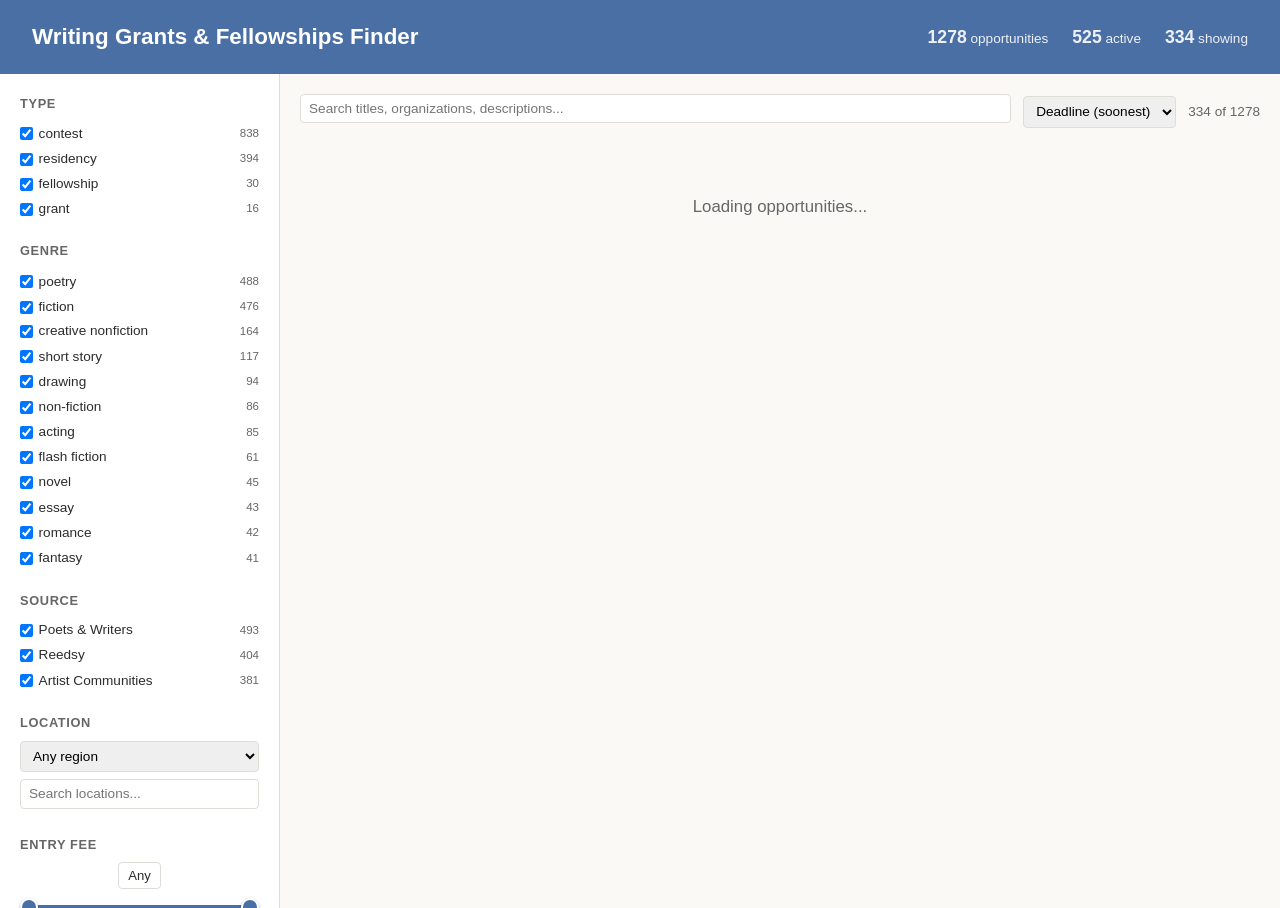
==== public/index.html @ adbde696 "Initial commit: writing grants scraper, matching engine, and web UI Scrapes 1,278 opportunities from" ====
<!DOCTYPE html>
<html lang="en">
<head>
  <meta charset="UTF-8">
  <meta name="viewport" content="width=device-width, initial-scale=1.0">
  <title>Writing Grants & Fellowships Finder</title>
  <style>
    :root {
      --bg: #faf9f6;
      --card-bg: #fff;
      --border: #e0ddd8;
      --text: #2c2c2c;
      --text-light: #666;
      --accent: #4a6fa5;
      --accent-hover: #3d5d8a;
      --green: #2d7a4f;
      --green-bg: #e8f5e9;
      --orange: #c77600;
      --orange-bg: #fff3e0;
      --purple: #6a4c93;
      --purple-bg: #f3e5f5;
      --blue-bg: #e3f2fd;
      --yellow-bg: #fffde7;
    }
    * { box-sizing: border-box; margin: 0; padding: 0; }
    body {
      font-family: -apple-system, BlinkMacSystemFont, 'Segoe UI', sans-serif;
      background: var(--bg);
      color: var(--text);
      line-height: 1.5;
    }
    header {
      background: var(--accent);
      color: #fff;
      padding: 1.25rem 2rem;
      display: flex;
      justify-content: space-between;
      align-items: center;
      flex-wrap: wrap;
      gap: 1rem;
    }
    header h1 { font-size: 1.4rem; font-weight: 600; }
    .stats {
      display: flex;
      gap: 1.5rem;
      font-size: 0.85rem;
      opacity: 0.9;
    }
    .stats strong { font-size: 1.1rem; }
    .layout {
      display: grid;
      grid-template-columns: 280px 1fr;
      gap: 0;
      min-height: calc(100vh - 66px);
    }
    .sidebar {
      background: var(--card-bg);
      border-right: 1px solid var(--border);
      padding: 1.25rem;
      overflow-y: auto;
      max-height: calc(100vh - 66px);
      position: sticky;
      top: 0;
    }
    .sidebar h2 {
      font-size: 0.8rem;
      text-transform: uppercase;
      letter-spacing: 0.05em;
      color: var(--text-light);
      margin-bottom: 0.5rem;
      margin-top: 1.25rem;
    }
    .sidebar h2:first-child { margin-top: 0; }
    .filter-group { margin-bottom: 0.25rem; }
    .filter-group label {
      display: flex;
      align-items: center;
      gap: 0.35rem;
      font-size: 0.85rem;
      padding: 0.15rem 0;
      cursor: pointer;
    }
    .filter-group label:hover { color: var(--accent); }
    .count { font-size: 0.72rem; color: var(--text-light); margin-left: auto; }
    select, input[type="text"], input[type="number"] {
      width: 100%;
      padding: 0.4rem 0.5rem;
      border: 1px solid var(--border);
      border-radius: 4px;
      font-size: 0.85rem;
      font-family: inherit;
      margin-bottom: 0.4rem;
    }
    .btn {
      display: block;
      width: 100%;
      padding: 0.6rem;
      background: var(--accent);
      color: #fff;
      border: none;
      border-radius: 6px;
      font-size: 0.85rem;
      font-family: inherit;
      cursor: pointer;
      margin-top: 1rem;
    }
    .btn:hover { background: var(--accent-hover); }
    .btn.active { background: var(--green); }
    .main { padding: 1.25rem; overflow-y: auto; }
    .toolbar {
      display: flex;
      align-items: center;
      gap: 0.75rem;
      margin-bottom: 1rem;
      flex-wrap: wrap;
    }
    .search-box {
      flex: 1;
      min-width: 200px;
      padding: 0.5rem 0.75rem;
      border: 1px solid var(--border);
      border-radius: 6px;
      font-size: 0.95rem;
      font-family: inherit;
    }
    .result-count { font-size: 0.85rem; color: var(--text-light); white-space: nowrap; }
    .sort-select { width: auto; margin-bottom: 0; }
    .cards { display: flex; flex-direction: column; gap: 0.6rem; }
    .card {
      background: var(--card-bg);
      border: 1px solid var(--border);
      border-radius: 8px;
      padding: 1rem 1.25rem;
      transition: box-shadow 0.15s;
    }
    .card:hover { box-shadow: 0 2px 8px rgba(0,0,0,0.08); }
    .card-header {
      display: flex;
      justify-content: space-between;
      align-items: flex-start;
      gap: 1rem;
      margin-bottom: 0.4rem;
    }
    .card-title { font-size: 1.02rem; font-weight: 600; }
    .card-title a { color: inherit; text-decoration: none; }
    .card-title a:hover { color: var(--accent); text-decoration: underline; }
    .card-org { font-size: 0.85rem; color: var(--text-light); margin-bottom: 0.4rem; }
    .card-meta { display: flex; flex-wrap: wrap; gap: 0.4rem; margin-bottom: 0.4rem; }
    .tag {
      display: inline-block;
      padding: 0.1rem 0.45rem;
      border-radius: 3px;
      font-size: 0.75rem;
      font-weight: 500;
    }
    .tag-type-contest { background: var(--yellow-bg); color: var(--orange); }
    .tag-type-grant { background: var(--green-bg); color: var(--green); }
    .tag-type-fellowship { background: var(--purple-bg); color: var(--purple); }
    .tag-type-residency { background: var(--blue-bg); color: #1565c0; }
    .tag-genre { background: #f5f5f5; color: #555; }
    .tag-source { background: #e8eaf6; color: #3949ab; }
    .card-details {
      display: flex;
      flex-wrap: wrap;
      gap: 0.75rem;
      font-size: 0.83rem;
      color: var(--text-light);
    }
    .card-details strong { color: var(--text); }
    .card-desc { font-size: 0.83rem; color: var(--text-light); margin-top: 0.4rem; }
    .match-score {
      background: var(--green);
      color: #fff;
      padding: 0.2rem 0.5rem;
      border-radius: 4px;
      font-size: 0.8rem;
      font-weight: 600;
      white-space: nowrap;
    }
    .match-score.medium { background: var(--orange); }
    .match-score.low { background: #999; }
    .match-notes { font-size: 0.78rem; color: var(--green); margin-top: 0.35rem; font-style: italic; }
    .expired { opacity: 0.5; }
    .profile-section {
      display: none;
      border-top: 1px solid var(--border);
      margin-top: 1rem;
      padding-top: 0.75rem;
    }
    .profile-section.open { display: block; }
    .profile-section label {
      display: block;
      font-size: 0.8rem;
      font-weight: 600;
      margin-bottom: 0.2rem;
      margin-top: 0.5rem;
    }
    .checkbox-row { display: flex; flex-wrap: wrap; gap: 0.15rem 0.6rem; }
    .checkbox-row label {
      font-weight: normal;
      display: flex;
      align-items: center;
      gap: 0.2rem;
      margin: 0;
      font-size: 0.82rem;
    }
    .hint { font-size: 0.72rem; color: var(--text-light); font-style: italic; margin-bottom: 0.2rem; }
    .no-results { text-align: center; padding: 3rem; color: var(--text-light); font-size: 1.05rem; }

    .range-wrap { margin: 0.25rem 0 0.75rem; }
    .range-label-wrap { text-align: center; margin-bottom: 0.3rem; }
    .range-label {
      font-size: 0.82rem;
      font-weight: 500;
      padding: 0.15rem 0.6rem;
      border-radius: 4px;
      border: 1px solid var(--border);
      background: var(--card-bg);
      display: inline-block;
    }
    .range-slider {
      position: relative;
      height: 28px;
    }
    .range-slider .track {
      position: absolute;
      top: 50%;
      transform: translateY(-50%);
      width: 100%;
      height: 4px;
      background: var(--border);
      border-radius: 2px;
    }
    .range-slider .fill {
      position: absolute;
      height: 100%;
      background: var(--accent);
      border-radius: 2px;
    }
    .range-slider input[type="range"] {
      position: absolute;
      width: 100%;
      top: 50%;
      transform: translateY(-50%);
      -webkit-appearance: none;
      appearance: none;
      background: none;
      pointer-events: none;
      margin: 0;
      padding: 0;
      height: 0;
      z-index: 3;
    }
    .range-slider input[type="range"]::-webkit-slider-thumb {
      -webkit-appearance: none;
      width: 18px;
      height: 18px;
      border-radius: 50%;
      background: var(--accent);
      cursor: pointer;
      pointer-events: all;
      border: 2px solid #fff;
      box-shadow: 0 1px 3px rgba(0,0,0,0.3);
    }
    .range-slider input[type="range"]::-moz-range-thumb {
      width: 18px;
      height: 18px;
      border-radius: 50%;
      background: var(--accent);
      cursor: pointer;
      pointer-events: all;
      border: 2px solid #fff;
      box-shadow: 0 1px 3px rgba(0,0,0,0.3);
    }

    @media (max-width: 768px) {
      .layout { grid-template-columns: 1fr; }
      .sidebar { position: static; max-height: none; border-right: none; border-bottom: 1px solid var(--border); }
    }
  </style>
</head>
<body>

<header>
  <h1>Writing Grants & Fellowships Finder</h1>
  <div class="stats">
    <span><strong id="total-count">-</strong> opportunities</span>
    <span><strong id="active-count">-</strong> active</span>
    <span><strong id="showing-count">-</strong> showing</span>
  </div>
</header>

<div class="layout">
  <aside class="sidebar">
    <h2>Type</h2>
    <div class="filter-group" id="type-filters"></div>

    <h2>Genre</h2>
    <div class="filter-group" id="genre-filters"></div>

    <h2>Source</h2>
    <div class="filter-group" id="source-filters"></div>

    <h2>Location</h2>
    <select id="region-filter">
      <option value="any">Any region</option>
      <option value="us">United States</option>
      <option value="intl">International</option>
    </select>
    <input type="text" id="location-search" placeholder="Search locations...">

    <h2>Entry Fee</h2>
    <div class="range-wrap">
      <div class="range-label-wrap"><span class="range-label" id="fee-label">Any</span></div>
      <div class="range-slider">
        <div class="track"><div class="fill" id="fee-fill"></div></div>
        <input type="range" min="0" max="8" value="0" id="fee-min">
        <input type="range" min="0" max="8" value="8" id="fee-max">
      </div>
    </div>

    <h2>Award Amount</h2>
    <div class="range-wrap">
      <div class="range-label-wrap"><span class="range-label" id="amount-label">Any</span></div>
      <div class="range-slider">
        <div class="track"><div class="fill" id="amount-fill"></div></div>
        <input type="range" min="0" max="10" value="0" id="amount-min">
        <input type="range" min="0" max="10" value="10" id="amount-max">
      </div>
    </div>

    <h2>Status</h2>
    <div class="filter-group">
      <label><input type="checkbox" id="hide-expired" checked> Hide expired</label>
    </div>

    <button class="btn" id="profile-toggle">My Profile &amp; Matching</button>

    <div class="profile-section" id="profile-section">
      <label>Your genres</label>
      <div class="checkbox-row" id="profile-genres">
        <label><input type="checkbox" value="fiction"> Fiction</label>
        <label><input type="checkbox" value="short story"> Short Story</label>
        <label><input type="checkbox" value="novel"> Novel</label>
        <label><input type="checkbox" value="poetry"> Poetry</label>
        <label><input type="checkbox" value="creative nonfiction"> Creative NF</label>
        <label><input type="checkbox" value="memoir"> Memoir</label>
        <label><input type="checkbox" value="essay"> Essay</label>
        <label><input type="checkbox" value="flash fiction"> Flash Fiction</label>
      </div>

      <label>Career stage</label>
      <select id="profile-stage">
        <option value="">--</option>
        <option value="emerging">Emerging / early-career</option>
        <option value="mid-career">Mid-career</option>
        <option value="established">Established</option>
      </select>

      <label>Publication history</label>
      <select id="profile-pub">
        <option value="">--</option>
        <option value="unpublished">Unpublished</option>
        <option value="published_magazines">Published in magazines</option>
        <option value="published_one_book">Published one book</option>
        <option value="published_multiple">Multiple books</option>
      </select>

      <label>Demographics (optional)</label>
      <p class="hint">Helps match grants for specific groups</p>
      <div class="checkbox-row" id="profile-demo">
        <label><input type="checkbox" value="women"> Woman</label>
        <label><input type="checkbox" value="BIPOC"> BIPOC</label>
        <label><input type="checkbox" value="LGBTQ"> LGBTQ+</label>
        <label><input type="checkbox" value="immigrant"> Immigrant</label>
      </div>

      <label>US citizen?</label>
      <select id="profile-citizen">
        <option value="true">Yes</option>
        <option value="false">No</option>
      </select>

      <button class="btn active" id="apply-profile">Score &amp; Rank Matches</button>
    </div>
  </aside>

  <main class="main">
    <div class="toolbar">
      <input type="text" class="search-box" id="search" placeholder="Search titles, organizations, descriptions...">
      <select class="sort-select" id="sort-by">
        <option value="deadline">Deadline (soonest)</option>
        <option value="amount-desc">Highest award</option>
        <option value="fee-asc">Lowest fee</option>
        <option value="title">A-Z</option>
        <option value="score">Best match</option>
      </select>
      <span class="result-count" id="result-count"></span>
    </div>
    <div class="cards" id="cards">
      <div class="no-results">Loading opportunities...</div>
    </div>
  </main>
</div>

<script>
let ALL = [];
let scored = {};
let profileOn = false;

const SRC = {pw:'Poets & Writers',reedsy:'Reedsy',aca:'Artist Communities',ffw:'FundsForWriters'};

const ALIASES = {
  literature:new Set(['fiction','creative nonfiction','poetry','novel','short story','essay','memoir']),
  'literary arts':new Set(['fiction','creative nonfiction','poetry','novel','short story','essay','memoir']),
  writing:new Set(['fiction','creative nonfiction','poetry','novel','short story','essay','memoir']),
  fiction:new Set(['fiction','novel','short story']),
  'creative nonfiction':new Set(['creative nonfiction','essay','memoir','non-fiction']),
  'non-fiction':new Set(['creative nonfiction','essay','memoir','non-fiction']),
};

const FEE_STEPS = [0, 5, 10, 15, 20, 25, 35, 50];
const AWARD_STEPS = [0, 100, 500, 1000, 2500, 5000, 10000, 25000, 50000, 100000];

function fmtMoney(v){
  if(v>=1000) return '$'+(v%1000===0?(v/1000)+'K':(v/1000).toFixed(1)+'K');
  return '$'+v;
}

function initSliders(){
  setupSlider('fee',FEE_STEPS);
  setupSlider('amount',AWARD_STEPS);
}

function setupSlider(prefix,steps){
  const minEl=document.getElementById(prefix+'-min');
  const maxEl=document.getElementById(prefix+'-max');
  const fillEl=document.getElementById(prefix+'-fill');
  const labelEl=document.getElementById(prefix+'-label');
  const maxIdx=+minEl.getAttribute('max');

  function update(){
    let lo=+minEl.value, hi=+maxEl.value;
    if(lo>hi){const t=lo;lo=hi;hi=t;minEl.value=lo;maxEl.value=hi;}

    const loPct=(lo/maxIdx)*100, hiPct=(hi/maxIdx)*100;
    fillEl.style.left=loPct+'%';
    fillEl.style.width=(hiPct-loPct)+'%';

    minEl.style.zIndex = lo >= maxIdx-1 ? 5 : 3;

    const loVal=steps[lo]??0;
    const isHiMax=hi>=steps.length;
    const hiVal=isHiMax?null:steps[hi];

    let label;
    if(lo===0&&isHiMax) label='Any';
    else if(prefix==='fee'&&lo===0&&hi===0) label='Free only';
    else if(lo===hi) label=fmtMoney(loVal);
    else if(isHiMax) label=fmtMoney(loVal)+'+';
    else if(lo===0) label=fmtMoney(loVal)+' – '+fmtMoney(hiVal);
    else label=fmtMoney(loVal)+' – '+fmtMoney(hiVal);
    labelEl.textContent=label;

    render();
  }

  minEl.addEventListener('input',()=>{
    if(+minEl.value>+maxEl.value) minEl.value=maxEl.value;
    update();
  });
  maxEl.addEventListener('input',()=>{
    if(+maxEl.value<+minEl.value) maxEl.value=minEl.value;
    update();
  });
  update();
}

fetch('data.json').then(r=>r.json()).then(data=>{
  ALL=data;
  document.getElementById('total-count').textContent=ALL.length;
  document.getElementById('active-count').textContent=ALL.filter(d=>!d.deadline_expired).length;
  buildFilters();
  initSliders();
  bindEvents();
  render();
});

function buildFilters(){
  const types={},genres={},sources={};
  ALL.forEach(d=>{
    const t=d.opportunity_type||'unknown'; types[t]=(types[t]||0)+1;
    sources[d.source]=(sources[d.source]||0)+1;
    if(d.writing_types) d.writing_types.split(/[,;/]|\band\b/).forEach(g=>{
      g=g.trim().toLowerCase(); if(g.length>1) genres[g]=(genres[g]||0)+1;
    });
  });
  mkCB('type-filters',types,'type');
  const topGenres=Object.entries(genres).sort((a,b)=>b[1]-a[1]).slice(0,12);
  mkCB('genre-filters',Object.fromEntries(topGenres),'genre');
  mkCB('source-filters',sources,'source',SRC);
}

function mkCB(id,counts,prefix,labels){
  document.getElementById(id).innerHTML=Object.entries(counts)
    .sort((a,b)=>b[1]-a[1])
    .map(([v,c])=>`<label><input type="checkbox" data-f="${prefix}" value="${v}" checked>${labels?.[v]||v}<span class="count">${c}</span></label>`).join('');
}

function bindEvents(){
  document.getElementById('search').addEventListener('input',debounce(render,200));
  document.getElementById('sort-by').addEventListener('change',render);
  document.getElementById('hide-expired').addEventListener('change',render);
  document.getElementById('region-filter').addEventListener('change',render);
  document.getElementById('location-search').addEventListener('input',debounce(render,200));
  document.addEventListener('change',e=>{if(e.target.dataset.f)render();});

  document.getElementById('profile-toggle').addEventListener('click',()=>{
    const s=document.getElementById('profile-section');
    s.classList.toggle('open');
    document.getElementById('profile-toggle').textContent=s.classList.contains('open')?'Hide Profile':'My Profile & Matching';
  });

  document.getElementById('apply-profile').addEventListener('click',()=>{
    profileOn=true;
    scoreAll();
    document.getElementById('sort-by').value='score';
    render();
  });
}

function getProfile(){
  return {
    genres:[...document.querySelectorAll('#profile-genres input:checked')].map(e=>e.value),
    stage:document.getElementById('profile-stage').value,
    pub:document.getElementById('profile-pub').value,
    demo:[...document.querySelectorAll('#profile-demo input:checked')].map(e=>e.value),
    us:document.getElementById('profile-citizen').value==='true',
  };
}

function scoreAll(){
  const p=getProfile();
  scored={};
  ALL.forEach(d=>{scored[d.id]=scoreOne(d,p);});
}

function scoreOne(d,p){
  let s=0; const n=[];
  const txt=`${d.description||''} ${d.eligibility_notes||''}`.toLowerCase();

  const og=pl(d.writing_types), pg=p.genres;
  if(!og.length){s+=15;}
  else if(pg.length&&overlap(og,pg)){s+=30;n.push('Genre match');}
  else if(pg.length){
    if(['writer','writing','literary','fiction','poet','author'].some(k=>(d.description||'').toLowerCase().includes(k))){s+=10;n.push('Writing-adjacent');}
  } else s+=15;

  if(p.stage){
    if(txt.includes(p.stage)){s+=20;n.push(`For ${p.stage} writers`);}
    else if(!['emerging','early-career','established','mid-career','debut'].some(k=>txt.includes(k)))s+=10;
    else s+=5;
  } else s+=10;

  if(p.pub==='unpublished'&&txt.includes('unpublished')){s+=15;n.push('Welcomes unpublished');}
  else if(txt.includes('published')&&p.pub?.includes('published'))s+=15;
  else if(!['published','unpublished','first book'].some(k=>txt.includes(k)))s+=10;
  else s+=5;

  const geo=`${d.geography||''} ${txt}`.toLowerCase();
  if(geo.includes('international')||geo.includes('worldwide')){s+=15;n.push('Open internationally');}
  else if((geo.includes('u.s.')||geo.includes('united states'))&&p.us)s+=15;
  else if(!geo.includes('resident')&&!geo.includes('citizen'))s+=10;
  else s+=5;

  if(p.demo.length&&p.demo.some(x=>txt.includes(x.toLowerCase()))){s+=15;n.push('Supports your background');}
  else s+=5;

  const amt=d.award_amount_numeric;
  if(amt!=null&&amt>=5000){s+=10;n.push(`$${amt.toLocaleString()} award`);}
  else if(amt!=null&&amt>=1000)s+=8; else if(amt!=null&&amt>0)s+=5; else s+=3;

  const fee=d.entry_fee_numeric;
  if(fee!=null&&fee===0){s+=10;n.push('Free');}
  else if(fee!=null&&fee<=10)s+=7; else if(fee!=null&&fee<=20)s+=4; else s+=2;

  if(d.deadline_date){
    const days=Math.floor((new Date(d.deadline_date)-new Date())/864e5);
    if(days>60)s+=10;
    else if(days>30)s+=7;
    else if(days>14){s+=5;n.push(`${days}d left`);}
    else if(days>0){s+=3;n.push(`${days}d — urgent`);}
  } else s+=5;

  return {s,n};
}

function pl(v){
  if(!v)return[];
  return v.split(/[,;/]|\band\b/).map(s=>s.trim().toLowerCase()).filter(s=>s.length>1);
}

function overlap(a,b){
  const sa=new Set(a),sb=new Set(b);
  for(const x of sa)if(sb.has(x))return true;
  for(const x of sa)for(const y of sb)if(x.includes(y)||y.includes(x))return true;
  const ea=new Set(a),eb=new Set(b);
  a.forEach(x=>{if(ALIASES[x])ALIASES[x].forEach(v=>ea.add(v));});
  b.forEach(x=>{if(ALIASES[x])ALIASES[x].forEach(v=>eb.add(v));});
  for(const x of ea)if(eb.has(x))return true;
  return false;
}

function render(){
  const q=document.getElementById('search').value.toLowerCase();
  const hideExp=document.getElementById('hide-expired').checked;
  const sort=document.getElementById('sort-by').value;
  const ck=p=>{const s=new Set();document.querySelectorAll(`[data-f="${p}"]:checked`).forEach(e=>s.add(e.value));return s;};
  const types=ck('type'),genres=ck('genre'),srcs=ck('source');

  const feeLoIdx=+document.getElementById('fee-min').value;
  const feeHiIdx=+document.getElementById('fee-max').value;
  const amtLoIdx=+document.getElementById('amount-min').value;
  const amtHiIdx=+document.getElementById('amount-max').value;
  const feeLo=FEE_STEPS[feeLoIdx]??0;
  const feeHi=feeHiIdx>=FEE_STEPS.length?null:(FEE_STEPS[feeHiIdx]??null);
  const amtLo=AWARD_STEPS[amtLoIdx]??0;
  const amtHi=amtHiIdx>=AWARD_STEPS.length?null:(AWARD_STEPS[amtHiIdx]??null);
  const feeActive=feeLoIdx>0||feeHiIdx<FEE_STEPS.length;
  const amtActive=amtLoIdx>0||amtHiIdx<AWARD_STEPS.length;

  const region=document.getElementById('region-filter').value;
  const locQ=document.getElementById('location-search').value.toLowerCase().trim();

  let f=ALL.filter(d=>{
    if(hideExp&&d.deadline_expired)return false;
    if(!types.has(d.opportunity_type||'unknown'))return false;
    if(!srcs.has(d.source))return false;
    if(genres.size){const og=pl(d.writing_types);if(og.length&&!og.some(g=>genres.has(g)))return false;}

    if(feeActive){
      const fee=d.entry_fee_numeric;
      if(fee==null)return false;
      if(fee<feeLo)return false;
      if(feeHi!=null&&fee>feeHi)return false;
    }
    if(amtActive){
      const amt=d.award_amount_numeric;
      if(amt==null){if(amtHi!=null)return false;}
      else{if(amt<amtLo)return false;if(amtHi!=null&&amt>amtHi)return false;}
    }

    if(region!=='any'){
      const geo=(d.geography||'').toLowerCase();
      if(geo){
        if(region==='us'&&!geo.includes('united states'))return false;
        if(region==='intl'&&geo.includes('united states'))return false;
      }
    }
    if(locQ){
      const geo=(d.geography||'').toLowerCase();
      if(!geo.includes(locQ))return false;
    }

    if(q){const h=`${d.title} ${d.organization} ${d.description} ${d.writing_types}`.toLowerCase();if(!h.includes(q))return false;}
    return true;
  });

  f.sort((a,b)=>{
    if(sort==='score'&&profileOn)return(scored[b.id]?.s||0)-(scored[a.id]?.s||0);
    if(sort==='deadline'){const da=a.deadline_date||'9999',db=b.deadline_date||'9999';return da<db?-1:da>db?1:0;}
    if(sort==='amount-desc')return(b.award_amount_numeric??0)-(a.award_amount_numeric??0);
    if(sort==='fee-asc')return(a.entry_fee_numeric??999)-(b.entry_fee_numeric??999);
    if(sort==='title')return(a.title||'').localeCompare(b.title||'');
    return 0;
  });

  document.getElementById('showing-count').textContent=f.length;
  document.getElementById('result-count').textContent=`${f.length} of ${ALL.length}`;

  const el=document.getElementById('cards');
  if(!f.length){el.innerHTML='<div class="no-results">No opportunities match your filters</div>';return;}

  const N=50;
  el.innerHTML=f.slice(0,N).map(card).join('');
  if(f.length>N){
    const btn=document.createElement('button');
    btn.className='btn';btn.style.maxWidth='300px';btn.style.margin='1rem auto';
    btn.textContent=`Show all ${f.length} results`;
    btn.onclick=()=>{el.innerHTML=f.map(card).join('');};
    el.appendChild(btn);
  }
}

function card(d){
  const tc=`tag-type-${d.opportunity_type||'contest'}`;
  const exp=d.deadline_expired?' expired':'';
  const sc=profileOn&&scored[d.id];
  const sv=sc?.s||0;
  const scCls=sv>=90?'':sv>=60?'medium':'low';
  const gs=pl(d.writing_types).slice(0,4);
  let det=[];
  if(d.award_amount&&d.award_amount!=='0'&&d.award_amount!=='$0')
    det.push(`<strong>${esc(String(d.award_amount))}</strong> award`);
  if(d.entry_fee!=null&&d.entry_fee!=='')
    det.push(d.entry_fee_numeric!=null&&d.entry_fee_numeric===0?'Free':d.entry_fee_numeric!=null?`$${d.entry_fee_numeric} fee`:esc(String(d.entry_fee)));
  if(d.deadline)det.push(`Deadline: ${esc(String(d.deadline))}${d.deadline_expired?' (expired)':''}`);
  if(d.geography)det.push(esc(String(d.geography)));

  return `<div class="card${exp}">
    <div class="card-header"><div>
      <div class="card-title">${d.url?`<a href="${esc(String(d.url))}" target="_blank" rel="noopener">${esc(d.title)}</a>`:esc(d.title)}</div>
      ${d.organization?`<div class="card-org">${esc(d.organization)}</div>`:''}
    </div>${sc?`<span class="match-score ${scCls}">${sv} pts</span>`:''}</div>
    <div class="card-meta">
      <span class="tag ${tc}">${d.opportunity_type||'unknown'}</span>
      ${gs.map(g=>`<span class="tag tag-genre">${g}</span>`).join('')}
      <span class="tag tag-source">${SRC[d.source]||d.source}</span>
    </div>
    <div class="card-details">${det.join(' &middot; ')}</div>
    ${d.description?`<div class="card-desc">${esc(trunc(String(d.description),200))}</div>`:''}
    ${sc?.n.length?`<div class="match-notes">${sc.n.join(' &middot; ')}</div>`:''}
  </div>`;
}

function esc(s){if(!s)return'';const d=document.createElement('div');d.textContent=s;return d.innerHTML;}
function trunc(s,l){return(!s||s.length<=l)?s:s.slice(0,l)+'...';}
function debounce(fn,ms){let t;return(...a)=>{clearTimeout(t);t=setTimeout(()=>fn(...a),ms);};}
</script>
</body>
</html>
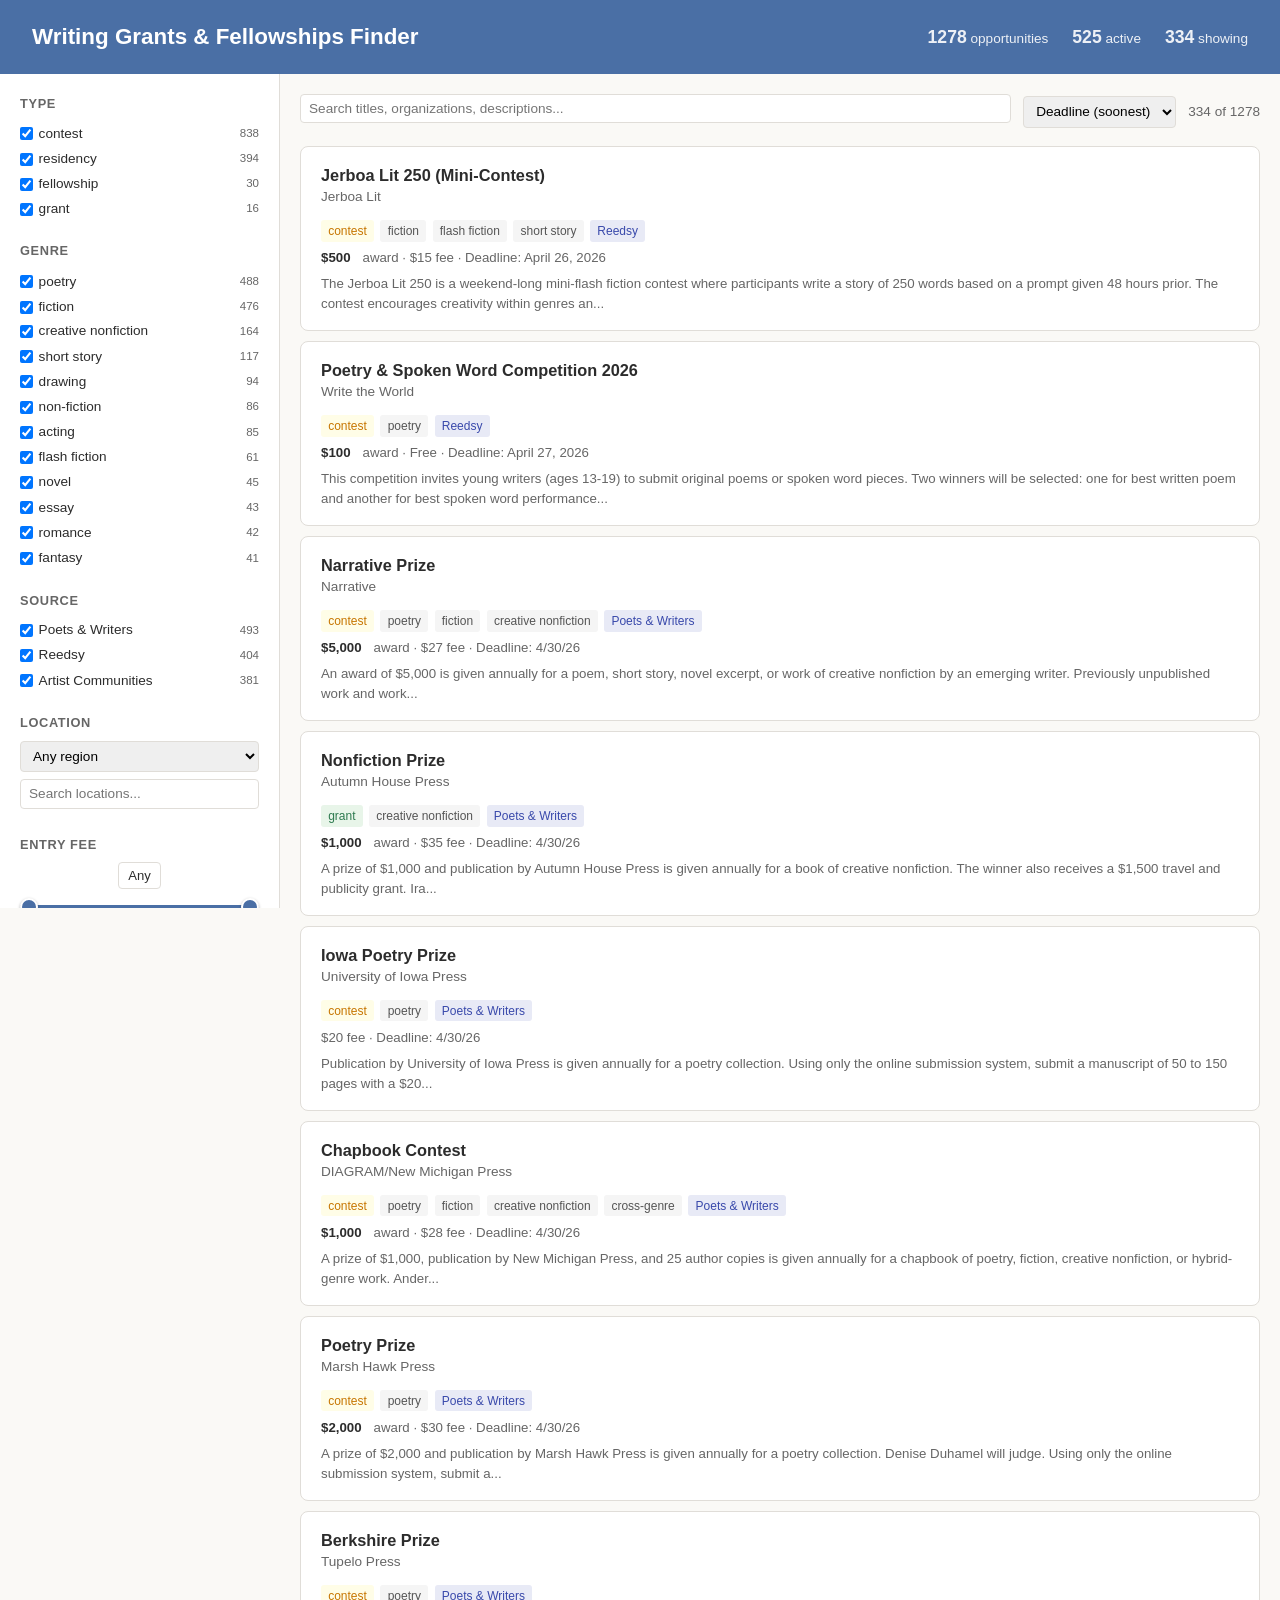
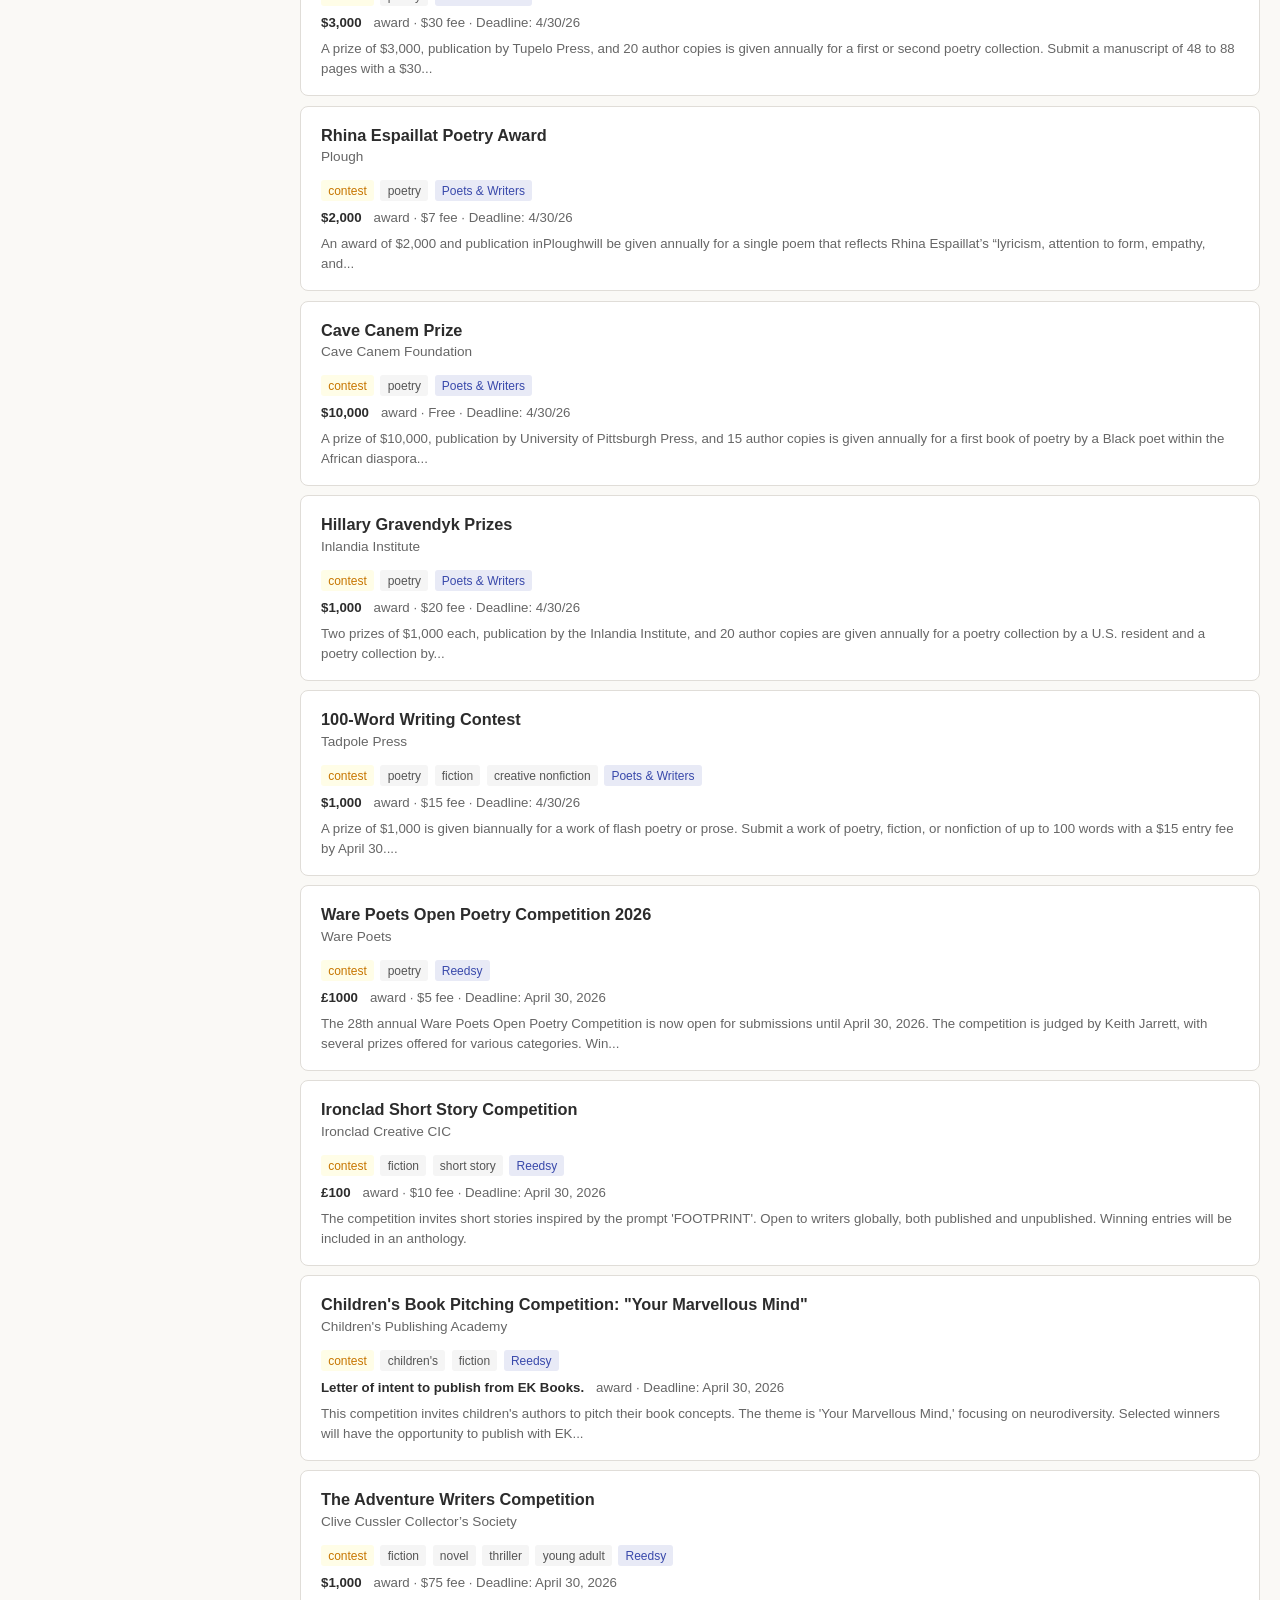
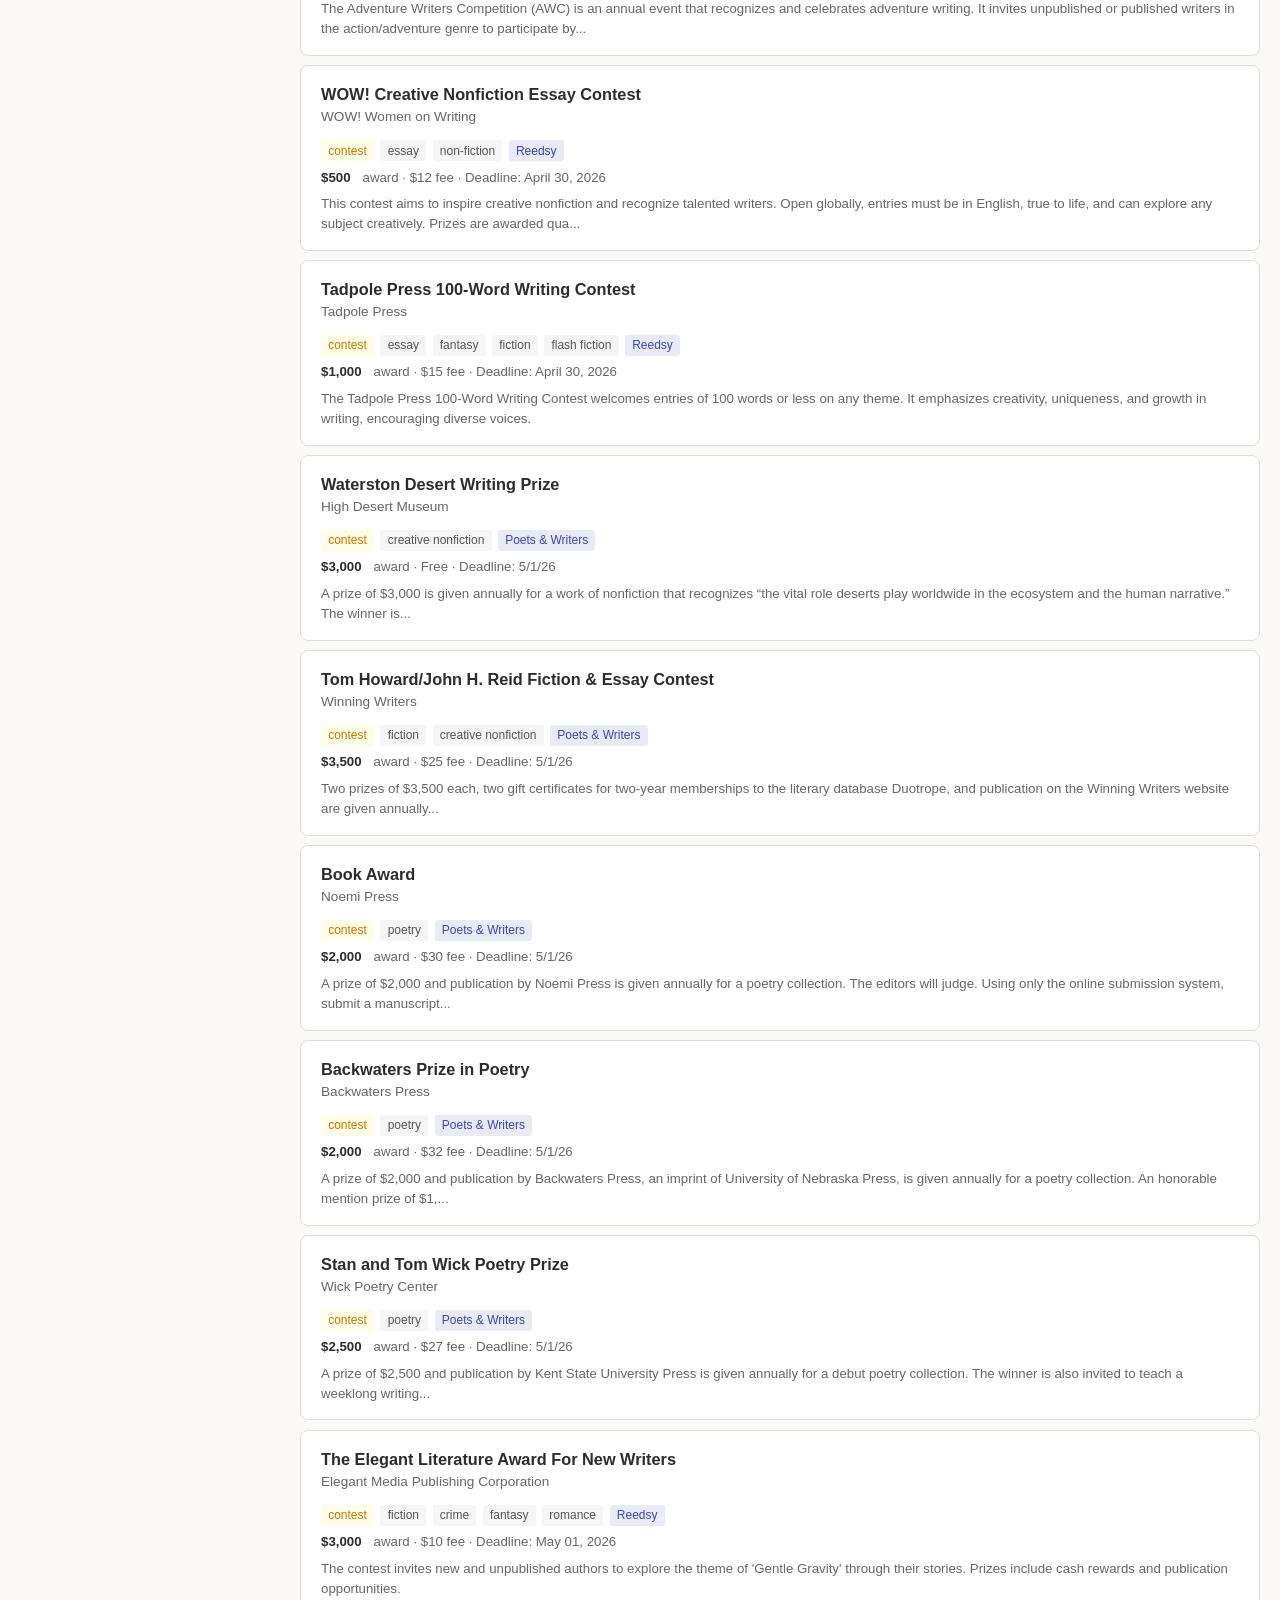
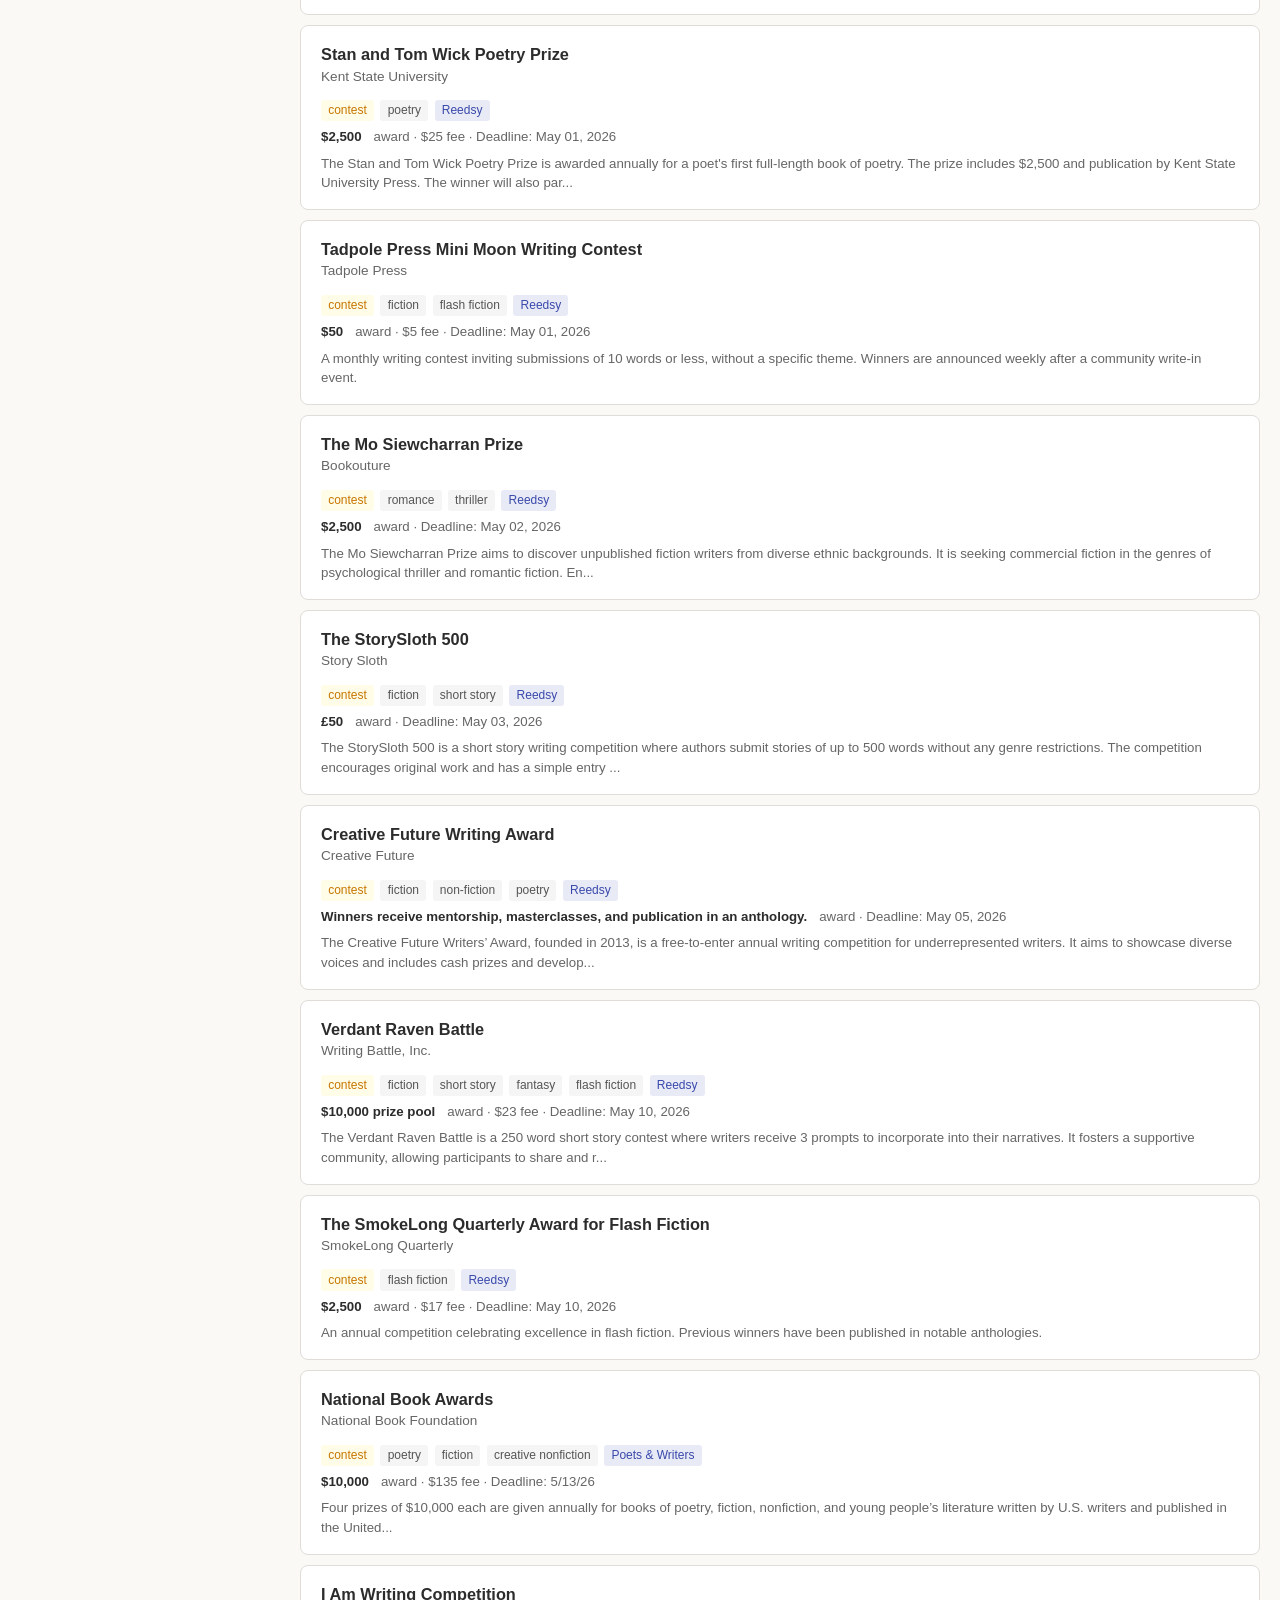
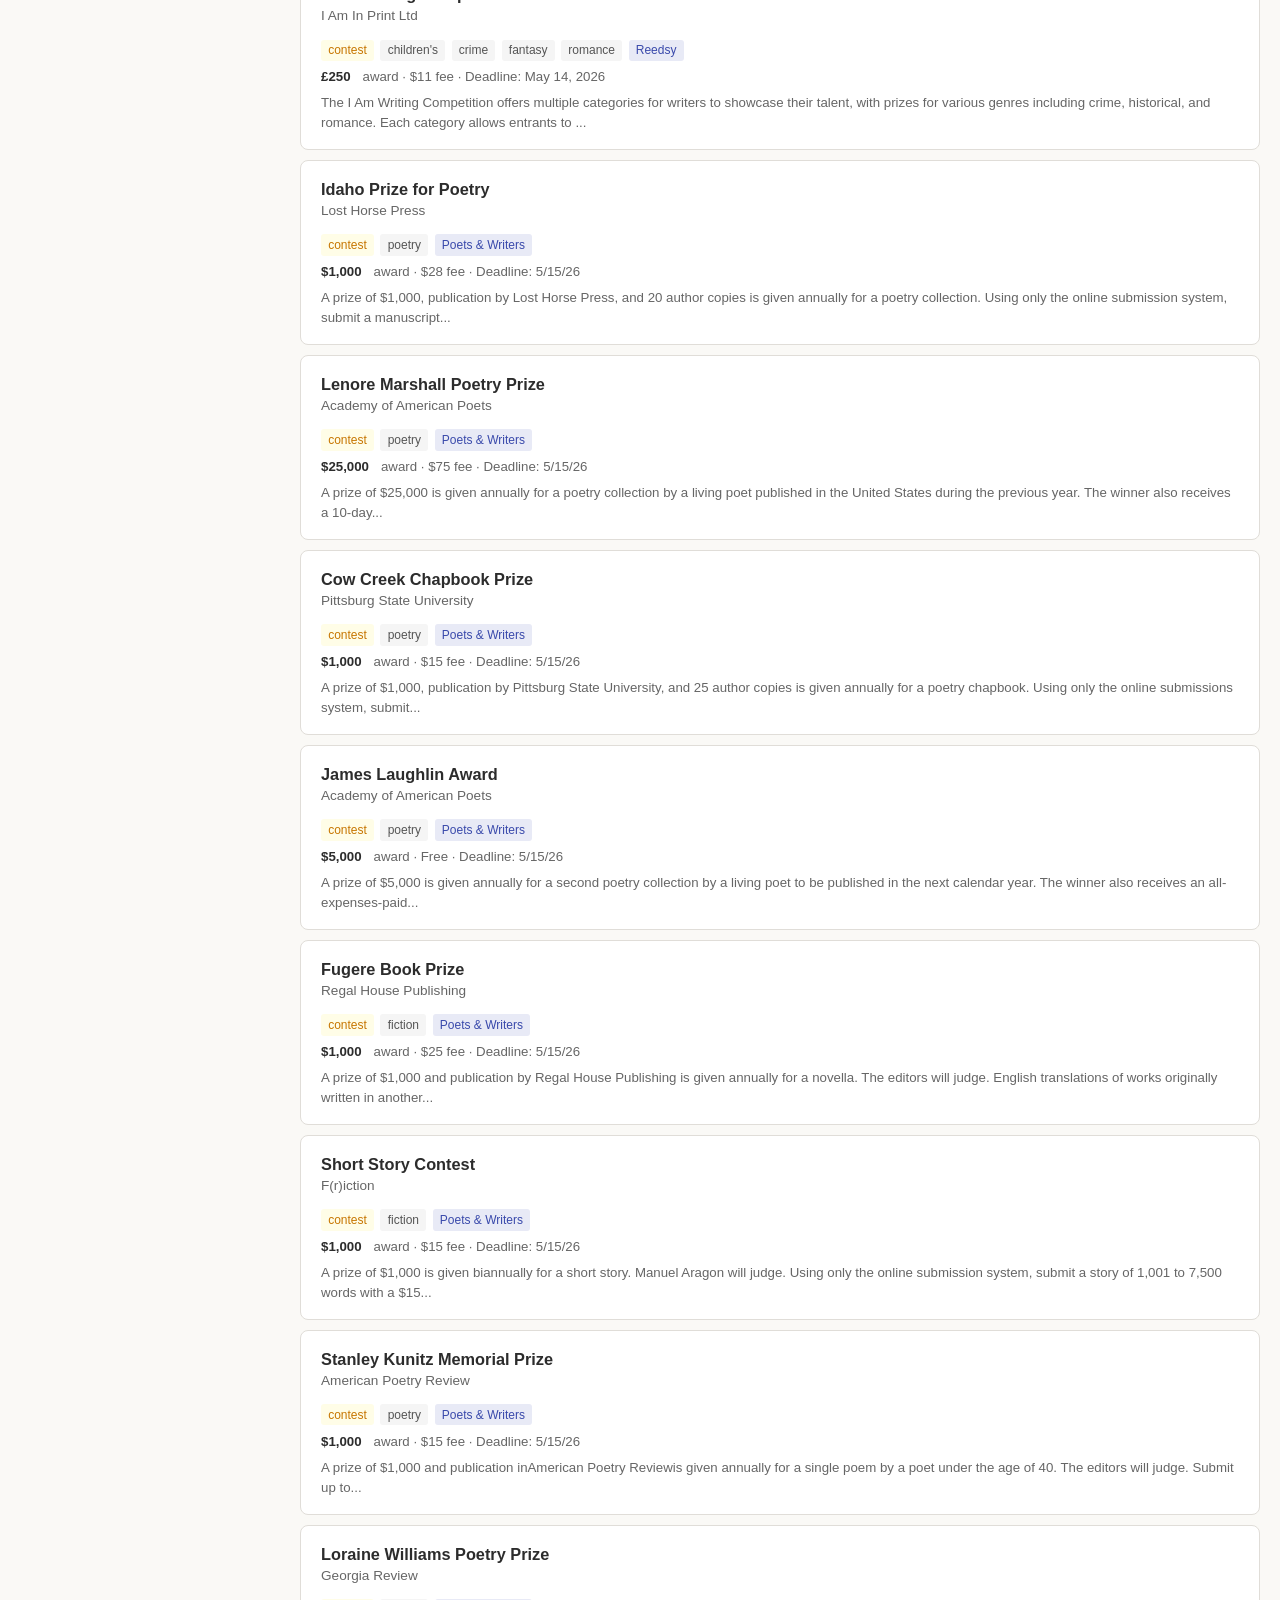
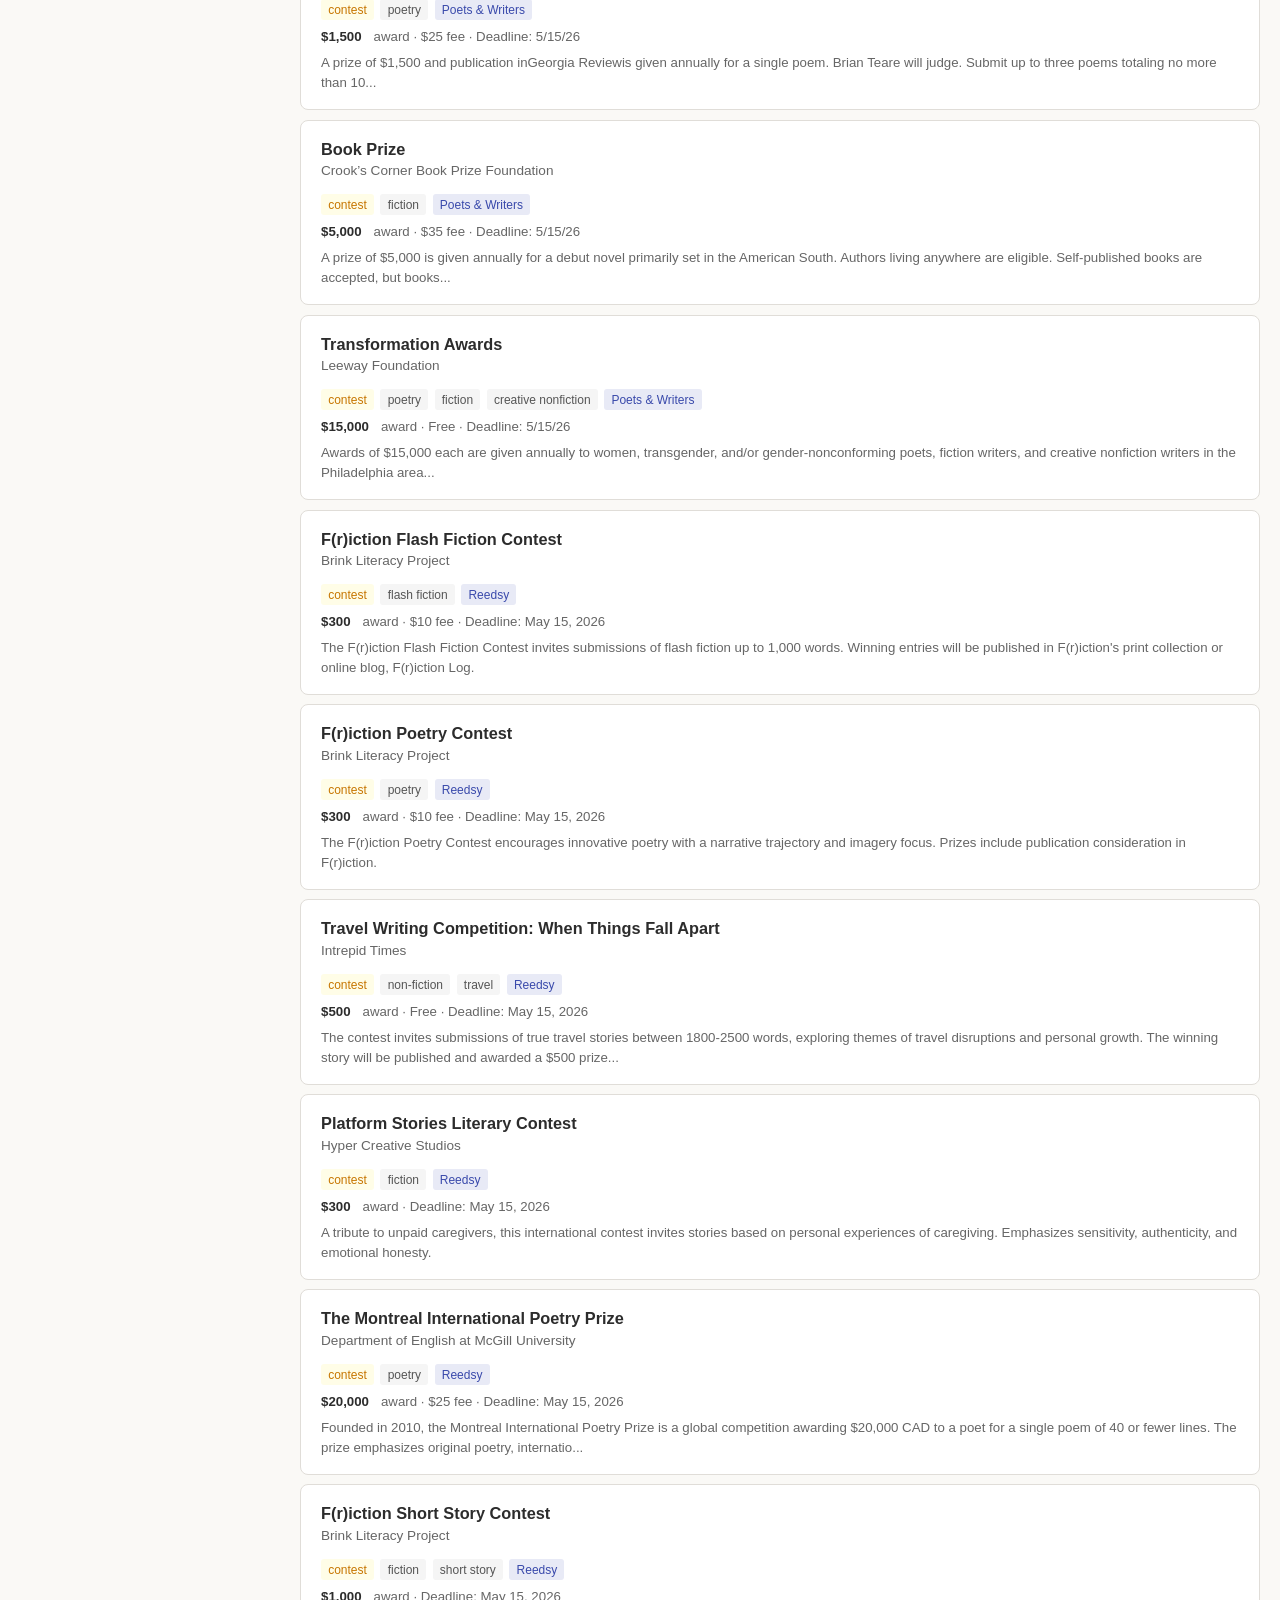
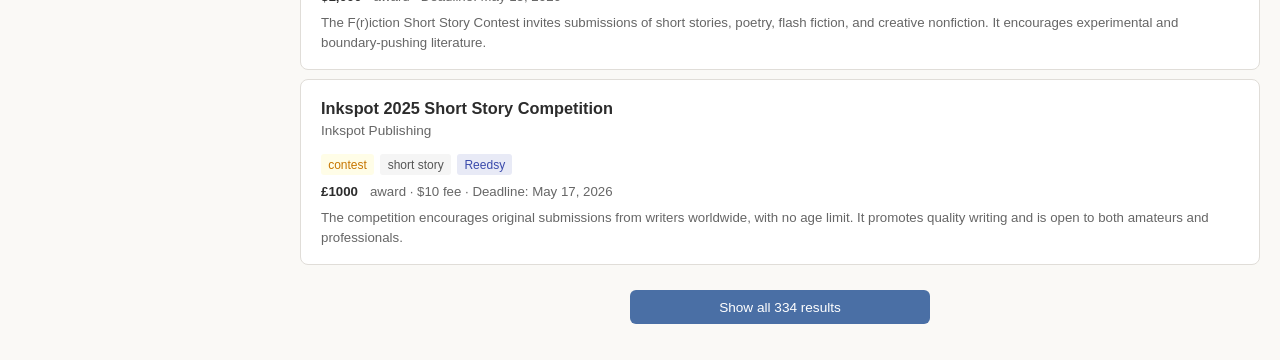
==== commit 0b85e102: "Fix broken filters, add range sliders and location filter - Replace NaN values in data.json with nul" ====
--- a/public/index.html
+++ b/public/index.html
@@ -719,7 +719,7 @@
     </div>
     <div class="card-details">${det.join(' &middot; ')}</div>
     ${d.description?`<div class="card-desc">${esc(trunc(String(d.description),200))}</div>`:''}
-    ${sc?.n.length?`<div class="match-notes">${sc.n.join(' &middot; ')}</div>`:''}
+    ${sc?.n?.length?`<div class="match-notes">${sc.n.join(' &middot; ')}</div>`:''}
   </div>`;
 }
 
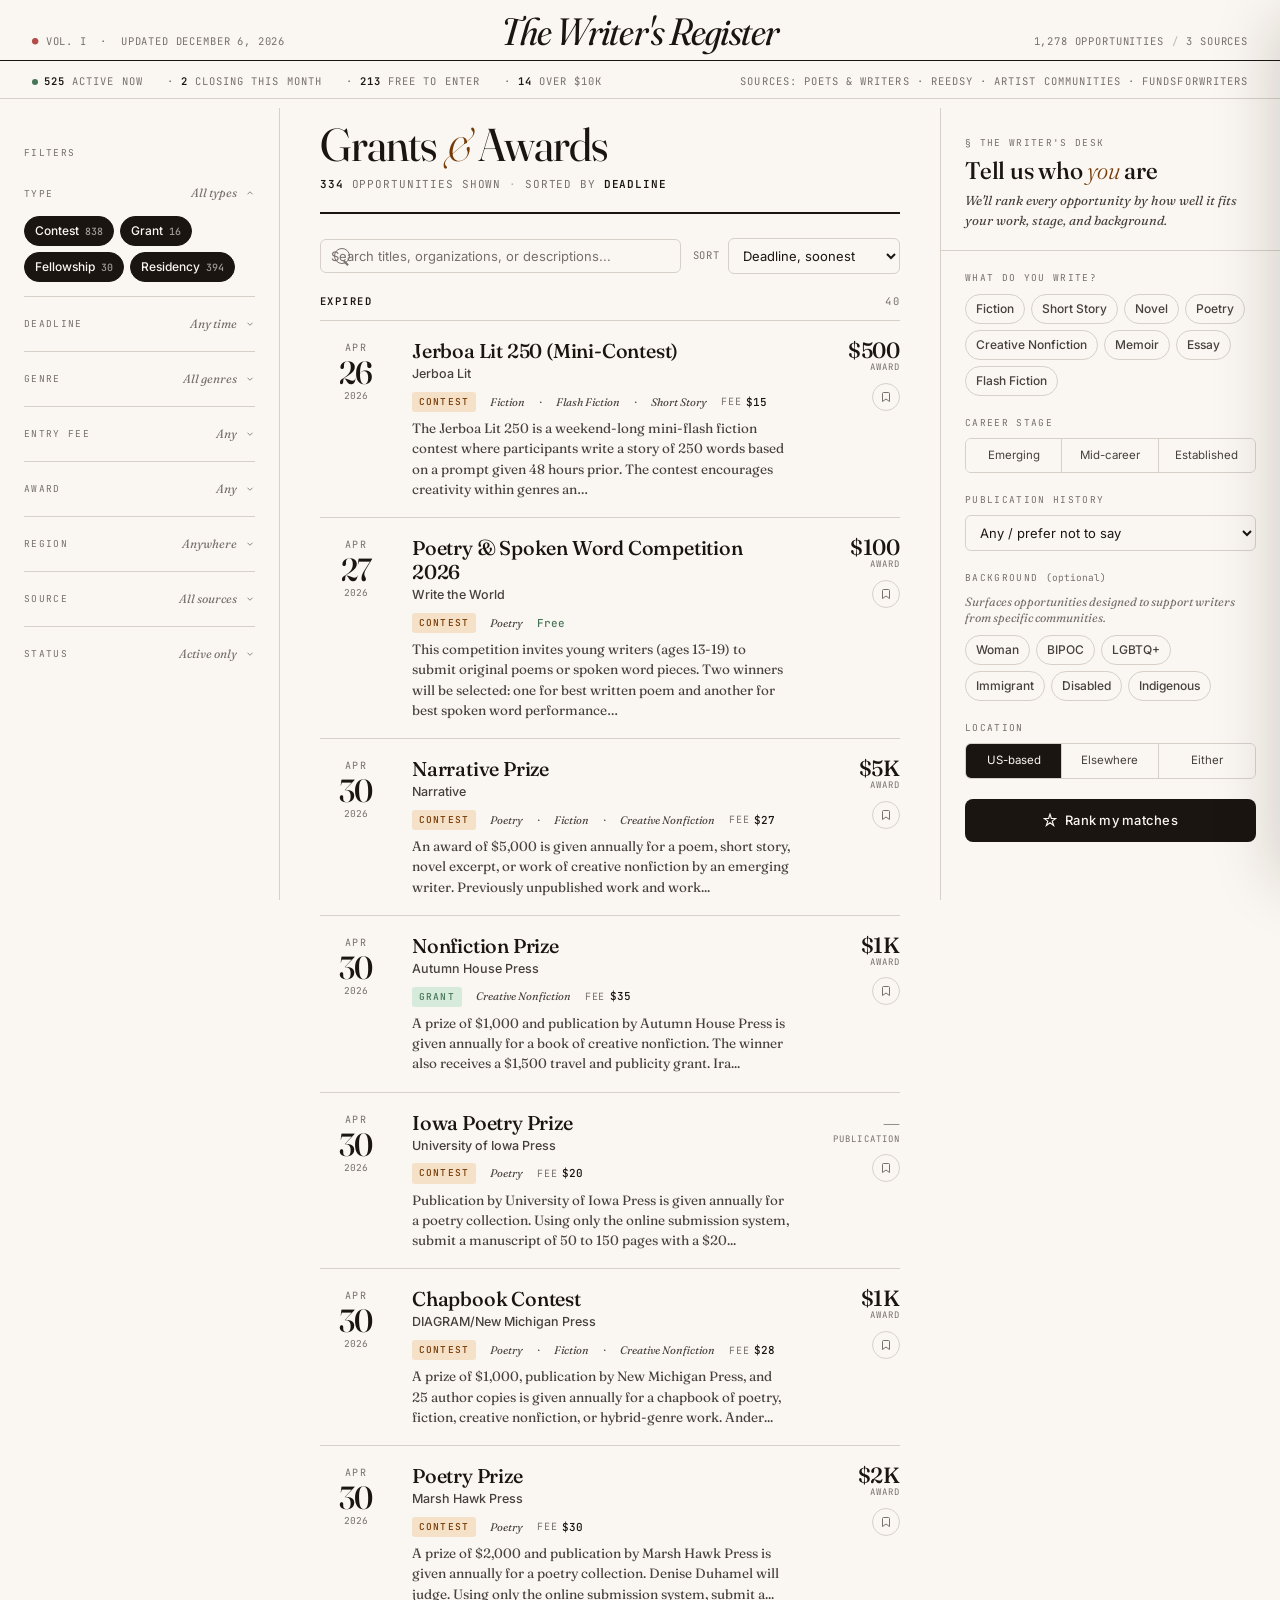
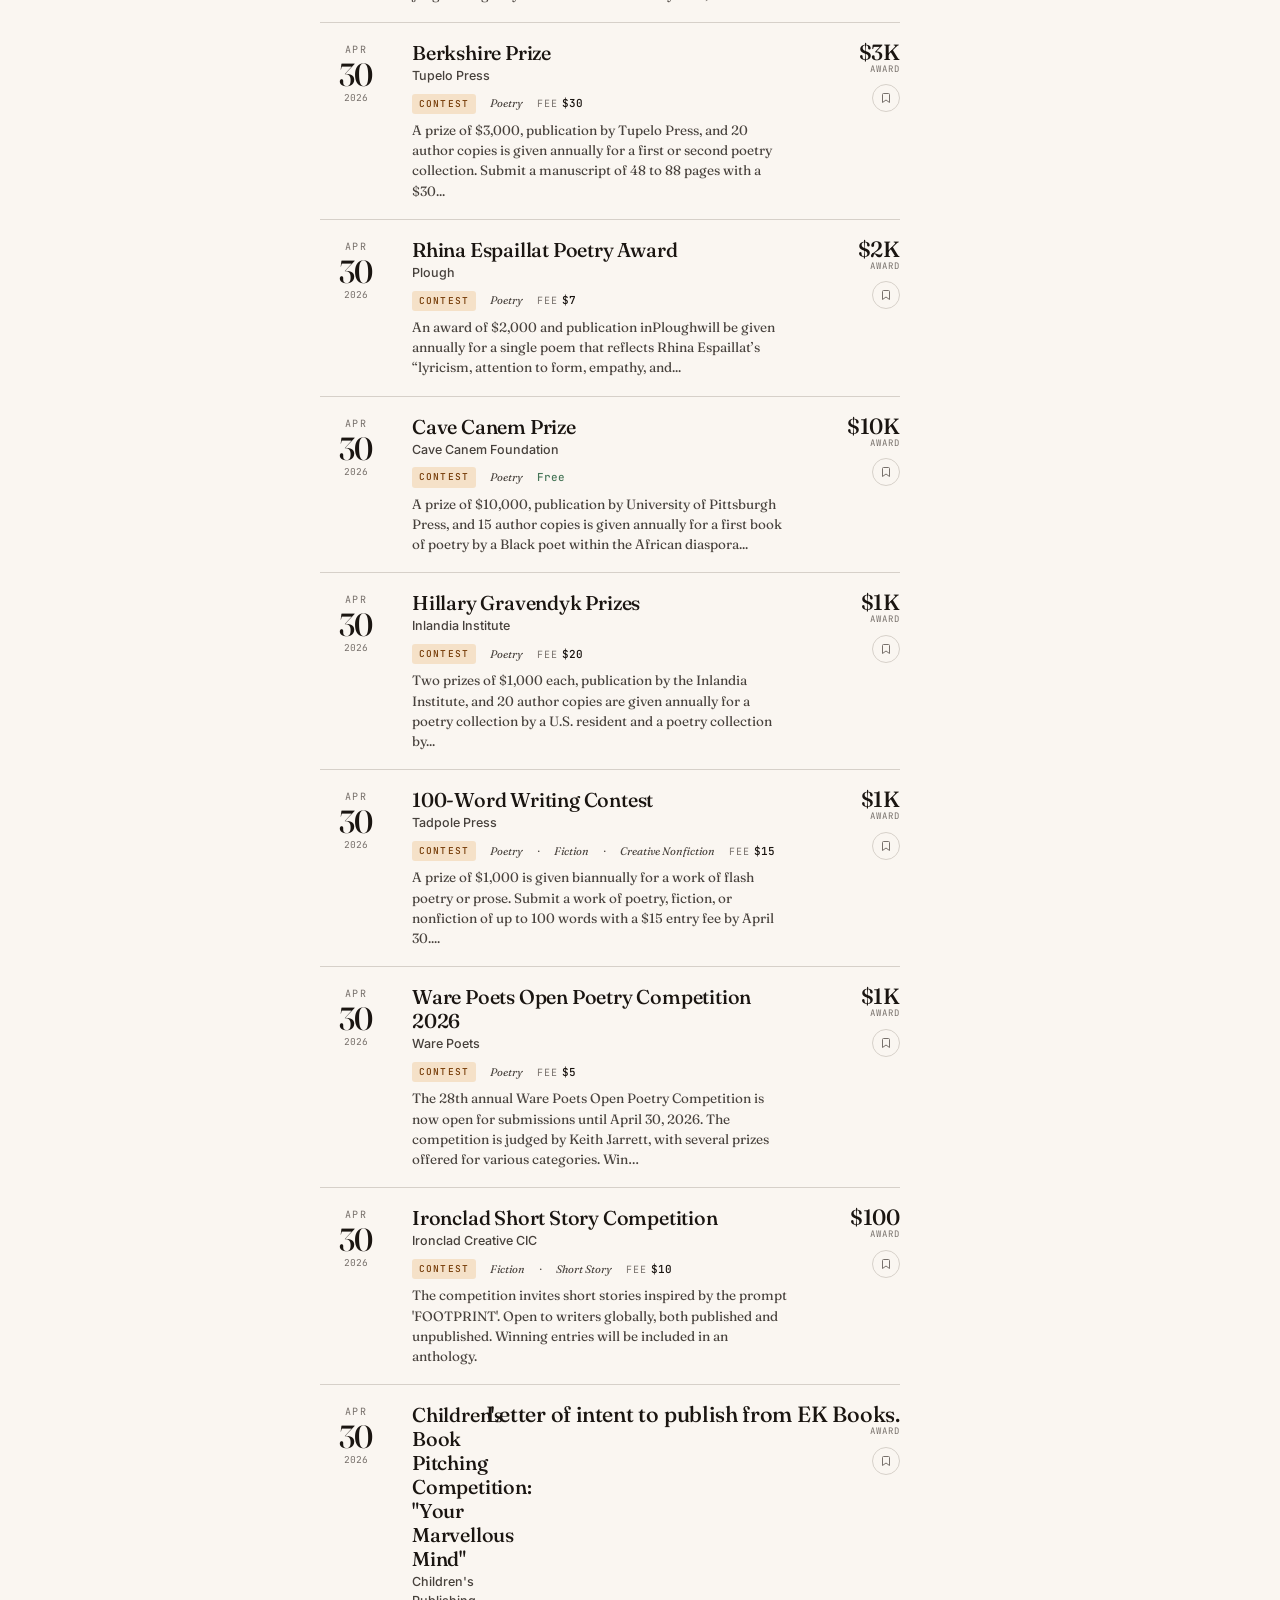
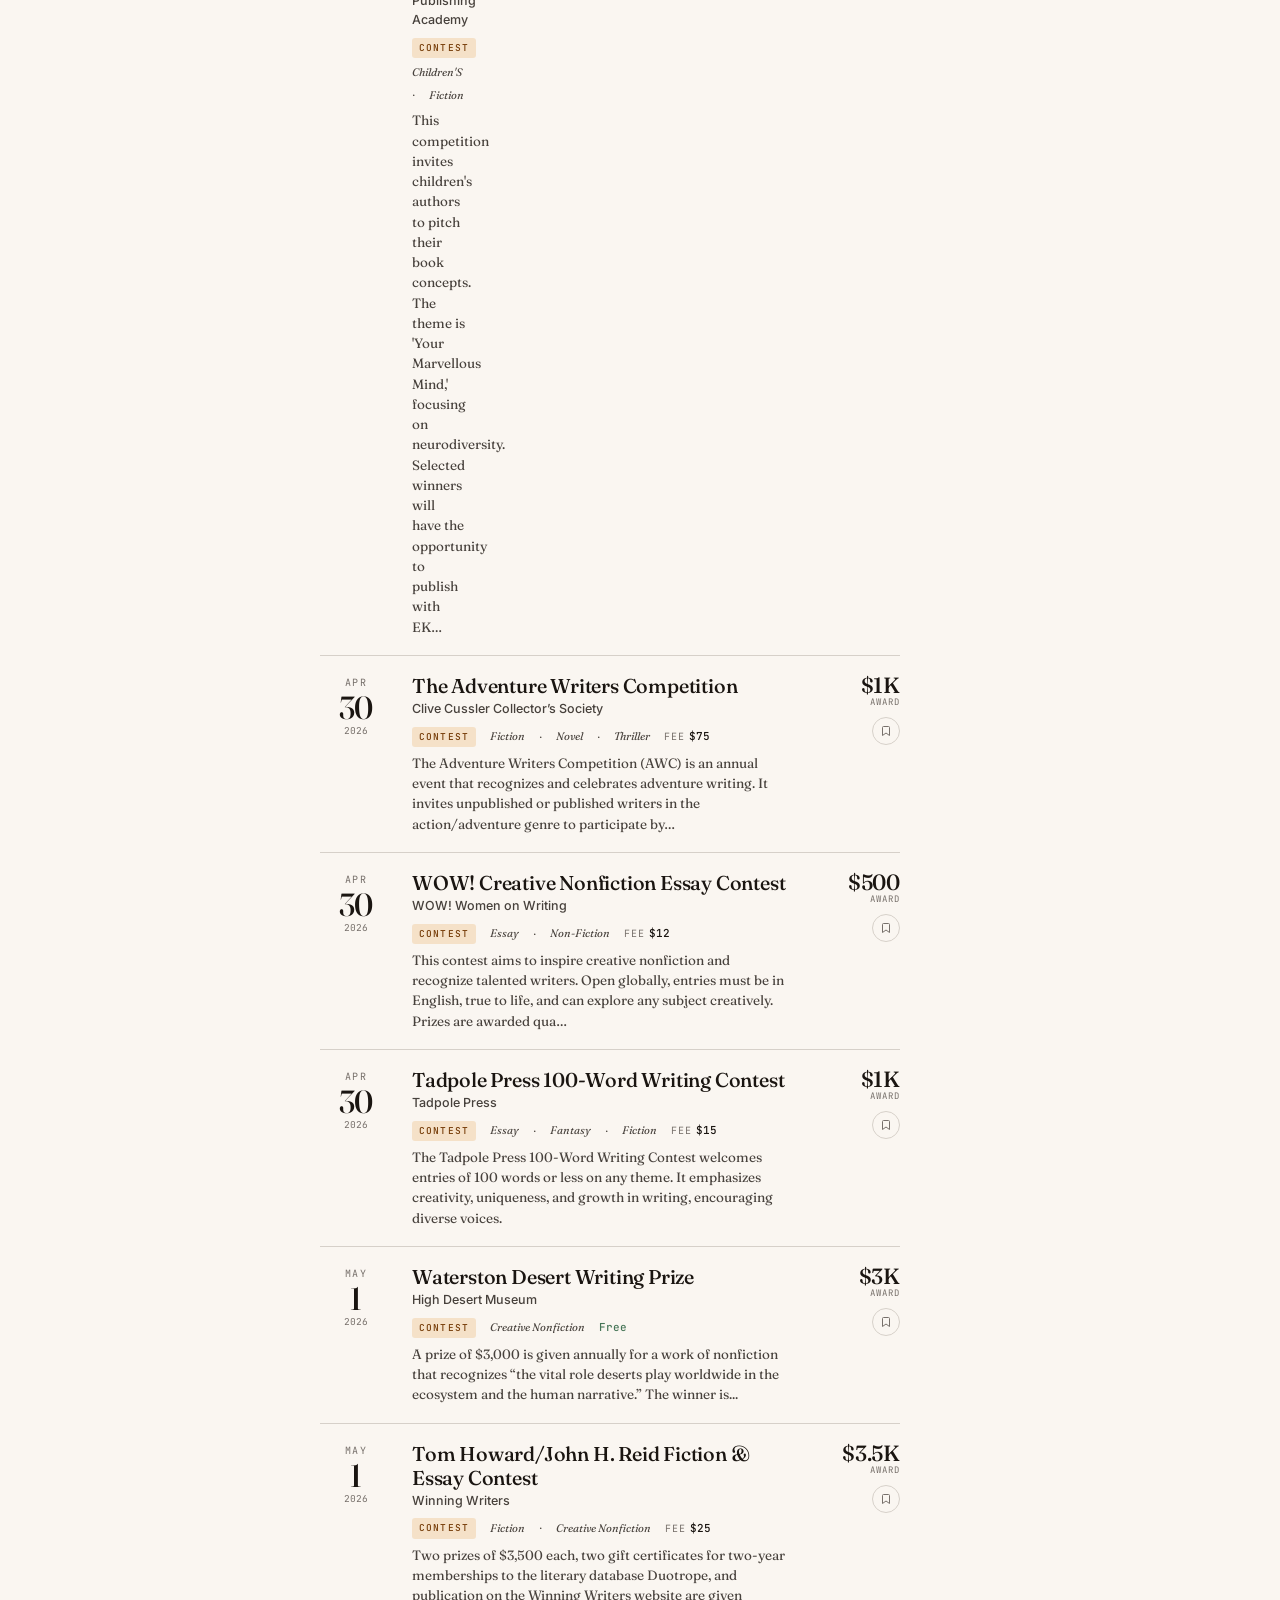
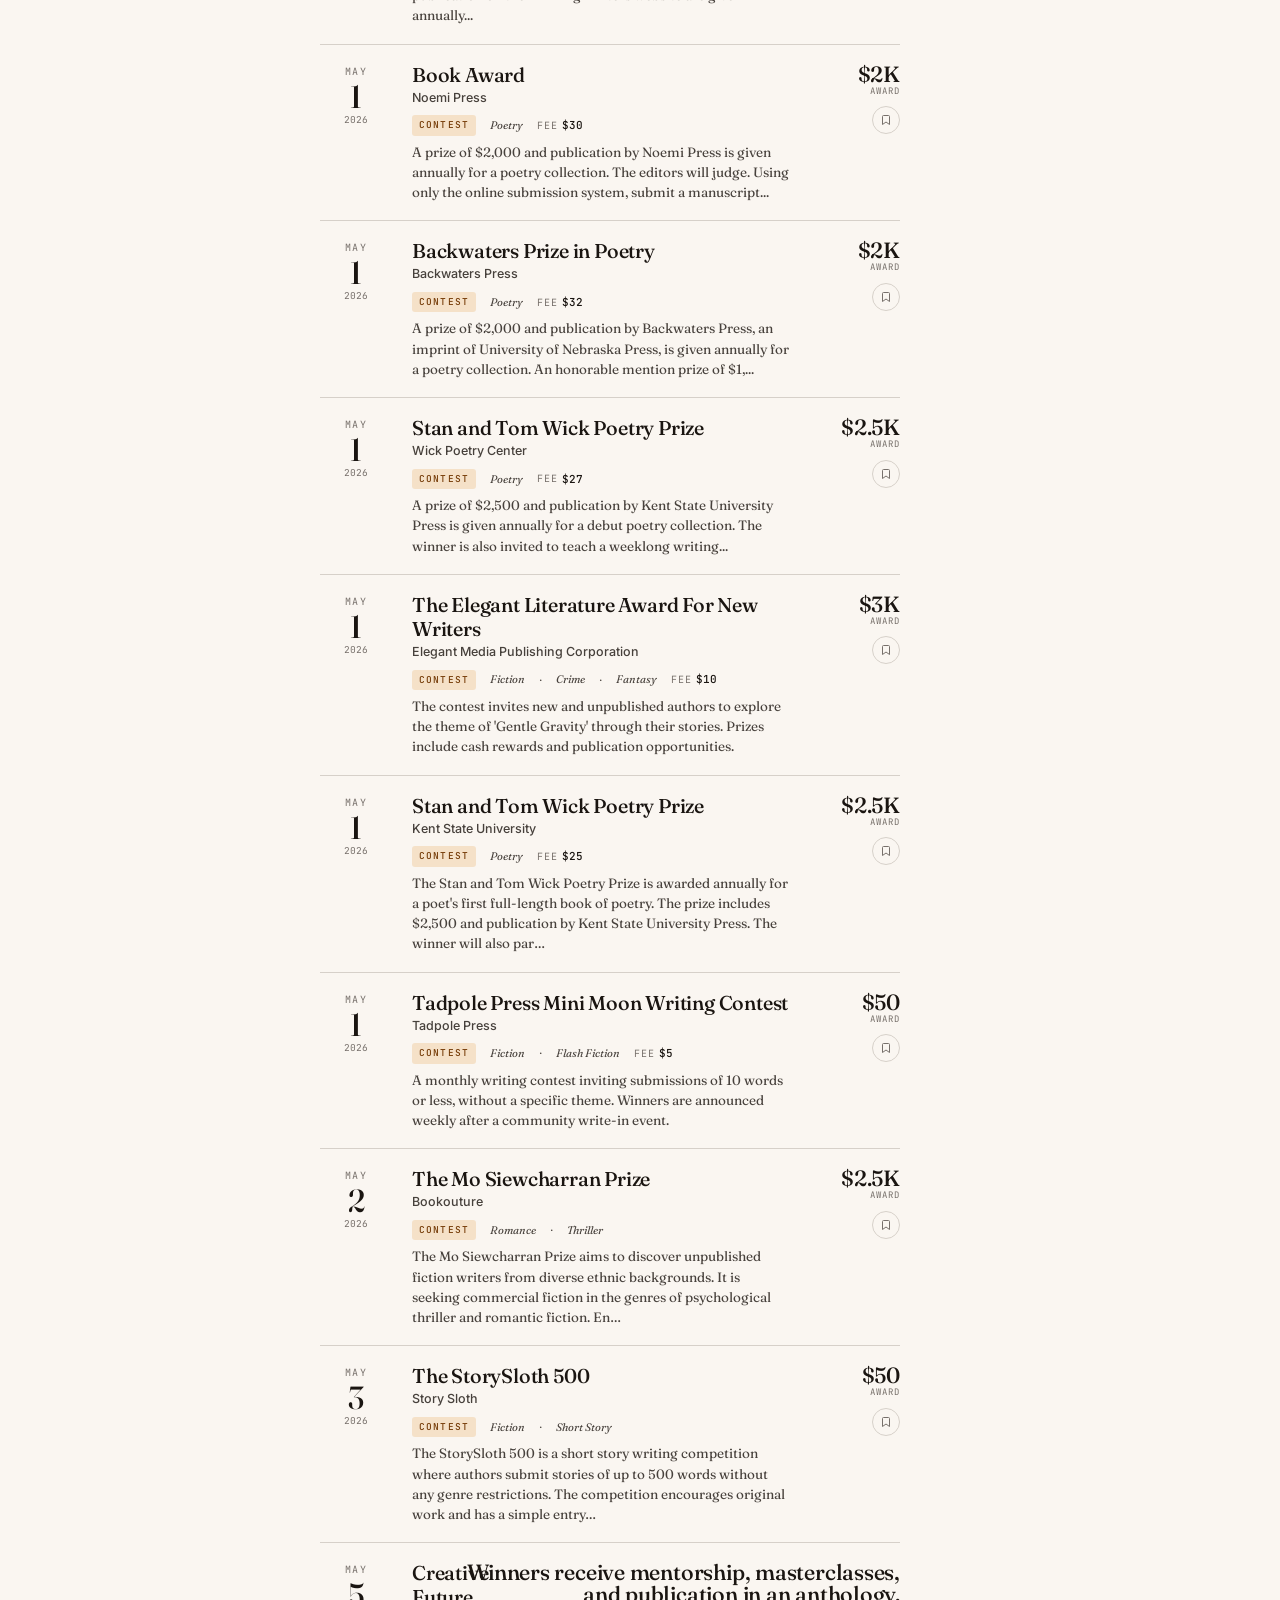
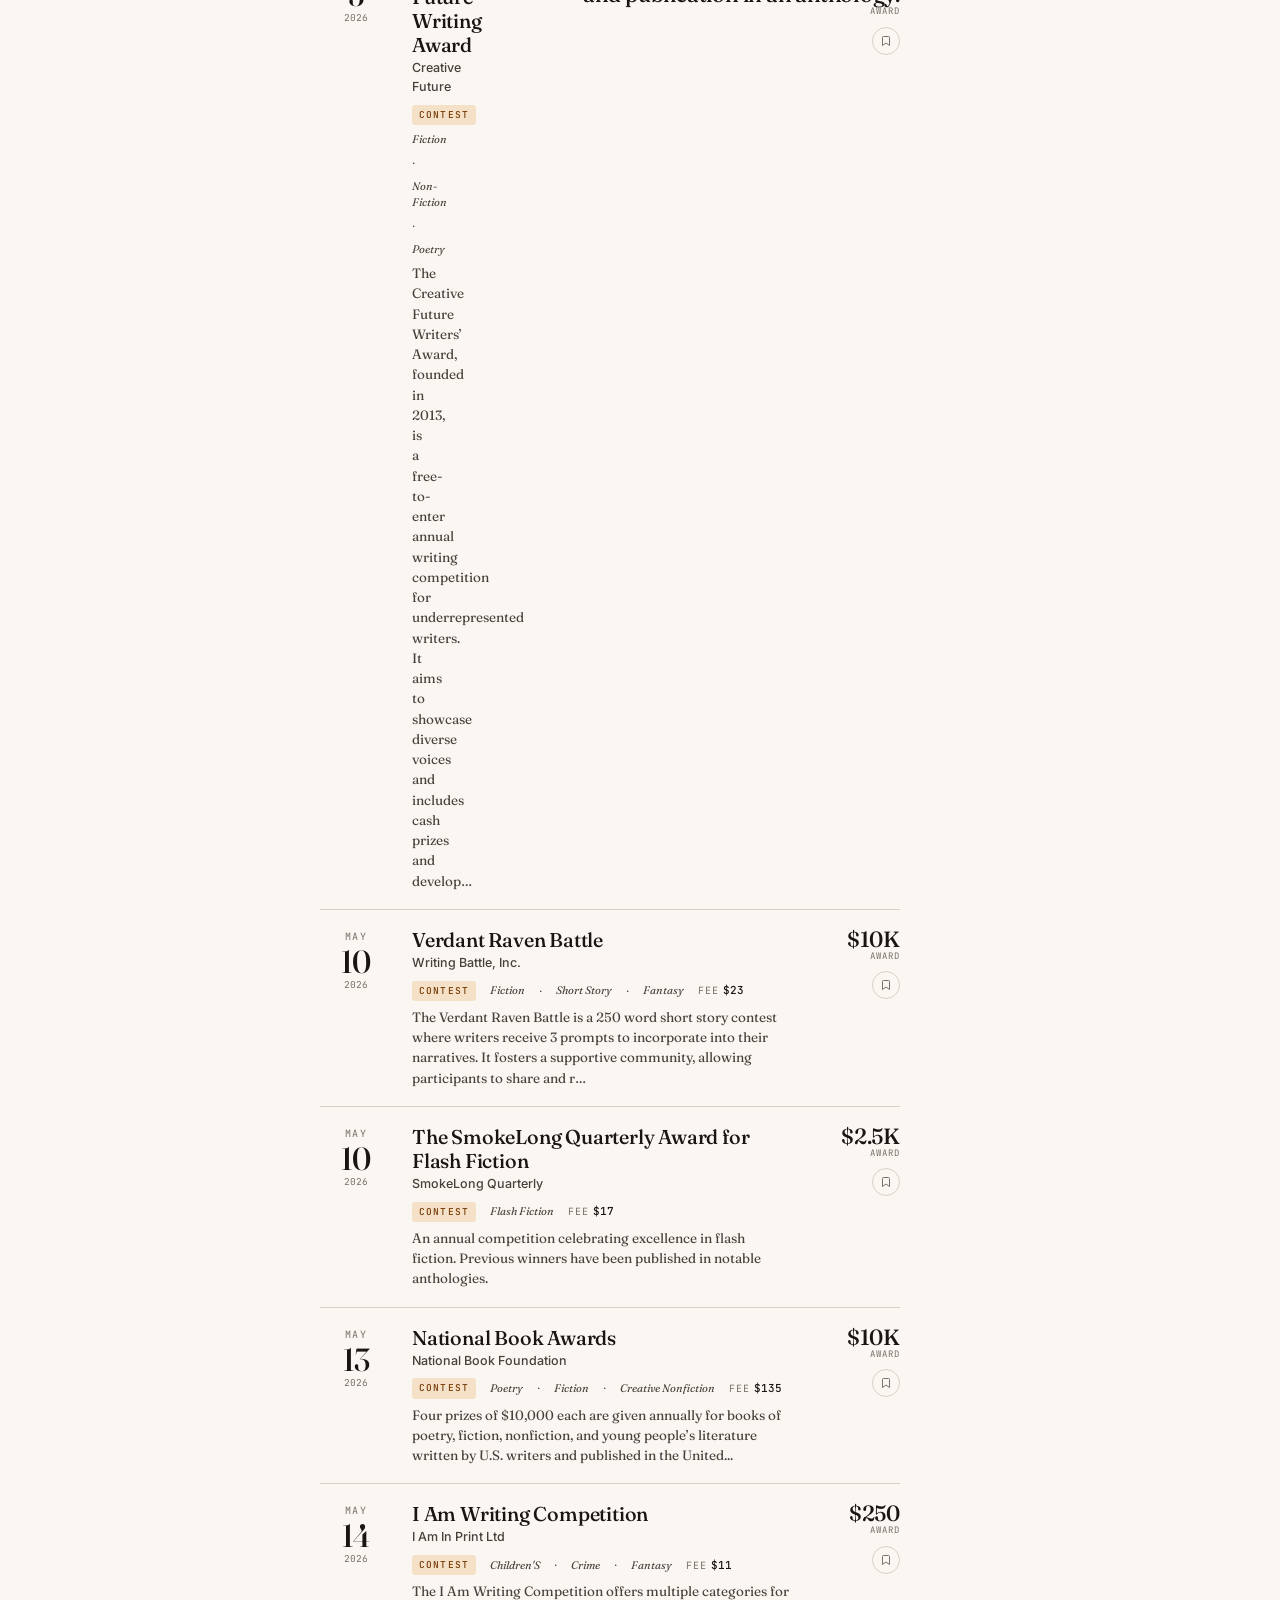
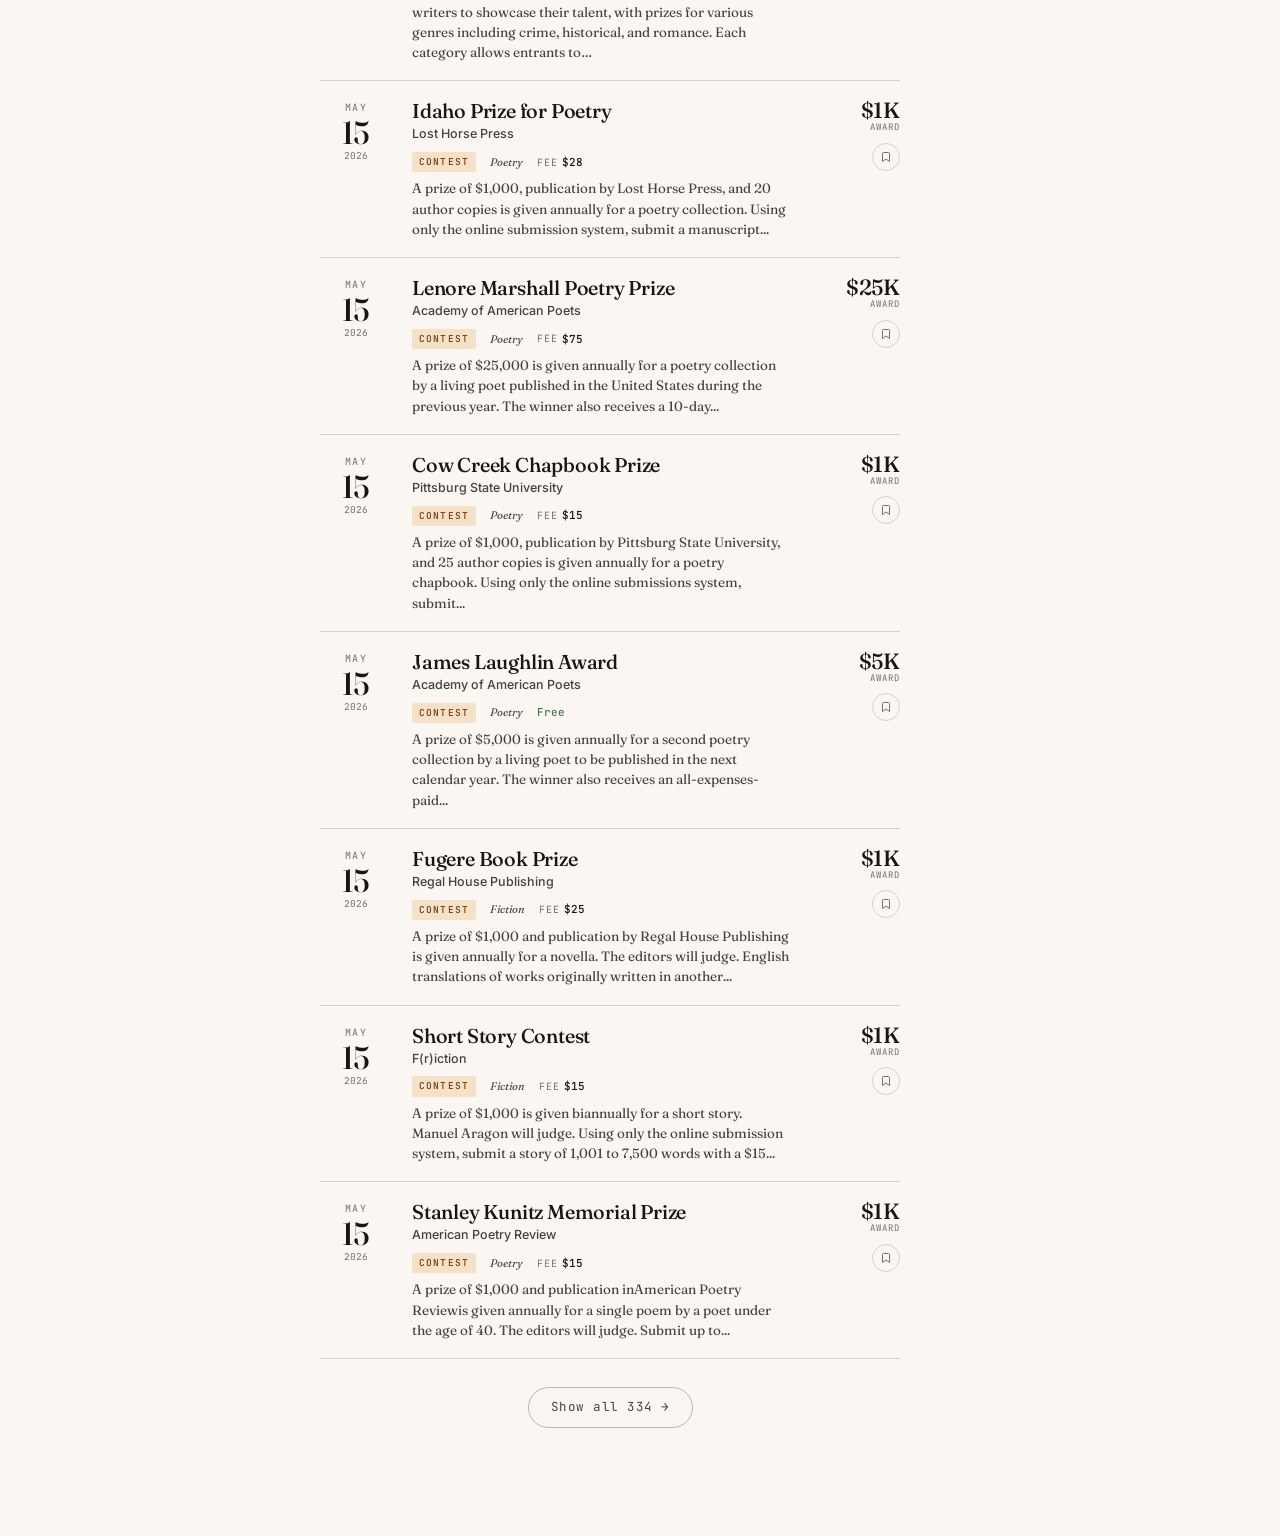
==== commit 2014297f: "Redesign UI from Claude Design Co-Authored-By: Claude Opus 4.6 <noreply@anthropic.com>" ====
--- a/public/index.html
+++ b/public/index.html
@@ -1,731 +1,2080 @@
 <!DOCTYPE html>
 <html lang="en">
 <head>
-  <meta charset="UTF-8">
-  <meta name="viewport" content="width=device-width, initial-scale=1.0">
-  <title>Writing Grants & Fellowships Finder</title>
-  <style>
-    :root {
-      --bg: #faf9f6;
-      --card-bg: #fff;
-      --border: #e0ddd8;
-      --text: #2c2c2c;
-      --text-light: #666;
-      --accent: #4a6fa5;
-      --accent-hover: #3d5d8a;
-      --green: #2d7a4f;
-      --green-bg: #e8f5e9;
-      --orange: #c77600;
-      --orange-bg: #fff3e0;
-      --purple: #6a4c93;
-      --purple-bg: #f3e5f5;
-      --blue-bg: #e3f2fd;
-      --yellow-bg: #fffde7;
-    }
-    * { box-sizing: border-box; margin: 0; padding: 0; }
-    body {
-      font-family: -apple-system, BlinkMacSystemFont, 'Segoe UI', sans-serif;
-      background: var(--bg);
-      color: var(--text);
-      line-height: 1.5;
-    }
-    header {
-      background: var(--accent);
-      color: #fff;
-      padding: 1.25rem 2rem;
-      display: flex;
-      justify-content: space-between;
-      align-items: center;
-      flex-wrap: wrap;
-      gap: 1rem;
-    }
-    header h1 { font-size: 1.4rem; font-weight: 600; }
-    .stats {
-      display: flex;
-      gap: 1.5rem;
-      font-size: 0.85rem;
-      opacity: 0.9;
-    }
-    .stats strong { font-size: 1.1rem; }
-    .layout {
-      display: grid;
-      grid-template-columns: 280px 1fr;
-      gap: 0;
-      min-height: calc(100vh - 66px);
-    }
-    .sidebar {
-      background: var(--card-bg);
-      border-right: 1px solid var(--border);
-      padding: 1.25rem;
-      overflow-y: auto;
-      max-height: calc(100vh - 66px);
-      position: sticky;
-      top: 0;
-    }
-    .sidebar h2 {
-      font-size: 0.8rem;
-      text-transform: uppercase;
-      letter-spacing: 0.05em;
-      color: var(--text-light);
-      margin-bottom: 0.5rem;
-      margin-top: 1.25rem;
-    }
-    .sidebar h2:first-child { margin-top: 0; }
-    .filter-group { margin-bottom: 0.25rem; }
-    .filter-group label {
-      display: flex;
-      align-items: center;
-      gap: 0.35rem;
-      font-size: 0.85rem;
-      padding: 0.15rem 0;
-      cursor: pointer;
-    }
-    .filter-group label:hover { color: var(--accent); }
-    .count { font-size: 0.72rem; color: var(--text-light); margin-left: auto; }
-    select, input[type="text"], input[type="number"] {
-      width: 100%;
-      padding: 0.4rem 0.5rem;
-      border: 1px solid var(--border);
-      border-radius: 4px;
-      font-size: 0.85rem;
-      font-family: inherit;
-      margin-bottom: 0.4rem;
-    }
-    .btn {
-      display: block;
-      width: 100%;
-      padding: 0.6rem;
-      background: var(--accent);
-      color: #fff;
-      border: none;
-      border-radius: 6px;
-      font-size: 0.85rem;
-      font-family: inherit;
-      cursor: pointer;
-      margin-top: 1rem;
-    }
-    .btn:hover { background: var(--accent-hover); }
-    .btn.active { background: var(--green); }
-    .main { padding: 1.25rem; overflow-y: auto; }
-    .toolbar {
-      display: flex;
-      align-items: center;
-      gap: 0.75rem;
-      margin-bottom: 1rem;
-      flex-wrap: wrap;
-    }
-    .search-box {
-      flex: 1;
-      min-width: 200px;
-      padding: 0.5rem 0.75rem;
-      border: 1px solid var(--border);
-      border-radius: 6px;
-      font-size: 0.95rem;
-      font-family: inherit;
-    }
-    .result-count { font-size: 0.85rem; color: var(--text-light); white-space: nowrap; }
-    .sort-select { width: auto; margin-bottom: 0; }
-    .cards { display: flex; flex-direction: column; gap: 0.6rem; }
-    .card {
-      background: var(--card-bg);
-      border: 1px solid var(--border);
-      border-radius: 8px;
-      padding: 1rem 1.25rem;
-      transition: box-shadow 0.15s;
-    }
-    .card:hover { box-shadow: 0 2px 8px rgba(0,0,0,0.08); }
-    .card-header {
-      display: flex;
-      justify-content: space-between;
-      align-items: flex-start;
-      gap: 1rem;
-      margin-bottom: 0.4rem;
-    }
-    .card-title { font-size: 1.02rem; font-weight: 600; }
-    .card-title a { color: inherit; text-decoration: none; }
-    .card-title a:hover { color: var(--accent); text-decoration: underline; }
-    .card-org { font-size: 0.85rem; color: var(--text-light); margin-bottom: 0.4rem; }
-    .card-meta { display: flex; flex-wrap: wrap; gap: 0.4rem; margin-bottom: 0.4rem; }
-    .tag {
-      display: inline-block;
-      padding: 0.1rem 0.45rem;
-      border-radius: 3px;
-      font-size: 0.75rem;
-      font-weight: 500;
-    }
-    .tag-type-contest { background: var(--yellow-bg); color: var(--orange); }
-    .tag-type-grant { background: var(--green-bg); color: var(--green); }
-    .tag-type-fellowship { background: var(--purple-bg); color: var(--purple); }
-    .tag-type-residency { background: var(--blue-bg); color: #1565c0; }
-    .tag-genre { background: #f5f5f5; color: #555; }
-    .tag-source { background: #e8eaf6; color: #3949ab; }
-    .card-details {
-      display: flex;
-      flex-wrap: wrap;
-      gap: 0.75rem;
-      font-size: 0.83rem;
-      color: var(--text-light);
-    }
-    .card-details strong { color: var(--text); }
-    .card-desc { font-size: 0.83rem; color: var(--text-light); margin-top: 0.4rem; }
-    .match-score {
-      background: var(--green);
-      color: #fff;
-      padding: 0.2rem 0.5rem;
-      border-radius: 4px;
-      font-size: 0.8rem;
-      font-weight: 600;
-      white-space: nowrap;
-    }
-    .match-score.medium { background: var(--orange); }
-    .match-score.low { background: #999; }
-    .match-notes { font-size: 0.78rem; color: var(--green); margin-top: 0.35rem; font-style: italic; }
-    .expired { opacity: 0.5; }
-    .profile-section {
-      display: none;
-      border-top: 1px solid var(--border);
-      margin-top: 1rem;
-      padding-top: 0.75rem;
-    }
-    .profile-section.open { display: block; }
-    .profile-section label {
-      display: block;
-      font-size: 0.8rem;
-      font-weight: 600;
-      margin-bottom: 0.2rem;
-      margin-top: 0.5rem;
-    }
-    .checkbox-row { display: flex; flex-wrap: wrap; gap: 0.15rem 0.6rem; }
-    .checkbox-row label {
-      font-weight: normal;
-      display: flex;
-      align-items: center;
-      gap: 0.2rem;
-      margin: 0;
-      font-size: 0.82rem;
-    }
-    .hint { font-size: 0.72rem; color: var(--text-light); font-style: italic; margin-bottom: 0.2rem; }
-    .no-results { text-align: center; padding: 3rem; color: var(--text-light); font-size: 1.05rem; }
-
-    .range-wrap { margin: 0.25rem 0 0.75rem; }
-    .range-label-wrap { text-align: center; margin-bottom: 0.3rem; }
-    .range-label {
-      font-size: 0.82rem;
-      font-weight: 500;
-      padding: 0.15rem 0.6rem;
-      border-radius: 4px;
-      border: 1px solid var(--border);
-      background: var(--card-bg);
-      display: inline-block;
-    }
-    .range-slider {
-      position: relative;
-      height: 28px;
-    }
-    .range-slider .track {
-      position: absolute;
-      top: 50%;
-      transform: translateY(-50%);
-      width: 100%;
-      height: 4px;
-      background: var(--border);
-      border-radius: 2px;
-    }
-    .range-slider .fill {
-      position: absolute;
-      height: 100%;
-      background: var(--accent);
-      border-radius: 2px;
-    }
-    .range-slider input[type="range"] {
-      position: absolute;
-      width: 100%;
-      top: 50%;
-      transform: translateY(-50%);
-      -webkit-appearance: none;
-      appearance: none;
-      background: none;
-      pointer-events: none;
-      margin: 0;
-      padding: 0;
-      height: 0;
-      z-index: 3;
-    }
-    .range-slider input[type="range"]::-webkit-slider-thumb {
-      -webkit-appearance: none;
-      width: 18px;
-      height: 18px;
-      border-radius: 50%;
-      background: var(--accent);
-      cursor: pointer;
-      pointer-events: all;
-      border: 2px solid #fff;
-      box-shadow: 0 1px 3px rgba(0,0,0,0.3);
-    }
-    .range-slider input[type="range"]::-moz-range-thumb {
-      width: 18px;
-      height: 18px;
-      border-radius: 50%;
-      background: var(--accent);
-      cursor: pointer;
-      pointer-events: all;
-      border: 2px solid #fff;
-      box-shadow: 0 1px 3px rgba(0,0,0,0.3);
-    }
-
-    @media (max-width: 768px) {
-      .layout { grid-template-columns: 1fr; }
-      .sidebar { position: static; max-height: none; border-right: none; border-bottom: 1px solid var(--border); }
-    }
-  </style>
+<meta charset="UTF-8" />
+<meta name="viewport" content="width=device-width, initial-scale=1.0" />
+<title>The Writer's Register — Grants, Fellowships & Contests</title>
+<link rel="preconnect" href="https://fonts.googleapis.com" />
+<link rel="preconnect" href="https://fonts.gstatic.com" crossorigin />
+<link href="https://fonts.googleapis.com/css2?family=Fraunces:opsz,wght,SOFT@9..144,300..800,0..100&family=Inter:wght@400;500;600;700&family=JetBrains+Mono:wght@400;500&display=swap" rel="stylesheet" />
+<style>
+  :root {
+    --paper: oklch(97.5% 0.008 80);
+    --paper-2: oklch(95% 0.01 80);
+    --paper-3: oklch(92% 0.012 80);
+    --ink: oklch(20% 0.012 60);
+    --ink-2: oklch(38% 0.012 60);
+    --ink-3: oklch(55% 0.012 60);
+    --rule: oklch(86% 0.012 75);
+    --rule-2: oklch(78% 0.015 75);
+
+    --ochre: oklch(60% 0.12 65);
+    --ochre-soft: oklch(92% 0.04 75);
+    --ochre-ink: oklch(42% 0.1 55);
+
+    --sage: oklch(52% 0.07 155);
+    --sage-soft: oklch(92% 0.03 155);
+
+    --rose: oklch(55% 0.13 25);
+    --rose-soft: oklch(92% 0.035 30);
+
+    --plum: oklch(45% 0.1 320);
+    --plum-soft: oklch(92% 0.03 320);
+
+    --indigo: oklch(45% 0.11 260);
+    --indigo-soft: oklch(92% 0.03 260);
+
+    --shadow: 0 1px 0 rgba(40, 30, 20, 0.04), 0 8px 24px -16px rgba(40, 30, 20, 0.12);
+
+    --serif: "Fraunces", "Iowan Old Style", "Palatino Linotype", Georgia, serif;
+    --sans: "Inter", -apple-system, BlinkMacSystemFont, "Segoe UI", sans-serif;
+    --mono: "JetBrains Mono", ui-monospace, "SF Mono", Menlo, monospace;
+  }
+
+  * { box-sizing: border-box; margin: 0; padding: 0; }
+  html, body { background: var(--paper); color: var(--ink); font-family: var(--sans); -webkit-font-smoothing: antialiased; text-rendering: optimizeLegibility; }
+  body { font-size: 14.5px; line-height: 1.5; min-height: 100vh; }
+  a { color: inherit; }
+  button { font: inherit; color: inherit; cursor: pointer; background: none; border: none; }
+
+  /* ───── Masthead ───── */
+  .masthead {
+    border-bottom: 1px solid var(--ink);
+    background: var(--paper);
+    padding: 14px 32px 10px;
+    display: grid;
+    grid-template-columns: 1fr auto 1fr;
+    align-items: end;
+    gap: 24px;
+    position: sticky;
+    top: 0;
+    z-index: 40;
+    backdrop-filter: blur(8px);
+  }
+  .masthead-left { font-family: var(--mono); font-size: 10.5px; letter-spacing: 0.08em; text-transform: uppercase; color: var(--ink-3); }
+  .masthead-left .dot { color: var(--rose); }
+  .masthead-title {
+    font-family: var(--serif);
+    font-weight: 400;
+    font-variation-settings: "opsz" 144, "SOFT" 30;
+    font-size: 38px;
+    line-height: 0.95;
+    letter-spacing: -0.02em;
+    text-align: center;
+    font-style: italic;
+  }
+  .masthead-title .amp { font-weight: 300; color: var(--ochre-ink); font-style: italic; padding: 0 2px; }
+  .masthead-right {
+    font-family: var(--mono);
+    font-size: 10.5px;
+    letter-spacing: 0.08em;
+    text-transform: uppercase;
+    color: var(--ink-3);
+    text-align: right;
+  }
+  .masthead-right .sep { padding: 0 8px; color: var(--rule-2); }
+
+  .sub-rule {
+    border-bottom: 1px solid var(--rule);
+    padding: 8px 32px;
+    display: flex;
+    gap: 24px;
+    font-family: var(--mono);
+    font-size: 10.5px;
+    letter-spacing: 0.1em;
+    text-transform: uppercase;
+    color: var(--ink-3);
+    background: var(--paper);
+    position: sticky;
+    top: 66px;
+    z-index: 39;
+  }
+  .sub-rule b { color: var(--ink); font-weight: 600; }
+  .sub-rule .pulse {
+    display: inline-block;
+    width: 6px; height: 6px; border-radius: 50%;
+    background: var(--sage); margin-right: 6px;
+    animation: pulse 2s ease-in-out infinite;
+    vertical-align: middle;
+  }
+  @keyframes pulse { 0%, 100% { opacity: 1; } 50% { opacity: 0.3; } }
+
+  /* ───── Layout ───── */
+  .layout {
+    display: grid;
+    grid-template-columns: 280px minmax(0, 1fr) 340px;
+    gap: 0;
+    min-height: calc(100vh - 108px);
+  }
+
+  aside.rail {
+    border-right: 1px solid var(--rule);
+    padding: 28px 24px 80px;
+    overflow-y: auto;
+    max-height: calc(100vh - 108px);
+    position: sticky;
+    top: 108px;
+  }
+  aside.profile {
+    border-left: 1px solid var(--rule);
+    padding: 0;
+    overflow-y: auto;
+    max-height: calc(100vh - 108px);
+    position: sticky;
+    top: 108px;
+    background: var(--paper);
+  }
+
+  main.feed {
+    padding: 28px 40px 80px;
+    min-width: 0;
+  }
+
+  /* ───── Rail filters ───── */
+  .rail-section { margin-bottom: 24px; }
+  .rail-label {
+    font-family: var(--mono);
+    font-size: 9.5px;
+    letter-spacing: 0.14em;
+    text-transform: uppercase;
+    color: var(--ink-3);
+    margin-bottom: 8px;
+    display: flex;
+    align-items: baseline;
+    justify-content: space-between;
+    gap: 8px;
+  }
+  .rail-label a {
+    font-size: 10px;
+    text-decoration: none;
+    color: var(--ochre-ink);
+    text-transform: none;
+    letter-spacing: 0;
+    cursor: pointer;
+  }
+  .rail-label a:hover { text-decoration: underline; }
+
+  .rail-section { border-bottom: 1px solid var(--rule); padding-bottom: 14px; margin-bottom: 14px; }
+  .rail-section:last-child { border-bottom: none; }
+  .section-head {
+    display: flex;
+    align-items: center;
+    justify-content: space-between;
+    gap: 8px;
+    width: 100%;
+    padding: 4px 0;
+    cursor: pointer;
+    background: none;
+    border: none;
+    text-align: left;
+    color: inherit;
+    font: inherit;
+  }
+  .section-head:hover .sh-title { color: var(--ink); }
+  .sh-title {
+    font-family: var(--mono);
+    font-size: 9.5px;
+    letter-spacing: 0.14em;
+    text-transform: uppercase;
+    color: var(--ink-3);
+    transition: color 0.12s;
+    flex-shrink: 0;
+  }
+  .sh-summary {
+    font-size: 11.5px;
+    color: var(--ink-2);
+    font-weight: 500;
+    text-align: right;
+    flex: 1;
+    overflow: hidden;
+    text-overflow: ellipsis;
+    white-space: nowrap;
+    min-width: 0;
+  }
+  .sh-summary.muted { color: var(--ink-3); font-weight: 400; font-style: italic; font-family: var(--serif); font-size: 12px; }
+  .sh-summary.active { color: var(--ochre-ink); }
+  .sh-chev {
+    flex-shrink: 0;
+    width: 10px; height: 10px;
+    color: var(--ink-3);
+    transition: transform 0.2s;
+  }
+  .rail-section.open .sh-chev { transform: rotate(180deg); }
+  .section-body {
+    max-height: 0;
+    overflow: hidden;
+    transition: max-height 0.25s ease, margin-top 0.2s ease, opacity 0.2s ease;
+    opacity: 0;
+    margin-top: 0;
+  }
+  .rail-section.open .section-body {
+    max-height: 800px;
+    opacity: 1;
+    margin-top: 10px;
+  }
+  .filter-bar {
+    display: flex;
+    align-items: center;
+    gap: 10px;
+    padding: 10px 0 16px;
+    margin-bottom: 4px;
+  }
+  .filter-bar .lbl {
+    font-family: var(--mono);
+    font-size: 9.5px;
+    letter-spacing: 0.14em;
+    text-transform: uppercase;
+    color: var(--ink-3);
+  }
+  .filter-bar .clear-all {
+    margin-left: auto;
+    font-family: var(--mono);
+    font-size: 10px;
+    color: var(--ochre-ink);
+    cursor: pointer;
+  }
+  .filter-bar .clear-all:hover { text-decoration: underline; }
+  .filter-bar .active-count {
+    display: inline-flex;
+    align-items: center;
+    justify-content: center;
+    min-width: 18px;
+    height: 18px;
+    padding: 0 6px;
+    font-family: var(--mono);
+    font-size: 10px;
+    font-weight: 600;
+    background: var(--ink);
+    color: var(--paper);
+    border-radius: 999px;
+  }
+
+  .chip-row { display: flex; flex-wrap: wrap; gap: 6px; }
+  .chip {
+    font-family: var(--sans);
+    font-size: 12px;
+    font-weight: 500;
+    padding: 5px 10px;
+    border-radius: 999px;
+    border: 1px solid var(--rule);
+    background: transparent;
+    color: var(--ink-2);
+    cursor: pointer;
+    transition: all 0.12s;
+    display: inline-flex;
+    align-items: center;
+    gap: 6px;
+    white-space: nowrap;
+  }
+  .chip:hover { border-color: var(--ink-3); color: var(--ink); }
+  .chip.on {
+    background: var(--ink);
+    color: var(--paper);
+    border-color: var(--ink);
+  }
+  .chip .n {
+    font-family: var(--mono);
+    font-size: 10px;
+    opacity: 0.6;
+  }
+
+  /* check list for genres/sources (more compact) */
+  .check-list { display: flex; flex-direction: column; gap: 2px; }
+  .check-row {
+    display: flex;
+    align-items: center;
+    gap: 8px;
+    padding: 5px 4px;
+    border-radius: 4px;
+    cursor: pointer;
+    font-size: 13px;
+    color: var(--ink-2);
+    transition: background 0.12s;
+  }
+  .check-row:hover { background: var(--paper-2); color: var(--ink); }
+  .check-row input { accent-color: var(--ink); cursor: pointer; }
+  .check-row .count {
+    margin-left: auto;
+    font-family: var(--mono);
+    font-size: 10px;
+    color: var(--ink-3);
+  }
+
+  select, input[type="text"], input[type="number"] {
+    width: 100%;
+    padding: 8px 10px;
+    border: 1px solid var(--rule);
+    border-radius: 6px;
+    font-size: 13px;
+    font-family: var(--sans);
+    background: var(--paper);
+    color: var(--ink);
+  }
+  select:focus, input:focus { outline: 2px solid var(--ochre); outline-offset: -1px; border-color: var(--ochre); }
+
+  /* ───── Range sliders ───── */
+  .range-wrap { margin: 8px 0 4px; }
+  .range-label-row {
+    display: flex;
+    justify-content: space-between;
+    align-items: baseline;
+    margin-bottom: 8px;
+  }
+  .range-val { font-family: var(--mono); font-size: 12px; color: var(--ink); }
+  .range-slider {
+    position: relative;
+    height: 24px;
+  }
+  .range-slider .track {
+    position: absolute;
+    top: 50%;
+    transform: translateY(-50%);
+    width: 100%;
+    height: 2px;
+    background: var(--rule);
+    border-radius: 2px;
+  }
+  .range-slider .fill {
+    position: absolute;
+    top: 0;
+    height: 100%;
+    background: var(--ink);
+    border-radius: 2px;
+  }
+  .range-slider input[type="range"] {
+    position: absolute;
+    width: 100%;
+    top: 50%;
+    transform: translateY(-50%);
+    -webkit-appearance: none;
+    appearance: none;
+    background: none;
+    pointer-events: none;
+    margin: 0;
+    padding: 0;
+    height: 0;
+    z-index: 3;
+  }
+  .range-slider input[type="range"]::-webkit-slider-thumb {
+    -webkit-appearance: none;
+    width: 14px; height: 14px;
+    border-radius: 50%;
+    background: var(--paper);
+    border: 1.5px solid var(--ink);
+    cursor: pointer;
+    pointer-events: all;
+    box-shadow: 0 1px 3px rgba(0,0,0,0.15);
+  }
+  .range-slider input[type="range"]::-moz-range-thumb {
+    width: 14px; height: 14px;
+    border-radius: 50%;
+    background: var(--paper);
+    border: 1.5px solid var(--ink);
+    cursor: pointer;
+    pointer-events: all;
+  }
+
+  /* ───── Toolbar / search ───── */
+  .feed-header {
+    display: flex;
+    align-items: flex-end;
+    justify-content: space-between;
+    gap: 24px;
+    margin-bottom: 24px;
+    padding-bottom: 20px;
+    border-bottom: 2px solid var(--ink);
+  }
+  .feed-title {
+    font-family: var(--serif);
+    font-variation-settings: "opsz" 96;
+    font-size: 46px;
+    font-weight: 400;
+    line-height: 1;
+    letter-spacing: -0.02em;
+    color: var(--ink);
+  }
+  .feed-title .accent { font-style: italic; font-weight: 300; color: var(--ochre-ink); }
+  .feed-sub {
+    font-family: var(--mono);
+    font-size: 11px;
+    letter-spacing: 0.08em;
+    text-transform: uppercase;
+    color: var(--ink-3);
+    margin-top: 8px;
+  }
+  .feed-sub b { color: var(--ink); font-weight: 600; }
+
+  .toolbar {
+    display: flex;
+    gap: 12px;
+    margin-bottom: 20px;
+    align-items: center;
+  }
+  .search-wrap {
+    flex: 1;
+    position: relative;
+  }
+  .search-wrap::before {
+    content: "";
+    position: absolute;
+    left: 14px;
+    top: 50%;
+    transform: translateY(-50%);
+    width: 14px;
+    height: 14px;
+    border: 1.5px solid var(--ink-3);
+    border-radius: 50%;
+  }
+  .search-wrap::after {
+    content: "";
+    position: absolute;
+    left: 24px;
+    top: calc(50% + 4px);
+    width: 6px;
+    height: 1.5px;
+    background: var(--ink-3);
+    transform: rotate(45deg);
+    transform-origin: left;
+  }
+  .search-input {
+    width: 100%;
+    padding: 11px 14px 11px 36px;
+    border: 1px solid var(--rule-2);
+    border-radius: 8px;
+    font-size: 14px;
+    font-family: var(--sans);
+    background: var(--paper);
+    color: var(--ink);
+  }
+  .search-input:focus { outline: 2px solid var(--ochre); outline-offset: -1px; border-color: var(--ochre); }
+  .search-input::placeholder { color: var(--ink-3); }
+
+  .sort-wrap { display: flex; align-items: center; gap: 8px; }
+  .sort-wrap span {
+    font-family: var(--mono);
+    font-size: 10.5px;
+    text-transform: uppercase;
+    letter-spacing: 0.08em;
+    color: var(--ink-3);
+  }
+  .sort-wrap select { width: auto; padding: 8px 28px 8px 10px; font-size: 13px; }
+
+  /* ───── Cards ───── */
+  .cards { display: flex; flex-direction: column; }
+
+  .group-heading {
+    font-family: var(--mono);
+    font-size: 10.5px;
+    letter-spacing: 0.14em;
+    text-transform: uppercase;
+    color: var(--ink-3);
+    padding: 28px 0 10px;
+    border-bottom: 1px solid var(--rule);
+    margin-bottom: 0;
+    display: flex;
+    gap: 10px;
+    align-items: baseline;
+  }
+  .group-heading:first-child { padding-top: 0; }
+  .group-heading b { color: var(--ink); font-weight: 600; }
+  .group-heading .count {
+    margin-left: auto;
+    color: var(--ink-3);
+  }
+  .group-heading.urgent b { color: var(--rose); }
+
+  .card {
+    display: grid;
+    grid-template-columns: 72px 1fr auto;
+    gap: 20px;
+    padding: 18px 0;
+    border-bottom: 1px solid var(--rule);
+    cursor: pointer;
+    transition: background 0.12s;
+    position: relative;
+    align-items: start;
+  }
+  .card:hover { background: var(--paper-2); }
+  .card.expired { opacity: 0.5; }
+  .card.expired:hover { opacity: 0.75; }
+
+  .date-block {
+    font-family: var(--serif);
+    text-align: center;
+    line-height: 1;
+    padding-top: 4px;
+  }
+  .date-block .month {
+    font-family: var(--mono);
+    font-size: 10px;
+    text-transform: uppercase;
+    letter-spacing: 0.14em;
+    color: var(--ink-3);
+    display: block;
+    margin-bottom: 4px;
+  }
+  .date-block .day {
+    font-size: 32px;
+    font-weight: 500;
+    font-variation-settings: "opsz" 144;
+    color: var(--ink);
+    letter-spacing: -0.02em;
+    display: block;
+  }
+  .date-block .year {
+    font-family: var(--mono);
+    font-size: 9.5px;
+    color: var(--ink-3);
+    margin-top: 2px;
+    display: block;
+  }
+  .date-block.urgent .day { color: var(--rose); }
+  .date-block.rolling .month { font-style: italic; font-family: var(--serif); font-size: 11px; letter-spacing: 0; text-transform: none; color: var(--ink-2); }
+  .date-block.rolling .day { font-size: 20px; font-style: italic; font-weight: 300; color: var(--ink-2); }
+  .date-block.rolling .year { display: none; }
+
+  .card-body { min-width: 0; }
+  .card-title {
+    font-family: var(--serif);
+    font-size: 20px;
+    line-height: 1.2;
+    font-weight: 500;
+    font-variation-settings: "opsz" 36;
+    letter-spacing: -0.01em;
+    color: var(--ink);
+    margin-bottom: 2px;
+  }
+  .card-org {
+    font-size: 12.5px;
+    color: var(--ink-2);
+    margin-bottom: 8px;
+  }
+  .card-org .org-name { font-weight: 500; }
+
+  .card-meta {
+    display: flex;
+    flex-wrap: wrap;
+    gap: 14px;
+    row-gap: 6px;
+    font-size: 12px;
+    color: var(--ink-2);
+    margin-bottom: 6px;
+    align-items: center;
+  }
+  .card-meta .sep { color: var(--rule-2); }
+  .meta-pill {
+    display: inline-flex;
+    align-items: center;
+    gap: 5px;
+    font-family: var(--mono);
+    font-size: 11px;
+    white-space: nowrap;
+  }
+  .meta-pill .k { color: var(--ink-3); font-size: 10px; text-transform: uppercase; letter-spacing: 0.08em; }
+  .meta-pill .v { color: var(--ink); font-weight: 500; }
+  .meta-pill.free .v { color: var(--sage); }
+
+  .type-tag {
+    font-family: var(--mono);
+    font-size: 9.5px;
+    letter-spacing: 0.12em;
+    text-transform: uppercase;
+    padding: 3px 7px;
+    border-radius: 3px;
+    font-weight: 500;
+  }
+  .type-contest { background: var(--ochre-soft); color: var(--ochre-ink); }
+  .type-grant { background: var(--sage-soft); color: var(--sage); }
+  .type-fellowship { background: var(--plum-soft); color: var(--plum); }
+  .type-residency { background: var(--indigo-soft); color: var(--indigo); }
+  .type-unknown { background: var(--paper-3); color: var(--ink-3); }
+
+  .genre-tag {
+    font-size: 11px;
+    color: var(--ink-2);
+    font-style: italic;
+    font-family: var(--serif);
+  }
+
+  .card-desc {
+    font-family: var(--serif);
+    font-size: 13.5px;
+    line-height: 1.5;
+    color: var(--ink-2);
+    margin-top: 4px;
+    max-width: 62ch;
+    font-variation-settings: "opsz" 14;
+  }
+
+  .card-right {
+    display: flex;
+    flex-direction: column;
+    align-items: flex-end;
+    gap: 8px;
+    text-align: right;
+    min-width: 90px;
+  }
+  .award-big {
+    font-family: var(--serif);
+    font-variation-settings: "opsz" 48;
+    font-size: 22px;
+    font-weight: 500;
+    color: var(--ink);
+    line-height: 1;
+    letter-spacing: -0.01em;
+  }
+  .award-big .plus { color: var(--ochre-ink); font-style: italic; font-weight: 300; }
+  .award-label {
+    font-family: var(--mono);
+    font-size: 9px;
+    text-transform: uppercase;
+    letter-spacing: 0.12em;
+    color: var(--ink-3);
+  }
+  .save-btn {
+    width: 28px; height: 28px;
+    border-radius: 50%;
+    border: 1px solid var(--rule);
+    display: flex;
+    align-items: center;
+    justify-content: center;
+    transition: all 0.15s;
+    color: var(--ink-3);
+  }
+  .save-btn:hover { border-color: var(--ochre); color: var(--ochre-ink); }
+  .save-btn.saved { background: var(--ink); border-color: var(--ink); color: var(--paper); }
+  .save-btn svg { width: 12px; height: 12px; }
+
+  .match-badge {
+    display: flex;
+    align-items: center;
+    gap: 6px;
+    padding: 3px 8px 3px 3px;
+    border-radius: 999px;
+    background: var(--paper-2);
+    border: 1px solid var(--rule);
+  }
+  .match-ring {
+    width: 22px; height: 22px;
+    border-radius: 50%;
+    background: conic-gradient(var(--score-color, var(--sage)) calc(var(--score, 0) * 1%), var(--paper-3) 0);
+    display: flex;
+    align-items: center;
+    justify-content: center;
+    position: relative;
+  }
+  .match-ring::before {
+    content: "";
+    position: absolute;
+    inset: 2.5px;
+    border-radius: 50%;
+    background: var(--paper);
+  }
+  .match-ring span {
+    position: relative;
+    font-family: var(--mono);
+    font-size: 9px;
+    font-weight: 600;
+    color: var(--ink);
+  }
+  .match-label {
+    font-family: var(--mono);
+    font-size: 10px;
+    text-transform: uppercase;
+    letter-spacing: 0.08em;
+    color: var(--ink-2);
+  }
+
+  .match-notes {
+    display: flex;
+    flex-wrap: wrap;
+    gap: 5px;
+    margin-top: 8px;
+  }
+  .match-note {
+    font-family: var(--mono);
+    font-size: 10px;
+    color: var(--sage);
+    padding: 2px 7px;
+    background: var(--sage-soft);
+    border-radius: 3px;
+    letter-spacing: 0.02em;
+  }
+  .match-note.urgent { color: var(--rose); background: var(--rose-soft); }
+
+  /* ───── Profile rail ───── */
+  .profile-header {
+    padding: 28px 24px 20px;
+    border-bottom: 1px solid var(--rule);
+  }
+  .profile-eyebrow {
+    font-family: var(--mono);
+    font-size: 9.5px;
+    letter-spacing: 0.14em;
+    text-transform: uppercase;
+    color: var(--ink-3);
+    margin-bottom: 8px;
+  }
+  .profile-title {
+    font-family: var(--serif);
+    font-variation-settings: "opsz" 72;
+    font-size: 24px;
+    font-weight: 500;
+    line-height: 1.05;
+    letter-spacing: -0.01em;
+  }
+  .profile-title .accent { font-style: italic; font-weight: 300; color: var(--ochre-ink); }
+  .profile-blurb {
+    font-family: var(--serif);
+    font-size: 13px;
+    line-height: 1.5;
+    color: var(--ink-2);
+    margin-top: 8px;
+    font-style: italic;
+  }
+
+  .profile-body { padding: 20px 24px 80px; }
+  .profile-section { margin-bottom: 20px; }
+  .profile-section-label {
+    font-family: var(--mono);
+    font-size: 9.5px;
+    letter-spacing: 0.14em;
+    text-transform: uppercase;
+    color: var(--ink-3);
+    margin-bottom: 8px;
+  }
+  .profile-hint {
+    font-family: var(--serif);
+    font-size: 12px;
+    line-height: 1.4;
+    color: var(--ink-3);
+    font-style: italic;
+    margin-bottom: 8px;
+  }
+
+  .seg-group {
+    display: grid;
+    grid-template-columns: 1fr 1fr 1fr;
+    gap: 0;
+    border: 1px solid var(--rule);
+    border-radius: 6px;
+    overflow: hidden;
+  }
+  .seg-group button {
+    padding: 8px 4px;
+    font-size: 11.5px;
+    color: var(--ink-2);
+    border-right: 1px solid var(--rule);
+    transition: all 0.12s;
+    background: var(--paper);
+  }
+  .seg-group button:last-child { border-right: none; }
+  .seg-group button:hover { background: var(--paper-2); }
+  .seg-group button.on { background: var(--ink); color: var(--paper); }
+
+  .apply-btn {
+    display: flex;
+    align-items: center;
+    justify-content: center;
+    gap: 8px;
+    width: 100%;
+    padding: 12px;
+    background: var(--ink);
+    color: var(--paper);
+    border-radius: 8px;
+    font-weight: 500;
+    font-size: 13px;
+    letter-spacing: 0.02em;
+    margin-top: 12px;
+    transition: all 0.15s;
+  }
+  .apply-btn:hover { background: var(--ochre-ink); }
+  .apply-btn.active { background: var(--ochre-ink); }
+  .apply-btn svg { width: 14px; height: 14px; }
+
+  .profile-stats {
+    display: grid;
+    grid-template-columns: 1fr 1fr;
+    gap: 1px;
+    background: var(--rule);
+    border-radius: 8px;
+    overflow: hidden;
+    margin-top: 16px;
+  }
+  .profile-stat {
+    background: var(--paper);
+    padding: 12px 14px;
+  }
+  .profile-stat .v {
+    font-family: var(--serif);
+    font-variation-settings: "opsz" 48;
+    font-size: 24px;
+    font-weight: 500;
+    letter-spacing: -0.01em;
+    line-height: 1;
+  }
+  .profile-stat .k {
+    font-family: var(--mono);
+    font-size: 9.5px;
+    letter-spacing: 0.12em;
+    text-transform: uppercase;
+    color: var(--ink-3);
+    margin-top: 6px;
+  }
+
+  /* ───── Drawer ───── */
+  .drawer-bg {
+    position: fixed;
+    inset: 0;
+    background: rgba(30, 20, 10, 0.3);
+    backdrop-filter: blur(2px);
+    z-index: 100;
+    opacity: 0;
+    pointer-events: none;
+    transition: opacity 0.2s;
+  }
+  .drawer-bg.open { opacity: 1; pointer-events: auto; }
+  .drawer {
+    position: fixed;
+    top: 0; right: 0; bottom: 0;
+    width: min(640px, 100vw);
+    background: var(--paper);
+    z-index: 101;
+    transform: translateX(100%);
+    transition: transform 0.26s cubic-bezier(0.22, 0.88, 0.37, 1);
+    overflow-y: auto;
+    box-shadow: -24px 0 60px -20px rgba(30, 20, 10, 0.18);
+    display: flex;
+    flex-direction: column;
+  }
+  .drawer.open { transform: translateX(0); }
+  .drawer-close {
+    position: absolute;
+    top: 20px; right: 20px;
+    width: 32px; height: 32px;
+    border-radius: 50%;
+    border: 1px solid var(--rule);
+    display: flex;
+    align-items: center;
+    justify-content: center;
+    color: var(--ink-2);
+    z-index: 2;
+    background: var(--paper);
+  }
+  .drawer-close:hover { border-color: var(--ink); color: var(--ink); }
+  .drawer-head {
+    padding: 40px 40px 24px;
+    border-bottom: 1px solid var(--rule);
+    background: linear-gradient(180deg, var(--paper-2) 0%, var(--paper) 100%);
+  }
+  .drawer-eyebrow {
+    display: flex;
+    align-items: center;
+    gap: 10px;
+    margin-bottom: 14px;
+  }
+  .drawer-title {
+    font-family: var(--serif);
+    font-variation-settings: "opsz" 96;
+    font-size: 32px;
+    font-weight: 500;
+    line-height: 1.1;
+    letter-spacing: -0.015em;
+    margin-bottom: 4px;
+    text-wrap: pretty;
+  }
+  .drawer-org {
+    font-size: 13px;
+    color: var(--ink-2);
+  }
+  .drawer-org .org-name { font-weight: 500; color: var(--ink); }
+
+  .drawer-body { padding: 24px 40px 32px; flex: 1; }
+  .drawer-row {
+    display: grid;
+    grid-template-columns: 120px 1fr;
+    padding: 10px 0;
+    border-bottom: 1px solid var(--rule);
+    align-items: baseline;
+  }
+  .drawer-row:last-child { border-bottom: none; }
+  .drawer-row .k {
+    font-family: var(--mono);
+    font-size: 10px;
+    letter-spacing: 0.14em;
+    text-transform: uppercase;
+    color: var(--ink-3);
+  }
+  .drawer-row .v { font-size: 14px; color: var(--ink); }
+  .drawer-row .v.money { font-family: var(--mono); font-weight: 500; }
+
+  .drawer-desc {
+    font-family: var(--serif);
+    font-variation-settings: "opsz" 14;
+    font-size: 15px;
+    line-height: 1.65;
+    color: var(--ink);
+    margin-top: 24px;
+    max-width: 60ch;
+  }
+  .drawer-desc-label {
+    font-family: var(--mono);
+    font-size: 10px;
+    letter-spacing: 0.14em;
+    text-transform: uppercase;
+    color: var(--ink-3);
+    margin-top: 24px;
+  }
+
+  .drawer-foot {
+    border-top: 1px solid var(--rule);
+    padding: 20px 40px;
+    display: flex;
+    gap: 12px;
+    background: var(--paper);
+    position: sticky;
+    bottom: 0;
+  }
+  .btn-primary {
+    flex: 1;
+    padding: 12px 20px;
+    background: var(--ink);
+    color: var(--paper);
+    border-radius: 8px;
+    font-weight: 500;
+    font-size: 13.5px;
+    text-align: center;
+    text-decoration: none;
+    display: flex;
+    align-items: center;
+    justify-content: center;
+    gap: 8px;
+    transition: background 0.15s;
+  }
+  .btn-primary:hover { background: var(--ochre-ink); }
+  .btn-primary svg { width: 14px; height: 14px; }
+  .btn-secondary {
+    padding: 12px 18px;
+    border: 1px solid var(--rule-2);
+    border-radius: 8px;
+    font-weight: 500;
+    font-size: 13.5px;
+    color: var(--ink);
+    background: var(--paper);
+    display: flex;
+    align-items: center;
+    gap: 8px;
+  }
+  .btn-secondary:hover { border-color: var(--ink); }
+  .btn-secondary svg { width: 14px; height: 14px; }
+
+  .loading, .no-results {
+    padding: 60px 20px;
+    text-align: center;
+    color: var(--ink-3);
+  }
+  .no-results .big {
+    font-family: var(--serif);
+    font-size: 24px;
+    color: var(--ink-2);
+    font-style: italic;
+    font-weight: 400;
+    margin-bottom: 8px;
+  }
+  .no-results .small { font-size: 13px; }
+
+  .show-more-wrap { padding: 28px 0; text-align: center; }
+  .show-more {
+    padding: 10px 22px;
+    border: 1px solid var(--rule-2);
+    border-radius: 999px;
+    font-size: 12.5px;
+    color: var(--ink-2);
+    background: var(--paper);
+    font-family: var(--mono);
+    letter-spacing: 0.04em;
+  }
+  .show-more:hover { border-color: var(--ink); color: var(--ink); }
+
+  /* Saved pill at top of feed */
+  .saved-strip {
+    border: 1px solid var(--rule);
+    border-radius: 10px;
+    padding: 14px 18px;
+    margin-bottom: 24px;
+    background: var(--paper-2);
+    display: flex;
+    align-items: center;
+    gap: 14px;
+    font-size: 13px;
+  }
+  .saved-strip .count {
+    font-family: var(--serif);
+    font-variation-settings: "opsz" 48;
+    font-size: 22px;
+    font-weight: 500;
+    color: var(--ink);
+  }
+  .saved-strip .lbl { color: var(--ink-2); }
+  .saved-strip button {
+    margin-left: auto;
+    font-family: var(--mono);
+    font-size: 11px;
+    text-transform: uppercase;
+    letter-spacing: 0.08em;
+    color: var(--ochre-ink);
+  }
+  .saved-strip button:hover { text-decoration: underline; }
+
+  /* Responsive */
+  @media (max-width: 1200px) {
+    .layout { grid-template-columns: 240px minmax(0, 1fr) 300px; }
+    main.feed { padding: 24px; }
+  }
+  @media (max-width: 960px) {
+    .layout { grid-template-columns: 1fr; }
+    aside.rail, aside.profile { position: static; max-height: none; border: none; border-bottom: 1px solid var(--rule); }
+  }
+  @media (max-width: 640px) {
+    .masthead { grid-template-columns: 1fr; text-align: center; padding: 12px 16px 8px; }
+    .masthead-left, .masthead-right { text-align: center; }
+    .masthead-title { font-size: 28px; }
+    .sub-rule { top: 92px; padding: 8px 16px; overflow-x: auto; white-space: nowrap; }
+    main.feed { padding: 20px 16px; }
+    .feed-title { font-size: 32px; }
+    .card { grid-template-columns: 60px 1fr; }
+    .card-right { grid-column: 1 / -1; flex-direction: row; align-items: center; justify-content: space-between; }
+  }
+</style>
 </head>
 <body>
 
-<header>
-  <h1>Writing Grants & Fellowships Finder</h1>
-  <div class="stats">
-    <span><strong id="total-count">-</strong> opportunities</span>
-    <span><strong id="active-count">-</strong> active</span>
-    <span><strong id="showing-count">-</strong> showing</span>
+<header class="masthead">
+  <div class="masthead-left">
+    <span class="dot">●</span> Vol. I &nbsp;·&nbsp; Updated <span id="today">—</span>
+  </div>
+  <h1 class="masthead-title">The Writer's Register</h1>
+  <div class="masthead-right">
+    <span id="ed-count">—</span> opportunities<span class="sep">/</span><span id="ed-sources">—</span> sources
   </div>
 </header>
 
+<div class="sub-rule">
+  <span><span class="pulse"></span><b id="live-active">—</b> active now</span>
+  <span>· <b id="live-urgent">—</b> closing this month</span>
+  <span>· <b id="live-free">—</b> free to enter</span>
+  <span>· <b id="live-big">—</b> over $10K</span>
+  <span style="margin-left: auto; color: var(--ink-3);">Sources: Poets &amp; Writers · Reedsy · Artist Communities · FundsForWriters</span>
+</div>
+
 <div class="layout">
-  <aside class="sidebar">
-    <h2>Type</h2>
-    <div class="filter-group" id="type-filters"></div>
-
-    <h2>Genre</h2>
-    <div class="filter-group" id="genre-filters"></div>
-
-    <h2>Source</h2>
-    <div class="filter-group" id="source-filters"></div>
-
-    <h2>Location</h2>
-    <select id="region-filter">
-      <option value="any">Any region</option>
-      <option value="us">United States</option>
-      <option value="intl">International</option>
-    </select>
-    <input type="text" id="location-search" placeholder="Search locations...">
-
-    <h2>Entry Fee</h2>
-    <div class="range-wrap">
-      <div class="range-label-wrap"><span class="range-label" id="fee-label">Any</span></div>
-      <div class="range-slider">
-        <div class="track"><div class="fill" id="fee-fill"></div></div>
-        <input type="range" min="0" max="8" value="0" id="fee-min">
-        <input type="range" min="0" max="8" value="8" id="fee-max">
+  <aside class="rail">
+    <div class="filter-bar">
+      <span class="lbl">Filters</span>
+      <span class="active-count" id="active-count" style="display:none">0</span>
+      <a class="clear-all" id="clear-all" style="display:none">Clear all</a>
+    </div>
+
+    <div class="rail-section open" data-sec="type">
+      <button class="section-head" type="button">
+        <span class="sh-title">Type</span>
+        <span class="sh-summary muted" id="sum-type">All types</span>
+        <svg class="sh-chev" viewBox="0 0 24 24" fill="none" stroke="currentColor" stroke-width="2"><path d="M6 9l6 6 6-6"/></svg>
+      </button>
+      <div class="section-body">
+        <div class="chip-row" id="type-filters"></div>
       </div>
     </div>
 
-    <h2>Award Amount</h2>
-    <div class="range-wrap">
-      <div class="range-label-wrap"><span class="range-label" id="amount-label">Any</span></div>
-      <div class="range-slider">
-        <div class="track"><div class="fill" id="amount-fill"></div></div>
-        <input type="range" min="0" max="10" value="0" id="amount-min">
-        <input type="range" min="0" max="10" value="10" id="amount-max">
+    <div class="rail-section" data-sec="deadline">
+      <button class="section-head" type="button">
+        <span class="sh-title">Deadline</span>
+        <span class="sh-summary muted" id="sum-deadline">Any time</span>
+        <svg class="sh-chev" viewBox="0 0 24 24" fill="none" stroke="currentColor" stroke-width="2"><path d="M6 9l6 6 6-6"/></svg>
+      </button>
+      <div class="section-body">
+        <div class="chip-row" id="deadline-filters">
+          <button class="chip" data-dl="any">Any time</button>
+          <button class="chip" data-dl="7">Next 7 days</button>
+          <button class="chip" data-dl="30">This month</button>
+          <button class="chip" data-dl="90">Next 90 days</button>
+          <button class="chip" data-dl="rolling">Rolling</button>
+        </div>
       </div>
     </div>
 
-    <h2>Status</h2>
-    <div class="filter-group">
-      <label><input type="checkbox" id="hide-expired" checked> Hide expired</label>
+    <div class="rail-section" data-sec="genre">
+      <button class="section-head" type="button">
+        <span class="sh-title">Genre</span>
+        <span class="sh-summary muted" id="sum-genre">All genres</span>
+        <svg class="sh-chev" viewBox="0 0 24 24" fill="none" stroke="currentColor" stroke-width="2"><path d="M6 9l6 6 6-6"/></svg>
+      </button>
+      <div class="section-body">
+        <div class="check-list" id="genre-filters"></div>
+      </div>
     </div>
 
-    <button class="btn" id="profile-toggle">My Profile &amp; Matching</button>
-
-    <div class="profile-section" id="profile-section">
-      <label>Your genres</label>
-      <div class="checkbox-row" id="profile-genres">
-        <label><input type="checkbox" value="fiction"> Fiction</label>
-        <label><input type="checkbox" value="short story"> Short Story</label>
-        <label><input type="checkbox" value="novel"> Novel</label>
-        <label><input type="checkbox" value="poetry"> Poetry</label>
-        <label><input type="checkbox" value="creative nonfiction"> Creative NF</label>
-        <label><input type="checkbox" value="memoir"> Memoir</label>
-        <label><input type="checkbox" value="essay"> Essay</label>
-        <label><input type="checkbox" value="flash fiction"> Flash Fiction</label>
+    <div class="rail-section" data-sec="fee">
+      <button class="section-head" type="button">
+        <span class="sh-title">Entry Fee</span>
+        <span class="sh-summary muted" id="sum-fee">Any</span>
+        <svg class="sh-chev" viewBox="0 0 24 24" fill="none" stroke="currentColor" stroke-width="2"><path d="M6 9l6 6 6-6"/></svg>
+      </button>
+      <div class="section-body">
+        <div class="range-wrap">
+          <div class="range-label-row">
+            <span class="range-val" id="fee-label">Any</span>
+            <span class="range-val" style="color: var(--ink-3); font-size: 10px;">0 → $50+</span>
+          </div>
+          <div class="range-slider">
+            <div class="track"><div class="fill" id="fee-fill"></div></div>
+            <input type="range" min="0" max="8" value="0" id="fee-min" />
+            <input type="range" min="0" max="8" value="8" id="fee-max" />
+          </div>
+        </div>
       </div>
-
-      <label>Career stage</label>
-      <select id="profile-stage">
-        <option value="">--</option>
-        <option value="emerging">Emerging / early-career</option>
-        <option value="mid-career">Mid-career</option>
-        <option value="established">Established</option>
-      </select>
-
-      <label>Publication history</label>
-      <select id="profile-pub">
-        <option value="">--</option>
-        <option value="unpublished">Unpublished</option>
-        <option value="published_magazines">Published in magazines</option>
-        <option value="published_one_book">Published one book</option>
-        <option value="published_multiple">Multiple books</option>
-      </select>
-
-      <label>Demographics (optional)</label>
-      <p class="hint">Helps match grants for specific groups</p>
-      <div class="checkbox-row" id="profile-demo">
-        <label><input type="checkbox" value="women"> Woman</label>
-        <label><input type="checkbox" value="BIPOC"> BIPOC</label>
-        <label><input type="checkbox" value="LGBTQ"> LGBTQ+</label>
-        <label><input type="checkbox" value="immigrant"> Immigrant</label>
+    </div>
+
+    <div class="rail-section" data-sec="amount">
+      <button class="section-head" type="button">
+        <span class="sh-title">Award</span>
+        <span class="sh-summary muted" id="sum-amount">Any</span>
+        <svg class="sh-chev" viewBox="0 0 24 24" fill="none" stroke="currentColor" stroke-width="2"><path d="M6 9l6 6 6-6"/></svg>
+      </button>
+      <div class="section-body">
+        <div class="range-wrap">
+          <div class="range-label-row">
+            <span class="range-val" id="amount-label">Any</span>
+            <span class="range-val" style="color: var(--ink-3); font-size: 10px;">$0 → $100K+</span>
+          </div>
+          <div class="range-slider">
+            <div class="track"><div class="fill" id="amount-fill"></div></div>
+            <input type="range" min="0" max="10" value="0" id="amount-min" />
+            <input type="range" min="0" max="10" value="10" id="amount-max" />
+          </div>
+        </div>
       </div>
-
-      <label>US citizen?</label>
-      <select id="profile-citizen">
-        <option value="true">Yes</option>
-        <option value="false">No</option>
-      </select>
-
-      <button class="btn active" id="apply-profile">Score &amp; Rank Matches</button>
+    </div>
+
+    <div class="rail-section" data-sec="region">
+      <button class="section-head" type="button">
+        <span class="sh-title">Region</span>
+        <span class="sh-summary muted" id="sum-region">Anywhere</span>
+        <svg class="sh-chev" viewBox="0 0 24 24" fill="none" stroke="currentColor" stroke-width="2"><path d="M6 9l6 6 6-6"/></svg>
+      </button>
+      <div class="section-body">
+        <select id="region-filter">
+          <option value="any">Any region</option>
+          <option value="us">United States only</option>
+          <option value="intl">International</option>
+        </select>
+        <input type="text" id="location-search" placeholder="Filter by city, state, country…" style="margin-top:8px;" />
+      </div>
+    </div>
+
+    <div class="rail-section" data-sec="source">
+      <button class="section-head" type="button">
+        <span class="sh-title">Source</span>
+        <span class="sh-summary muted" id="sum-source">All sources</span>
+        <svg class="sh-chev" viewBox="0 0 24 24" fill="none" stroke="currentColor" stroke-width="2"><path d="M6 9l6 6 6-6"/></svg>
+      </button>
+      <div class="section-body">
+        <div class="check-list" id="source-filters"></div>
+      </div>
+    </div>
+
+    <div class="rail-section" data-sec="status">
+      <button class="section-head" type="button">
+        <span class="sh-title">Status</span>
+        <span class="sh-summary muted" id="sum-status">Active only</span>
+        <svg class="sh-chev" viewBox="0 0 24 24" fill="none" stroke="currentColor" stroke-width="2"><path d="M6 9l6 6 6-6"/></svg>
+      </button>
+      <div class="section-body">
+        <div class="check-list">
+          <label class="check-row"><input type="checkbox" id="hide-expired" checked /> Hide expired</label>
+          <label class="check-row"><input type="checkbox" id="saved-only" /> Saved only <span class="count" id="saved-count"></span></label>
+        </div>
+      </div>
     </div>
   </aside>
 
-  <main class="main">
+  <main class="feed">
+    <div class="feed-header">
+      <div>
+        <h2 class="feed-title">Grants <span class="accent">&amp;</span> Awards</h2>
+        <div class="feed-sub"><b id="showing-count">—</b> opportunities shown <span style="color: var(--rule-2)">·</span> sorted by <b id="sort-label">deadline</b></div>
+      </div>
+    </div>
+
     <div class="toolbar">
-      <input type="text" class="search-box" id="search" placeholder="Search titles, organizations, descriptions...">
-      <select class="sort-select" id="sort-by">
-        <option value="deadline">Deadline (soonest)</option>
-        <option value="amount-desc">Highest award</option>
-        <option value="fee-asc">Lowest fee</option>
-        <option value="title">A-Z</option>
-        <option value="score">Best match</option>
-      </select>
-      <span class="result-count" id="result-count"></span>
+      <div class="search-wrap">
+        <input type="text" class="search-input" id="search" placeholder="Search titles, organizations, or descriptions..." />
+      </div>
+      <div class="sort-wrap">
+        <span>Sort</span>
+        <select id="sort-by">
+          <option value="deadline">Deadline, soonest</option>
+          <option value="amount-desc">Highest award</option>
+          <option value="fee-asc">Lowest fee</option>
+          <option value="title">Alphabetical</option>
+          <option value="score">Best match</option>
+        </select>
+      </div>
     </div>
+
     <div class="cards" id="cards">
-      <div class="no-results">Loading opportunities...</div>
+      <div class="loading">Loading opportunities…</div>
     </div>
   </main>
+
+  <aside class="profile">
+    <div class="profile-header">
+      <div class="profile-eyebrow">§ The Writer's Desk</div>
+      <div class="profile-title">Tell us who <span class="accent">you</span> are</div>
+      <div class="profile-blurb">We'll rank every opportunity by how well it fits your work, stage, and background.</div>
+    </div>
+    <div class="profile-body">
+      <div class="profile-section">
+        <div class="profile-section-label">What do you write?</div>
+        <div class="chip-row" id="profile-genres"></div>
+      </div>
+
+      <div class="profile-section">
+        <div class="profile-section-label">Career stage</div>
+        <div class="seg-group" id="profile-stage">
+          <button data-v="emerging">Emerging</button>
+          <button data-v="mid-career">Mid-career</button>
+          <button data-v="established">Established</button>
+        </div>
+      </div>
+
+      <div class="profile-section">
+        <div class="profile-section-label">Publication history</div>
+        <select id="profile-pub">
+          <option value="">Any / prefer not to say</option>
+          <option value="unpublished">Unpublished</option>
+          <option value="published_magazines">Published in magazines</option>
+          <option value="published_one_book">Published one book</option>
+          <option value="published_multiple">Multiple books</option>
+        </select>
+      </div>
+
+      <div class="profile-section">
+        <div class="profile-section-label">Background <span style="color: var(--ink-3); text-transform: none; letter-spacing: 0;">(optional)</span></div>
+        <div class="profile-hint">Surfaces opportunities designed to support writers from specific communities.</div>
+        <div class="chip-row" id="profile-demo"></div>
+      </div>
+
+      <div class="profile-section">
+        <div class="profile-section-label">Location</div>
+        <div class="seg-group" id="profile-citizen">
+          <button data-v="true">US-based</button>
+          <button data-v="false">Elsewhere</button>
+          <button data-v="">Either</button>
+        </div>
+      </div>
+
+      <button class="apply-btn" id="apply-profile">
+        <svg viewBox="0 0 24 24" fill="none" stroke="currentColor" stroke-width="2"><path d="M12 2l2.4 7.4H22l-6.2 4.5 2.4 7.4L12 16.8l-6.2 4.5 2.4-7.4L2 9.4h7.6z"/></svg>
+        <span id="apply-label">Rank my matches</span>
+      </button>
+
+      <div class="profile-stats" id="profile-stats" style="display: none;">
+        <div class="profile-stat">
+          <div class="v" id="stat-matches">—</div>
+          <div class="k">Strong matches</div>
+        </div>
+        <div class="profile-stat">
+          <div class="v" id="stat-free">—</div>
+          <div class="k">Free &amp; fits</div>
+        </div>
+      </div>
+    </div>
+  </aside>
 </div>
 
+<div class="drawer-bg" id="drawer-bg"></div>
+<aside class="drawer" id="drawer" aria-hidden="true">
+  <button class="drawer-close" id="drawer-close" aria-label="Close">
+    <svg width="14" height="14" viewBox="0 0 24 24" fill="none" stroke="currentColor" stroke-width="2"><path d="M18 6L6 18M6 6l12 12"/></svg>
+  </button>
+  <div id="drawer-content"></div>
+</aside>
+
 <script>
+const SRC = { pw: 'Poets & Writers', reedsy: 'Reedsy', aca: 'Artist Communities', ffw: 'FundsForWriters' };
+
+const ALIASES = {
+  literature: new Set(['fiction','creative nonfiction','poetry','novel','short story','essay','memoir']),
+  'literary arts': new Set(['fiction','creative nonfiction','poetry','novel','short story','essay','memoir']),
+  writing: new Set(['fiction','creative nonfiction','poetry','novel','short story','essay','memoir']),
+  fiction: new Set(['fiction','novel','short story']),
+  'creative nonfiction': new Set(['creative nonfiction','essay','memoir','non-fiction']),
+  'non-fiction': new Set(['creative nonfiction','essay','memoir','non-fiction']),
+};
+
+const FEE_STEPS = [0, 5, 10, 15, 20, 25, 35, 50];
+const AWARD_STEPS = [0, 100, 500, 1000, 2500, 5000, 10000, 25000, 50000, 100000];
+
+const GENRE_OPTIONS = ['Fiction', 'Short Story', 'Novel', 'Poetry', 'Creative Nonfiction', 'Memoir', 'Essay', 'Flash Fiction'];
+const DEMO_OPTIONS = ['Woman', 'BIPOC', 'LGBTQ+', 'Immigrant', 'Disabled', 'Indigenous'];
+const DEMO_VALS = { 'Woman': 'women', 'BIPOC': 'BIPOC', 'LGBTQ+': 'LGBTQ', 'Immigrant': 'immigrant', 'Disabled': 'disabled', 'Indigenous': 'indigenous' };
+
+const MONTHS = ['Jan','Feb','Mar','Apr','May','Jun','Jul','Aug','Sep','Oct','Nov','Dec'];
+
 let ALL = [];
 let scored = {};
 let profileOn = false;
-
-const SRC = {pw:'Poets & Writers',reedsy:'Reedsy',aca:'Artist Communities',ffw:'FundsForWriters'};
-
-const ALIASES = {
-  literature:new Set(['fiction','creative nonfiction','poetry','novel','short story','essay','memoir']),
-  'literary arts':new Set(['fiction','creative nonfiction','poetry','novel','short story','essay','memoir']),
-  writing:new Set(['fiction','creative nonfiction','poetry','novel','short story','essay','memoir']),
-  fiction:new Set(['fiction','novel','short story']),
-  'creative nonfiction':new Set(['creative nonfiction','essay','memoir','non-fiction']),
-  'non-fiction':new Set(['creative nonfiction','essay','memoir','non-fiction']),
-};
-
-const FEE_STEPS = [0, 5, 10, 15, 20, 25, 35, 50];
-const AWARD_STEPS = [0, 100, 500, 1000, 2500, 5000, 10000, 25000, 50000, 100000];
-
-function fmtMoney(v){
-  if(v>=1000) return '$'+(v%1000===0?(v/1000)+'K':(v/1000).toFixed(1)+'K');
-  return '$'+v;
+let activeDeadline = 'any';
+let saved = new Set(JSON.parse(localStorage.getItem('wr_saved') || '[]'));
+let currentDetail = null;
+
+function fmtMoney(v) {
+  if (v == null) return '—';
+  if (v === 0) return 'Free';
+  if (v >= 1000) return '$' + (v % 1000 === 0 ? (v / 1000) + 'K' : (v / 1000).toFixed(1) + 'K');
+  return '$' + v;
 }
 
-function initSliders(){
-  setupSlider('fee',FEE_STEPS);
-  setupSlider('amount',AWARD_STEPS);
+function fmtAward(raw, numeric) {
+  if (numeric == null || numeric === 0) {
+    if (raw && raw !== '0' && raw !== '$0') return raw;
+    return null;
+  }
+  if (numeric >= 1000) {
+    return numeric % 1000 === 0 ? '$' + (numeric/1000) + 'K' : '$' + (numeric/1000).toFixed(1) + 'K';
+  }
+  return '$' + numeric.toLocaleString();
 }
 
-function setupSlider(prefix,steps){
-  const minEl=document.getElementById(prefix+'-min');
-  const maxEl=document.getElementById(prefix+'-max');
-  const fillEl=document.getElementById(prefix+'-fill');
-  const labelEl=document.getElementById(prefix+'-label');
-  const maxIdx=+minEl.getAttribute('max');
-
-  function update(){
-    let lo=+minEl.value, hi=+maxEl.value;
-    if(lo>hi){const t=lo;lo=hi;hi=t;minEl.value=lo;maxEl.value=hi;}
-
-    const loPct=(lo/maxIdx)*100, hiPct=(hi/maxIdx)*100;
-    fillEl.style.left=loPct+'%';
-    fillEl.style.width=(hiPct-loPct)+'%';
-
-    minEl.style.zIndex = lo >= maxIdx-1 ? 5 : 3;
-
-    const loVal=steps[lo]??0;
-    const isHiMax=hi>=steps.length;
-    const hiVal=isHiMax?null:steps[hi];
-
+function parseDate(d) {
+  if (!d) return null;
+  const dt = new Date(d);
+  return isNaN(dt) ? null : dt;
+}
+
+function dayDiff(d) {
+  if (!d) return null;
+  return Math.floor((d - new Date()) / 86400000);
+}
+
+document.getElementById('today').textContent = new Date().toLocaleDateString('en-US', { month: 'long', day: 'numeric', year: 'numeric' });
+
+// ───── Slider plumbing ─────
+function setupSlider(prefix, steps) {
+  const minEl = document.getElementById(prefix + '-min');
+  const maxEl = document.getElementById(prefix + '-max');
+  const fillEl = document.getElementById(prefix + '-fill');
+  const labelEl = document.getElementById(prefix + '-label');
+  const maxIdx = +minEl.getAttribute('max');
+
+  function update() {
+    let lo = +minEl.value, hi = +maxEl.value;
+    if (lo > hi) { const t = lo; lo = hi; hi = t; minEl.value = lo; maxEl.value = hi; }
+    const loPct = (lo / maxIdx) * 100, hiPct = (hi / maxIdx) * 100;
+    fillEl.style.left = loPct + '%';
+    fillEl.style.width = (hiPct - loPct) + '%';
+    minEl.style.zIndex = lo >= maxIdx - 1 ? 5 : 3;
+
+    const loVal = steps[lo] ?? 0;
+    const isHiMax = hi >= steps.length;
+    const hiVal = isHiMax ? null : steps[hi];
     let label;
-    if(lo===0&&isHiMax) label='Any';
-    else if(prefix==='fee'&&lo===0&&hi===0) label='Free only';
-    else if(lo===hi) label=fmtMoney(loVal);
-    else if(isHiMax) label=fmtMoney(loVal)+'+';
-    else if(lo===0) label=fmtMoney(loVal)+' – '+fmtMoney(hiVal);
-    else label=fmtMoney(loVal)+' – '+fmtMoney(hiVal);
-    labelEl.textContent=label;
-
+    if (lo === 0 && isHiMax) label = 'Any';
+    else if (prefix === 'fee' && lo === 0 && hi === 0) label = 'Free only';
+    else if (lo === hi) label = fmtMoney(loVal);
+    else if (isHiMax) label = fmtMoney(loVal) + '+';
+    else label = fmtMoney(loVal) + ' – ' + fmtMoney(hiVal);
+    labelEl.textContent = label;
     render();
   }
 
-  minEl.addEventListener('input',()=>{
-    if(+minEl.value>+maxEl.value) minEl.value=maxEl.value;
-    update();
-  });
-  maxEl.addEventListener('input',()=>{
-    if(+maxEl.value<+minEl.value) maxEl.value=minEl.value;
-    update();
-  });
+  minEl.addEventListener('input', () => { if (+minEl.value > +maxEl.value) minEl.value = maxEl.value; update(); });
+  maxEl.addEventListener('input', () => { if (+maxEl.value < +minEl.value) maxEl.value = minEl.value; update(); });
   update();
 }
 
-fetch('data.json').then(r=>r.json()).then(data=>{
-  ALL=data;
-  document.getElementById('total-count').textContent=ALL.length;
-  document.getElementById('active-count').textContent=ALL.filter(d=>!d.deadline_expired).length;
+// ───── Load ─────
+fetch('data.json').then(r => r.json()).then(data => {
+  ALL = data;
+  const active = ALL.filter(d => !d.deadline_expired);
+  const free = active.filter(d => d.entry_fee_numeric === 0);
+  const big = active.filter(d => (d.award_amount_numeric || 0) >= 10000);
+  const thisMonth = active.filter(d => { const dt = parseDate(d.deadline_date); const dd = dayDiff(dt); return dd != null && dd >= 0 && dd <= 30; });
+
+  document.getElementById('ed-count').textContent = ALL.length.toLocaleString();
+  document.getElementById('ed-sources').textContent = new Set(ALL.map(d => d.source)).size;
+  document.getElementById('live-active').textContent = active.length.toLocaleString();
+  document.getElementById('live-urgent').textContent = thisMonth.length.toLocaleString();
+  document.getElementById('live-free').textContent = free.length.toLocaleString();
+  document.getElementById('live-big').textContent = big.length.toLocaleString();
+
   buildFilters();
-  initSliders();
+  setupSlider('fee', FEE_STEPS);
+  setupSlider('amount', AWARD_STEPS);
+  buildProfile();
   bindEvents();
   render();
+  updateSavedCount();
 });
 
-function buildFilters(){
-  const types={},genres={},sources={};
-  ALL.forEach(d=>{
-    const t=d.opportunity_type||'unknown'; types[t]=(types[t]||0)+1;
-    sources[d.source]=(sources[d.source]||0)+1;
-    if(d.writing_types) d.writing_types.split(/[,;/]|\band\b/).forEach(g=>{
-      g=g.trim().toLowerCase(); if(g.length>1) genres[g]=(genres[g]||0)+1;
+function buildFilters() {
+  const types = {}, genres = {}, sources = {};
+  ALL.forEach(d => {
+    const t = d.opportunity_type || 'unknown';
+    types[t] = (types[t] || 0) + 1;
+    sources[d.source] = (sources[d.source] || 0) + 1;
+    if (d.writing_types) d.writing_types.split(/[,;/]|\band\b/).forEach(g => {
+      g = g.trim().toLowerCase();
+      if (g.length > 1) genres[g] = (genres[g] || 0) + 1;
     });
   });
-  mkCB('type-filters',types,'type');
-  const topGenres=Object.entries(genres).sort((a,b)=>b[1]-a[1]).slice(0,12);
-  mkCB('genre-filters',Object.fromEntries(topGenres),'genre');
-  mkCB('source-filters',sources,'source',SRC);
+
+  // Types as chips
+  const typeEl = document.getElementById('type-filters');
+  const typeOrder = ['contest','grant','fellowship','residency'];
+  const entries = Object.entries(types).sort((a, b) => {
+    const ia = typeOrder.indexOf(a[0]); const ib = typeOrder.indexOf(b[0]);
+    if (ia === -1 && ib === -1) return b[1] - a[1];
+    if (ia === -1) return 1; if (ib === -1) return -1;
+    return ia - ib;
+  });
+  typeEl.innerHTML = entries.map(([v, c]) =>
+    `<button class="chip on" data-f="type" data-v="${v}">${cap(v)} <span class="n">${c}</span></button>`
+  ).join('');
+
+  // Genres as check-list (top 12)
+  const topGenres = Object.entries(genres).sort((a, b) => b[1] - a[1]).slice(0, 12);
+  document.getElementById('genre-filters').innerHTML = topGenres.map(([v, c]) =>
+    `<label class="check-row"><input type="checkbox" data-f="genre" value="${v}" checked /> ${cap(v)} <span class="count">${c}</span></label>`
+  ).join('');
+
+  // Sources as check-list
+  document.getElementById('source-filters').innerHTML = Object.entries(sources)
+    .sort((a, b) => b[1] - a[1])
+    .map(([v, c]) =>
+      `<label class="check-row"><input type="checkbox" data-f="source" value="${v}" checked /> ${SRC[v] || v} <span class="count">${c}</span></label>`
+    ).join('');
 }
 
-function mkCB(id,counts,prefix,labels){
-  document.getElementById(id).innerHTML=Object.entries(counts)
-    .sort((a,b)=>b[1]-a[1])
-    .map(([v,c])=>`<label><input type="checkbox" data-f="${prefix}" value="${v}" checked>${labels?.[v]||v}<span class="count">${c}</span></label>`).join('');
+function buildProfile() {
+  document.getElementById('profile-genres').innerHTML = GENRE_OPTIONS.map(g =>
+    `<button class="chip" data-pg="${g.toLowerCase()}">${g}</button>`
+  ).join('');
+  document.getElementById('profile-demo').innerHTML = DEMO_OPTIONS.map(d =>
+    `<button class="chip" data-pd="${DEMO_VALS[d]}">${d}</button>`
+  ).join('');
 }
 
-function bindEvents(){
-  document.getElementById('search').addEventListener('input',debounce(render,200));
-  document.getElementById('sort-by').addEventListener('change',render);
-  document.getElementById('hide-expired').addEventListener('change',render);
-  document.getElementById('region-filter').addEventListener('change',render);
-  document.getElementById('location-search').addEventListener('input',debounce(render,200));
-  document.addEventListener('change',e=>{if(e.target.dataset.f)render();});
-
-  document.getElementById('profile-toggle').addEventListener('click',()=>{
-    const s=document.getElementById('profile-section');
-    s.classList.toggle('open');
-    document.getElementById('profile-toggle').textContent=s.classList.contains('open')?'Hide Profile':'My Profile & Matching';
-  });
-
-  document.getElementById('apply-profile').addEventListener('click',()=>{
-    profileOn=true;
-    scoreAll();
-    document.getElementById('sort-by').value='score';
+function cap(s) { return s.replace(/\b\w/g, c => c.toUpperCase()); }
+
+// ───── Events ─────
+function bindEvents() {
+  document.getElementById('search').addEventListener('input', debounce(render, 200));
+  document.getElementById('sort-by').addEventListener('change', () => {
+    document.getElementById('sort-label').textContent = document.getElementById('sort-by').options[document.getElementById('sort-by').selectedIndex].textContent.toLowerCase();
     render();
   });
+  document.getElementById('hide-expired').addEventListener('change', render);
+  document.getElementById('saved-only').addEventListener('change', render);
+  document.getElementById('region-filter').addEventListener('change', render);
+  document.getElementById('location-search').addEventListener('input', debounce(render, 200));
+
+  // Type chips toggle
+  document.getElementById('type-filters').addEventListener('click', e => {
+    const c = e.target.closest('.chip'); if (!c) return;
+    c.classList.toggle('on');
+    render();
+  });
+
+  // Collapsible sections
+  document.querySelectorAll('.rail-section .section-head').forEach(h => {
+    h.addEventListener('click', () => {
+      h.closest('.rail-section').classList.toggle('open');
+    });
+  });
+
+  // Clear all
+  document.getElementById('clear-all').addEventListener('click', () => {
+    document.querySelectorAll('#type-filters .chip').forEach(c => c.classList.add('on'));
+    document.querySelectorAll('[data-f="genre"]').forEach(e => e.checked = true);
+    document.querySelectorAll('[data-f="source"]').forEach(e => e.checked = true);
+    document.querySelectorAll('#deadline-filters .chip').forEach(c => c.classList.remove('on'));
+    document.querySelector('#deadline-filters .chip[data-dl="any"]').classList.add('on');
+    activeDeadline = 'any';
+    document.getElementById('fee-min').value = 0;
+    document.getElementById('fee-max').value = 8;
+    document.getElementById('amount-min').value = 0;
+    document.getElementById('amount-max').value = 10;
+    document.getElementById('region-filter').value = 'any';
+    document.getElementById('location-search').value = '';
+    document.getElementById('hide-expired').checked = true;
+    document.getElementById('saved-only').checked = false;
+    document.getElementById('search').value = '';
+    setupSlider('fee', FEE_STEPS);
+    setupSlider('amount', AWARD_STEPS);
+    render();
+  });
+
+  // Deadline chips
+  document.getElementById('deadline-filters').addEventListener('click', e => {
+    const c = e.target.closest('.chip'); if (!c) return;
+    document.querySelectorAll('#deadline-filters .chip').forEach(x => x.classList.remove('on'));
+    c.classList.add('on');
+    activeDeadline = c.dataset.dl;
+    render();
+  });
+  document.querySelector('#deadline-filters .chip[data-dl="any"]').classList.add('on');
+
+  // Generic checkbox change
+  document.addEventListener('change', e => { if (e.target.dataset.f) render(); });
+
+  // Profile genre/demo chips
+  document.getElementById('profile-genres').addEventListener('click', e => {
+    const c = e.target.closest('.chip'); if (!c) return;
+    c.classList.toggle('on');
+  });
+  document.getElementById('profile-demo').addEventListener('click', e => {
+    const c = e.target.closest('.chip'); if (!c) return;
+    c.classList.toggle('on');
+  });
+
+  // Stage segmented
+  document.getElementById('profile-stage').addEventListener('click', e => {
+    const b = e.target.closest('button'); if (!b) return;
+    const wasOn = b.classList.contains('on');
+    document.querySelectorAll('#profile-stage button').forEach(x => x.classList.remove('on'));
+    if (!wasOn) b.classList.add('on');
+  });
+  document.getElementById('profile-citizen').addEventListener('click', e => {
+    const b = e.target.closest('button'); if (!b) return;
+    document.querySelectorAll('#profile-citizen button').forEach(x => x.classList.remove('on'));
+    b.classList.add('on');
+  });
+  document.querySelector('#profile-citizen button[data-v="true"]').classList.add('on');
+
+  document.getElementById('apply-profile').addEventListener('click', () => {
+    profileOn = true;
+    scoreAll();
+    document.getElementById('sort-by').value = 'score';
+    document.getElementById('sort-label').textContent = 'best match';
+    document.getElementById('apply-label').textContent = 'Re-rank matches';
+    document.getElementById('apply-profile').classList.add('active');
+
+    const strong = ALL.filter(d => !d.deadline_expired && (scored[d.id]?.s || 0) >= 90).length;
+    const freeFit = ALL.filter(d => !d.deadline_expired && (scored[d.id]?.s || 0) >= 70 && d.entry_fee_numeric === 0).length;
+    document.getElementById('stat-matches').textContent = strong;
+    document.getElementById('stat-free').textContent = freeFit;
+    document.getElementById('profile-stats').style.display = 'grid';
+    render();
+  });
+
+  // Drawer
+  document.getElementById('drawer-bg').addEventListener('click', closeDrawer);
+  document.getElementById('drawer-close').addEventListener('click', closeDrawer);
+  document.addEventListener('keydown', e => { if (e.key === 'Escape') closeDrawer(); });
 }
 
-function getProfile(){
+function updateSavedCount() {
+  document.getElementById('saved-count').textContent = saved.size || '';
+}
+
+// ───── Profile & scoring ─────
+function getProfile() {
   return {
-    genres:[...document.querySelectorAll('#profile-genres input:checked')].map(e=>e.value),
-    stage:document.getElementById('profile-stage').value,
-    pub:document.getElementById('profile-pub').value,
-    demo:[...document.querySelectorAll('#profile-demo input:checked')].map(e=>e.value),
-    us:document.getElementById('profile-citizen').value==='true',
+    genres: [...document.querySelectorAll('#profile-genres .chip.on')].map(e => e.dataset.pg),
+    stage: (document.querySelector('#profile-stage button.on') || {}).dataset?.v || '',
+    pub: document.getElementById('profile-pub').value,
+    demo: [...document.querySelectorAll('#profile-demo .chip.on')].map(e => e.dataset.pd),
+    us: (document.querySelector('#profile-citizen button.on') || {}).dataset?.v,
   };
 }
 
-function scoreAll(){
-  const p=getProfile();
-  scored={};
-  ALL.forEach(d=>{scored[d.id]=scoreOne(d,p);});
+function scoreAll() {
+  const p = getProfile();
+  scored = {};
+  ALL.forEach(d => { scored[d.id] = scoreOne(d, p); });
 }
 
-function scoreOne(d,p){
-  let s=0; const n=[];
-  const txt=`${d.description||''} ${d.eligibility_notes||''}`.toLowerCase();
-
-  const og=pl(d.writing_types), pg=p.genres;
-  if(!og.length){s+=15;}
-  else if(pg.length&&overlap(og,pg)){s+=30;n.push('Genre match');}
-  else if(pg.length){
-    if(['writer','writing','literary','fiction','poet','author'].some(k=>(d.description||'').toLowerCase().includes(k))){s+=10;n.push('Writing-adjacent');}
-  } else s+=15;
-
-  if(p.stage){
-    if(txt.includes(p.stage)){s+=20;n.push(`For ${p.stage} writers`);}
-    else if(!['emerging','early-career','established','mid-career','debut'].some(k=>txt.includes(k)))s+=10;
-    else s+=5;
-  } else s+=10;
-
-  if(p.pub==='unpublished'&&txt.includes('unpublished')){s+=15;n.push('Welcomes unpublished');}
-  else if(txt.includes('published')&&p.pub?.includes('published'))s+=15;
-  else if(!['published','unpublished','first book'].some(k=>txt.includes(k)))s+=10;
-  else s+=5;
-
-  const geo=`${d.geography||''} ${txt}`.toLowerCase();
-  if(geo.includes('international')||geo.includes('worldwide')){s+=15;n.push('Open internationally');}
-  else if((geo.includes('u.s.')||geo.includes('united states'))&&p.us)s+=15;
-  else if(!geo.includes('resident')&&!geo.includes('citizen'))s+=10;
-  else s+=5;
-
-  if(p.demo.length&&p.demo.some(x=>txt.includes(x.toLowerCase()))){s+=15;n.push('Supports your background');}
-  else s+=5;
-
-  const amt=d.award_amount_numeric;
-  if(amt!=null&&amt>=5000){s+=10;n.push(`$${amt.toLocaleString()} award`);}
-  else if(amt!=null&&amt>=1000)s+=8; else if(amt!=null&&amt>0)s+=5; else s+=3;
-
-  const fee=d.entry_fee_numeric;
-  if(fee!=null&&fee===0){s+=10;n.push('Free');}
-  else if(fee!=null&&fee<=10)s+=7; else if(fee!=null&&fee<=20)s+=4; else s+=2;
-
-  if(d.deadline_date){
-    const days=Math.floor((new Date(d.deadline_date)-new Date())/864e5);
-    if(days>60)s+=10;
-    else if(days>30)s+=7;
-    else if(days>14){s+=5;n.push(`${days}d left`);}
-    else if(days>0){s+=3;n.push(`${days}d — urgent`);}
-  } else s+=5;
-
-  return {s,n};
+function scoreOne(d, p) {
+  let s = 0; const n = [];
+  const txt = `${d.description || ''} ${d.eligibility_notes || ''}`.toLowerCase();
+
+  const og = pl(d.writing_types), pg = p.genres;
+  if (!og.length) s += 15;
+  else if (pg.length && overlap(og, pg)) { s += 30; n.push('Your genre'); }
+  else if (pg.length) {
+    if (['writer','writing','literary','fiction','poet','author'].some(k => (d.description || '').toLowerCase().includes(k))) { s += 10; n.push('Writing-adjacent'); }
+  } else s += 15;
+
+  if (p.stage) {
+    if (txt.includes(p.stage)) { s += 20; n.push(`For ${p.stage} writers`); }
+    else if (!['emerging','early-career','established','mid-career','debut'].some(k => txt.includes(k))) s += 10;
+    else s += 5;
+  } else s += 10;
+
+  if (p.pub === 'unpublished' && txt.includes('unpublished')) { s += 15; n.push('Welcomes unpublished'); }
+  else if (txt.includes('published') && p.pub?.includes('published')) s += 15;
+  else if (!['published','unpublished','first book'].some(k => txt.includes(k))) s += 10;
+  else s += 5;
+
+  const geo = `${d.geography || ''} ${txt}`.toLowerCase();
+  if (geo.includes('international') || geo.includes('worldwide')) { s += 15; n.push('Open internationally'); }
+  else if ((geo.includes('u.s.') || geo.includes('united states')) && p.us === 'true') s += 15;
+  else if (!geo.includes('resident') && !geo.includes('citizen')) s += 10;
+  else s += 5;
+
+  if (p.demo.length && p.demo.some(x => txt.includes(x.toLowerCase()))) { s += 15; n.push('Supports your background'); }
+  else s += 5;
+
+  const amt = d.award_amount_numeric;
+  if (amt != null && amt >= 5000) { s += 10; n.push(fmtAward(null, amt) + ' award'); }
+  else if (amt != null && amt >= 1000) s += 8;
+  else if (amt != null && amt > 0) s += 5;
+  else s += 3;
+
+  const fee = d.entry_fee_numeric;
+  if (fee != null && fee === 0) { s += 10; n.push('Free to enter'); }
+  else if (fee != null && fee <= 10) s += 7;
+  else if (fee != null && fee <= 20) s += 4;
+  else s += 2;
+
+  if (d.deadline_date) {
+    const days = dayDiff(parseDate(d.deadline_date));
+    if (days != null) {
+      if (days > 60) s += 10;
+      else if (days > 30) s += 7;
+      else if (days > 14) { s += 5; n.push(`${days} days left`); }
+      else if (days > 0) { s += 3; n.push({ urgent: true, text: `${days}d — urgent` }); }
+    }
+  } else s += 5;
+
+  return { s, n };
 }
 
-function pl(v){
-  if(!v)return[];
-  return v.split(/[,;/]|\band\b/).map(s=>s.trim().toLowerCase()).filter(s=>s.length>1);
+function pl(v) {
+  if (!v) return [];
+  return v.split(/[,;/]|\band\b/).map(s => s.trim().toLowerCase()).filter(s => s.length > 1);
 }
 
-function overlap(a,b){
-  const sa=new Set(a),sb=new Set(b);
-  for(const x of sa)if(sb.has(x))return true;
-  for(const x of sa)for(const y of sb)if(x.includes(y)||y.includes(x))return true;
-  const ea=new Set(a),eb=new Set(b);
-  a.forEach(x=>{if(ALIASES[x])ALIASES[x].forEach(v=>ea.add(v));});
-  b.forEach(x=>{if(ALIASES[x])ALIASES[x].forEach(v=>eb.add(v));});
-  for(const x of ea)if(eb.has(x))return true;
+function overlap(a, b) {
+  const sa = new Set(a), sb = new Set(b);
+  for (const x of sa) if (sb.has(x)) return true;
+  for (const x of sa) for (const y of sb) if (x.includes(y) || y.includes(x)) return true;
+  const ea = new Set(a), eb = new Set(b);
+  a.forEach(x => { if (ALIASES[x]) ALIASES[x].forEach(v => ea.add(v)); });
+  b.forEach(x => { if (ALIASES[x]) ALIASES[x].forEach(v => eb.add(v)); });
+  for (const x of ea) if (eb.has(x)) return true;
   return false;
 }
 
-function render(){
-  const q=document.getElementById('search').value.toLowerCase();
-  const hideExp=document.getElementById('hide-expired').checked;
-  const sort=document.getElementById('sort-by').value;
-  const ck=p=>{const s=new Set();document.querySelectorAll(`[data-f="${p}"]:checked`).forEach(e=>s.add(e.value));return s;};
-  const types=ck('type'),genres=ck('genre'),srcs=ck('source');
-
-  const feeLoIdx=+document.getElementById('fee-min').value;
-  const feeHiIdx=+document.getElementById('fee-max').value;
-  const amtLoIdx=+document.getElementById('amount-min').value;
-  const amtHiIdx=+document.getElementById('amount-max').value;
-  const feeLo=FEE_STEPS[feeLoIdx]??0;
-  const feeHi=feeHiIdx>=FEE_STEPS.length?null:(FEE_STEPS[feeHiIdx]??null);
-  const amtLo=AWARD_STEPS[amtLoIdx]??0;
-  const amtHi=amtHiIdx>=AWARD_STEPS.length?null:(AWARD_STEPS[amtHiIdx]??null);
-  const feeActive=feeLoIdx>0||feeHiIdx<FEE_STEPS.length;
-  const amtActive=amtLoIdx>0||amtHiIdx<AWARD_STEPS.length;
-
-  const region=document.getElementById('region-filter').value;
-  const locQ=document.getElementById('location-search').value.toLowerCase().trim();
-
-  let f=ALL.filter(d=>{
-    if(hideExp&&d.deadline_expired)return false;
-    if(!types.has(d.opportunity_type||'unknown'))return false;
-    if(!srcs.has(d.source))return false;
-    if(genres.size){const og=pl(d.writing_types);if(og.length&&!og.some(g=>genres.has(g)))return false;}
-
-    if(feeActive){
-      const fee=d.entry_fee_numeric;
-      if(fee==null)return false;
-      if(fee<feeLo)return false;
-      if(feeHi!=null&&fee>feeHi)return false;
+// ───── Render ─────
+function updateSummaries(types, genres, srcs, feeActive, amtActive, feeLo, feeHi, amtLo, amtHi, region, locQ) {
+  let active = 0;
+
+  // Type
+  const totalTypes = document.querySelectorAll('#type-filters .chip').length;
+  const sumT = document.getElementById('sum-type');
+  if (types.size === totalTypes) { sumT.textContent = 'All types'; sumT.className = 'sh-summary muted'; }
+  else if (types.size === 0) { sumT.textContent = 'None selected'; sumT.className = 'sh-summary active'; active++; }
+  else { sumT.textContent = [...types].map(cap).join(', '); sumT.className = 'sh-summary active'; active++; }
+
+  // Deadline
+  const sumD = document.getElementById('sum-deadline');
+  const dlMap = { any: 'Any time', '7': 'Next 7 days', '30': 'This month', '90': 'Next 90 days', rolling: 'Rolling' };
+  sumD.textContent = dlMap[activeDeadline] || 'Any time';
+  if (activeDeadline !== 'any') { sumD.className = 'sh-summary active'; active++; } else { sumD.className = 'sh-summary muted'; }
+
+  // Genre
+  const totalGenres = document.querySelectorAll('[data-f="genre"]').length;
+  const sumG = document.getElementById('sum-genre');
+  if (genres.size === totalGenres) { sumG.textContent = 'All genres'; sumG.className = 'sh-summary muted'; }
+  else if (genres.size === 0) { sumG.textContent = 'None'; sumG.className = 'sh-summary active'; active++; }
+  else if (genres.size <= 2) { sumG.textContent = [...genres].map(cap).join(', '); sumG.className = 'sh-summary active'; active++; }
+  else { sumG.textContent = `${genres.size} selected`; sumG.className = 'sh-summary active'; active++; }
+
+  // Fee
+  const sumF = document.getElementById('sum-fee');
+  sumF.textContent = document.getElementById('fee-label').textContent;
+  if (feeActive) { sumF.className = 'sh-summary active'; active++; } else { sumF.className = 'sh-summary muted'; }
+
+  // Amount
+  const sumA = document.getElementById('sum-amount');
+  sumA.textContent = document.getElementById('amount-label').textContent;
+  if (amtActive) { sumA.className = 'sh-summary active'; active++; } else { sumA.className = 'sh-summary muted'; }
+
+  // Region
+  const sumR = document.getElementById('sum-region');
+  const regMap = { any: 'Anywhere', us: 'United States', intl: 'International' };
+  let regLabel = regMap[region];
+  if (locQ) regLabel = (region === 'any' ? '' : regLabel + ' · ') + `“${locQ}”`;
+  sumR.textContent = regLabel;
+  if (region !== 'any' || locQ) { sumR.className = 'sh-summary active'; active++; } else { sumR.className = 'sh-summary muted'; }
+
+  // Source
+  const totalSrcs = document.querySelectorAll('[data-f="source"]').length;
+  const sumS = document.getElementById('sum-source');
+  if (srcs.size === totalSrcs) { sumS.textContent = 'All sources'; sumS.className = 'sh-summary muted'; }
+  else if (srcs.size === 0) { sumS.textContent = 'None'; sumS.className = 'sh-summary active'; active++; }
+  else { sumS.textContent = [...srcs].map(s => SRC[s] || s).join(', '); sumS.className = 'sh-summary active'; active++; }
+
+  // Status
+  const hideExp = document.getElementById('hide-expired').checked;
+  const savedOnly = document.getElementById('saved-only').checked;
+  const sumSt = document.getElementById('sum-status');
+  const parts = [];
+  if (!hideExp) parts.push('Show expired');
+  if (savedOnly) parts.push('Saved only');
+  if (parts.length) { sumSt.textContent = parts.join(' · '); sumSt.className = 'sh-summary active'; active++; }
+  else { sumSt.textContent = 'Active only'; sumSt.className = 'sh-summary muted'; }
+
+  // Bar
+  const ac = document.getElementById('active-count');
+  const ca = document.getElementById('clear-all');
+  if (active > 0) {
+    ac.style.display = 'inline-flex';
+    ac.textContent = active;
+    ca.style.display = 'inline';
+  } else {
+    ac.style.display = 'none';
+    ca.style.display = 'none';
+  }
+}
+
+function render() {
+  const q = document.getElementById('search').value.toLowerCase();
+  const hideExp = document.getElementById('hide-expired').checked;
+  const savedOnly = document.getElementById('saved-only').checked;
+  const sort = document.getElementById('sort-by').value;
+  const region = document.getElementById('region-filter').value;
+  const locQ = document.getElementById('location-search').value.toLowerCase().trim();
+
+  const types = new Set();
+  document.querySelectorAll('#type-filters .chip.on').forEach(c => types.add(c.dataset.v));
+  const genres = new Set();
+  document.querySelectorAll('[data-f="genre"]:checked').forEach(e => genres.add(e.value));
+  const srcs = new Set();
+  document.querySelectorAll('[data-f="source"]:checked').forEach(e => srcs.add(e.value));
+
+  const feeLoIdx = +document.getElementById('fee-min').value;
+  const feeHiIdx = +document.getElementById('fee-max').value;
+  const amtLoIdx = +document.getElementById('amount-min').value;
+  const amtHiIdx = +document.getElementById('amount-max').value;
+  const feeLo = FEE_STEPS[feeLoIdx] ?? 0;
+  const feeHi = feeHiIdx >= FEE_STEPS.length ? null : FEE_STEPS[feeHiIdx] ?? null;
+  const amtLo = AWARD_STEPS[amtLoIdx] ?? 0;
+  const amtHi = amtHiIdx >= AWARD_STEPS.length ? null : AWARD_STEPS[amtHiIdx] ?? null;
+  const feeActive = feeLoIdx > 0 || feeHiIdx < FEE_STEPS.length;
+  const amtActive = amtLoIdx > 0 || amtHiIdx < AWARD_STEPS.length;
+
+  let f = ALL.filter(d => {
+    if (hideExp && d.deadline_expired) return false;
+    if (savedOnly && !saved.has(d.id)) return false;
+    if (!types.has(d.opportunity_type || 'unknown')) return false;
+    if (!srcs.has(d.source)) return false;
+    if (genres.size) {
+      const og = pl(d.writing_types);
+      if (og.length && !og.some(g => genres.has(g))) return false;
     }
-    if(amtActive){
-      const amt=d.award_amount_numeric;
-      if(amt==null){if(amtHi!=null)return false;}
-      else{if(amt<amtLo)return false;if(amtHi!=null&&amt>amtHi)return false;}
-    }
-
-    if(region!=='any'){
-      const geo=(d.geography||'').toLowerCase();
-      if(geo){
-        if(region==='us'&&!geo.includes('united states'))return false;
-        if(region==='intl'&&geo.includes('united states'))return false;
+
+    if (activeDeadline !== 'any') {
+      const dd = dayDiff(parseDate(d.deadline_date));
+      if (activeDeadline === 'rolling') {
+        if (d.deadline_date) return false;
+      } else {
+        const days = +activeDeadline;
+        if (dd == null || dd < 0 || dd > days) return false;
       }
     }
-    if(locQ){
-      const geo=(d.geography||'').toLowerCase();
-      if(!geo.includes(locQ))return false;
+
+    if (feeActive) {
+      const fee = d.entry_fee_numeric;
+      if (fee == null) return false;
+      if (fee < feeLo) return false;
+      if (feeHi != null && fee > feeHi) return false;
     }
-
-    if(q){const h=`${d.title} ${d.organization} ${d.description} ${d.writing_types}`.toLowerCase();if(!h.includes(q))return false;}
+    if (amtActive) {
+      const amt = d.award_amount_numeric;
+      if (amt == null) { if (amtHi != null) return false; }
+      else { if (amt < amtLo) return false; if (amtHi != null && amt > amtHi) return false; }
+    }
+
+    if (region !== 'any') {
+      const geo = (d.geography || '').toLowerCase();
+      if (geo) {
+        if (region === 'us' && !geo.includes('united states')) return false;
+        if (region === 'intl' && geo.includes('united states')) return false;
+      }
+    }
+    if (locQ) {
+      const geo = (d.geography || '').toLowerCase();
+      if (!geo.includes(locQ)) return false;
+    }
+
+    if (q) {
+      const h = `${d.title} ${d.organization} ${d.description} ${d.writing_types}`.toLowerCase();
+      if (!h.includes(q)) return false;
+    }
     return true;
   });
 
-  f.sort((a,b)=>{
-    if(sort==='score'&&profileOn)return(scored[b.id]?.s||0)-(scored[a.id]?.s||0);
-    if(sort==='deadline'){const da=a.deadline_date||'9999',db=b.deadline_date||'9999';return da<db?-1:da>db?1:0;}
-    if(sort==='amount-desc')return(b.award_amount_numeric??0)-(a.award_amount_numeric??0);
-    if(sort==='fee-asc')return(a.entry_fee_numeric??999)-(b.entry_fee_numeric??999);
-    if(sort==='title')return(a.title||'').localeCompare(b.title||'');
+  f.sort((a, b) => {
+    if (sort === 'score' && profileOn) return (scored[b.id]?.s || 0) - (scored[a.id]?.s || 0);
+    if (sort === 'deadline') {
+      const ea = a.deadline_expired ? 1 : 0, eb = b.deadline_expired ? 1 : 0;
+      if (ea !== eb) return ea - eb;
+      const da = a.deadline_date || '9999', db = b.deadline_date || '9999';
+      return da < db ? -1 : da > db ? 1 : 0;
+    }
+    if (sort === 'amount-desc') return (b.award_amount_numeric ?? 0) - (a.award_amount_numeric ?? 0);
+    if (sort === 'fee-asc') return (a.entry_fee_numeric ?? 999) - (b.entry_fee_numeric ?? 999);
+    if (sort === 'title') return (a.title || '').localeCompare(b.title || '');
     return 0;
   });
 
-  document.getElementById('showing-count').textContent=f.length;
-  document.getElementById('result-count').textContent=`${f.length} of ${ALL.length}`;
-
-  const el=document.getElementById('cards');
-  if(!f.length){el.innerHTML='<div class="no-results">No opportunities match your filters</div>';return;}
-
-  const N=50;
-  el.innerHTML=f.slice(0,N).map(card).join('');
-  if(f.length>N){
-    const btn=document.createElement('button');
-    btn.className='btn';btn.style.maxWidth='300px';btn.style.margin='1rem auto';
-    btn.textContent=`Show all ${f.length} results`;
-    btn.onclick=()=>{el.innerHTML=f.map(card).join('');};
-    el.appendChild(btn);
-  }
+  document.getElementById('showing-count').textContent = f.length.toLocaleString();
+
+  updateSummaries(types, genres, srcs, feeActive, amtActive, feeLo, feeHi, amtLo, amtHi, region, locQ);
+
+  const el = document.getElementById('cards');
+  if (!f.length) {
+    el.innerHTML = `<div class="no-results">
+      <div class="big">Nothing matches those filters.</div>
+      <div class="small">Try broadening your genre, fee, or deadline window.</div>
+    </div>`;
+    return;
+  }
+
+  const N = 40;
+  const slice = f.slice(0, N);
+  let html = '';
+  if (sort === 'deadline' && !profileOn) {
+    // Grouped by time
+    const groups = groupByTime(slice);
+    groups.forEach(g => {
+      if (g.items.length) {
+        html += `<div class="group-heading ${g.urgent ? 'urgent' : ''}"><b>${g.label}</b> <span>${g.sub}</span> <span class="count">${g.items.length}</span></div>`;
+        html += g.items.map(card).join('');
+      }
+    });
+  } else {
+    html = slice.map(card).join('');
+  }
+  el.innerHTML = html;
+
+  if (f.length > N) {
+    const wrap = document.createElement('div');
+    wrap.className = 'show-more-wrap';
+    const btn = document.createElement('button');
+    btn.className = 'show-more';
+    btn.textContent = `Show all ${f.length.toLocaleString()} →`;
+    btn.onclick = () => {
+      wrap.remove();
+      const rest = f.slice(N);
+      el.insertAdjacentHTML('beforeend', rest.map(card).join(''));
+    };
+    wrap.appendChild(btn);
+    el.appendChild(wrap);
+  }
+
+  // Card click wiring
+  el.querySelectorAll('.card').forEach((cEl, i) => {
+    cEl.addEventListener('click', e => {
+      if (e.target.closest('.save-btn') || e.target.closest('a')) return;
+      const id = cEl.dataset.id;
+      const item = ALL.find(x => x.id === id);
+      if (item) openDrawer(item);
+    });
+  });
+  el.querySelectorAll('.save-btn').forEach(b => {
+    b.addEventListener('click', e => {
+      e.stopPropagation();
+      toggleSave(b.dataset.id);
+      b.classList.toggle('saved');
+    });
+  });
 }
 
-function card(d){
-  const tc=`tag-type-${d.opportunity_type||'contest'}`;
-  const exp=d.deadline_expired?' expired':'';
-  const sc=profileOn&&scored[d.id];
-  const sv=sc?.s||0;
-  const scCls=sv>=90?'':sv>=60?'medium':'low';
-  const gs=pl(d.writing_types).slice(0,4);
-  let det=[];
-  if(d.award_amount&&d.award_amount!=='0'&&d.award_amount!=='$0')
-    det.push(`<strong>${esc(String(d.award_amount))}</strong> award`);
-  if(d.entry_fee!=null&&d.entry_fee!=='')
-    det.push(d.entry_fee_numeric!=null&&d.entry_fee_numeric===0?'Free':d.entry_fee_numeric!=null?`$${d.entry_fee_numeric} fee`:esc(String(d.entry_fee)));
-  if(d.deadline)det.push(`Deadline: ${esc(String(d.deadline))}${d.deadline_expired?' (expired)':''}`);
-  if(d.geography)det.push(esc(String(d.geography)));
-
-  return `<div class="card${exp}">
-    <div class="card-header"><div>
-      <div class="card-title">${d.url?`<a href="${esc(String(d.url))}" target="_blank" rel="noopener">${esc(d.title)}</a>`:esc(d.title)}</div>
-      ${d.organization?`<div class="card-org">${esc(d.organization)}</div>`:''}
-    </div>${sc?`<span class="match-score ${scCls}">${sv} pts</span>`:''}</div>
-    <div class="card-meta">
-      <span class="tag ${tc}">${d.opportunity_type||'unknown'}</span>
-      ${gs.map(g=>`<span class="tag tag-genre">${g}</span>`).join('')}
-      <span class="tag tag-source">${SRC[d.source]||d.source}</span>
+function groupByTime(items) {
+  const now = new Date();
+  const groups = [
+    { key: 'urgent', label: 'Closing this week', sub: '7 days', items: [], urgent: true },
+    { key: 'soon', label: 'Closing this month', sub: '8-30 days', items: [] },
+    { key: 'later', label: 'Coming up', sub: '31-90 days', items: [] },
+    { key: 'far', label: 'Further out', sub: '90+ days', items: [] },
+    { key: 'rolling', label: 'Rolling / no set deadline', sub: '', items: [] },
+    { key: 'expired', label: 'Expired', sub: '', items: [] },
+  ];
+  items.forEach(d => {
+    if (d.deadline_expired) { groups[5].items.push(d); return; }
+    const dd = dayDiff(parseDate(d.deadline_date));
+    if (dd == null) groups[4].items.push(d);
+    else if (dd < 0) groups[5].items.push(d);
+    else if (dd <= 7) groups[0].items.push(d);
+    else if (dd <= 30) groups[1].items.push(d);
+    else if (dd <= 90) groups[2].items.push(d);
+    else groups[3].items.push(d);
+  });
+  return groups;
+}
+
+function card(d) {
+  const dt = parseDate(d.deadline_date);
+  const dd = dayDiff(dt);
+  const urgent = dd != null && dd >= 0 && dd <= 14;
+  const rolling = !dt;
+  const expClass = d.deadline_expired ? 'expired' : '';
+
+  let dateBlock;
+  if (rolling) {
+    dateBlock = `<div class="date-block rolling"><span class="month">rolling</span><span class="day">—</span></div>`;
+  } else {
+    dateBlock = `<div class="date-block ${urgent && !d.deadline_expired ? 'urgent' : ''}">
+      <span class="month">${MONTHS[dt.getMonth()]}</span>
+      <span class="day">${dt.getDate()}</span>
+      <span class="year">${dt.getFullYear()}</span>
+    </div>`;
+  }
+
+  const typeClass = `type-${d.opportunity_type || 'unknown'}`;
+  const genres = pl(d.writing_types).slice(0, 3).map(g => `<span class="genre-tag">${cap(g)}</span>`).join(' · ');
+
+  const awardStr = fmtAward(d.award_amount, d.award_amount_numeric);
+  const hasFee = d.entry_fee_numeric != null;
+  const feeStr = !hasFee ? null : d.entry_fee_numeric === 0 ? '<span class="meta-pill free"><span class="v">Free</span></span>' : `<span class="meta-pill"><span class="k">fee</span> <span class="v">$${d.entry_fee_numeric}</span></span>`;
+
+  const sc = profileOn && scored[d.id];
+  let matchBadge = '';
+  if (sc) {
+    const pct = Math.min(100, Math.round((sc.s / 130) * 100));
+    const color = pct >= 75 ? 'oklch(52% 0.1 155)' : pct >= 55 ? 'oklch(60% 0.12 65)' : 'oklch(55% 0.012 60)';
+    matchBadge = `<div class="match-badge"><div class="match-ring" style="--score:${pct}; --score-color:${color}"><span>${pct}</span></div><span class="match-label">match</span></div>`;
+  }
+
+  let matchNotes = '';
+  if (sc?.n?.length) {
+    matchNotes = `<div class="match-notes">${sc.n.slice(0, 4).map(n => {
+      if (typeof n === 'object') return `<span class="match-note urgent">${n.text}</span>`;
+      return `<span class="match-note">${n}</span>`;
+    }).join('')}</div>`;
+  }
+
+  const isSaved = saved.has(d.id);
+
+  return `<article class="card ${expClass}" data-id="${d.id}">
+    ${dateBlock}
+    <div class="card-body">
+      <h3 class="card-title">${esc(d.title || '')}</h3>
+      ${d.organization ? `<div class="card-org"><span class="org-name">${esc(d.organization)}</span></div>` : ''}
+      <div class="card-meta">
+        <span class="type-tag ${typeClass}">${d.opportunity_type || 'unknown'}</span>
+        ${genres ? `${genres}` : ''}
+        ${feeStr ? feeStr : ''}
+        ${d.geography ? `<span class="meta-pill"><span class="k">loc</span> <span class="v">${esc(trunc(d.geography, 36))}</span></span>` : ''}
+      </div>
+      ${d.description ? `<p class="card-desc">${esc(trunc(d.description, 200))}</p>` : ''}
+      ${matchNotes}
     </div>
-    <div class="card-details">${det.join(' &middot; ')}</div>
-    ${d.description?`<div class="card-desc">${esc(trunc(String(d.description),200))}</div>`:''}
-    ${sc?.n?.length?`<div class="match-notes">${sc.n.join(' &middot; ')}</div>`:''}
-  </div>`;
+    <div class="card-right">
+      ${awardStr ? `<div><div class="award-big">${awardStr}</div><div class="award-label">Award</div></div>` : `<div><div class="award-big" style="color: var(--ink-3); font-style: italic; font-weight: 300">—</div><div class="award-label">Publication</div></div>`}
+      ${matchBadge}
+      <button class="save-btn ${isSaved ? 'saved' : ''}" data-id="${d.id}" title="${isSaved ? 'Saved' : 'Save'}" aria-label="Save">
+        <svg viewBox="0 0 24 24" fill="${isSaved ? 'currentColor' : 'none'}" stroke="currentColor" stroke-width="2"><path d="M19 21l-7-5-7 5V5a2 2 0 012-2h10a2 2 0 012 2z"/></svg>
+      </button>
+    </div>
+  </article>`;
 }
 
-function esc(s){if(!s)return'';const d=document.createElement('div');d.textContent=s;return d.innerHTML;}
-function trunc(s,l){return(!s||s.length<=l)?s:s.slice(0,l)+'...';}
-function debounce(fn,ms){let t;return(...a)=>{clearTimeout(t);t=setTimeout(()=>fn(...a),ms);};}
+function toggleSave(id) {
+  if (saved.has(id)) saved.delete(id); else saved.add(id);
+  localStorage.setItem('wr_saved', JSON.stringify([...saved]));
+  updateSavedCount();
+}
+
+// ───── Drawer ─────
+function openDrawer(d) {
+  currentDetail = d;
+  const dt = parseDate(d.deadline_date);
+  const dd = dayDiff(dt);
+  const isSaved = saved.has(d.id);
+
+  let deadlineStr = 'Rolling / unspecified';
+  if (dt) {
+    deadlineStr = dt.toLocaleDateString('en-US', { weekday: 'long', year: 'numeric', month: 'long', day: 'numeric' });
+    if (dd != null && dd >= 0) deadlineStr += ` <span style="color: var(--ink-3); font-family: var(--mono); font-size: 12px">· ${dd} days away</span>`;
+    else if (d.deadline_expired) deadlineStr += ` <span style="color: var(--rose); font-family: var(--mono); font-size: 12px">· expired</span>`;
+  }
+
+  const awardStr = fmtAward(d.award_amount, d.award_amount_numeric) || d.award_amount || '—';
+  const feeStr = d.entry_fee_numeric === 0 ? 'Free' : d.entry_fee_numeric != null ? `$${d.entry_fee_numeric}` : d.entry_fee || '—';
+  const genres = pl(d.writing_types).map(g => cap(g)).join(', ') || '—';
+
+  document.getElementById('drawer-content').innerHTML = `
+    <div class="drawer-head">
+      <div class="drawer-eyebrow">
+        <span class="type-tag type-${d.opportunity_type || 'unknown'}">${d.opportunity_type || 'unknown'}</span>
+        <span style="font-family: var(--mono); font-size: 10px; letter-spacing: 0.12em; text-transform: uppercase; color: var(--ink-3);">via ${SRC[d.source] || d.source}</span>
+      </div>
+      <h2 class="drawer-title">${esc(d.title || '')}</h2>
+      ${d.organization ? `<div class="drawer-org">Offered by <span class="org-name">${esc(d.organization)}</span></div>` : ''}
+    </div>
+    <div class="drawer-body">
+      <div class="drawer-row"><div class="k">Award</div><div class="v money">${awardStr}</div></div>
+      <div class="drawer-row"><div class="k">Entry fee</div><div class="v money" ${d.entry_fee_numeric === 0 ? 'style="color: var(--sage)"' : ''}>${feeStr}</div></div>
+      <div class="drawer-row"><div class="k">Deadline</div><div class="v">${deadlineStr}</div></div>
+      <div class="drawer-row"><div class="k">Genres</div><div class="v">${genres}</div></div>
+      ${d.geography ? `<div class="drawer-row"><div class="k">Location</div><div class="v">${esc(d.geography)}</div></div>` : ''}
+      ${d.eligibility_notes ? `<div class="drawer-row"><div class="k">Eligibility</div><div class="v" style="font-size: 13px; color: var(--ink-2);">${esc(d.eligibility_notes)}</div></div>` : ''}
+
+      ${d.description ? `<div class="drawer-desc-label">About this opportunity</div><div class="drawer-desc">${esc(d.description)}</div>` : ''}
+    </div>
+    <div class="drawer-foot">
+      ${d.url ? `<a href="${esc(d.url)}" target="_blank" rel="noopener" class="btn-primary">
+        <span>Open application</span>
+        <svg viewBox="0 0 24 24" fill="none" stroke="currentColor" stroke-width="2"><path d="M7 17L17 7M7 7h10v10"/></svg>
+      </a>` : ''}
+      <button class="btn-secondary" id="drawer-save">
+        <svg viewBox="0 0 24 24" fill="${isSaved ? 'currentColor' : 'none'}" stroke="currentColor" stroke-width="2"><path d="M19 21l-7-5-7 5V5a2 2 0 012-2h10a2 2 0 012 2z"/></svg>
+        <span>${isSaved ? 'Saved' : 'Save'}</span>
+      </button>
+    </div>
+  `;
+
+  document.getElementById('drawer-save').addEventListener('click', () => {
+    toggleSave(d.id);
+    openDrawer(d);
+    // Also update the card
+    const cardEl = document.querySelector(`.card[data-id="${d.id}"] .save-btn`);
+    if (cardEl) cardEl.classList.toggle('saved', saved.has(d.id));
+  });
+
+  document.getElementById('drawer').classList.add('open');
+  document.getElementById('drawer').setAttribute('aria-hidden', 'false');
+  document.getElementById('drawer-bg').classList.add('open');
+  document.body.style.overflow = 'hidden';
+}
+
+function closeDrawer() {
+  document.getElementById('drawer').classList.remove('open');
+  document.getElementById('drawer').setAttribute('aria-hidden', 'true');
+  document.getElementById('drawer-bg').classList.remove('open');
+  document.body.style.overflow = '';
+  currentDetail = null;
+}
+
+function esc(s) { if (!s) return ''; const d = document.createElement('div'); d.textContent = s; return d.innerHTML; }
+function trunc(s, l) { return (!s || s.length <= l) ? s : s.slice(0, l).trim() + '…'; }
+function debounce(fn, ms) { let t; return (...a) => { clearTimeout(t); t = setTimeout(() => fn(...a), ms); }; }
 </script>
 </body>
 </html>
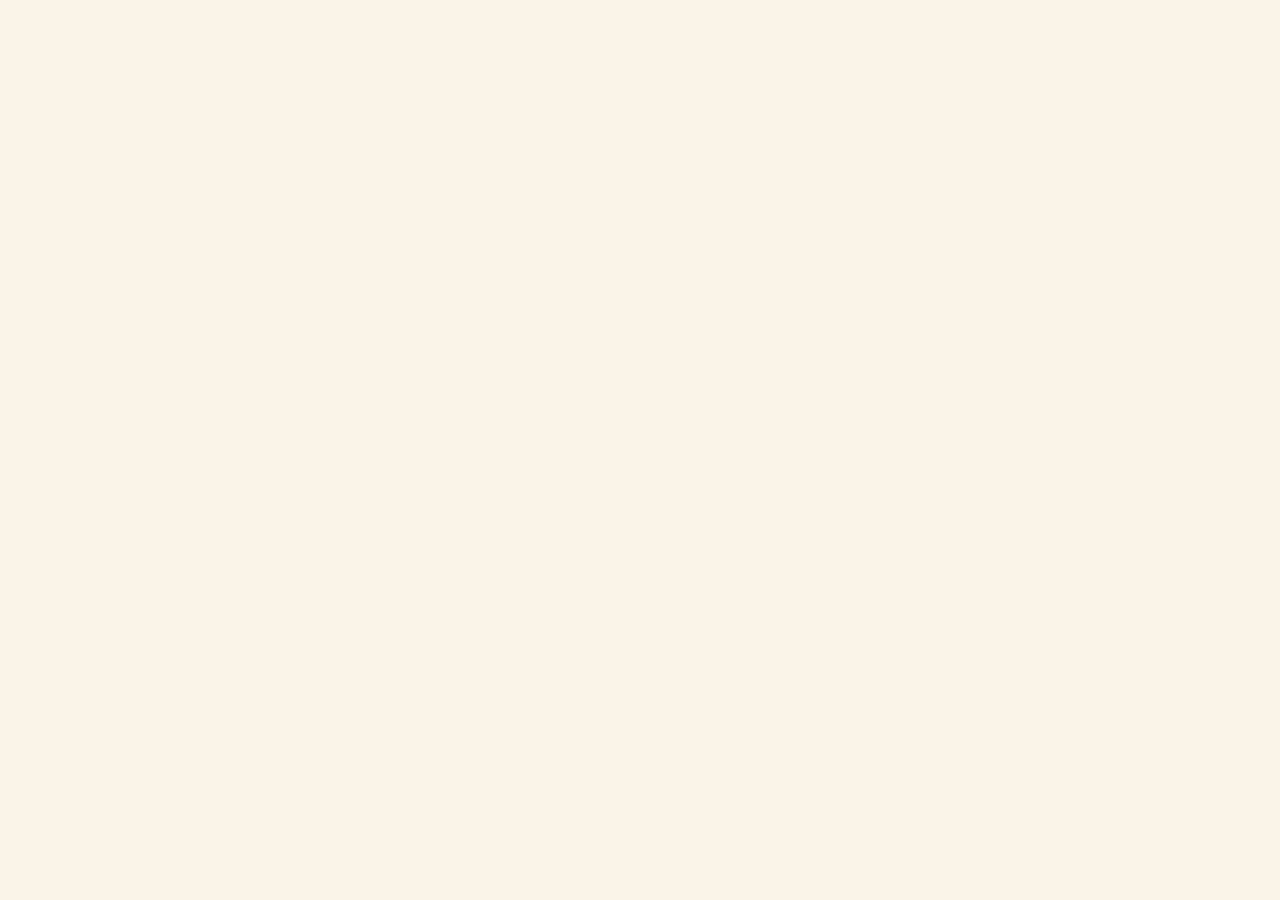
==== commit 6ef40b81: "Add The Commonplace — redesigned UI from Claude Design Full React prototype with 7 rooms: Today, Rea" ====
--- a/public/index.html
+++ b/public/index.html
@@ -3,2078 +3,27 @@
 <head>
 <meta charset="UTF-8" />
 <meta name="viewport" content="width=device-width, initial-scale=1.0" />
-<title>The Writer's Register — Grants, Fellowships & Contests</title>
+<title>The Commonplace · A Writer's Companion</title>
 <link rel="preconnect" href="https://fonts.googleapis.com" />
 <link rel="preconnect" href="https://fonts.gstatic.com" crossorigin />
-<link href="https://fonts.googleapis.com/css2?family=Fraunces:opsz,wght,SOFT@9..144,300..800,0..100&family=Inter:wght@400;500;600;700&family=JetBrains+Mono:wght@400;500&display=swap" rel="stylesheet" />
-<style>
-  :root {
-    --paper: oklch(97.5% 0.008 80);
-    --paper-2: oklch(95% 0.01 80);
-    --paper-3: oklch(92% 0.012 80);
-    --ink: oklch(20% 0.012 60);
-    --ink-2: oklch(38% 0.012 60);
-    --ink-3: oklch(55% 0.012 60);
-    --rule: oklch(86% 0.012 75);
-    --rule-2: oklch(78% 0.015 75);
-
-    --ochre: oklch(60% 0.12 65);
-    --ochre-soft: oklch(92% 0.04 75);
-    --ochre-ink: oklch(42% 0.1 55);
-
-    --sage: oklch(52% 0.07 155);
-    --sage-soft: oklch(92% 0.03 155);
-
-    --rose: oklch(55% 0.13 25);
-    --rose-soft: oklch(92% 0.035 30);
-
-    --plum: oklch(45% 0.1 320);
-    --plum-soft: oklch(92% 0.03 320);
-
-    --indigo: oklch(45% 0.11 260);
-    --indigo-soft: oklch(92% 0.03 260);
-
-    --shadow: 0 1px 0 rgba(40, 30, 20, 0.04), 0 8px 24px -16px rgba(40, 30, 20, 0.12);
-
-    --serif: "Fraunces", "Iowan Old Style", "Palatino Linotype", Georgia, serif;
-    --sans: "Inter", -apple-system, BlinkMacSystemFont, "Segoe UI", sans-serif;
-    --mono: "JetBrains Mono", ui-monospace, "SF Mono", Menlo, monospace;
-  }
-
-  * { box-sizing: border-box; margin: 0; padding: 0; }
-  html, body { background: var(--paper); color: var(--ink); font-family: var(--sans); -webkit-font-smoothing: antialiased; text-rendering: optimizeLegibility; }
-  body { font-size: 14.5px; line-height: 1.5; min-height: 100vh; }
-  a { color: inherit; }
-  button { font: inherit; color: inherit; cursor: pointer; background: none; border: none; }
-
-  /* ───── Masthead ───── */
-  .masthead {
-    border-bottom: 1px solid var(--ink);
-    background: var(--paper);
-    padding: 14px 32px 10px;
-    display: grid;
-    grid-template-columns: 1fr auto 1fr;
-    align-items: end;
-    gap: 24px;
-    position: sticky;
-    top: 0;
-    z-index: 40;
-    backdrop-filter: blur(8px);
-  }
-  .masthead-left { font-family: var(--mono); font-size: 10.5px; letter-spacing: 0.08em; text-transform: uppercase; color: var(--ink-3); }
-  .masthead-left .dot { color: var(--rose); }
-  .masthead-title {
-    font-family: var(--serif);
-    font-weight: 400;
-    font-variation-settings: "opsz" 144, "SOFT" 30;
-    font-size: 38px;
-    line-height: 0.95;
-    letter-spacing: -0.02em;
-    text-align: center;
-    font-style: italic;
-  }
-  .masthead-title .amp { font-weight: 300; color: var(--ochre-ink); font-style: italic; padding: 0 2px; }
-  .masthead-right {
-    font-family: var(--mono);
-    font-size: 10.5px;
-    letter-spacing: 0.08em;
-    text-transform: uppercase;
-    color: var(--ink-3);
-    text-align: right;
-  }
-  .masthead-right .sep { padding: 0 8px; color: var(--rule-2); }
-
-  .sub-rule {
-    border-bottom: 1px solid var(--rule);
-    padding: 8px 32px;
-    display: flex;
-    gap: 24px;
-    font-family: var(--mono);
-    font-size: 10.5px;
-    letter-spacing: 0.1em;
-    text-transform: uppercase;
-    color: var(--ink-3);
-    background: var(--paper);
-    position: sticky;
-    top: 66px;
-    z-index: 39;
-  }
-  .sub-rule b { color: var(--ink); font-weight: 600; }
-  .sub-rule .pulse {
-    display: inline-block;
-    width: 6px; height: 6px; border-radius: 50%;
-    background: var(--sage); margin-right: 6px;
-    animation: pulse 2s ease-in-out infinite;
-    vertical-align: middle;
-  }
-  @keyframes pulse { 0%, 100% { opacity: 1; } 50% { opacity: 0.3; } }
-
-  /* ───── Layout ───── */
-  .layout {
-    display: grid;
-    grid-template-columns: 280px minmax(0, 1fr) 340px;
-    gap: 0;
-    min-height: calc(100vh - 108px);
-  }
-
-  aside.rail {
-    border-right: 1px solid var(--rule);
-    padding: 28px 24px 80px;
-    overflow-y: auto;
-    max-height: calc(100vh - 108px);
-    position: sticky;
-    top: 108px;
-  }
-  aside.profile {
-    border-left: 1px solid var(--rule);
-    padding: 0;
-    overflow-y: auto;
-    max-height: calc(100vh - 108px);
-    position: sticky;
-    top: 108px;
-    background: var(--paper);
-  }
-
-  main.feed {
-    padding: 28px 40px 80px;
-    min-width: 0;
-  }
-
-  /* ───── Rail filters ───── */
-  .rail-section { margin-bottom: 24px; }
-  .rail-label {
-    font-family: var(--mono);
-    font-size: 9.5px;
-    letter-spacing: 0.14em;
-    text-transform: uppercase;
-    color: var(--ink-3);
-    margin-bottom: 8px;
-    display: flex;
-    align-items: baseline;
-    justify-content: space-between;
-    gap: 8px;
-  }
-  .rail-label a {
-    font-size: 10px;
-    text-decoration: none;
-    color: var(--ochre-ink);
-    text-transform: none;
-    letter-spacing: 0;
-    cursor: pointer;
-  }
-  .rail-label a:hover { text-decoration: underline; }
-
-  .rail-section { border-bottom: 1px solid var(--rule); padding-bottom: 14px; margin-bottom: 14px; }
-  .rail-section:last-child { border-bottom: none; }
-  .section-head {
-    display: flex;
-    align-items: center;
-    justify-content: space-between;
-    gap: 8px;
-    width: 100%;
-    padding: 4px 0;
-    cursor: pointer;
-    background: none;
-    border: none;
-    text-align: left;
-    color: inherit;
-    font: inherit;
-  }
-  .section-head:hover .sh-title { color: var(--ink); }
-  .sh-title {
-    font-family: var(--mono);
-    font-size: 9.5px;
-    letter-spacing: 0.14em;
-    text-transform: uppercase;
-    color: var(--ink-3);
-    transition: color 0.12s;
-    flex-shrink: 0;
-  }
-  .sh-summary {
-    font-size: 11.5px;
-    color: var(--ink-2);
-    font-weight: 500;
-    text-align: right;
-    flex: 1;
-    overflow: hidden;
-    text-overflow: ellipsis;
-    white-space: nowrap;
-    min-width: 0;
-  }
-  .sh-summary.muted { color: var(--ink-3); font-weight: 400; font-style: italic; font-family: var(--serif); font-size: 12px; }
-  .sh-summary.active { color: var(--ochre-ink); }
-  .sh-chev {
-    flex-shrink: 0;
-    width: 10px; height: 10px;
-    color: var(--ink-3);
-    transition: transform 0.2s;
-  }
-  .rail-section.open .sh-chev { transform: rotate(180deg); }
-  .section-body {
-    max-height: 0;
-    overflow: hidden;
-    transition: max-height 0.25s ease, margin-top 0.2s ease, opacity 0.2s ease;
-    opacity: 0;
-    margin-top: 0;
-  }
-  .rail-section.open .section-body {
-    max-height: 800px;
-    opacity: 1;
-    margin-top: 10px;
-  }
-  .filter-bar {
-    display: flex;
-    align-items: center;
-    gap: 10px;
-    padding: 10px 0 16px;
-    margin-bottom: 4px;
-  }
-  .filter-bar .lbl {
-    font-family: var(--mono);
-    font-size: 9.5px;
-    letter-spacing: 0.14em;
-    text-transform: uppercase;
-    color: var(--ink-3);
-  }
-  .filter-bar .clear-all {
-    margin-left: auto;
-    font-family: var(--mono);
-    font-size: 10px;
-    color: var(--ochre-ink);
-    cursor: pointer;
-  }
-  .filter-bar .clear-all:hover { text-decoration: underline; }
-  .filter-bar .active-count {
-    display: inline-flex;
-    align-items: center;
-    justify-content: center;
-    min-width: 18px;
-    height: 18px;
-    padding: 0 6px;
-    font-family: var(--mono);
-    font-size: 10px;
-    font-weight: 600;
-    background: var(--ink);
-    color: var(--paper);
-    border-radius: 999px;
-  }
-
-  .chip-row { display: flex; flex-wrap: wrap; gap: 6px; }
-  .chip {
-    font-family: var(--sans);
-    font-size: 12px;
-    font-weight: 500;
-    padding: 5px 10px;
-    border-radius: 999px;
-    border: 1px solid var(--rule);
-    background: transparent;
-    color: var(--ink-2);
-    cursor: pointer;
-    transition: all 0.12s;
-    display: inline-flex;
-    align-items: center;
-    gap: 6px;
-    white-space: nowrap;
-  }
-  .chip:hover { border-color: var(--ink-3); color: var(--ink); }
-  .chip.on {
-    background: var(--ink);
-    color: var(--paper);
-    border-color: var(--ink);
-  }
-  .chip .n {
-    font-family: var(--mono);
-    font-size: 10px;
-    opacity: 0.6;
-  }
-
-  /* check list for genres/sources (more compact) */
-  .check-list { display: flex; flex-direction: column; gap: 2px; }
-  .check-row {
-    display: flex;
-    align-items: center;
-    gap: 8px;
-    padding: 5px 4px;
-    border-radius: 4px;
-    cursor: pointer;
-    font-size: 13px;
-    color: var(--ink-2);
-    transition: background 0.12s;
-  }
-  .check-row:hover { background: var(--paper-2); color: var(--ink); }
-  .check-row input { accent-color: var(--ink); cursor: pointer; }
-  .check-row .count {
-    margin-left: auto;
-    font-family: var(--mono);
-    font-size: 10px;
-    color: var(--ink-3);
-  }
-
-  select, input[type="text"], input[type="number"] {
-    width: 100%;
-    padding: 8px 10px;
-    border: 1px solid var(--rule);
-    border-radius: 6px;
-    font-size: 13px;
-    font-family: var(--sans);
-    background: var(--paper);
-    color: var(--ink);
-  }
-  select:focus, input:focus { outline: 2px solid var(--ochre); outline-offset: -1px; border-color: var(--ochre); }
-
-  /* ───── Range sliders ───── */
-  .range-wrap { margin: 8px 0 4px; }
-  .range-label-row {
-    display: flex;
-    justify-content: space-between;
-    align-items: baseline;
-    margin-bottom: 8px;
-  }
-  .range-val { font-family: var(--mono); font-size: 12px; color: var(--ink); }
-  .range-slider {
-    position: relative;
-    height: 24px;
-  }
-  .range-slider .track {
-    position: absolute;
-    top: 50%;
-    transform: translateY(-50%);
-    width: 100%;
-    height: 2px;
-    background: var(--rule);
-    border-radius: 2px;
-  }
-  .range-slider .fill {
-    position: absolute;
-    top: 0;
-    height: 100%;
-    background: var(--ink);
-    border-radius: 2px;
-  }
-  .range-slider input[type="range"] {
-    position: absolute;
-    width: 100%;
-    top: 50%;
-    transform: translateY(-50%);
-    -webkit-appearance: none;
-    appearance: none;
-    background: none;
-    pointer-events: none;
-    margin: 0;
-    padding: 0;
-    height: 0;
-    z-index: 3;
-  }
-  .range-slider input[type="range"]::-webkit-slider-thumb {
-    -webkit-appearance: none;
-    width: 14px; height: 14px;
-    border-radius: 50%;
-    background: var(--paper);
-    border: 1.5px solid var(--ink);
-    cursor: pointer;
-    pointer-events: all;
-    box-shadow: 0 1px 3px rgba(0,0,0,0.15);
-  }
-  .range-slider input[type="range"]::-moz-range-thumb {
-    width: 14px; height: 14px;
-    border-radius: 50%;
-    background: var(--paper);
-    border: 1.5px solid var(--ink);
-    cursor: pointer;
-    pointer-events: all;
-  }
-
-  /* ───── Toolbar / search ───── */
-  .feed-header {
-    display: flex;
-    align-items: flex-end;
-    justify-content: space-between;
-    gap: 24px;
-    margin-bottom: 24px;
-    padding-bottom: 20px;
-    border-bottom: 2px solid var(--ink);
-  }
-  .feed-title {
-    font-family: var(--serif);
-    font-variation-settings: "opsz" 96;
-    font-size: 46px;
-    font-weight: 400;
-    line-height: 1;
-    letter-spacing: -0.02em;
-    color: var(--ink);
-  }
-  .feed-title .accent { font-style: italic; font-weight: 300; color: var(--ochre-ink); }
-  .feed-sub {
-    font-family: var(--mono);
-    font-size: 11px;
-    letter-spacing: 0.08em;
-    text-transform: uppercase;
-    color: var(--ink-3);
-    margin-top: 8px;
-  }
-  .feed-sub b { color: var(--ink); font-weight: 600; }
-
-  .toolbar {
-    display: flex;
-    gap: 12px;
-    margin-bottom: 20px;
-    align-items: center;
-  }
-  .search-wrap {
-    flex: 1;
-    position: relative;
-  }
-  .search-wrap::before {
-    content: "";
-    position: absolute;
-    left: 14px;
-    top: 50%;
-    transform: translateY(-50%);
-    width: 14px;
-    height: 14px;
-    border: 1.5px solid var(--ink-3);
-    border-radius: 50%;
-  }
-  .search-wrap::after {
-    content: "";
-    position: absolute;
-    left: 24px;
-    top: calc(50% + 4px);
-    width: 6px;
-    height: 1.5px;
-    background: var(--ink-3);
-    transform: rotate(45deg);
-    transform-origin: left;
-  }
-  .search-input {
-    width: 100%;
-    padding: 11px 14px 11px 36px;
-    border: 1px solid var(--rule-2);
-    border-radius: 8px;
-    font-size: 14px;
-    font-family: var(--sans);
-    background: var(--paper);
-    color: var(--ink);
-  }
-  .search-input:focus { outline: 2px solid var(--ochre); outline-offset: -1px; border-color: var(--ochre); }
-  .search-input::placeholder { color: var(--ink-3); }
-
-  .sort-wrap { display: flex; align-items: center; gap: 8px; }
-  .sort-wrap span {
-    font-family: var(--mono);
-    font-size: 10.5px;
-    text-transform: uppercase;
-    letter-spacing: 0.08em;
-    color: var(--ink-3);
-  }
-  .sort-wrap select { width: auto; padding: 8px 28px 8px 10px; font-size: 13px; }
-
-  /* ───── Cards ───── */
-  .cards { display: flex; flex-direction: column; }
-
-  .group-heading {
-    font-family: var(--mono);
-    font-size: 10.5px;
-    letter-spacing: 0.14em;
-    text-transform: uppercase;
-    color: var(--ink-3);
-    padding: 28px 0 10px;
-    border-bottom: 1px solid var(--rule);
-    margin-bottom: 0;
-    display: flex;
-    gap: 10px;
-    align-items: baseline;
-  }
-  .group-heading:first-child { padding-top: 0; }
-  .group-heading b { color: var(--ink); font-weight: 600; }
-  .group-heading .count {
-    margin-left: auto;
-    color: var(--ink-3);
-  }
-  .group-heading.urgent b { color: var(--rose); }
-
-  .card {
-    display: grid;
-    grid-template-columns: 72px 1fr auto;
-    gap: 20px;
-    padding: 18px 0;
-    border-bottom: 1px solid var(--rule);
-    cursor: pointer;
-    transition: background 0.12s;
-    position: relative;
-    align-items: start;
-  }
-  .card:hover { background: var(--paper-2); }
-  .card.expired { opacity: 0.5; }
-  .card.expired:hover { opacity: 0.75; }
-
-  .date-block {
-    font-family: var(--serif);
-    text-align: center;
-    line-height: 1;
-    padding-top: 4px;
-  }
-  .date-block .month {
-    font-family: var(--mono);
-    font-size: 10px;
-    text-transform: uppercase;
-    letter-spacing: 0.14em;
-    color: var(--ink-3);
-    display: block;
-    margin-bottom: 4px;
-  }
-  .date-block .day {
-    font-size: 32px;
-    font-weight: 500;
-    font-variation-settings: "opsz" 144;
-    color: var(--ink);
-    letter-spacing: -0.02em;
-    display: block;
-  }
-  .date-block .year {
-    font-family: var(--mono);
-    font-size: 9.5px;
-    color: var(--ink-3);
-    margin-top: 2px;
-    display: block;
-  }
-  .date-block.urgent .day { color: var(--rose); }
-  .date-block.rolling .month { font-style: italic; font-family: var(--serif); font-size: 11px; letter-spacing: 0; text-transform: none; color: var(--ink-2); }
-  .date-block.rolling .day { font-size: 20px; font-style: italic; font-weight: 300; color: var(--ink-2); }
-  .date-block.rolling .year { display: none; }
-
-  .card-body { min-width: 0; }
-  .card-title {
-    font-family: var(--serif);
-    font-size: 20px;
-    line-height: 1.2;
-    font-weight: 500;
-    font-variation-settings: "opsz" 36;
-    letter-spacing: -0.01em;
-    color: var(--ink);
-    margin-bottom: 2px;
-  }
-  .card-org {
-    font-size: 12.5px;
-    color: var(--ink-2);
-    margin-bottom: 8px;
-  }
-  .card-org .org-name { font-weight: 500; }
-
-  .card-meta {
-    display: flex;
-    flex-wrap: wrap;
-    gap: 14px;
-    row-gap: 6px;
-    font-size: 12px;
-    color: var(--ink-2);
-    margin-bottom: 6px;
-    align-items: center;
-  }
-  .card-meta .sep { color: var(--rule-2); }
-  .meta-pill {
-    display: inline-flex;
-    align-items: center;
-    gap: 5px;
-    font-family: var(--mono);
-    font-size: 11px;
-    white-space: nowrap;
-  }
-  .meta-pill .k { color: var(--ink-3); font-size: 10px; text-transform: uppercase; letter-spacing: 0.08em; }
-  .meta-pill .v { color: var(--ink); font-weight: 500; }
-  .meta-pill.free .v { color: var(--sage); }
-
-  .type-tag {
-    font-family: var(--mono);
-    font-size: 9.5px;
-    letter-spacing: 0.12em;
-    text-transform: uppercase;
-    padding: 3px 7px;
-    border-radius: 3px;
-    font-weight: 500;
-  }
-  .type-contest { background: var(--ochre-soft); color: var(--ochre-ink); }
-  .type-grant { background: var(--sage-soft); color: var(--sage); }
-  .type-fellowship { background: var(--plum-soft); color: var(--plum); }
-  .type-residency { background: var(--indigo-soft); color: var(--indigo); }
-  .type-unknown { background: var(--paper-3); color: var(--ink-3); }
-
-  .genre-tag {
-    font-size: 11px;
-    color: var(--ink-2);
-    font-style: italic;
-    font-family: var(--serif);
-  }
-
-  .card-desc {
-    font-family: var(--serif);
-    font-size: 13.5px;
-    line-height: 1.5;
-    color: var(--ink-2);
-    margin-top: 4px;
-    max-width: 62ch;
-    font-variation-settings: "opsz" 14;
-  }
-
-  .card-right {
-    display: flex;
-    flex-direction: column;
-    align-items: flex-end;
-    gap: 8px;
-    text-align: right;
-    min-width: 90px;
-  }
-  .award-big {
-    font-family: var(--serif);
-    font-variation-settings: "opsz" 48;
-    font-size: 22px;
-    font-weight: 500;
-    color: var(--ink);
-    line-height: 1;
-    letter-spacing: -0.01em;
-  }
-  .award-big .plus { color: var(--ochre-ink); font-style: italic; font-weight: 300; }
-  .award-label {
-    font-family: var(--mono);
-    font-size: 9px;
-    text-transform: uppercase;
-    letter-spacing: 0.12em;
-    color: var(--ink-3);
-  }
-  .save-btn {
-    width: 28px; height: 28px;
-    border-radius: 50%;
-    border: 1px solid var(--rule);
-    display: flex;
-    align-items: center;
-    justify-content: center;
-    transition: all 0.15s;
-    color: var(--ink-3);
-  }
-  .save-btn:hover { border-color: var(--ochre); color: var(--ochre-ink); }
-  .save-btn.saved { background: var(--ink); border-color: var(--ink); color: var(--paper); }
-  .save-btn svg { width: 12px; height: 12px; }
-
-  .match-badge {
-    display: flex;
-    align-items: center;
-    gap: 6px;
-    padding: 3px 8px 3px 3px;
-    border-radius: 999px;
-    background: var(--paper-2);
-    border: 1px solid var(--rule);
-  }
-  .match-ring {
-    width: 22px; height: 22px;
-    border-radius: 50%;
-    background: conic-gradient(var(--score-color, var(--sage)) calc(var(--score, 0) * 1%), var(--paper-3) 0);
-    display: flex;
-    align-items: center;
-    justify-content: center;
-    position: relative;
-  }
-  .match-ring::before {
-    content: "";
-    position: absolute;
-    inset: 2.5px;
-    border-radius: 50%;
-    background: var(--paper);
-  }
-  .match-ring span {
-    position: relative;
-    font-family: var(--mono);
-    font-size: 9px;
-    font-weight: 600;
-    color: var(--ink);
-  }
-  .match-label {
-    font-family: var(--mono);
-    font-size: 10px;
-    text-transform: uppercase;
-    letter-spacing: 0.08em;
-    color: var(--ink-2);
-  }
-
-  .match-notes {
-    display: flex;
-    flex-wrap: wrap;
-    gap: 5px;
-    margin-top: 8px;
-  }
-  .match-note {
-    font-family: var(--mono);
-    font-size: 10px;
-    color: var(--sage);
-    padding: 2px 7px;
-    background: var(--sage-soft);
-    border-radius: 3px;
-    letter-spacing: 0.02em;
-  }
-  .match-note.urgent { color: var(--rose); background: var(--rose-soft); }
-
-  /* ───── Profile rail ───── */
-  .profile-header {
-    padding: 28px 24px 20px;
-    border-bottom: 1px solid var(--rule);
-  }
-  .profile-eyebrow {
-    font-family: var(--mono);
-    font-size: 9.5px;
-    letter-spacing: 0.14em;
-    text-transform: uppercase;
-    color: var(--ink-3);
-    margin-bottom: 8px;
-  }
-  .profile-title {
-    font-family: var(--serif);
-    font-variation-settings: "opsz" 72;
-    font-size: 24px;
-    font-weight: 500;
-    line-height: 1.05;
-    letter-spacing: -0.01em;
-  }
-  .profile-title .accent { font-style: italic; font-weight: 300; color: var(--ochre-ink); }
-  .profile-blurb {
-    font-family: var(--serif);
-    font-size: 13px;
-    line-height: 1.5;
-    color: var(--ink-2);
-    margin-top: 8px;
-    font-style: italic;
-  }
-
-  .profile-body { padding: 20px 24px 80px; }
-  .profile-section { margin-bottom: 20px; }
-  .profile-section-label {
-    font-family: var(--mono);
-    font-size: 9.5px;
-    letter-spacing: 0.14em;
-    text-transform: uppercase;
-    color: var(--ink-3);
-    margin-bottom: 8px;
-  }
-  .profile-hint {
-    font-family: var(--serif);
-    font-size: 12px;
-    line-height: 1.4;
-    color: var(--ink-3);
-    font-style: italic;
-    margin-bottom: 8px;
-  }
-
-  .seg-group {
-    display: grid;
-    grid-template-columns: 1fr 1fr 1fr;
-    gap: 0;
-    border: 1px solid var(--rule);
-    border-radius: 6px;
-    overflow: hidden;
-  }
-  .seg-group button {
-    padding: 8px 4px;
-    font-size: 11.5px;
-    color: var(--ink-2);
-    border-right: 1px solid var(--rule);
-    transition: all 0.12s;
-    background: var(--paper);
-  }
-  .seg-group button:last-child { border-right: none; }
-  .seg-group button:hover { background: var(--paper-2); }
-  .seg-group button.on { background: var(--ink); color: var(--paper); }
-
-  .apply-btn {
-    display: flex;
-    align-items: center;
-    justify-content: center;
-    gap: 8px;
-    width: 100%;
-    padding: 12px;
-    background: var(--ink);
-    color: var(--paper);
-    border-radius: 8px;
-    font-weight: 500;
-    font-size: 13px;
-    letter-spacing: 0.02em;
-    margin-top: 12px;
-    transition: all 0.15s;
-  }
-  .apply-btn:hover { background: var(--ochre-ink); }
-  .apply-btn.active { background: var(--ochre-ink); }
-  .apply-btn svg { width: 14px; height: 14px; }
-
-  .profile-stats {
-    display: grid;
-    grid-template-columns: 1fr 1fr;
-    gap: 1px;
-    background: var(--rule);
-    border-radius: 8px;
-    overflow: hidden;
-    margin-top: 16px;
-  }
-  .profile-stat {
-    background: var(--paper);
-    padding: 12px 14px;
-  }
-  .profile-stat .v {
-    font-family: var(--serif);
-    font-variation-settings: "opsz" 48;
-    font-size: 24px;
-    font-weight: 500;
-    letter-spacing: -0.01em;
-    line-height: 1;
-  }
-  .profile-stat .k {
-    font-family: var(--mono);
-    font-size: 9.5px;
-    letter-spacing: 0.12em;
-    text-transform: uppercase;
-    color: var(--ink-3);
-    margin-top: 6px;
-  }
-
-  /* ───── Drawer ───── */
-  .drawer-bg {
-    position: fixed;
-    inset: 0;
-    background: rgba(30, 20, 10, 0.3);
-    backdrop-filter: blur(2px);
-    z-index: 100;
-    opacity: 0;
-    pointer-events: none;
-    transition: opacity 0.2s;
-  }
-  .drawer-bg.open { opacity: 1; pointer-events: auto; }
-  .drawer {
-    position: fixed;
-    top: 0; right: 0; bottom: 0;
-    width: min(640px, 100vw);
-    background: var(--paper);
-    z-index: 101;
-    transform: translateX(100%);
-    transition: transform 0.26s cubic-bezier(0.22, 0.88, 0.37, 1);
-    overflow-y: auto;
-    box-shadow: -24px 0 60px -20px rgba(30, 20, 10, 0.18);
-    display: flex;
-    flex-direction: column;
-  }
-  .drawer.open { transform: translateX(0); }
-  .drawer-close {
-    position: absolute;
-    top: 20px; right: 20px;
-    width: 32px; height: 32px;
-    border-radius: 50%;
-    border: 1px solid var(--rule);
-    display: flex;
-    align-items: center;
-    justify-content: center;
-    color: var(--ink-2);
-    z-index: 2;
-    background: var(--paper);
-  }
-  .drawer-close:hover { border-color: var(--ink); color: var(--ink); }
-  .drawer-head {
-    padding: 40px 40px 24px;
-    border-bottom: 1px solid var(--rule);
-    background: linear-gradient(180deg, var(--paper-2) 0%, var(--paper) 100%);
-  }
-  .drawer-eyebrow {
-    display: flex;
-    align-items: center;
-    gap: 10px;
-    margin-bottom: 14px;
-  }
-  .drawer-title {
-    font-family: var(--serif);
-    font-variation-settings: "opsz" 96;
-    font-size: 32px;
-    font-weight: 500;
-    line-height: 1.1;
-    letter-spacing: -0.015em;
-    margin-bottom: 4px;
-    text-wrap: pretty;
-  }
-  .drawer-org {
-    font-size: 13px;
-    color: var(--ink-2);
-  }
-  .drawer-org .org-name { font-weight: 500; color: var(--ink); }
-
-  .drawer-body { padding: 24px 40px 32px; flex: 1; }
-  .drawer-row {
-    display: grid;
-    grid-template-columns: 120px 1fr;
-    padding: 10px 0;
-    border-bottom: 1px solid var(--rule);
-    align-items: baseline;
-  }
-  .drawer-row:last-child { border-bottom: none; }
-  .drawer-row .k {
-    font-family: var(--mono);
-    font-size: 10px;
-    letter-spacing: 0.14em;
-    text-transform: uppercase;
-    color: var(--ink-3);
-  }
-  .drawer-row .v { font-size: 14px; color: var(--ink); }
-  .drawer-row .v.money { font-family: var(--mono); font-weight: 500; }
-
-  .drawer-desc {
-    font-family: var(--serif);
-    font-variation-settings: "opsz" 14;
-    font-size: 15px;
-    line-height: 1.65;
-    color: var(--ink);
-    margin-top: 24px;
-    max-width: 60ch;
-  }
-  .drawer-desc-label {
-    font-family: var(--mono);
-    font-size: 10px;
-    letter-spacing: 0.14em;
-    text-transform: uppercase;
-    color: var(--ink-3);
-    margin-top: 24px;
-  }
-
-  .drawer-foot {
-    border-top: 1px solid var(--rule);
-    padding: 20px 40px;
-    display: flex;
-    gap: 12px;
-    background: var(--paper);
-    position: sticky;
-    bottom: 0;
-  }
-  .btn-primary {
-    flex: 1;
-    padding: 12px 20px;
-    background: var(--ink);
-    color: var(--paper);
-    border-radius: 8px;
-    font-weight: 500;
-    font-size: 13.5px;
-    text-align: center;
-    text-decoration: none;
-    display: flex;
-    align-items: center;
-    justify-content: center;
-    gap: 8px;
-    transition: background 0.15s;
-  }
-  .btn-primary:hover { background: var(--ochre-ink); }
-  .btn-primary svg { width: 14px; height: 14px; }
-  .btn-secondary {
-    padding: 12px 18px;
-    border: 1px solid var(--rule-2);
-    border-radius: 8px;
-    font-weight: 500;
-    font-size: 13.5px;
-    color: var(--ink);
-    background: var(--paper);
-    display: flex;
-    align-items: center;
-    gap: 8px;
-  }
-  .btn-secondary:hover { border-color: var(--ink); }
-  .btn-secondary svg { width: 14px; height: 14px; }
-
-  .loading, .no-results {
-    padding: 60px 20px;
-    text-align: center;
-    color: var(--ink-3);
-  }
-  .no-results .big {
-    font-family: var(--serif);
-    font-size: 24px;
-    color: var(--ink-2);
-    font-style: italic;
-    font-weight: 400;
-    margin-bottom: 8px;
-  }
-  .no-results .small { font-size: 13px; }
-
-  .show-more-wrap { padding: 28px 0; text-align: center; }
-  .show-more {
-    padding: 10px 22px;
-    border: 1px solid var(--rule-2);
-    border-radius: 999px;
-    font-size: 12.5px;
-    color: var(--ink-2);
-    background: var(--paper);
-    font-family: var(--mono);
-    letter-spacing: 0.04em;
-  }
-  .show-more:hover { border-color: var(--ink); color: var(--ink); }
-
-  /* Saved pill at top of feed */
-  .saved-strip {
-    border: 1px solid var(--rule);
-    border-radius: 10px;
-    padding: 14px 18px;
-    margin-bottom: 24px;
-    background: var(--paper-2);
-    display: flex;
-    align-items: center;
-    gap: 14px;
-    font-size: 13px;
-  }
-  .saved-strip .count {
-    font-family: var(--serif);
-    font-variation-settings: "opsz" 48;
-    font-size: 22px;
-    font-weight: 500;
-    color: var(--ink);
-  }
-  .saved-strip .lbl { color: var(--ink-2); }
-  .saved-strip button {
-    margin-left: auto;
-    font-family: var(--mono);
-    font-size: 11px;
-    text-transform: uppercase;
-    letter-spacing: 0.08em;
-    color: var(--ochre-ink);
-  }
-  .saved-strip button:hover { text-decoration: underline; }
-
-  /* Responsive */
-  @media (max-width: 1200px) {
-    .layout { grid-template-columns: 240px minmax(0, 1fr) 300px; }
-    main.feed { padding: 24px; }
-  }
-  @media (max-width: 960px) {
-    .layout { grid-template-columns: 1fr; }
-    aside.rail, aside.profile { position: static; max-height: none; border: none; border-bottom: 1px solid var(--rule); }
-  }
-  @media (max-width: 640px) {
-    .masthead { grid-template-columns: 1fr; text-align: center; padding: 12px 16px 8px; }
-    .masthead-left, .masthead-right { text-align: center; }
-    .masthead-title { font-size: 28px; }
-    .sub-rule { top: 92px; padding: 8px 16px; overflow-x: auto; white-space: nowrap; }
-    main.feed { padding: 20px 16px; }
-    .feed-title { font-size: 32px; }
-    .card { grid-template-columns: 60px 1fr; }
-    .card-right { grid-column: 1 / -1; flex-direction: row; align-items: center; justify-content: space-between; }
-  }
-</style>
+<link href="https://fonts.googleapis.com/css2?family=Source+Serif+4:ital,opsz,wght@0,8..60,300..700;1,8..60,300..700&family=Caveat:wght@400;500;600&family=JetBrains+Mono:wght@400;500&display=swap" rel="stylesheet" />
+<link rel="stylesheet" href="styles.css" />
+<link rel="stylesheet" href="rooms.css" />
 </head>
 <body>
+<div id="root"></div>
 
-<header class="masthead">
-  <div class="masthead-left">
-    <span class="dot">●</span> Vol. I &nbsp;·&nbsp; Updated <span id="today">—</span>
-  </div>
-  <h1 class="masthead-title">The Writer's Register</h1>
-  <div class="masthead-right">
-    <span id="ed-count">—</span> opportunities<span class="sep">/</span><span id="ed-sources">—</span> sources
-  </div>
-</header>
+<script src="https://unpkg.com/react@18.3.1/umd/react.development.js" integrity="sha384-hD6/rw4ppMLGNu3tX5cjIb+uRZ7UkRJ6BPkLpg4hAu/6onKUg4lLsHAs9EBPT82L" crossorigin="anonymous"></script>
+<script src="https://unpkg.com/react-dom@18.3.1/umd/react-dom.development.js" integrity="sha384-u6aeetuaXnQ38mYT8rp6sbXaQe3NL9t+IBXmnYxwkUI2Hw4bsp2Wvmx4yRQF1uAm" crossorigin="anonymous"></script>
+<script src="https://unpkg.com/@babel/standalone@7.29.0/babel.min.js" integrity="sha384-m08KidiNqLdpJqLq95G/LEi8Qvjl/xUYll3QILypMoQ65QorJ9Lvtp2RXYGBFj1y" crossorigin="anonymous"></script>
 
-<div class="sub-rule">
-  <span><span class="pulse"></span><b id="live-active">—</b> active now</span>
-  <span>· <b id="live-urgent">—</b> closing this month</span>
-  <span>· <b id="live-free">—</b> free to enter</span>
-  <span>· <b id="live-big">—</b> over $10K</span>
-  <span style="margin-left: auto; color: var(--ink-3);">Sources: Poets &amp; Writers · Reedsy · Artist Communities · FundsForWriters</span>
-</div>
+<script src="cp-data.js"></script>
+<script type="text/babel" src="cp-shared.jsx"></script>
+<script type="text/babel" src="cp-room-today.jsx"></script>
+<script type="text/babel" src="cp-room-reading-year.jsx"></script>
+<script type="text/babel" src="cp-room-project-pipeline.jsx"></script>
+<script type="text/babel" src="cp-room-kit-ledger.jsx"></script>
+<script type="text/babel" src="cp-app.jsx"></script>
 
-<div class="layout">
-  <aside class="rail">
-    <div class="filter-bar">
-      <span class="lbl">Filters</span>
-      <span class="active-count" id="active-count" style="display:none">0</span>
-      <a class="clear-all" id="clear-all" style="display:none">Clear all</a>
-    </div>
-
-    <div class="rail-section open" data-sec="type">
-      <button class="section-head" type="button">
-        <span class="sh-title">Type</span>
-        <span class="sh-summary muted" id="sum-type">All types</span>
-        <svg class="sh-chev" viewBox="0 0 24 24" fill="none" stroke="currentColor" stroke-width="2"><path d="M6 9l6 6 6-6"/></svg>
-      </button>
-      <div class="section-body">
-        <div class="chip-row" id="type-filters"></div>
-      </div>
-    </div>
-
-    <div class="rail-section" data-sec="deadline">
-      <button class="section-head" type="button">
-        <span class="sh-title">Deadline</span>
-        <span class="sh-summary muted" id="sum-deadline">Any time</span>
-        <svg class="sh-chev" viewBox="0 0 24 24" fill="none" stroke="currentColor" stroke-width="2"><path d="M6 9l6 6 6-6"/></svg>
-      </button>
-      <div class="section-body">
-        <div class="chip-row" id="deadline-filters">
-          <button class="chip" data-dl="any">Any time</button>
-          <button class="chip" data-dl="7">Next 7 days</button>
-          <button class="chip" data-dl="30">This month</button>
-          <button class="chip" data-dl="90">Next 90 days</button>
-          <button class="chip" data-dl="rolling">Rolling</button>
-        </div>
-      </div>
-    </div>
-
-    <div class="rail-section" data-sec="genre">
-      <button class="section-head" type="button">
-        <span class="sh-title">Genre</span>
-        <span class="sh-summary muted" id="sum-genre">All genres</span>
-        <svg class="sh-chev" viewBox="0 0 24 24" fill="none" stroke="currentColor" stroke-width="2"><path d="M6 9l6 6 6-6"/></svg>
-      </button>
-      <div class="section-body">
-        <div class="check-list" id="genre-filters"></div>
-      </div>
-    </div>
-
-    <div class="rail-section" data-sec="fee">
-      <button class="section-head" type="button">
-        <span class="sh-title">Entry Fee</span>
-        <span class="sh-summary muted" id="sum-fee">Any</span>
-        <svg class="sh-chev" viewBox="0 0 24 24" fill="none" stroke="currentColor" stroke-width="2"><path d="M6 9l6 6 6-6"/></svg>
-      </button>
-      <div class="section-body">
-        <div class="range-wrap">
-          <div class="range-label-row">
-            <span class="range-val" id="fee-label">Any</span>
-            <span class="range-val" style="color: var(--ink-3); font-size: 10px;">0 → $50+</span>
-          </div>
-          <div class="range-slider">
-            <div class="track"><div class="fill" id="fee-fill"></div></div>
-            <input type="range" min="0" max="8" value="0" id="fee-min" />
-            <input type="range" min="0" max="8" value="8" id="fee-max" />
-          </div>
-        </div>
-      </div>
-    </div>
-
-    <div class="rail-section" data-sec="amount">
-      <button class="section-head" type="button">
-        <span class="sh-title">Award</span>
-        <span class="sh-summary muted" id="sum-amount">Any</span>
-        <svg class="sh-chev" viewBox="0 0 24 24" fill="none" stroke="currentColor" stroke-width="2"><path d="M6 9l6 6 6-6"/></svg>
-      </button>
-      <div class="section-body">
-        <div class="range-wrap">
-          <div class="range-label-row">
-            <span class="range-val" id="amount-label">Any</span>
-            <span class="range-val" style="color: var(--ink-3); font-size: 10px;">$0 → $100K+</span>
-          </div>
-          <div class="range-slider">
-            <div class="track"><div class="fill" id="amount-fill"></div></div>
-            <input type="range" min="0" max="10" value="0" id="amount-min" />
-            <input type="range" min="0" max="10" value="10" id="amount-max" />
-          </div>
-        </div>
-      </div>
-    </div>
-
-    <div class="rail-section" data-sec="region">
-      <button class="section-head" type="button">
-        <span class="sh-title">Region</span>
-        <span class="sh-summary muted" id="sum-region">Anywhere</span>
-        <svg class="sh-chev" viewBox="0 0 24 24" fill="none" stroke="currentColor" stroke-width="2"><path d="M6 9l6 6 6-6"/></svg>
-      </button>
-      <div class="section-body">
-        <select id="region-filter">
-          <option value="any">Any region</option>
-          <option value="us">United States only</option>
-          <option value="intl">International</option>
-        </select>
-        <input type="text" id="location-search" placeholder="Filter by city, state, country…" style="margin-top:8px;" />
-      </div>
-    </div>
-
-    <div class="rail-section" data-sec="source">
-      <button class="section-head" type="button">
-        <span class="sh-title">Source</span>
-        <span class="sh-summary muted" id="sum-source">All sources</span>
-        <svg class="sh-chev" viewBox="0 0 24 24" fill="none" stroke="currentColor" stroke-width="2"><path d="M6 9l6 6 6-6"/></svg>
-      </button>
-      <div class="section-body">
-        <div class="check-list" id="source-filters"></div>
-      </div>
-    </div>
-
-    <div class="rail-section" data-sec="status">
-      <button class="section-head" type="button">
-        <span class="sh-title">Status</span>
-        <span class="sh-summary muted" id="sum-status">Active only</span>
-        <svg class="sh-chev" viewBox="0 0 24 24" fill="none" stroke="currentColor" stroke-width="2"><path d="M6 9l6 6 6-6"/></svg>
-      </button>
-      <div class="section-body">
-        <div class="check-list">
-          <label class="check-row"><input type="checkbox" id="hide-expired" checked /> Hide expired</label>
-          <label class="check-row"><input type="checkbox" id="saved-only" /> Saved only <span class="count" id="saved-count"></span></label>
-        </div>
-      </div>
-    </div>
-  </aside>
-
-  <main class="feed">
-    <div class="feed-header">
-      <div>
-        <h2 class="feed-title">Grants <span class="accent">&amp;</span> Awards</h2>
-        <div class="feed-sub"><b id="showing-count">—</b> opportunities shown <span style="color: var(--rule-2)">·</span> sorted by <b id="sort-label">deadline</b></div>
-      </div>
-    </div>
-
-    <div class="toolbar">
-      <div class="search-wrap">
-        <input type="text" class="search-input" id="search" placeholder="Search titles, organizations, or descriptions..." />
-      </div>
-      <div class="sort-wrap">
-        <span>Sort</span>
-        <select id="sort-by">
-          <option value="deadline">Deadline, soonest</option>
-          <option value="amount-desc">Highest award</option>
-          <option value="fee-asc">Lowest fee</option>
-          <option value="title">Alphabetical</option>
-          <option value="score">Best match</option>
-        </select>
-      </div>
-    </div>
-
-    <div class="cards" id="cards">
-      <div class="loading">Loading opportunities…</div>
-    </div>
-  </main>
-
-  <aside class="profile">
-    <div class="profile-header">
-      <div class="profile-eyebrow">§ The Writer's Desk</div>
-      <div class="profile-title">Tell us who <span class="accent">you</span> are</div>
-      <div class="profile-blurb">We'll rank every opportunity by how well it fits your work, stage, and background.</div>
-    </div>
-    <div class="profile-body">
-      <div class="profile-section">
-        <div class="profile-section-label">What do you write?</div>
-        <div class="chip-row" id="profile-genres"></div>
-      </div>
-
-      <div class="profile-section">
-        <div class="profile-section-label">Career stage</div>
-        <div class="seg-group" id="profile-stage">
-          <button data-v="emerging">Emerging</button>
-          <button data-v="mid-career">Mid-career</button>
-          <button data-v="established">Established</button>
-        </div>
-      </div>
-
-      <div class="profile-section">
-        <div class="profile-section-label">Publication history</div>
-        <select id="profile-pub">
-          <option value="">Any / prefer not to say</option>
-          <option value="unpublished">Unpublished</option>
-          <option value="published_magazines">Published in magazines</option>
-          <option value="published_one_book">Published one book</option>
-          <option value="published_multiple">Multiple books</option>
-        </select>
-      </div>
-
-      <div class="profile-section">
-        <div class="profile-section-label">Background <span style="color: var(--ink-3); text-transform: none; letter-spacing: 0;">(optional)</span></div>
-        <div class="profile-hint">Surfaces opportunities designed to support writers from specific communities.</div>
-        <div class="chip-row" id="profile-demo"></div>
-      </div>
-
-      <div class="profile-section">
-        <div class="profile-section-label">Location</div>
-        <div class="seg-group" id="profile-citizen">
-          <button data-v="true">US-based</button>
-          <button data-v="false">Elsewhere</button>
-          <button data-v="">Either</button>
-        </div>
-      </div>
-
-      <button class="apply-btn" id="apply-profile">
-        <svg viewBox="0 0 24 24" fill="none" stroke="currentColor" stroke-width="2"><path d="M12 2l2.4 7.4H22l-6.2 4.5 2.4 7.4L12 16.8l-6.2 4.5 2.4-7.4L2 9.4h7.6z"/></svg>
-        <span id="apply-label">Rank my matches</span>
-      </button>
-
-      <div class="profile-stats" id="profile-stats" style="display: none;">
-        <div class="profile-stat">
-          <div class="v" id="stat-matches">—</div>
-          <div class="k">Strong matches</div>
-        </div>
-        <div class="profile-stat">
-          <div class="v" id="stat-free">—</div>
-          <div class="k">Free &amp; fits</div>
-        </div>
-      </div>
-    </div>
-  </aside>
-</div>
-
-<div class="drawer-bg" id="drawer-bg"></div>
-<aside class="drawer" id="drawer" aria-hidden="true">
-  <button class="drawer-close" id="drawer-close" aria-label="Close">
-    <svg width="14" height="14" viewBox="0 0 24 24" fill="none" stroke="currentColor" stroke-width="2"><path d="M18 6L6 18M6 6l12 12"/></svg>
-  </button>
-  <div id="drawer-content"></div>
-</aside>
-
-<script>
-const SRC = { pw: 'Poets & Writers', reedsy: 'Reedsy', aca: 'Artist Communities', ffw: 'FundsForWriters' };
-
-const ALIASES = {
-  literature: new Set(['fiction','creative nonfiction','poetry','novel','short story','essay','memoir']),
-  'literary arts': new Set(['fiction','creative nonfiction','poetry','novel','short story','essay','memoir']),
-  writing: new Set(['fiction','creative nonfiction','poetry','novel','short story','essay','memoir']),
-  fiction: new Set(['fiction','novel','short story']),
-  'creative nonfiction': new Set(['creative nonfiction','essay','memoir','non-fiction']),
-  'non-fiction': new Set(['creative nonfiction','essay','memoir','non-fiction']),
-};
-
-const FEE_STEPS = [0, 5, 10, 15, 20, 25, 35, 50];
-const AWARD_STEPS = [0, 100, 500, 1000, 2500, 5000, 10000, 25000, 50000, 100000];
-
-const GENRE_OPTIONS = ['Fiction', 'Short Story', 'Novel', 'Poetry', 'Creative Nonfiction', 'Memoir', 'Essay', 'Flash Fiction'];
-const DEMO_OPTIONS = ['Woman', 'BIPOC', 'LGBTQ+', 'Immigrant', 'Disabled', 'Indigenous'];
-const DEMO_VALS = { 'Woman': 'women', 'BIPOC': 'BIPOC', 'LGBTQ+': 'LGBTQ', 'Immigrant': 'immigrant', 'Disabled': 'disabled', 'Indigenous': 'indigenous' };
-
-const MONTHS = ['Jan','Feb','Mar','Apr','May','Jun','Jul','Aug','Sep','Oct','Nov','Dec'];
-
-let ALL = [];
-let scored = {};
-let profileOn = false;
-let activeDeadline = 'any';
-let saved = new Set(JSON.parse(localStorage.getItem('wr_saved') || '[]'));
-let currentDetail = null;
-
-function fmtMoney(v) {
-  if (v == null) return '—';
-  if (v === 0) return 'Free';
-  if (v >= 1000) return '$' + (v % 1000 === 0 ? (v / 1000) + 'K' : (v / 1000).toFixed(1) + 'K');
-  return '$' + v;
-}
-
-function fmtAward(raw, numeric) {
-  if (numeric == null || numeric === 0) {
-    if (raw && raw !== '0' && raw !== '$0') return raw;
-    return null;
-  }
-  if (numeric >= 1000) {
-    return numeric % 1000 === 0 ? '$' + (numeric/1000) + 'K' : '$' + (numeric/1000).toFixed(1) + 'K';
-  }
-  return '$' + numeric.toLocaleString();
-}
-
-function parseDate(d) {
-  if (!d) return null;
-  const dt = new Date(d);
-  return isNaN(dt) ? null : dt;
-}
-
-function dayDiff(d) {
-  if (!d) return null;
-  return Math.floor((d - new Date()) / 86400000);
-}
-
-document.getElementById('today').textContent = new Date().toLocaleDateString('en-US', { month: 'long', day: 'numeric', year: 'numeric' });
-
-// ───── Slider plumbing ─────
-function setupSlider(prefix, steps) {
-  const minEl = document.getElementById(prefix + '-min');
-  const maxEl = document.getElementById(prefix + '-max');
-  const fillEl = document.getElementById(prefix + '-fill');
-  const labelEl = document.getElementById(prefix + '-label');
-  const maxIdx = +minEl.getAttribute('max');
-
-  function update() {
-    let lo = +minEl.value, hi = +maxEl.value;
-    if (lo > hi) { const t = lo; lo = hi; hi = t; minEl.value = lo; maxEl.value = hi; }
-    const loPct = (lo / maxIdx) * 100, hiPct = (hi / maxIdx) * 100;
-    fillEl.style.left = loPct + '%';
-    fillEl.style.width = (hiPct - loPct) + '%';
-    minEl.style.zIndex = lo >= maxIdx - 1 ? 5 : 3;
-
-    const loVal = steps[lo] ?? 0;
-    const isHiMax = hi >= steps.length;
-    const hiVal = isHiMax ? null : steps[hi];
-    let label;
-    if (lo === 0 && isHiMax) label = 'Any';
-    else if (prefix === 'fee' && lo === 0 && hi === 0) label = 'Free only';
-    else if (lo === hi) label = fmtMoney(loVal);
-    else if (isHiMax) label = fmtMoney(loVal) + '+';
-    else label = fmtMoney(loVal) + ' – ' + fmtMoney(hiVal);
-    labelEl.textContent = label;
-    render();
-  }
-
-  minEl.addEventListener('input', () => { if (+minEl.value > +maxEl.value) minEl.value = maxEl.value; update(); });
-  maxEl.addEventListener('input', () => { if (+maxEl.value < +minEl.value) maxEl.value = minEl.value; update(); });
-  update();
-}
-
-// ───── Load ─────
-fetch('data.json').then(r => r.json()).then(data => {
-  ALL = data;
-  const active = ALL.filter(d => !d.deadline_expired);
-  const free = active.filter(d => d.entry_fee_numeric === 0);
-  const big = active.filter(d => (d.award_amount_numeric || 0) >= 10000);
-  const thisMonth = active.filter(d => { const dt = parseDate(d.deadline_date); const dd = dayDiff(dt); return dd != null && dd >= 0 && dd <= 30; });
-
-  document.getElementById('ed-count').textContent = ALL.length.toLocaleString();
-  document.getElementById('ed-sources').textContent = new Set(ALL.map(d => d.source)).size;
-  document.getElementById('live-active').textContent = active.length.toLocaleString();
-  document.getElementById('live-urgent').textContent = thisMonth.length.toLocaleString();
-  document.getElementById('live-free').textContent = free.length.toLocaleString();
-  document.getElementById('live-big').textContent = big.length.toLocaleString();
-
-  buildFilters();
-  setupSlider('fee', FEE_STEPS);
-  setupSlider('amount', AWARD_STEPS);
-  buildProfile();
-  bindEvents();
-  render();
-  updateSavedCount();
-});
-
-function buildFilters() {
-  const types = {}, genres = {}, sources = {};
-  ALL.forEach(d => {
-    const t = d.opportunity_type || 'unknown';
-    types[t] = (types[t] || 0) + 1;
-    sources[d.source] = (sources[d.source] || 0) + 1;
-    if (d.writing_types) d.writing_types.split(/[,;/]|\band\b/).forEach(g => {
-      g = g.trim().toLowerCase();
-      if (g.length > 1) genres[g] = (genres[g] || 0) + 1;
-    });
-  });
-
-  // Types as chips
-  const typeEl = document.getElementById('type-filters');
-  const typeOrder = ['contest','grant','fellowship','residency'];
-  const entries = Object.entries(types).sort((a, b) => {
-    const ia = typeOrder.indexOf(a[0]); const ib = typeOrder.indexOf(b[0]);
-    if (ia === -1 && ib === -1) return b[1] - a[1];
-    if (ia === -1) return 1; if (ib === -1) return -1;
-    return ia - ib;
-  });
-  typeEl.innerHTML = entries.map(([v, c]) =>
-    `<button class="chip on" data-f="type" data-v="${v}">${cap(v)} <span class="n">${c}</span></button>`
-  ).join('');
-
-  // Genres as check-list (top 12)
-  const topGenres = Object.entries(genres).sort((a, b) => b[1] - a[1]).slice(0, 12);
-  document.getElementById('genre-filters').innerHTML = topGenres.map(([v, c]) =>
-    `<label class="check-row"><input type="checkbox" data-f="genre" value="${v}" checked /> ${cap(v)} <span class="count">${c}</span></label>`
-  ).join('');
-
-  // Sources as check-list
-  document.getElementById('source-filters').innerHTML = Object.entries(sources)
-    .sort((a, b) => b[1] - a[1])
-    .map(([v, c]) =>
-      `<label class="check-row"><input type="checkbox" data-f="source" value="${v}" checked /> ${SRC[v] || v} <span class="count">${c}</span></label>`
-    ).join('');
-}
-
-function buildProfile() {
-  document.getElementById('profile-genres').innerHTML = GENRE_OPTIONS.map(g =>
-    `<button class="chip" data-pg="${g.toLowerCase()}">${g}</button>`
-  ).join('');
-  document.getElementById('profile-demo').innerHTML = DEMO_OPTIONS.map(d =>
-    `<button class="chip" data-pd="${DEMO_VALS[d]}">${d}</button>`
-  ).join('');
-}
-
-function cap(s) { return s.replace(/\b\w/g, c => c.toUpperCase()); }
-
-// ───── Events ─────
-function bindEvents() {
-  document.getElementById('search').addEventListener('input', debounce(render, 200));
-  document.getElementById('sort-by').addEventListener('change', () => {
-    document.getElementById('sort-label').textContent = document.getElementById('sort-by').options[document.getElementById('sort-by').selectedIndex].textContent.toLowerCase();
-    render();
-  });
-  document.getElementById('hide-expired').addEventListener('change', render);
-  document.getElementById('saved-only').addEventListener('change', render);
-  document.getElementById('region-filter').addEventListener('change', render);
-  document.getElementById('location-search').addEventListener('input', debounce(render, 200));
-
-  // Type chips toggle
-  document.getElementById('type-filters').addEventListener('click', e => {
-    const c = e.target.closest('.chip'); if (!c) return;
-    c.classList.toggle('on');
-    render();
-  });
-
-  // Collapsible sections
-  document.querySelectorAll('.rail-section .section-head').forEach(h => {
-    h.addEventListener('click', () => {
-      h.closest('.rail-section').classList.toggle('open');
-    });
-  });
-
-  // Clear all
-  document.getElementById('clear-all').addEventListener('click', () => {
-    document.querySelectorAll('#type-filters .chip').forEach(c => c.classList.add('on'));
-    document.querySelectorAll('[data-f="genre"]').forEach(e => e.checked = true);
-    document.querySelectorAll('[data-f="source"]').forEach(e => e.checked = true);
-    document.querySelectorAll('#deadline-filters .chip').forEach(c => c.classList.remove('on'));
-    document.querySelector('#deadline-filters .chip[data-dl="any"]').classList.add('on');
-    activeDeadline = 'any';
-    document.getElementById('fee-min').value = 0;
-    document.getElementById('fee-max').value = 8;
-    document.getElementById('amount-min').value = 0;
-    document.getElementById('amount-max').value = 10;
-    document.getElementById('region-filter').value = 'any';
-    document.getElementById('location-search').value = '';
-    document.getElementById('hide-expired').checked = true;
-    document.getElementById('saved-only').checked = false;
-    document.getElementById('search').value = '';
-    setupSlider('fee', FEE_STEPS);
-    setupSlider('amount', AWARD_STEPS);
-    render();
-  });
-
-  // Deadline chips
-  document.getElementById('deadline-filters').addEventListener('click', e => {
-    const c = e.target.closest('.chip'); if (!c) return;
-    document.querySelectorAll('#deadline-filters .chip').forEach(x => x.classList.remove('on'));
-    c.classList.add('on');
-    activeDeadline = c.dataset.dl;
-    render();
-  });
-  document.querySelector('#deadline-filters .chip[data-dl="any"]').classList.add('on');
-
-  // Generic checkbox change
-  document.addEventListener('change', e => { if (e.target.dataset.f) render(); });
-
-  // Profile genre/demo chips
-  document.getElementById('profile-genres').addEventListener('click', e => {
-    const c = e.target.closest('.chip'); if (!c) return;
-    c.classList.toggle('on');
-  });
-  document.getElementById('profile-demo').addEventListener('click', e => {
-    const c = e.target.closest('.chip'); if (!c) return;
-    c.classList.toggle('on');
-  });
-
-  // Stage segmented
-  document.getElementById('profile-stage').addEventListener('click', e => {
-    const b = e.target.closest('button'); if (!b) return;
-    const wasOn = b.classList.contains('on');
-    document.querySelectorAll('#profile-stage button').forEach(x => x.classList.remove('on'));
-    if (!wasOn) b.classList.add('on');
-  });
-  document.getElementById('profile-citizen').addEventListener('click', e => {
-    const b = e.target.closest('button'); if (!b) return;
-    document.querySelectorAll('#profile-citizen button').forEach(x => x.classList.remove('on'));
-    b.classList.add('on');
-  });
-  document.querySelector('#profile-citizen button[data-v="true"]').classList.add('on');
-
-  document.getElementById('apply-profile').addEventListener('click', () => {
-    profileOn = true;
-    scoreAll();
-    document.getElementById('sort-by').value = 'score';
-    document.getElementById('sort-label').textContent = 'best match';
-    document.getElementById('apply-label').textContent = 'Re-rank matches';
-    document.getElementById('apply-profile').classList.add('active');
-
-    const strong = ALL.filter(d => !d.deadline_expired && (scored[d.id]?.s || 0) >= 90).length;
-    const freeFit = ALL.filter(d => !d.deadline_expired && (scored[d.id]?.s || 0) >= 70 && d.entry_fee_numeric === 0).length;
-    document.getElementById('stat-matches').textContent = strong;
-    document.getElementById('stat-free').textContent = freeFit;
-    document.getElementById('profile-stats').style.display = 'grid';
-    render();
-  });
-
-  // Drawer
-  document.getElementById('drawer-bg').addEventListener('click', closeDrawer);
-  document.getElementById('drawer-close').addEventListener('click', closeDrawer);
-  document.addEventListener('keydown', e => { if (e.key === 'Escape') closeDrawer(); });
-}
-
-function updateSavedCount() {
-  document.getElementById('saved-count').textContent = saved.size || '';
-}
-
-// ───── Profile & scoring ─────
-function getProfile() {
-  return {
-    genres: [...document.querySelectorAll('#profile-genres .chip.on')].map(e => e.dataset.pg),
-    stage: (document.querySelector('#profile-stage button.on') || {}).dataset?.v || '',
-    pub: document.getElementById('profile-pub').value,
-    demo: [...document.querySelectorAll('#profile-demo .chip.on')].map(e => e.dataset.pd),
-    us: (document.querySelector('#profile-citizen button.on') || {}).dataset?.v,
-  };
-}
-
-function scoreAll() {
-  const p = getProfile();
-  scored = {};
-  ALL.forEach(d => { scored[d.id] = scoreOne(d, p); });
-}
-
-function scoreOne(d, p) {
-  let s = 0; const n = [];
-  const txt = `${d.description || ''} ${d.eligibility_notes || ''}`.toLowerCase();
-
-  const og = pl(d.writing_types), pg = p.genres;
-  if (!og.length) s += 15;
-  else if (pg.length && overlap(og, pg)) { s += 30; n.push('Your genre'); }
-  else if (pg.length) {
-    if (['writer','writing','literary','fiction','poet','author'].some(k => (d.description || '').toLowerCase().includes(k))) { s += 10; n.push('Writing-adjacent'); }
-  } else s += 15;
-
-  if (p.stage) {
-    if (txt.includes(p.stage)) { s += 20; n.push(`For ${p.stage} writers`); }
-    else if (!['emerging','early-career','established','mid-career','debut'].some(k => txt.includes(k))) s += 10;
-    else s += 5;
-  } else s += 10;
-
-  if (p.pub === 'unpublished' && txt.includes('unpublished')) { s += 15; n.push('Welcomes unpublished'); }
-  else if (txt.includes('published') && p.pub?.includes('published')) s += 15;
-  else if (!['published','unpublished','first book'].some(k => txt.includes(k))) s += 10;
-  else s += 5;
-
-  const geo = `${d.geography || ''} ${txt}`.toLowerCase();
-  if (geo.includes('international') || geo.includes('worldwide')) { s += 15; n.push('Open internationally'); }
-  else if ((geo.includes('u.s.') || geo.includes('united states')) && p.us === 'true') s += 15;
-  else if (!geo.includes('resident') && !geo.includes('citizen')) s += 10;
-  else s += 5;
-
-  if (p.demo.length && p.demo.some(x => txt.includes(x.toLowerCase()))) { s += 15; n.push('Supports your background'); }
-  else s += 5;
-
-  const amt = d.award_amount_numeric;
-  if (amt != null && amt >= 5000) { s += 10; n.push(fmtAward(null, amt) + ' award'); }
-  else if (amt != null && amt >= 1000) s += 8;
-  else if (amt != null && amt > 0) s += 5;
-  else s += 3;
-
-  const fee = d.entry_fee_numeric;
-  if (fee != null && fee === 0) { s += 10; n.push('Free to enter'); }
-  else if (fee != null && fee <= 10) s += 7;
-  else if (fee != null && fee <= 20) s += 4;
-  else s += 2;
-
-  if (d.deadline_date) {
-    const days = dayDiff(parseDate(d.deadline_date));
-    if (days != null) {
-      if (days > 60) s += 10;
-      else if (days > 30) s += 7;
-      else if (days > 14) { s += 5; n.push(`${days} days left`); }
-      else if (days > 0) { s += 3; n.push({ urgent: true, text: `${days}d — urgent` }); }
-    }
-  } else s += 5;
-
-  return { s, n };
-}
-
-function pl(v) {
-  if (!v) return [];
-  return v.split(/[,;/]|\band\b/).map(s => s.trim().toLowerCase()).filter(s => s.length > 1);
-}
-
-function overlap(a, b) {
-  const sa = new Set(a), sb = new Set(b);
-  for (const x of sa) if (sb.has(x)) return true;
-  for (const x of sa) for (const y of sb) if (x.includes(y) || y.includes(x)) return true;
-  const ea = new Set(a), eb = new Set(b);
-  a.forEach(x => { if (ALIASES[x]) ALIASES[x].forEach(v => ea.add(v)); });
-  b.forEach(x => { if (ALIASES[x]) ALIASES[x].forEach(v => eb.add(v)); });
-  for (const x of ea) if (eb.has(x)) return true;
-  return false;
-}
-
-// ───── Render ─────
-function updateSummaries(types, genres, srcs, feeActive, amtActive, feeLo, feeHi, amtLo, amtHi, region, locQ) {
-  let active = 0;
-
-  // Type
-  const totalTypes = document.querySelectorAll('#type-filters .chip').length;
-  const sumT = document.getElementById('sum-type');
-  if (types.size === totalTypes) { sumT.textContent = 'All types'; sumT.className = 'sh-summary muted'; }
-  else if (types.size === 0) { sumT.textContent = 'None selected'; sumT.className = 'sh-summary active'; active++; }
-  else { sumT.textContent = [...types].map(cap).join(', '); sumT.className = 'sh-summary active'; active++; }
-
-  // Deadline
-  const sumD = document.getElementById('sum-deadline');
-  const dlMap = { any: 'Any time', '7': 'Next 7 days', '30': 'This month', '90': 'Next 90 days', rolling: 'Rolling' };
-  sumD.textContent = dlMap[activeDeadline] || 'Any time';
-  if (activeDeadline !== 'any') { sumD.className = 'sh-summary active'; active++; } else { sumD.className = 'sh-summary muted'; }
-
-  // Genre
-  const totalGenres = document.querySelectorAll('[data-f="genre"]').length;
-  const sumG = document.getElementById('sum-genre');
-  if (genres.size === totalGenres) { sumG.textContent = 'All genres'; sumG.className = 'sh-summary muted'; }
-  else if (genres.size === 0) { sumG.textContent = 'None'; sumG.className = 'sh-summary active'; active++; }
-  else if (genres.size <= 2) { sumG.textContent = [...genres].map(cap).join(', '); sumG.className = 'sh-summary active'; active++; }
-  else { sumG.textContent = `${genres.size} selected`; sumG.className = 'sh-summary active'; active++; }
-
-  // Fee
-  const sumF = document.getElementById('sum-fee');
-  sumF.textContent = document.getElementById('fee-label').textContent;
-  if (feeActive) { sumF.className = 'sh-summary active'; active++; } else { sumF.className = 'sh-summary muted'; }
-
-  // Amount
-  const sumA = document.getElementById('sum-amount');
-  sumA.textContent = document.getElementById('amount-label').textContent;
-  if (amtActive) { sumA.className = 'sh-summary active'; active++; } else { sumA.className = 'sh-summary muted'; }
-
-  // Region
-  const sumR = document.getElementById('sum-region');
-  const regMap = { any: 'Anywhere', us: 'United States', intl: 'International' };
-  let regLabel = regMap[region];
-  if (locQ) regLabel = (region === 'any' ? '' : regLabel + ' · ') + `“${locQ}”`;
-  sumR.textContent = regLabel;
-  if (region !== 'any' || locQ) { sumR.className = 'sh-summary active'; active++; } else { sumR.className = 'sh-summary muted'; }
-
-  // Source
-  const totalSrcs = document.querySelectorAll('[data-f="source"]').length;
-  const sumS = document.getElementById('sum-source');
-  if (srcs.size === totalSrcs) { sumS.textContent = 'All sources'; sumS.className = 'sh-summary muted'; }
-  else if (srcs.size === 0) { sumS.textContent = 'None'; sumS.className = 'sh-summary active'; active++; }
-  else { sumS.textContent = [...srcs].map(s => SRC[s] || s).join(', '); sumS.className = 'sh-summary active'; active++; }
-
-  // Status
-  const hideExp = document.getElementById('hide-expired').checked;
-  const savedOnly = document.getElementById('saved-only').checked;
-  const sumSt = document.getElementById('sum-status');
-  const parts = [];
-  if (!hideExp) parts.push('Show expired');
-  if (savedOnly) parts.push('Saved only');
-  if (parts.length) { sumSt.textContent = parts.join(' · '); sumSt.className = 'sh-summary active'; active++; }
-  else { sumSt.textContent = 'Active only'; sumSt.className = 'sh-summary muted'; }
-
-  // Bar
-  const ac = document.getElementById('active-count');
-  const ca = document.getElementById('clear-all');
-  if (active > 0) {
-    ac.style.display = 'inline-flex';
-    ac.textContent = active;
-    ca.style.display = 'inline';
-  } else {
-    ac.style.display = 'none';
-    ca.style.display = 'none';
-  }
-}
-
-function render() {
-  const q = document.getElementById('search').value.toLowerCase();
-  const hideExp = document.getElementById('hide-expired').checked;
-  const savedOnly = document.getElementById('saved-only').checked;
-  const sort = document.getElementById('sort-by').value;
-  const region = document.getElementById('region-filter').value;
-  const locQ = document.getElementById('location-search').value.toLowerCase().trim();
-
-  const types = new Set();
-  document.querySelectorAll('#type-filters .chip.on').forEach(c => types.add(c.dataset.v));
-  const genres = new Set();
-  document.querySelectorAll('[data-f="genre"]:checked').forEach(e => genres.add(e.value));
-  const srcs = new Set();
-  document.querySelectorAll('[data-f="source"]:checked').forEach(e => srcs.add(e.value));
-
-  const feeLoIdx = +document.getElementById('fee-min').value;
-  const feeHiIdx = +document.getElementById('fee-max').value;
-  const amtLoIdx = +document.getElementById('amount-min').value;
-  const amtHiIdx = +document.getElementById('amount-max').value;
-  const feeLo = FEE_STEPS[feeLoIdx] ?? 0;
-  const feeHi = feeHiIdx >= FEE_STEPS.length ? null : FEE_STEPS[feeHiIdx] ?? null;
-  const amtLo = AWARD_STEPS[amtLoIdx] ?? 0;
-  const amtHi = amtHiIdx >= AWARD_STEPS.length ? null : AWARD_STEPS[amtHiIdx] ?? null;
-  const feeActive = feeLoIdx > 0 || feeHiIdx < FEE_STEPS.length;
-  const amtActive = amtLoIdx > 0 || amtHiIdx < AWARD_STEPS.length;
-
-  let f = ALL.filter(d => {
-    if (hideExp && d.deadline_expired) return false;
-    if (savedOnly && !saved.has(d.id)) return false;
-    if (!types.has(d.opportunity_type || 'unknown')) return false;
-    if (!srcs.has(d.source)) return false;
-    if (genres.size) {
-      const og = pl(d.writing_types);
-      if (og.length && !og.some(g => genres.has(g))) return false;
-    }
-
-    if (activeDeadline !== 'any') {
-      const dd = dayDiff(parseDate(d.deadline_date));
-      if (activeDeadline === 'rolling') {
-        if (d.deadline_date) return false;
-      } else {
-        const days = +activeDeadline;
-        if (dd == null || dd < 0 || dd > days) return false;
-      }
-    }
-
-    if (feeActive) {
-      const fee = d.entry_fee_numeric;
-      if (fee == null) return false;
-      if (fee < feeLo) return false;
-      if (feeHi != null && fee > feeHi) return false;
-    }
-    if (amtActive) {
-      const amt = d.award_amount_numeric;
-      if (amt == null) { if (amtHi != null) return false; }
-      else { if (amt < amtLo) return false; if (amtHi != null && amt > amtHi) return false; }
-    }
-
-    if (region !== 'any') {
-      const geo = (d.geography || '').toLowerCase();
-      if (geo) {
-        if (region === 'us' && !geo.includes('united states')) return false;
-        if (region === 'intl' && geo.includes('united states')) return false;
-      }
-    }
-    if (locQ) {
-      const geo = (d.geography || '').toLowerCase();
-      if (!geo.includes(locQ)) return false;
-    }
-
-    if (q) {
-      const h = `${d.title} ${d.organization} ${d.description} ${d.writing_types}`.toLowerCase();
-      if (!h.includes(q)) return false;
-    }
-    return true;
-  });
-
-  f.sort((a, b) => {
-    if (sort === 'score' && profileOn) return (scored[b.id]?.s || 0) - (scored[a.id]?.s || 0);
-    if (sort === 'deadline') {
-      const ea = a.deadline_expired ? 1 : 0, eb = b.deadline_expired ? 1 : 0;
-      if (ea !== eb) return ea - eb;
-      const da = a.deadline_date || '9999', db = b.deadline_date || '9999';
-      return da < db ? -1 : da > db ? 1 : 0;
-    }
-    if (sort === 'amount-desc') return (b.award_amount_numeric ?? 0) - (a.award_amount_numeric ?? 0);
-    if (sort === 'fee-asc') return (a.entry_fee_numeric ?? 999) - (b.entry_fee_numeric ?? 999);
-    if (sort === 'title') return (a.title || '').localeCompare(b.title || '');
-    return 0;
-  });
-
-  document.getElementById('showing-count').textContent = f.length.toLocaleString();
-
-  updateSummaries(types, genres, srcs, feeActive, amtActive, feeLo, feeHi, amtLo, amtHi, region, locQ);
-
-  const el = document.getElementById('cards');
-  if (!f.length) {
-    el.innerHTML = `<div class="no-results">
-      <div class="big">Nothing matches those filters.</div>
-      <div class="small">Try broadening your genre, fee, or deadline window.</div>
-    </div>`;
-    return;
-  }
-
-  const N = 40;
-  const slice = f.slice(0, N);
-  let html = '';
-  if (sort === 'deadline' && !profileOn) {
-    // Grouped by time
-    const groups = groupByTime(slice);
-    groups.forEach(g => {
-      if (g.items.length) {
-        html += `<div class="group-heading ${g.urgent ? 'urgent' : ''}"><b>${g.label}</b> <span>${g.sub}</span> <span class="count">${g.items.length}</span></div>`;
-        html += g.items.map(card).join('');
-      }
-    });
-  } else {
-    html = slice.map(card).join('');
-  }
-  el.innerHTML = html;
-
-  if (f.length > N) {
-    const wrap = document.createElement('div');
-    wrap.className = 'show-more-wrap';
-    const btn = document.createElement('button');
-    btn.className = 'show-more';
-    btn.textContent = `Show all ${f.length.toLocaleString()} →`;
-    btn.onclick = () => {
-      wrap.remove();
-      const rest = f.slice(N);
-      el.insertAdjacentHTML('beforeend', rest.map(card).join(''));
-    };
-    wrap.appendChild(btn);
-    el.appendChild(wrap);
-  }
-
-  // Card click wiring
-  el.querySelectorAll('.card').forEach((cEl, i) => {
-    cEl.addEventListener('click', e => {
-      if (e.target.closest('.save-btn') || e.target.closest('a')) return;
-      const id = cEl.dataset.id;
-      const item = ALL.find(x => x.id === id);
-      if (item) openDrawer(item);
-    });
-  });
-  el.querySelectorAll('.save-btn').forEach(b => {
-    b.addEventListener('click', e => {
-      e.stopPropagation();
-      toggleSave(b.dataset.id);
-      b.classList.toggle('saved');
-    });
-  });
-}
-
-function groupByTime(items) {
-  const now = new Date();
-  const groups = [
-    { key: 'urgent', label: 'Closing this week', sub: '7 days', items: [], urgent: true },
-    { key: 'soon', label: 'Closing this month', sub: '8-30 days', items: [] },
-    { key: 'later', label: 'Coming up', sub: '31-90 days', items: [] },
-    { key: 'far', label: 'Further out', sub: '90+ days', items: [] },
-    { key: 'rolling', label: 'Rolling / no set deadline', sub: '', items: [] },
-    { key: 'expired', label: 'Expired', sub: '', items: [] },
-  ];
-  items.forEach(d => {
-    if (d.deadline_expired) { groups[5].items.push(d); return; }
-    const dd = dayDiff(parseDate(d.deadline_date));
-    if (dd == null) groups[4].items.push(d);
-    else if (dd < 0) groups[5].items.push(d);
-    else if (dd <= 7) groups[0].items.push(d);
-    else if (dd <= 30) groups[1].items.push(d);
-    else if (dd <= 90) groups[2].items.push(d);
-    else groups[3].items.push(d);
-  });
-  return groups;
-}
-
-function card(d) {
-  const dt = parseDate(d.deadline_date);
-  const dd = dayDiff(dt);
-  const urgent = dd != null && dd >= 0 && dd <= 14;
-  const rolling = !dt;
-  const expClass = d.deadline_expired ? 'expired' : '';
-
-  let dateBlock;
-  if (rolling) {
-    dateBlock = `<div class="date-block rolling"><span class="month">rolling</span><span class="day">—</span></div>`;
-  } else {
-    dateBlock = `<div class="date-block ${urgent && !d.deadline_expired ? 'urgent' : ''}">
-      <span class="month">${MONTHS[dt.getMonth()]}</span>
-      <span class="day">${dt.getDate()}</span>
-      <span class="year">${dt.getFullYear()}</span>
-    </div>`;
-  }
-
-  const typeClass = `type-${d.opportunity_type || 'unknown'}`;
-  const genres = pl(d.writing_types).slice(0, 3).map(g => `<span class="genre-tag">${cap(g)}</span>`).join(' · ');
-
-  const awardStr = fmtAward(d.award_amount, d.award_amount_numeric);
-  const hasFee = d.entry_fee_numeric != null;
-  const feeStr = !hasFee ? null : d.entry_fee_numeric === 0 ? '<span class="meta-pill free"><span class="v">Free</span></span>' : `<span class="meta-pill"><span class="k">fee</span> <span class="v">$${d.entry_fee_numeric}</span></span>`;
-
-  const sc = profileOn && scored[d.id];
-  let matchBadge = '';
-  if (sc) {
-    const pct = Math.min(100, Math.round((sc.s / 130) * 100));
-    const color = pct >= 75 ? 'oklch(52% 0.1 155)' : pct >= 55 ? 'oklch(60% 0.12 65)' : 'oklch(55% 0.012 60)';
-    matchBadge = `<div class="match-badge"><div class="match-ring" style="--score:${pct}; --score-color:${color}"><span>${pct}</span></div><span class="match-label">match</span></div>`;
-  }
-
-  let matchNotes = '';
-  if (sc?.n?.length) {
-    matchNotes = `<div class="match-notes">${sc.n.slice(0, 4).map(n => {
-      if (typeof n === 'object') return `<span class="match-note urgent">${n.text}</span>`;
-      return `<span class="match-note">${n}</span>`;
-    }).join('')}</div>`;
-  }
-
-  const isSaved = saved.has(d.id);
-
-  return `<article class="card ${expClass}" data-id="${d.id}">
-    ${dateBlock}
-    <div class="card-body">
-      <h3 class="card-title">${esc(d.title || '')}</h3>
-      ${d.organization ? `<div class="card-org"><span class="org-name">${esc(d.organization)}</span></div>` : ''}
-      <div class="card-meta">
-        <span class="type-tag ${typeClass}">${d.opportunity_type || 'unknown'}</span>
-        ${genres ? `${genres}` : ''}
-        ${feeStr ? feeStr : ''}
-        ${d.geography ? `<span class="meta-pill"><span class="k">loc</span> <span class="v">${esc(trunc(d.geography, 36))}</span></span>` : ''}
-      </div>
-      ${d.description ? `<p class="card-desc">${esc(trunc(d.description, 200))}</p>` : ''}
-      ${matchNotes}
-    </div>
-    <div class="card-right">
-      ${awardStr ? `<div><div class="award-big">${awardStr}</div><div class="award-label">Award</div></div>` : `<div><div class="award-big" style="color: var(--ink-3); font-style: italic; font-weight: 300">—</div><div class="award-label">Publication</div></div>`}
-      ${matchBadge}
-      <button class="save-btn ${isSaved ? 'saved' : ''}" data-id="${d.id}" title="${isSaved ? 'Saved' : 'Save'}" aria-label="Save">
-        <svg viewBox="0 0 24 24" fill="${isSaved ? 'currentColor' : 'none'}" stroke="currentColor" stroke-width="2"><path d="M19 21l-7-5-7 5V5a2 2 0 012-2h10a2 2 0 012 2z"/></svg>
-      </button>
-    </div>
-  </article>`;
-}
-
-function toggleSave(id) {
-  if (saved.has(id)) saved.delete(id); else saved.add(id);
-  localStorage.setItem('wr_saved', JSON.stringify([...saved]));
-  updateSavedCount();
-}
-
-// ───── Drawer ─────
-function openDrawer(d) {
-  currentDetail = d;
-  const dt = parseDate(d.deadline_date);
-  const dd = dayDiff(dt);
-  const isSaved = saved.has(d.id);
-
-  let deadlineStr = 'Rolling / unspecified';
-  if (dt) {
-    deadlineStr = dt.toLocaleDateString('en-US', { weekday: 'long', year: 'numeric', month: 'long', day: 'numeric' });
-    if (dd != null && dd >= 0) deadlineStr += ` <span style="color: var(--ink-3); font-family: var(--mono); font-size: 12px">· ${dd} days away</span>`;
-    else if (d.deadline_expired) deadlineStr += ` <span style="color: var(--rose); font-family: var(--mono); font-size: 12px">· expired</span>`;
-  }
-
-  const awardStr = fmtAward(d.award_amount, d.award_amount_numeric) || d.award_amount || '—';
-  const feeStr = d.entry_fee_numeric === 0 ? 'Free' : d.entry_fee_numeric != null ? `$${d.entry_fee_numeric}` : d.entry_fee || '—';
-  const genres = pl(d.writing_types).map(g => cap(g)).join(', ') || '—';
-
-  document.getElementById('drawer-content').innerHTML = `
-    <div class="drawer-head">
-      <div class="drawer-eyebrow">
-        <span class="type-tag type-${d.opportunity_type || 'unknown'}">${d.opportunity_type || 'unknown'}</span>
-        <span style="font-family: var(--mono); font-size: 10px; letter-spacing: 0.12em; text-transform: uppercase; color: var(--ink-3);">via ${SRC[d.source] || d.source}</span>
-      </div>
-      <h2 class="drawer-title">${esc(d.title || '')}</h2>
-      ${d.organization ? `<div class="drawer-org">Offered by <span class="org-name">${esc(d.organization)}</span></div>` : ''}
-    </div>
-    <div class="drawer-body">
-      <div class="drawer-row"><div class="k">Award</div><div class="v money">${awardStr}</div></div>
-      <div class="drawer-row"><div class="k">Entry fee</div><div class="v money" ${d.entry_fee_numeric === 0 ? 'style="color: var(--sage)"' : ''}>${feeStr}</div></div>
-      <div class="drawer-row"><div class="k">Deadline</div><div class="v">${deadlineStr}</div></div>
-      <div class="drawer-row"><div class="k">Genres</div><div class="v">${genres}</div></div>
-      ${d.geography ? `<div class="drawer-row"><div class="k">Location</div><div class="v">${esc(d.geography)}</div></div>` : ''}
-      ${d.eligibility_notes ? `<div class="drawer-row"><div class="k">Eligibility</div><div class="v" style="font-size: 13px; color: var(--ink-2);">${esc(d.eligibility_notes)}</div></div>` : ''}
-
-      ${d.description ? `<div class="drawer-desc-label">About this opportunity</div><div class="drawer-desc">${esc(d.description)}</div>` : ''}
-    </div>
-    <div class="drawer-foot">
-      ${d.url ? `<a href="${esc(d.url)}" target="_blank" rel="noopener" class="btn-primary">
-        <span>Open application</span>
-        <svg viewBox="0 0 24 24" fill="none" stroke="currentColor" stroke-width="2"><path d="M7 17L17 7M7 7h10v10"/></svg>
-      </a>` : ''}
-      <button class="btn-secondary" id="drawer-save">
-        <svg viewBox="0 0 24 24" fill="${isSaved ? 'currentColor' : 'none'}" stroke="currentColor" stroke-width="2"><path d="M19 21l-7-5-7 5V5a2 2 0 012-2h10a2 2 0 012 2z"/></svg>
-        <span>${isSaved ? 'Saved' : 'Save'}</span>
-      </button>
-    </div>
-  `;
-
-  document.getElementById('drawer-save').addEventListener('click', () => {
-    toggleSave(d.id);
-    openDrawer(d);
-    // Also update the card
-    const cardEl = document.querySelector(`.card[data-id="${d.id}"] .save-btn`);
-    if (cardEl) cardEl.classList.toggle('saved', saved.has(d.id));
-  });
-
-  document.getElementById('drawer').classList.add('open');
-  document.getElementById('drawer').setAttribute('aria-hidden', 'false');
-  document.getElementById('drawer-bg').classList.add('open');
-  document.body.style.overflow = 'hidden';
-}
-
-function closeDrawer() {
-  document.getElementById('drawer').classList.remove('open');
-  document.getElementById('drawer').setAttribute('aria-hidden', 'true');
-  document.getElementById('drawer-bg').classList.remove('open');
-  document.body.style.overflow = '';
-  currentDetail = null;
-}
-
-function esc(s) { if (!s) return ''; const d = document.createElement('div'); d.textContent = s; return d.innerHTML; }
-function trunc(s, l) { return (!s || s.length <= l) ? s : s.slice(0, l).trim() + '…'; }
-function debounce(fn, ms) { let t; return (...a) => { clearTimeout(t); t = setTimeout(() => fn(...a), ms); }; }
-</script>
 </body>
 </html>
--- a/public/styles.css
+++ b/public/styles.css
@@ -0,0 +1,266 @@
+/* The Commonplace — a writer's companion */
+/* Design system: warm, hand-set, quiet. Notebook + ledger + literary magazine. */
+
+:root {
+  /* Paper */
+  --paper: oklch(96.5% 0.015 82);
+  --paper-deep: oklch(94% 0.02 80);
+  --paper-shadow: oklch(91% 0.025 78);
+  --paper-cream: oklch(98% 0.012 85);
+
+  /* Ink */
+  --ink: oklch(22% 0.018 50);
+  --ink-soft: oklch(38% 0.018 55);
+  --ink-faint: oklch(55% 0.018 60);
+  --ink-ghost: oklch(72% 0.015 65);
+
+  /* Lines */
+  --rule: oklch(82% 0.018 70);
+  --rule-soft: oklch(88% 0.015 75);
+  --rule-ledger: oklch(75% 0.04 230);  /* faded blue ledger lines */
+
+  /* Accents */
+  --indigo: oklch(38% 0.07 255);
+  --indigo-soft: oklch(90% 0.025 255);
+  --oxblood: oklch(40% 0.11 25);
+  --oxblood-soft: oklch(92% 0.04 25);
+  --moss: oklch(45% 0.06 145);
+  --moss-soft: oklch(92% 0.025 145);
+  --ochre: oklch(58% 0.1 65);
+  --ochre-deep: oklch(42% 0.08 55);
+  --ochre-soft: oklch(93% 0.04 75);
+
+  /* Type */
+  --serif: "Source Serif 4", "Iowan Old Style", "Palatino Linotype", Georgia, serif;
+  --hand: "Caveat", "Bradley Hand", cursive;
+  --mono: "JetBrains Mono", ui-monospace, "SF Mono", Menlo, monospace;
+  --sans: ui-sans-serif, -apple-system, BlinkMacSystemFont, "Segoe UI", sans-serif;
+
+  --shadow-tipped: 0 1px 0 rgba(60, 40, 20, 0.04), 0 4px 12px -8px rgba(60, 40, 20, 0.18);
+  --shadow-card: 0 2px 0 rgba(60, 40, 20, 0.05), 0 12px 28px -16px rgba(60, 40, 20, 0.22);
+}
+
+* { box-sizing: border-box; margin: 0; padding: 0; }
+
+html, body {
+  background: var(--paper);
+  color: var(--ink);
+  font-family: var(--serif);
+  -webkit-font-smoothing: antialiased;
+  text-rendering: optimizeLegibility;
+  font-feature-settings: "kern", "liga", "onum";
+}
+
+body {
+  font-size: 16px;
+  line-height: 1.55;
+  min-height: 100vh;
+  text-wrap: pretty;
+}
+
+a { color: inherit; text-decoration: none; }
+button { font: inherit; color: inherit; cursor: pointer; background: none; border: none; padding: 0; }
+
+/* Paper grain — very subtle */
+.paper-bg {
+  background:
+    radial-gradient(circle at 20% 30%, oklch(98% 0.01 85) 0%, transparent 40%),
+    radial-gradient(circle at 80% 70%, oklch(94% 0.018 80) 0%, transparent 35%),
+    var(--paper);
+  background-attachment: fixed;
+}
+
+/* ───── Type system ───── */
+.t-mono   { font-family: var(--mono); font-size: 11px; letter-spacing: 0.06em; text-transform: uppercase; color: var(--ink-soft); }
+.t-mono-tiny { font-family: var(--mono); font-size: 9.5px; letter-spacing: 0.12em; text-transform: uppercase; color: var(--ink-faint); }
+.t-hand   { font-family: var(--hand); font-size: 22px; color: var(--indigo); line-height: 1; }
+.t-display { font-family: var(--serif); font-weight: 400; line-height: 0.96; letter-spacing: -0.025em; }
+.t-italic { font-style: italic; font-weight: 300; }
+
+/* Rule lines */
+.rule { border-top: 1px solid var(--rule); }
+.rule-thick { border-top: 2px solid var(--ink); }
+.rule-double { border-top: 3px double var(--ink); }
+.rule-dotted { border-top: 1px dotted var(--rule-soft); }
+
+/* Ledger paper background */
+.ledger {
+  background-image: repeating-linear-gradient(
+    to bottom,
+    transparent 0,
+    transparent 31px,
+    var(--rule-ledger) 31px,
+    var(--rule-ledger) 32px
+  );
+  background-position: 0 0;
+}
+
+/* Stamps */
+.stamp {
+  display: inline-flex;
+  align-items: center;
+  justify-content: center;
+  font-family: var(--mono);
+  font-size: 10px;
+  font-weight: 600;
+  letter-spacing: 0.18em;
+  text-transform: uppercase;
+  padding: 4px 10px;
+  border: 1.5px solid currentColor;
+  border-radius: 2px;
+  position: relative;
+}
+.stamp.rotated { transform: rotate(-3deg); }
+.stamp-rejected { color: var(--oxblood); border-color: var(--oxblood); border-width: 2px; padding: 6px 14px; font-size: 11px; }
+.stamp-shortlist { color: var(--ochre-deep); border-color: var(--ochre-deep); border-width: 2px; padding: 6px 14px; font-size: 11px; }
+.stamp-accepted { color: var(--moss); border-color: var(--moss); border-width: 2px; padding: 6px 14px; font-size: 11px; }
+.stamp-pending { color: var(--ink-faint); border-color: var(--ink-ghost); border-style: dashed; }
+
+/* Tape strip — for "tipped-in" elements */
+.tape {
+  position: absolute;
+  background: oklch(85% 0.07 80 / 0.55);
+  width: 60px;
+  height: 16px;
+  top: -8px;
+  z-index: 2;
+  box-shadow: 0 1px 2px rgba(0,0,0,0.06);
+}
+.tape::before, .tape::after {
+  content: "";
+  position: absolute;
+  top: 0; bottom: 0;
+  width: 4px;
+  background: linear-gradient(to right, transparent, oklch(85% 0.07 80 / 0.55));
+}
+.tape::after { right: -4px; transform: scaleX(-1); }
+
+/* Pin (push pin) */
+.pin {
+  width: 10px;
+  height: 10px;
+  border-radius: 50%;
+  background: radial-gradient(circle at 30% 30%, oklch(70% 0.16 25), oklch(40% 0.13 25));
+  box-shadow: 0 1px 2px rgba(0,0,0,0.3), inset 0 1px 1px oklch(85% 0.1 25);
+  display: inline-block;
+}
+
+/* Margin number — like book pages */
+.folio {
+  font-family: var(--mono);
+  font-size: 10px;
+  letter-spacing: 0.14em;
+  color: var(--ink-faint);
+}
+
+/* Buttons & controls */
+.btn {
+  font-family: var(--mono);
+  font-size: 11px;
+  letter-spacing: 0.1em;
+  text-transform: uppercase;
+  padding: 9px 16px;
+  border-radius: 2px;
+  border: 1px solid var(--ink);
+  background: var(--paper);
+  color: var(--ink);
+  transition: all 0.15s ease;
+  display: inline-flex;
+  align-items: center;
+  gap: 8px;
+}
+.btn:hover { background: var(--ink); color: var(--paper); }
+.btn-filled { background: var(--ink); color: var(--paper); }
+.btn-filled:hover { background: var(--paper); color: var(--ink); }
+.btn-ghost { border: none; padding: 8px 12px; }
+.btn-ghost:hover { background: var(--paper-deep); }
+.btn-sm { padding: 6px 11px; font-size: 10px; }
+
+/* Inputs */
+.input, input[type="text"], input[type="search"], input[type="email"], textarea, select {
+  font-family: var(--serif);
+  font-size: 15px;
+  padding: 8px 0;
+  border: none;
+  border-bottom: 1px solid var(--rule);
+  background: transparent;
+  color: var(--ink);
+  width: 100%;
+  outline: none;
+  transition: border-color 0.15s;
+}
+.input:focus, input:focus, textarea:focus, select:focus {
+  border-bottom-color: var(--ink);
+}
+.input::placeholder, input::placeholder, textarea::placeholder {
+  color: var(--ink-ghost);
+  font-style: italic;
+}
+textarea {
+  font-family: var(--serif);
+  resize: vertical;
+  line-height: 1.55;
+}
+
+/* Cards / tipped-in pieces */
+.card {
+  background: var(--paper-cream);
+  border: 1px solid var(--rule);
+  position: relative;
+}
+.card-tipped {
+  background: var(--paper-cream);
+  box-shadow: var(--shadow-tipped);
+  position: relative;
+  border: 1px solid var(--rule-soft);
+}
+
+/* Pill / chip */
+.chip {
+  font-family: var(--mono);
+  font-size: 10px;
+  letter-spacing: 0.08em;
+  text-transform: uppercase;
+  padding: 3px 8px;
+  border: 1px solid var(--rule);
+  border-radius: 2px;
+  color: var(--ink-soft);
+  display: inline-flex;
+  align-items: center;
+  gap: 6px;
+  background: var(--paper);
+}
+.chip.on { background: var(--ink); color: var(--paper); border-color: var(--ink); }
+.chip:hover { border-color: var(--ink-soft); color: var(--ink); }
+
+/* Color types */
+.t-contest { color: var(--ochre-deep); }
+.t-grant { color: var(--moss); }
+.t-fellowship { color: var(--indigo); }
+.t-residency { color: var(--oxblood); }
+
+.bg-contest { background: var(--ochre-soft); color: var(--ochre-deep); }
+.bg-grant { background: var(--moss-soft); color: var(--moss); }
+.bg-fellowship { background: var(--indigo-soft); color: var(--indigo); }
+.bg-residency { background: var(--oxblood-soft); color: var(--oxblood); }
+
+/* Scroll niceties */
+::-webkit-scrollbar { width: 10px; height: 10px; }
+::-webkit-scrollbar-track { background: transparent; }
+::-webkit-scrollbar-thumb { background: var(--rule-soft); border-radius: 10px; }
+::-webkit-scrollbar-thumb:hover { background: var(--rule); }
+
+/* Marginalia underline (for keywords in text) */
+.marg-under {
+  background-image: linear-gradient(to bottom, transparent 60%, oklch(80% 0.12 75 / 0.35) 60%, oklch(80% 0.12 75 / 0.35) 95%, transparent 95%);
+  padding: 0 2px;
+}
+
+/* Animation */
+@keyframes fadein { from { opacity: 0; transform: translateY(4px); } to { opacity: 1; transform: none; } }
+@keyframes ink-bloom { from { opacity: 0; filter: blur(2px); } to { opacity: 1; filter: blur(0); } }
+.anim-fadein { animation: fadein 0.4s ease both; }
+.anim-bloom { animation: ink-bloom 0.5s ease both; }
+
+/* Selection */
+::selection { background: oklch(85% 0.1 75); color: var(--ink); }
--- a/public/rooms.css
+++ b/public/rooms.css
@@ -0,0 +1,450 @@
+/* Room-specific styles for The Commonplace */
+
+/* ───── App chrome ───── */
+.cp-app { display: grid; grid-template-columns: 220px 1fr; min-height: 100vh; }
+
+.cp-rail {
+  background: var(--paper-deep);
+  border-right: 1px solid var(--rule);
+  padding: 28px 0;
+  position: sticky; top: 0; height: 100vh;
+  display: flex; flex-direction: column;
+  overflow-y: auto;
+}
+.cp-brand {
+  padding: 0 24px 24px;
+  border-bottom: 1px solid var(--rule);
+  margin-bottom: 16px;
+}
+.cp-brand-title {
+  font-family: var(--serif);
+  font-size: 22px;
+  font-weight: 500;
+  font-style: italic;
+  letter-spacing: -0.01em;
+  line-height: 1.05;
+}
+.cp-brand-sub {
+  font-family: var(--mono);
+  font-size: 9.5px;
+  letter-spacing: 0.16em;
+  text-transform: uppercase;
+  color: var(--ink-faint);
+  margin-top: 8px;
+}
+
+.cp-nav { padding: 0 12px; }
+.cp-nav-link {
+  display: flex; align-items: center; gap: 12px;
+  width: 100%;
+  padding: 10px 12px;
+  border-radius: 3px;
+  color: var(--ink-soft);
+  font-family: var(--serif);
+  font-size: 15px;
+  text-align: left;
+  position: relative;
+  transition: all 0.12s;
+}
+.cp-nav-link:hover { color: var(--ink); background: var(--paper-cream); }
+.cp-nav-link.on { color: var(--ink); background: var(--paper); box-shadow: inset 2px 0 0 var(--ink); }
+.cp-nav-link .nav-hint {
+  font-family: var(--mono);
+  font-size: 9px;
+  letter-spacing: 0.1em;
+  text-transform: uppercase;
+  color: var(--ink-ghost);
+  display: block;
+  margin-top: 1px;
+}
+
+.cp-foot {
+  margin-top: auto;
+  padding: 16px 24px;
+  border-top: 1px solid var(--rule);
+  display: flex;
+  align-items: center;
+  gap: 10px;
+  color: var(--ink-soft);
+  font-size: 13px;
+}
+.cp-foot-avatar {
+  width: 28px; height: 28px;
+  border-radius: 50%;
+  background: linear-gradient(135deg, var(--ochre), var(--oxblood));
+  color: var(--paper-cream);
+  display: flex; align-items: center; justify-content: center;
+  font-family: var(--serif); font-size: 13px; font-weight: 500;
+}
+.cp-foot .ai-toggle {
+  margin-left: auto;
+  font-family: var(--mono);
+  font-size: 9.5px;
+  letter-spacing: 0.1em;
+  text-transform: uppercase;
+  padding: 4px 8px;
+  border: 1px solid var(--rule);
+  border-radius: 2px;
+  color: var(--ink-faint);
+  cursor: pointer;
+}
+.cp-foot .ai-toggle.on { background: var(--indigo); color: var(--paper-cream); border-color: var(--indigo); }
+
+.cp-main { padding: 36px 56px 80px; max-width: 1280px; }
+
+.folio-row { display: flex; justify-content: space-between; padding: 0 0 16px; }
+
+/* ───── Today ───── */
+.today-head { margin-bottom: 36px; }
+.today-greeting { font-family: var(--serif); font-size: 56px; font-weight: 400; line-height: 1; letter-spacing: -0.025em; text-wrap: pretty; }
+.today-blurb { font-size: 16px; color: var(--ink-soft); margin-top: 14px; max-width: 60ch; line-height: 1.6; }
+
+.today-grid {
+  display: grid;
+  grid-template-columns: 1fr 1fr;
+  gap: 20px;
+  align-items: start;
+}
+.today-card {
+  background: var(--paper-cream);
+  border: 1px solid var(--rule-soft);
+  padding: 20px 22px;
+  position: relative;
+  box-shadow: var(--shadow-tipped);
+}
+.today-card-head { display: flex; justify-content: space-between; align-items: baseline; }
+
+.today-epigraph { grid-column: 1 / -1; padding: 32px 40px; background: var(--paper); }
+.today-epigraph blockquote { max-width: 60ch; }
+.today-budget { grid-column: 1 / -1; }
+.budget-row { display: flex; align-items: center; gap: 16px; margin-top: 10px; }
+.budget-num { font-family: var(--serif); font-size: 18px; line-height: 1; }
+.budget-bar { flex: 1; height: 6px; background: var(--rule-soft); border-radius: 0; position: relative; }
+.budget-fill { position: absolute; left: 0; top: 0; bottom: 0; background: var(--ochre); }
+
+.today-row, .today-pipe-row {
+  display: flex; align-items: center; gap: 16px;
+  width: 100%;
+  padding: 12px 0;
+  border-bottom: 1px dotted var(--rule-soft);
+  text-align: left;
+}
+.today-row:last-child { border-bottom: none; }
+.today-row:hover { background: var(--paper); }
+.today-row-date { width: 38px; flex-shrink: 0; text-align: center; }
+.today-row-title { font-family: var(--serif); font-size: 16px; line-height: 1.25; color: var(--ink); }
+.today-row-meta { font-size: 12.5px; color: var(--ink-faint); margin-top: 2px; }
+.today-row-arrow { color: var(--ink-ghost); flex-shrink: 0; }
+.today-row:hover .today-row-arrow { color: var(--ink); }
+
+.today-rec {
+  display: flex; align-items: center; gap: 14px; width: 100%; padding: 10px 0;
+  border-bottom: 1px dotted var(--rule-soft);
+  text-align: left;
+}
+.today-rec-fit {
+  width: 32px; height: 32px; border-radius: 50%;
+  background: conic-gradient(var(--moss) calc(var(--p) * 1%), var(--paper-deep) 0);
+  display: flex; align-items: center; justify-content: center;
+  position: relative; flex-shrink: 0;
+}
+.today-rec-fit::before {
+  content: ""; position: absolute; inset: 3px; border-radius: 50%; background: var(--paper-cream);
+}
+.today-rec-fit span { position: relative; font-family: var(--mono); font-size: 11px; font-weight: 600; }
+.today-rec-title { font-family: var(--serif); font-size: 15px; line-height: 1.25; }
+.today-rec-meta { font-family: var(--mono); font-size: 10px; letter-spacing: 0.06em; text-transform: uppercase; color: var(--ink-soft); margin-top: 3px; }
+
+.pipe-dot { width: 8px; height: 8px; border-radius: 50%; flex-shrink: 0; }
+.pipe-dot.drafting { background: var(--indigo); }
+.pipe-dot.planning { background: var(--ochre); }
+
+.opp-urgent { color: var(--oxblood); font-family: var(--mono); font-size: 10px; letter-spacing: 0.08em; text-transform: uppercase; }
+.opp-free { color: var(--moss); font-family: var(--mono); font-size: 10px; letter-spacing: 0.08em; text-transform: uppercase; }
+.opp-fee, .opp-effort { color: var(--ink-faint); font-family: var(--mono); font-size: 10px; letter-spacing: 0.06em; text-transform: uppercase; }
+
+.ledger-row-mini { display: flex; gap: 12px; padding: 10px 0; border-bottom: 1px dotted var(--rule-soft); align-items: center; }
+.ledger-row-mini:last-child { border-bottom: none; }
+.ledger-status { font-family: var(--serif); font-size: 22px; width: 24px; text-align: center; flex-shrink: 0; }
+.ledger-rejected, .ledger-status.ledger-rejected { color: var(--oxblood); }
+.ledger-accepted, .ledger-status.ledger-accepted { color: var(--moss); }
+.ledger-longlist, .ledger-shortlist, .ledger-waitlist, .ledger-status.ledger-longlist, .ledger-status.ledger-shortlist, .ledger-status.ledger-waitlist { color: var(--ochre-deep); }
+.ledger-status.ledger-pending { color: var(--ink-faint); }
+
+/* ───── Reading Room ───── */
+.room-reading { max-width: 1100px; margin: 0 auto; }
+.reading-masthead { text-align: center; padding: 24px 0 36px; border-bottom: 3px double var(--ink); margin-bottom: 36px; }
+.reading-title { font-family: var(--serif); font-size: 64px; font-weight: 400; line-height: 1; letter-spacing: -0.03em; margin-top: 16px; font-variation-settings: "opsz" 96; }
+
+.reading-tools {
+  display: flex; align-items: center; justify-content: space-between; gap: 16px;
+  padding-bottom: 16px; border-bottom: 1px solid var(--rule); margin-bottom: 28px;
+  flex-wrap: wrap;
+}
+.reading-filters { display: flex; gap: 4px; flex-wrap: wrap; }
+.reading-filter {
+  font-family: var(--mono); font-size: 10px; letter-spacing: 0.1em; text-transform: uppercase;
+  padding: 6px 12px; border-radius: 0; color: var(--ink-soft);
+  border-bottom: 1px solid transparent;
+}
+.reading-filter:hover { color: var(--ink); }
+.reading-filter.on { color: var(--ink); border-bottom-color: var(--ink); }
+.reading-sort { display: flex; align-items: center; gap: 10px; }
+.reading-sort-sel { width: auto; font-size: 13px; padding: 4px 0; border-bottom: 1px solid var(--ink); font-style: italic; }
+
+.reading-feature {
+  display: grid; grid-template-columns: 1fr 200px;
+  gap: 32px;
+  padding: 36px 40px;
+  background: var(--paper-cream);
+  border: 1px solid var(--ink);
+  position: relative;
+  margin-bottom: 48px;
+  cursor: pointer;
+  transition: all 0.2s;
+}
+.reading-feature:hover { transform: translateY(-2px); box-shadow: var(--shadow-card); }
+.feature-pin { position: absolute; top: -8px; left: 32px; }
+.feature-title { font-family: var(--serif); font-size: 42px; font-weight: 400; line-height: 1.05; margin-top: 12px; letter-spacing: -0.02em; }
+.feature-org { font-family: var(--serif); font-size: 16px; color: var(--ink-soft); font-style: italic; margin-top: 6px; }
+.feature-desc { margin-top: 18px; font-size: 16px; line-height: 1.6; color: var(--ink-soft); max-width: 60ch; }
+.feature-meta { display: flex; gap: 28px; margin-top: 20px; padding-top: 20px; border-top: 1px solid var(--rule); flex-wrap: wrap; }
+.feature-meta-item { display: flex; flex-direction: column; gap: 2px; }
+.feature-meta-item em { font-family: var(--mono); font-size: 9.5px; letter-spacing: 0.12em; text-transform: uppercase; color: var(--ink-faint); font-style: normal; }
+.feature-meta-item b { font-family: var(--serif); font-size: 17px; font-weight: 500; }
+.feature-drop-cap {
+  font-family: var(--serif); font-size: 180px; font-weight: 300; line-height: 0.8;
+  color: var(--ochre-deep); font-style: italic; text-align: center;
+  font-variation-settings: "opsz" 144;
+}
+
+.reading-section { margin-bottom: 40px; }
+.reading-section-head { display: flex; align-items: baseline; gap: 16px; margin-bottom: 20px; }
+.reading-section-title { font-family: var(--serif); font-size: 26px; font-weight: 400; font-style: italic; letter-spacing: -0.01em; }
+.reading-section-rule { flex: 1; border-top: 1px solid var(--ink); height: 1px; }
+
+.reading-spread { display: grid; grid-template-columns: repeat(2, 1fr); gap: 0; column-gap: 36px; }
+.reading-item {
+  padding: 18px 0;
+  border-bottom: 1px solid var(--rule-soft);
+  cursor: pointer;
+  transition: opacity 0.15s;
+}
+.reading-item:hover { opacity: 0.7; }
+.reading-item-date { font-family: var(--mono); font-size: 10px; letter-spacing: 0.14em; text-transform: uppercase; color: var(--ochre-deep); margin-bottom: 6px; }
+.reading-item-title { font-family: var(--serif); font-size: 22px; font-weight: 500; line-height: 1.15; letter-spacing: -0.015em; }
+.reading-item-org { font-family: var(--serif); font-size: 14px; font-style: italic; color: var(--ink-soft); margin-top: 4px; }
+.reading-item-desc { font-size: 14px; line-height: 1.55; color: var(--ink-soft); margin-top: 8px; max-width: 55ch; }
+.reading-item-foot { font-family: var(--mono); font-size: 10px; letter-spacing: 0.06em; text-transform: uppercase; color: var(--ink-soft); margin-top: 10px; }
+
+/* ───── Year ───── */
+.year-head { text-align: left; max-width: 800px; margin-bottom: 36px; }
+.year-blurb { font-size: 16px; line-height: 1.6; color: var(--ink-soft); margin-top: 12px; max-width: 60ch; }
+.year-legend { display: flex; gap: 24px; margin-top: 16px; flex-wrap: wrap; font-family: var(--mono); font-size: 10px; letter-spacing: 0.08em; text-transform: uppercase; color: var(--ink-soft); }
+.leg-dot { display: inline-block; width: 8px; height: 8px; border-radius: 50%; vertical-align: middle; margin-right: 6px; }
+
+.year-grid { display: grid; grid-template-columns: repeat(3, 1fr); gap: 16px; }
+.year-month {
+  background: var(--paper-cream);
+  border: 1px solid var(--rule-soft);
+  padding: 18px 20px 16px;
+  min-height: 280px;
+  box-shadow: var(--shadow-tipped);
+}
+.year-month-head { display: flex; justify-content: space-between; align-items: flex-end; padding-bottom: 12px; border-bottom: 1px solid var(--rule-soft); margin-bottom: 12px; }
+.ym-name { line-height: 1; }
+.ym-meters { display: flex; gap: 14px; }
+.ym-meter { text-align: center; }
+.ym-meter-num { font-family: var(--serif); font-size: 18px; font-weight: 500; line-height: 1; }
+.ym-planned { background: var(--ochre-soft); padding: 10px 12px; border-radius: 2px; margin-bottom: 12px; }
+.ym-planned-row { display: flex; align-items: center; gap: 8px; width: 100%; padding: 4px 0; }
+.ym-list { display: flex; flex-direction: column; }
+.ym-row { display: flex; align-items: stretch; gap: 4px; border-bottom: 1px dotted var(--rule-soft); }
+.ym-row:last-child { border-bottom: none; }
+.ym-pin-btn { color: var(--ink-faint); font-size: 14px; padding: 0 6px; }
+.ym-pin-btn:hover { color: var(--ochre-deep); }
+.ym-row-main { display: flex; align-items: center; gap: 10px; padding: 6px 0; flex: 1; min-width: 0; text-align: left; }
+.ym-day { font-family: var(--mono); font-size: 11px; color: var(--ink-faint); width: 18px; flex-shrink: 0; }
+.ym-title { font-family: var(--serif); font-size: 13.5px; line-height: 1.3; flex: 1; min-width: 0; overflow: hidden; text-overflow: ellipsis; white-space: nowrap; }
+.ym-free { font-family: var(--mono); font-size: 9px; color: var(--moss); letter-spacing: 0.08em; text-transform: uppercase; flex-shrink: 0; }
+
+/* ───── Project ───── */
+.room-project { display: grid; grid-template-columns: 240px 1fr; gap: 36px; }
+.proj-rail { padding: 12px 0; }
+.proj-tab { display: flex; align-items: flex-start; gap: 10px; width: 100%; padding: 12px 12px; border-radius: 2px; text-align: left; transition: background 0.12s; }
+.proj-tab:hover { background: var(--paper-cream); }
+.proj-tab.on { background: var(--paper-cream); box-shadow: inset 2px 0 0 var(--ink); }
+.proj-tab-dot { width: 8px; height: 8px; border-radius: 50%; flex-shrink: 0; margin-top: 6px; }
+.proj-tab-title { font-family: var(--serif); font-size: 16px; line-height: 1.2; }
+.proj-tab-new { color: var(--ink-faint); margin-top: 12px; border-top: 1px dotted var(--rule); padding-top: 16px; font-size: 13px; }
+
+.proj-head { padding-bottom: 24px; border-bottom: 2px solid var(--ink); margin-bottom: 28px; }
+.proj-title { font-family: var(--serif); font-size: 56px; font-weight: 400; line-height: 1; letter-spacing: -0.025em; margin-top: 8px; }
+.proj-syn { font-family: var(--serif); font-size: 18px; line-height: 1.55; color: var(--ink-soft); margin-top: 16px; max-width: 65ch; font-style: italic; }
+.proj-themes { display: flex; gap: 6px; align-items: center; margin-top: 18px; flex-wrap: wrap; }
+
+.proj-section-head { margin-bottom: 24px; }
+.proj-ai { background: var(--indigo-soft); padding: 16px 20px; border-radius: 3px; margin-bottom: 28px; border-left: 3px solid var(--indigo); }
+
+.proj-matches { display: flex; flex-direction: column; }
+.proj-match {
+  display: grid; grid-template-columns: 56px 1fr 120px;
+  gap: 20px;
+  padding: 22px 0;
+  border-bottom: 1px solid var(--rule-soft);
+  cursor: pointer;
+  align-items: start;
+  transition: background 0.12s;
+}
+.proj-match:hover { background: var(--paper-cream); padding-left: 16px; padding-right: 16px; margin: 0 -16px; }
+.proj-match-fit {
+  width: 56px; height: 56px; border-radius: 50%;
+  background: conic-gradient(var(--moss) calc(var(--p) * 1%), var(--paper-deep) 0);
+  display: flex; align-items: center; justify-content: center; position: relative;
+}
+.proj-match-fit::before { content: ""; position: absolute; inset: 4px; border-radius: 50%; background: var(--paper); }
+.proj-match-fit span { position: relative; font-family: var(--mono); font-size: 14px; font-weight: 600; }
+.proj-match-meta { display: flex; gap: 12px; align-items: center; }
+.proj-match-title { font-family: var(--serif); font-size: 22px; font-weight: 500; line-height: 1.2; margin-top: 6px; letter-spacing: -0.01em; }
+.proj-match-org { font-family: var(--serif); font-size: 14px; font-style: italic; color: var(--ink-soft); margin-top: 2px; }
+.proj-match-reasons { display: flex; gap: 18px; flex-wrap: wrap; margin-top: 10px; font-family: var(--mono); font-size: 11px; color: var(--ink-soft); letter-spacing: 0.04em; }
+.proj-match-right { text-align: right; }
+
+.opp-type { font-family: var(--mono); font-size: 9.5px; letter-spacing: 0.14em; text-transform: uppercase; padding: 3px 8px; border-radius: 2px; font-weight: 500; }
+
+/* ───── Pipeline ───── */
+.pipe-head { margin-bottom: 36px; }
+.pipe-columns { display: grid; grid-template-columns: repeat(4, 1fr); gap: 16px; }
+.pipe-col { background: var(--paper-cream); border: 1px solid var(--rule); padding: 16px 14px; min-height: 400px; }
+.pipe-col-head { display: flex; justify-content: space-between; align-items: flex-start; padding-bottom: 12px; border-bottom: 1px solid var(--rule); margin-bottom: 14px; }
+.pipe-col-title { font-family: var(--serif); font-size: 18px; font-weight: 500; font-style: italic; }
+.pipe-col-count { font-family: var(--mono); font-size: 11px; color: var(--ink-faint); border: 1px solid var(--rule); padding: 1px 6px; border-radius: 999px; }
+.pipe-col-body { display: flex; flex-direction: column; gap: 10px; }
+
+.pipe-card { background: var(--paper); border: 1px solid var(--rule); padding: 14px; cursor: pointer; transition: all 0.15s; position: relative; }
+.pipe-card:hover { box-shadow: var(--shadow-tipped); transform: translateY(-1px); }
+.pipe-meta-top { display: flex; justify-content: space-between; align-items: center; gap: 8px; margin-bottom: 8px; }
+.pipe-card-title { font-family: var(--serif); font-size: 15px; font-weight: 500; line-height: 1.25; }
+.pipe-card-org { font-family: var(--serif); font-size: 13px; color: var(--ink-soft); font-style: italic; margin-top: 4px; }
+.pipe-card-foot { display: flex; gap: 10px; flex-wrap: wrap; font-family: var(--mono); font-size: 10px; letter-spacing: 0.06em; text-transform: uppercase; color: var(--ink-soft); margin-top: 10px; padding-top: 8px; border-top: 1px dotted var(--rule); }
+.pipe-checklist { display: flex; flex-direction: column; gap: 4px; margin-top: 10px; padding-top: 10px; border-top: 1px dotted var(--rule); font-size: 12px; }
+.pipe-checklist label { display: flex; gap: 8px; align-items: center; cursor: pointer; color: var(--ink-soft); }
+.pipe-move { font-family: var(--mono); font-size: 9.5px; letter-spacing: 0.1em; text-transform: uppercase; color: var(--indigo); margin-top: 8px; padding: 6px 0; }
+.pipe-move:hover { color: var(--ink); }
+.pipe-empty { padding: 20px; text-align: center; color: var(--ink-ghost); font-style: italic; font-family: var(--serif); }
+
+/* ───── Kit ───── */
+.kit-head { margin-bottom: 36px; }
+.kit-grid { display: grid; grid-template-columns: repeat(2, 1fr); gap: 18px; }
+.kit-card {
+  background: var(--paper-cream); border: 1px solid var(--rule-soft);
+  padding: 24px 26px; cursor: pointer; transition: all 0.15s;
+  box-shadow: var(--shadow-tipped); position: relative;
+}
+.kit-card:hover { transform: translateY(-2px); box-shadow: var(--shadow-card); }
+.kit-card-head { display: flex; justify-content: space-between; align-items: baseline; padding-bottom: 8px; border-bottom: 1px solid var(--rule-soft); }
+.kit-card-title { font-family: var(--serif); font-size: 22px; font-weight: 500; font-style: italic; letter-spacing: -0.01em; }
+.kit-card-body { font-family: var(--serif); font-size: 14px; line-height: 1.55; color: var(--ink-soft); margin: 6px 0 16px; min-height: 80px; }
+.kit-card-foot { display: flex; justify-content: space-between; padding-top: 12px; border-top: 1px dotted var(--rule); }
+.kit-samples { list-style: none; }
+.kit-samples li { display: flex; gap: 12px; padding: 8px 0; border-bottom: 1px dotted var(--rule-soft); font-family: var(--serif); font-size: 14px; }
+.kit-samples li span:first-child { color: var(--ink-faint); width: 100px; flex-shrink: 0; }
+
+.kit-modal-bg { position: fixed; inset: 0; background: rgba(40, 30, 20, 0.4); z-index: 200; display: flex; align-items: center; justify-content: center; padding: 40px; }
+.kit-modal { background: var(--paper); padding: 36px 40px; max-width: 680px; width: 100%; max-height: 90vh; overflow-y: auto; box-shadow: 0 30px 80px -20px rgba(40,30,20,0.4); position: relative; }
+.kit-edit { width: 100%; padding: 14px 0; font-family: var(--serif); font-size: 16px; line-height: 1.6; border: 1px solid var(--rule); border-radius: 0; padding: 16px; background: var(--paper-cream); }
+.kit-ai { background: var(--indigo-soft); padding: 14px 18px; margin-top: 16px; border-left: 3px solid var(--indigo); border-radius: 2px; }
+
+/* ───── Ledger ───── */
+.ledger-head { margin-bottom: 36px; }
+.ledger-stats { display: flex; gap: 32px; margin-top: 28px; padding: 20px 0; border-top: 1px solid var(--rule); border-bottom: 1px solid var(--rule); flex-wrap: wrap; }
+.ledger-stat { display: flex; flex-direction: column; gap: 4px; }
+.ledger-tabs { display: flex; gap: 0; margin-top: 24px; border-bottom: 1px solid var(--rule); }
+.ledger-tab {
+  font-family: var(--serif); font-size: 17px; font-style: italic;
+  padding: 10px 24px; color: var(--ink-faint);
+  border-bottom: 2px solid transparent; margin-bottom: -1px;
+}
+.ledger-tab:hover { color: var(--ink); }
+.ledger-tab.on { color: var(--ink); border-bottom-color: var(--ink); }
+
+.ledger-paper { background: var(--paper-cream); padding: 32px 40px; border: 1px solid var(--rule); }
+.ledger-year { margin-bottom: 32px; }
+.ledger-year-title { font-family: var(--serif); font-size: 32px; font-weight: 400; font-style: italic; color: var(--ochre-deep); padding-bottom: 6px; border-bottom: 1px solid var(--ink); margin-bottom: 14px; letter-spacing: -0.02em; }
+.ledger-table { width: 100%; border-collapse: collapse; font-family: var(--serif); }
+.ledger-table th { text-align: left; font-family: var(--mono); font-size: 9.5px; letter-spacing: 0.14em; text-transform: uppercase; color: var(--ink-faint); padding: 6px 12px 6px 0; border-bottom: 1px solid var(--ink); font-weight: 500; }
+.ledger-table td { padding: 12px 12px 12px 0; border-bottom: 1px dotted var(--rule); vertical-align: top; font-size: 14px; }
+.ledger-tr:hover { background: var(--paper); }
+.ledger-tr-accepted td:nth-child(2) { color: var(--moss); }
+
+.ledger-wall { padding: 40px 20px; }
+.wall-grid { display: grid; grid-template-columns: repeat(auto-fill, minmax(220px, 1fr)); gap: 32px; max-width: 1100px; margin: 0 auto; }
+.wall-card { background: var(--paper-cream); padding: 16px 18px 22px; box-shadow: 0 6px 18px -10px rgba(60,40,20,0.3); position: relative; min-height: 180px; }
+
+.ledger-reflection { padding: 60px 20px; }
+.reflection-empty { padding: 60px 20px; text-align: center; }
+.reflection-card { max-width: 680px; margin: 0 auto; padding: 36px 44px; background: var(--paper-cream); border: 1px solid var(--rule); position: relative; }
+.reflection-card::before { content: '"'; position: absolute; top: -10px; left: 24px; font-family: var(--serif); font-size: 80px; color: var(--ochre); line-height: 1; font-style: italic; }
+
+/* ───── Drawer (extends shared) ───── */
+.drawer-bg { position: fixed; inset: 0; background: rgba(40,30,20,0.3); backdrop-filter: blur(2px); z-index: 100; }
+.drawer { position: fixed; top: 0; right: 0; bottom: 0; width: min(560px, 100vw); background: var(--paper); z-index: 101; padding: 40px 44px 24px; overflow-y: auto; box-shadow: -24px 0 60px -20px rgba(40,30,20,0.18); animation: slidein 0.25s ease both; }
+@keyframes slidein { from { transform: translateX(100%); } to { transform: translateX(0); } }
+.drawer-close { position: absolute; top: 18px; right: 18px; width: 32px; height: 32px; border-radius: 50%; border: 1px solid var(--rule); display: flex; align-items: center; justify-content: center; color: var(--ink-soft); }
+.drawer-close:hover { border-color: var(--ink); color: var(--ink); }
+.drawer-eyebrow { display: flex; align-items: center; gap: 10px; margin-bottom: 14px; }
+.drawer-title { font-family: var(--serif); font-size: 36px; font-weight: 500; line-height: 1.1; letter-spacing: -0.02em; text-wrap: pretty; }
+.drawer-org { font-family: var(--serif); font-size: 15px; color: var(--ink-soft); margin-top: 4px; }
+.drawer-stats { display: grid; grid-template-columns: repeat(2, 1fr); gap: 16px 24px; margin: 24px 0; padding: 18px 0; border-top: 1px solid var(--rule); border-bottom: 1px solid var(--rule); }
+.ds-num { font-family: var(--serif); font-size: 20px; font-weight: 500; margin-top: 2px; }
+.drawer-section-label { font-family: var(--mono); font-size: 9.5px; letter-spacing: 0.14em; text-transform: uppercase; color: var(--ink-faint); margin-top: 24px; margin-bottom: 8px; }
+.drawer-desc { font-size: 15px; line-height: 1.65; color: var(--ink); max-width: 60ch; }
+.drawer-tags { display: flex; gap: 6px; flex-wrap: wrap; margin-top: 6px; }
+.drawer-foot { display: flex; gap: 8px; margin-top: 32px; padding-top: 20px; border-top: 1px solid var(--rule); flex-wrap: wrap; }
+.drawer-ai { background: var(--indigo-soft); padding: 14px 18px; border-left: 3px solid var(--indigo); margin-top: 20px; }
+.drawer-ai-body { margin-top: 8px; font-size: 14.5px; line-height: 1.6; }
+
+/* ───── Onboarding eligibility wizard ───── */
+.cp-onboard { position: fixed; inset: 0; background: var(--paper); z-index: 300; display: flex; flex-direction: column; padding: 60px 40px; overflow-y: auto; }
+.onboard-inner { max-width: 580px; margin: auto; width: 100%; }
+.onboard-eyebrow { font-family: var(--mono); font-size: 10px; letter-spacing: 0.16em; text-transform: uppercase; color: var(--ink-faint); }
+.onboard-title { font-family: var(--serif); font-size: 56px; font-weight: 400; line-height: 1.05; letter-spacing: -0.025em; margin-top: 14px; }
+.onboard-step-q { font-family: var(--serif); font-size: 36px; font-weight: 400; line-height: 1.15; letter-spacing: -0.02em; margin-top: 32px; }
+.onboard-help { font-family: var(--serif); font-size: 16px; font-style: italic; color: var(--ink-soft); margin-top: 8px; }
+.onboard-options { display: flex; flex-wrap: wrap; gap: 8px; margin-top: 28px; }
+.onboard-option { padding: 10px 16px; border: 1px solid var(--rule); background: var(--paper-cream); font-size: 15px; cursor: pointer; transition: all 0.15s; }
+.onboard-option:hover { border-color: var(--ink); }
+.onboard-option.on { background: var(--ink); color: var(--paper); border-color: var(--ink); }
+.onboard-progress { display: flex; gap: 6px; margin-top: 40px; }
+.onboard-prog { flex: 1; height: 2px; background: var(--rule); }
+.onboard-prog.done { background: var(--ink); }
+.onboard-foot { display: flex; justify-content: space-between; margin-top: 40px; }
+
+/* AI badge */
+.ai-on-badge {
+  position: fixed; top: 16px; right: 16px;
+  background: var(--indigo); color: var(--paper-cream);
+  padding: 6px 12px; border-radius: 999px;
+  font-family: var(--mono); font-size: 9.5px; letter-spacing: 0.14em; text-transform: uppercase;
+  z-index: 50;
+  display: flex; align-items: center; gap: 6px;
+}
+
+/* Responsive */
+@media (max-width: 1100px) {
+  .cp-app { grid-template-columns: 200px 1fr; }
+  .cp-main { padding: 28px 32px 80px; }
+  .today-grid { grid-template-columns: 1fr; }
+  .year-grid { grid-template-columns: repeat(2, 1fr); }
+  .pipe-columns { grid-template-columns: repeat(2, 1fr); }
+  .reading-feature { grid-template-columns: 1fr; }
+  .feature-drop-cap { display: none; }
+}
+@media (max-width: 720px) {
+  .cp-app { grid-template-columns: 1fr; }
+  .cp-rail { position: relative; height: auto; }
+  .year-grid { grid-template-columns: 1fr; }
+  .pipe-columns { grid-template-columns: 1fr; }
+  .kit-grid { grid-template-columns: 1fr; }
+  .reading-spread { grid-template-columns: 1fr; }
+}
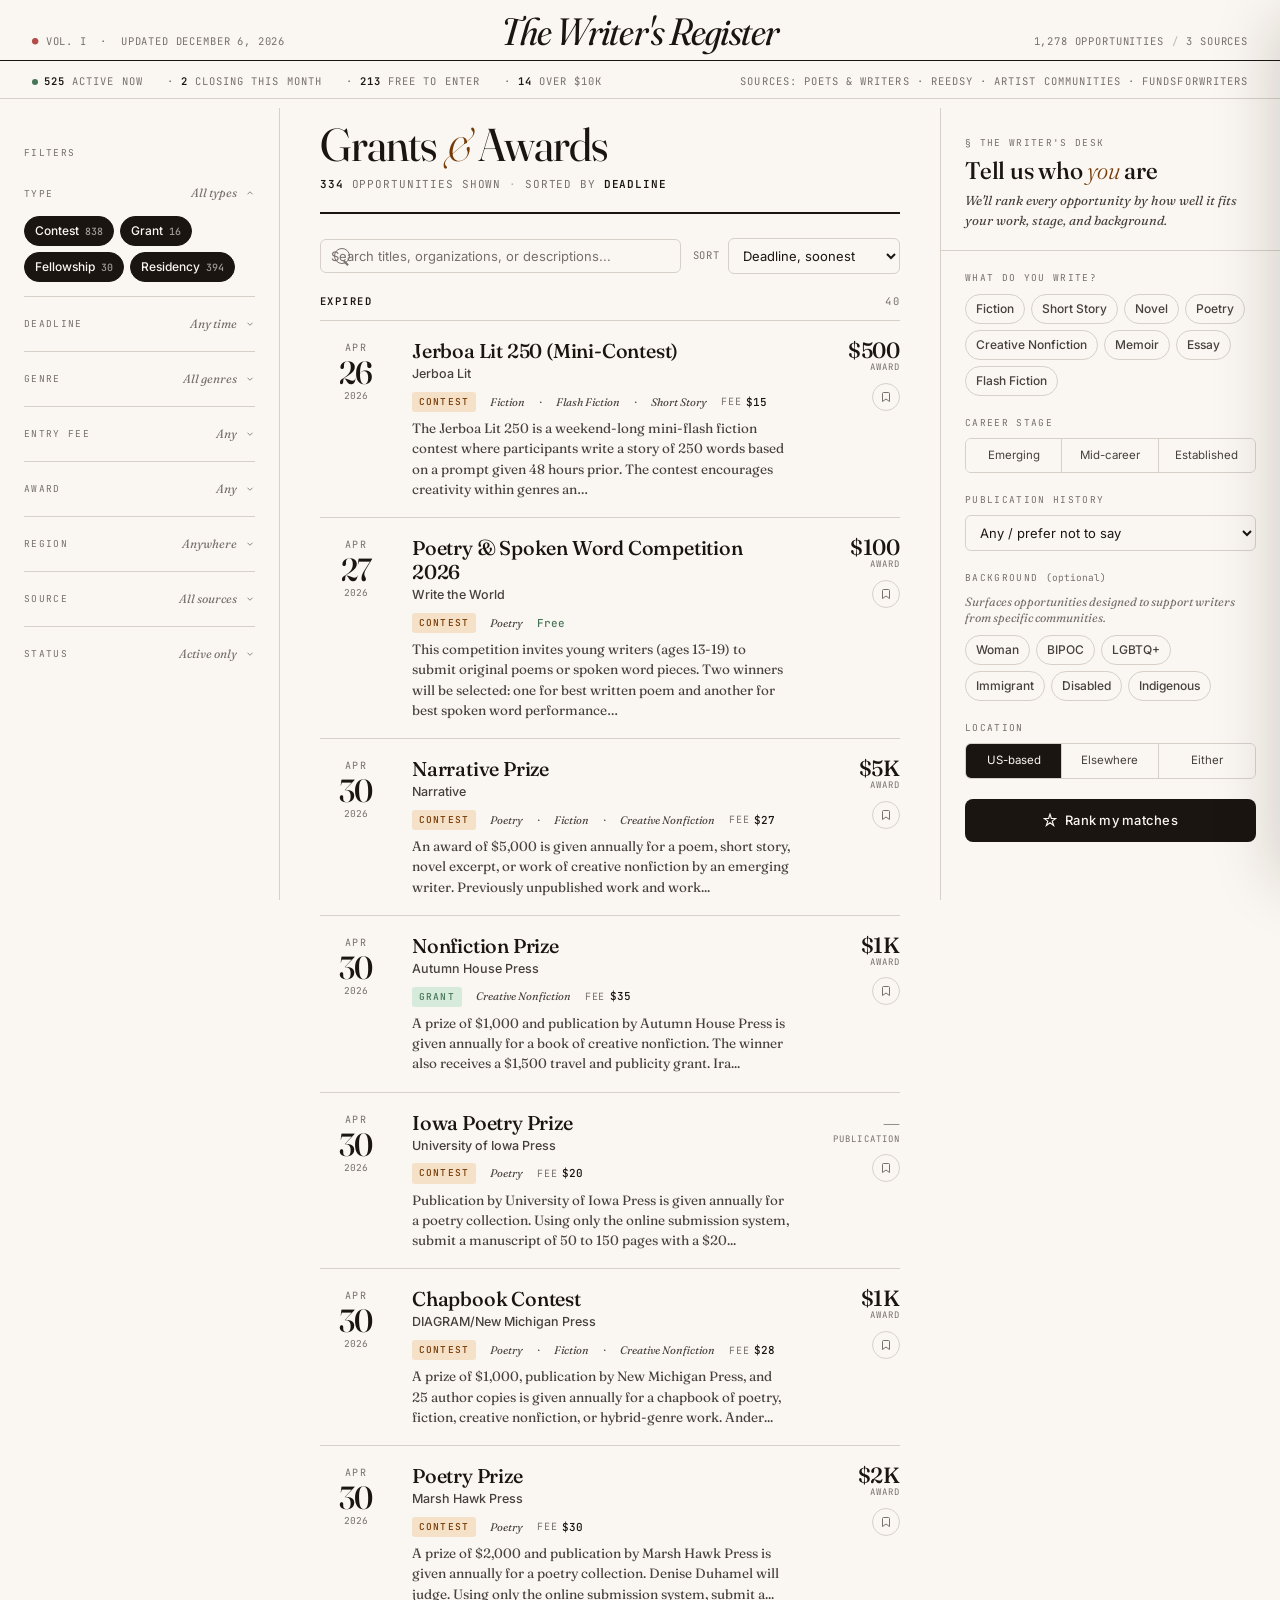
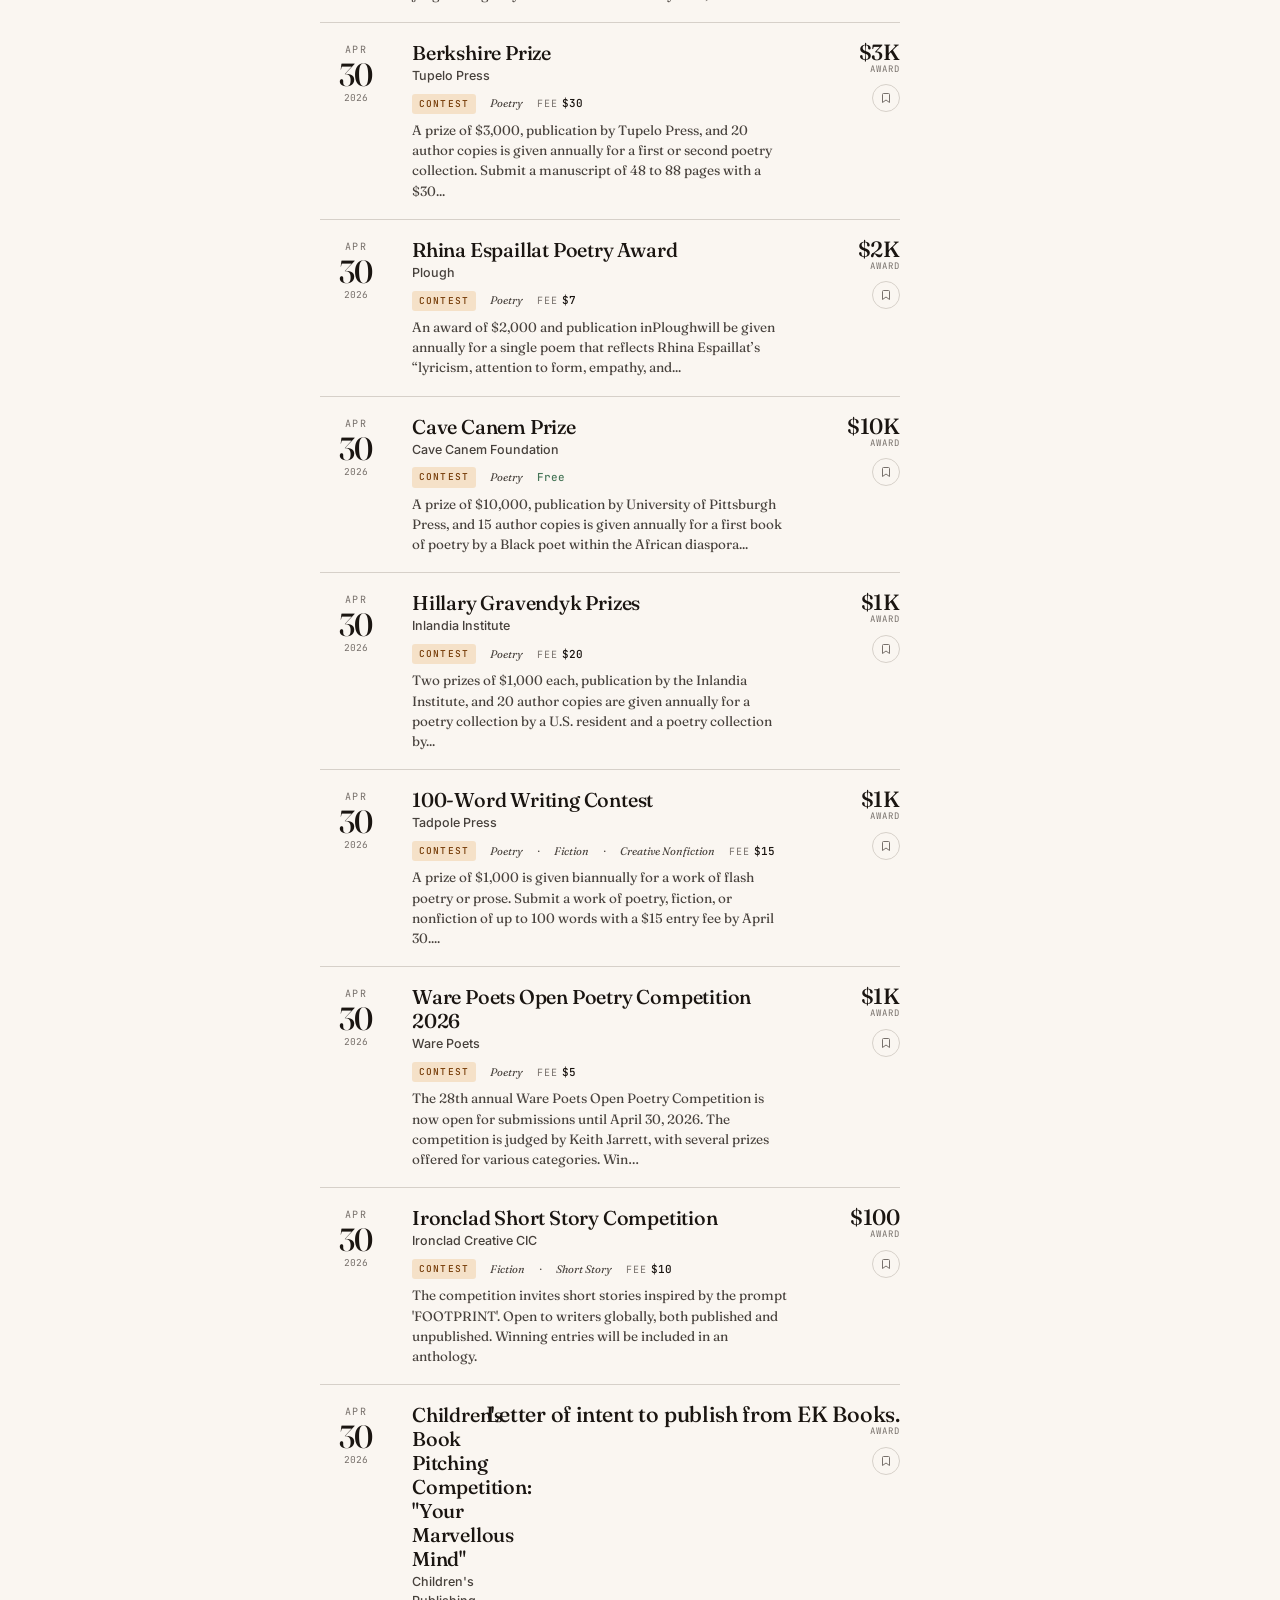
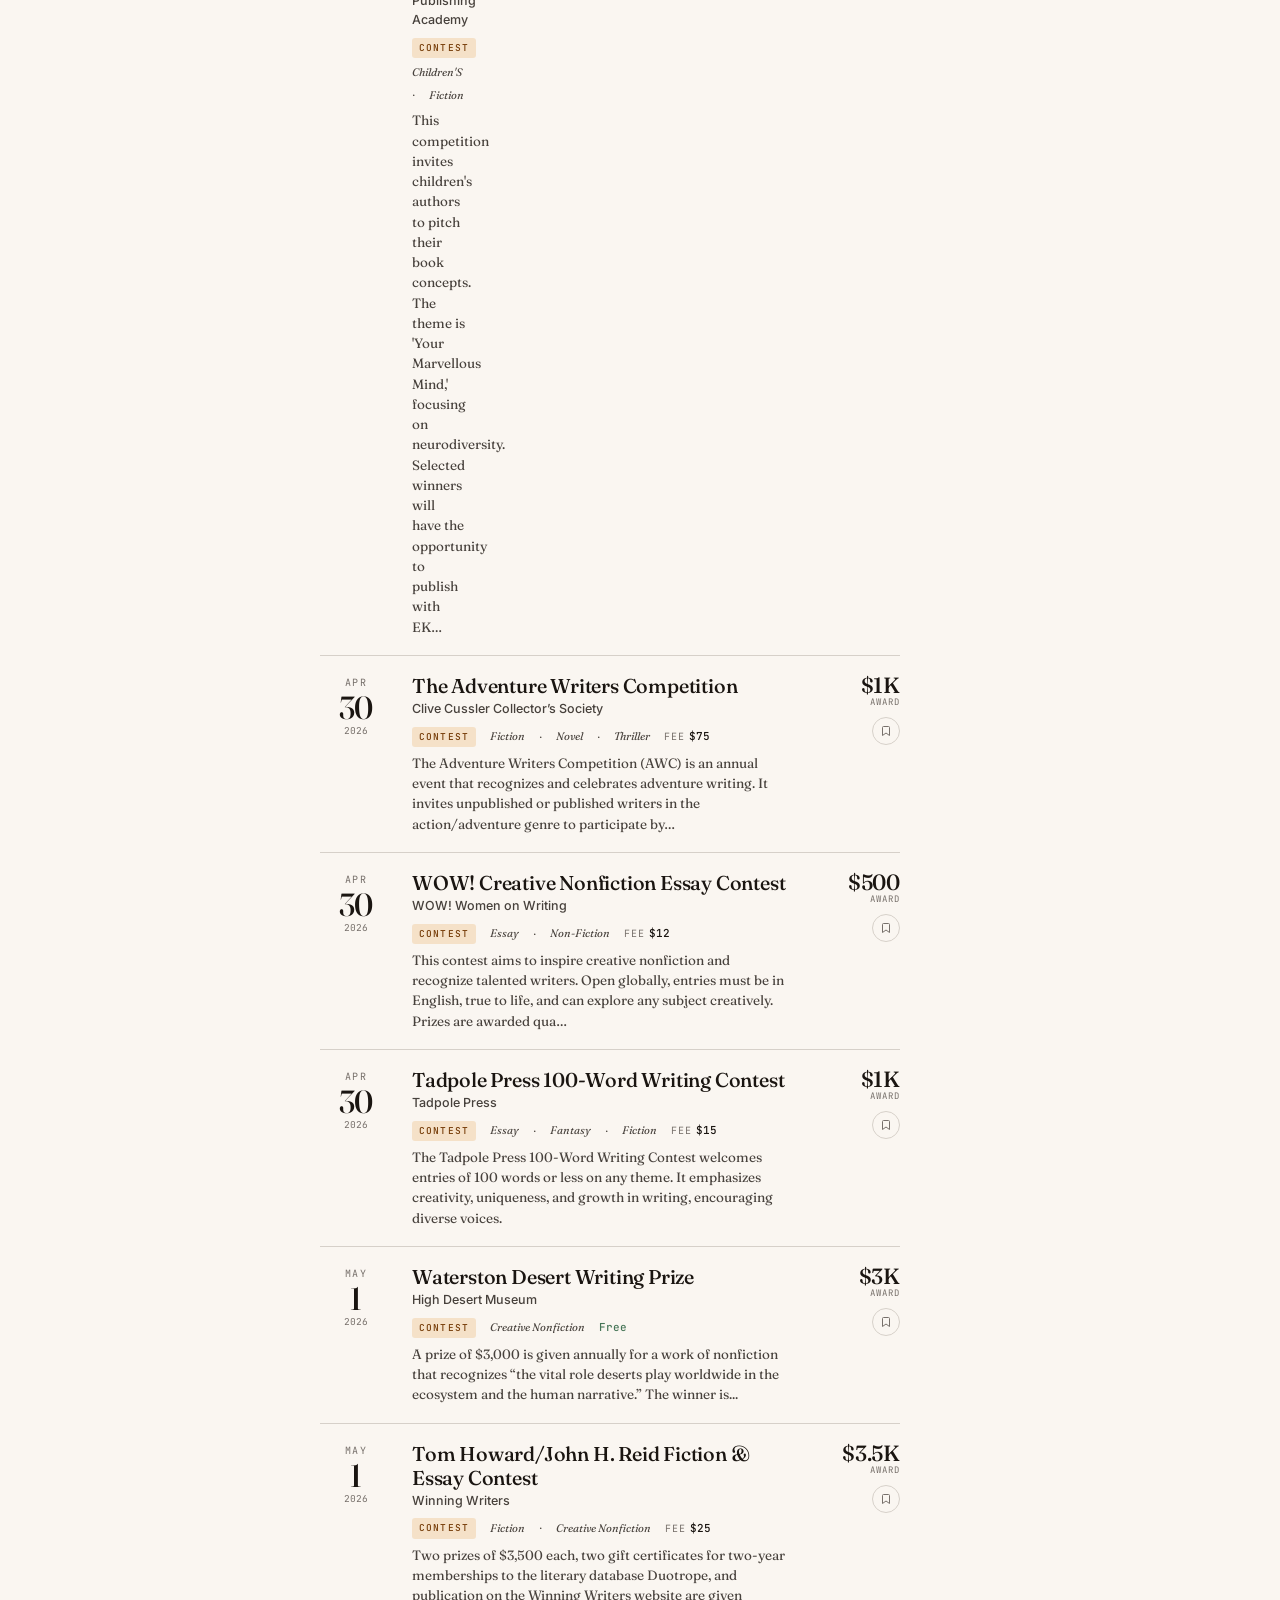
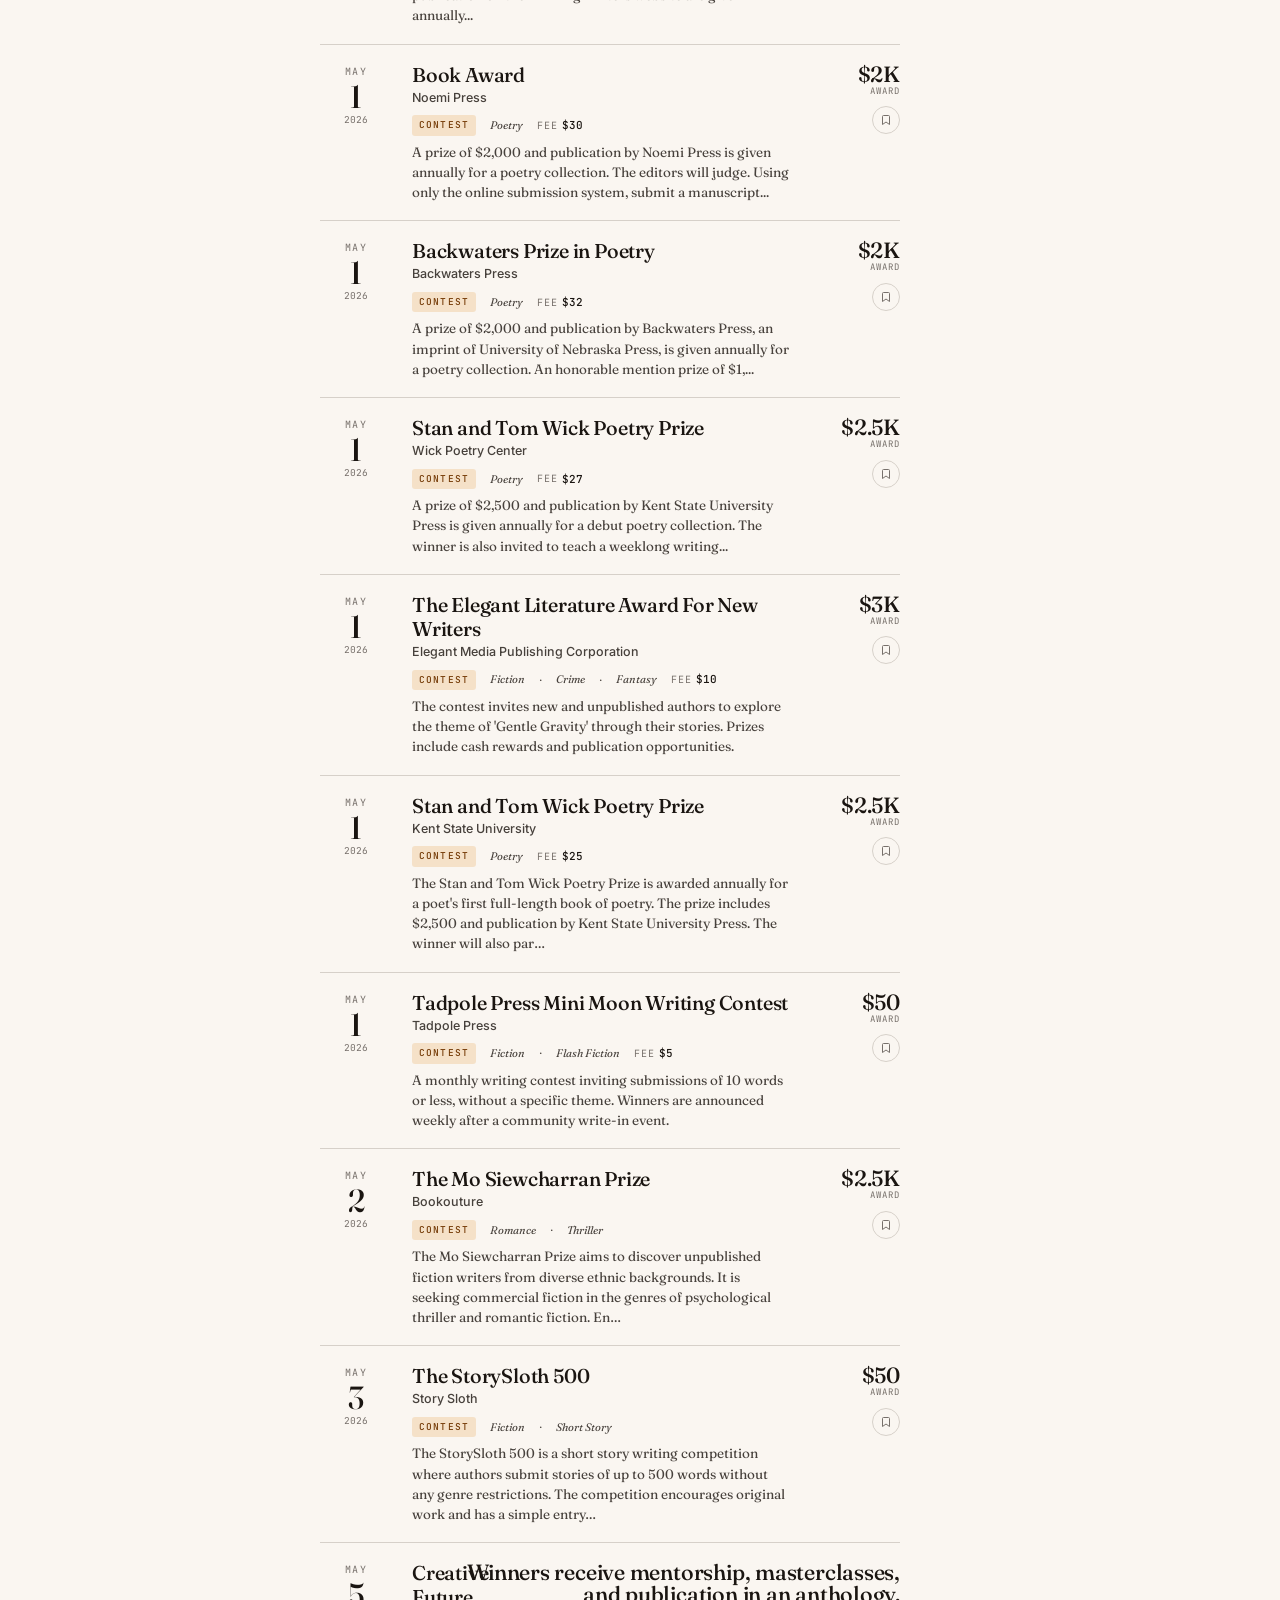
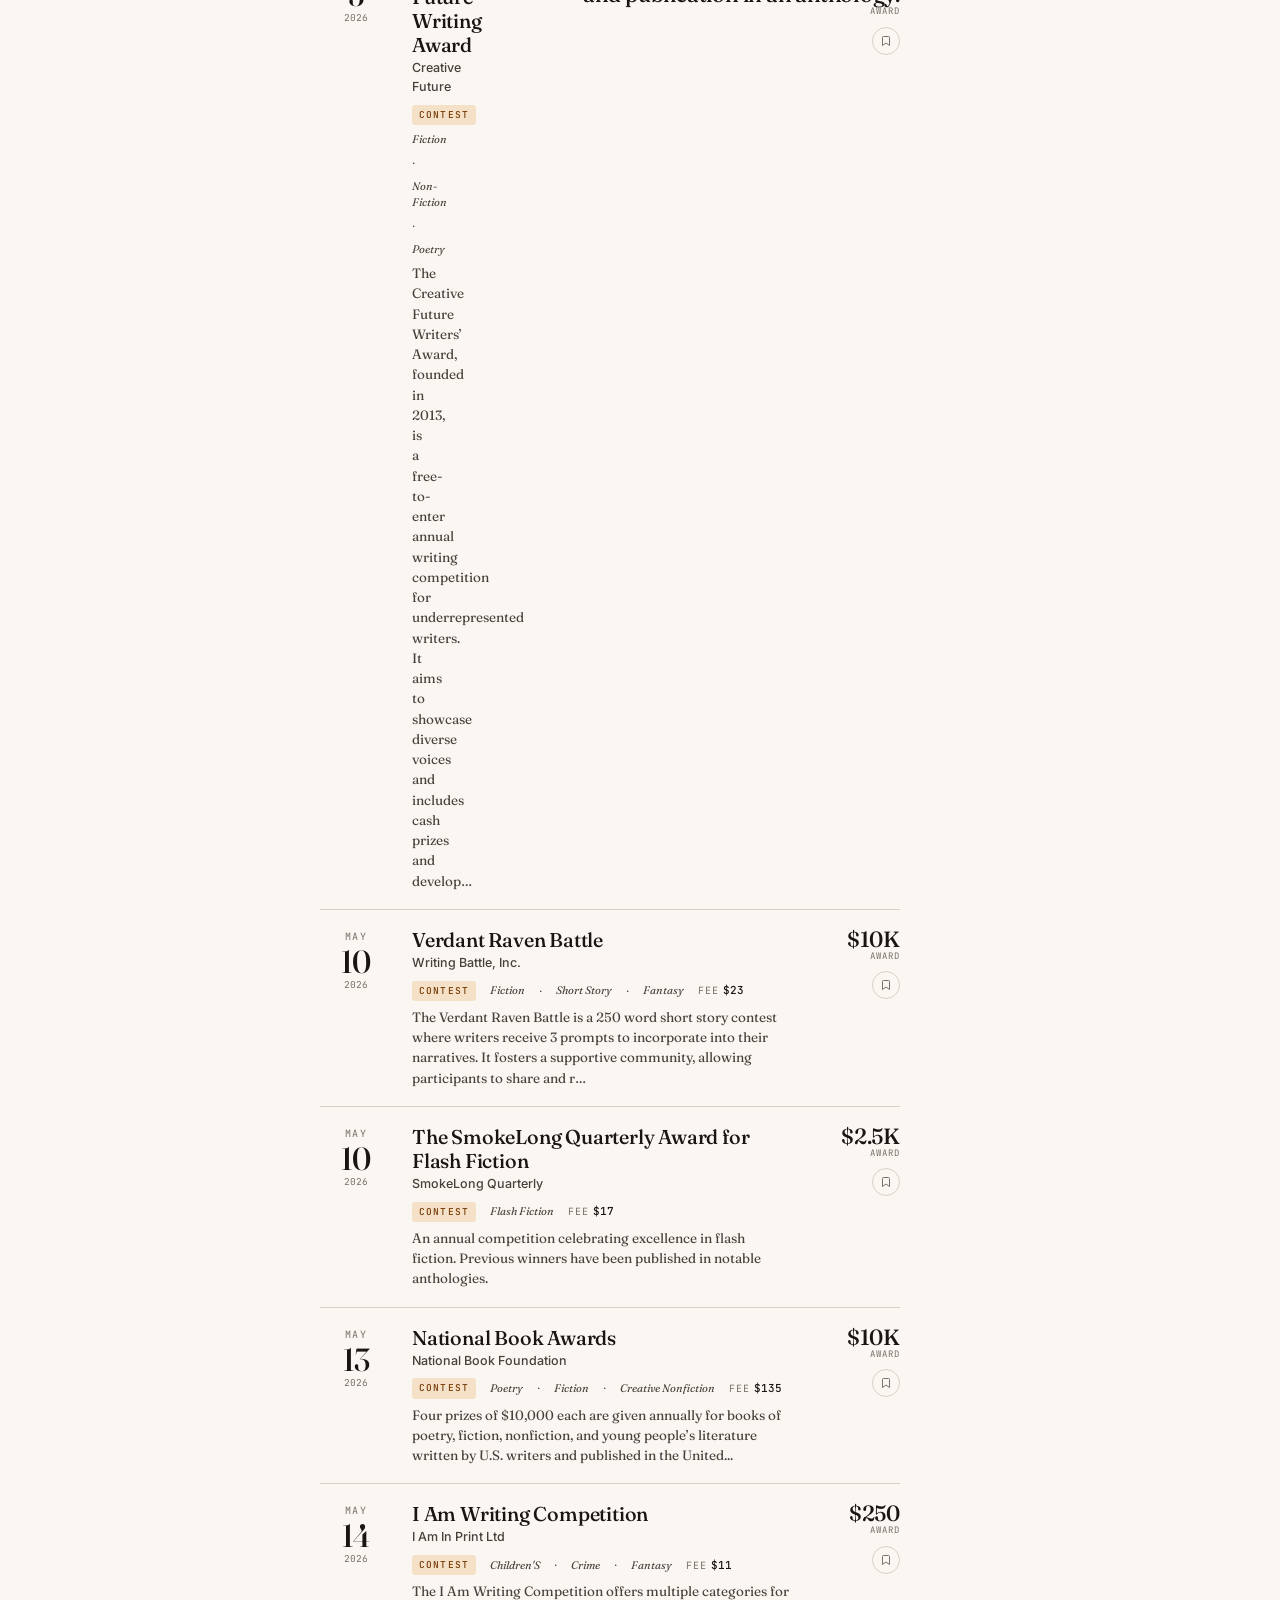
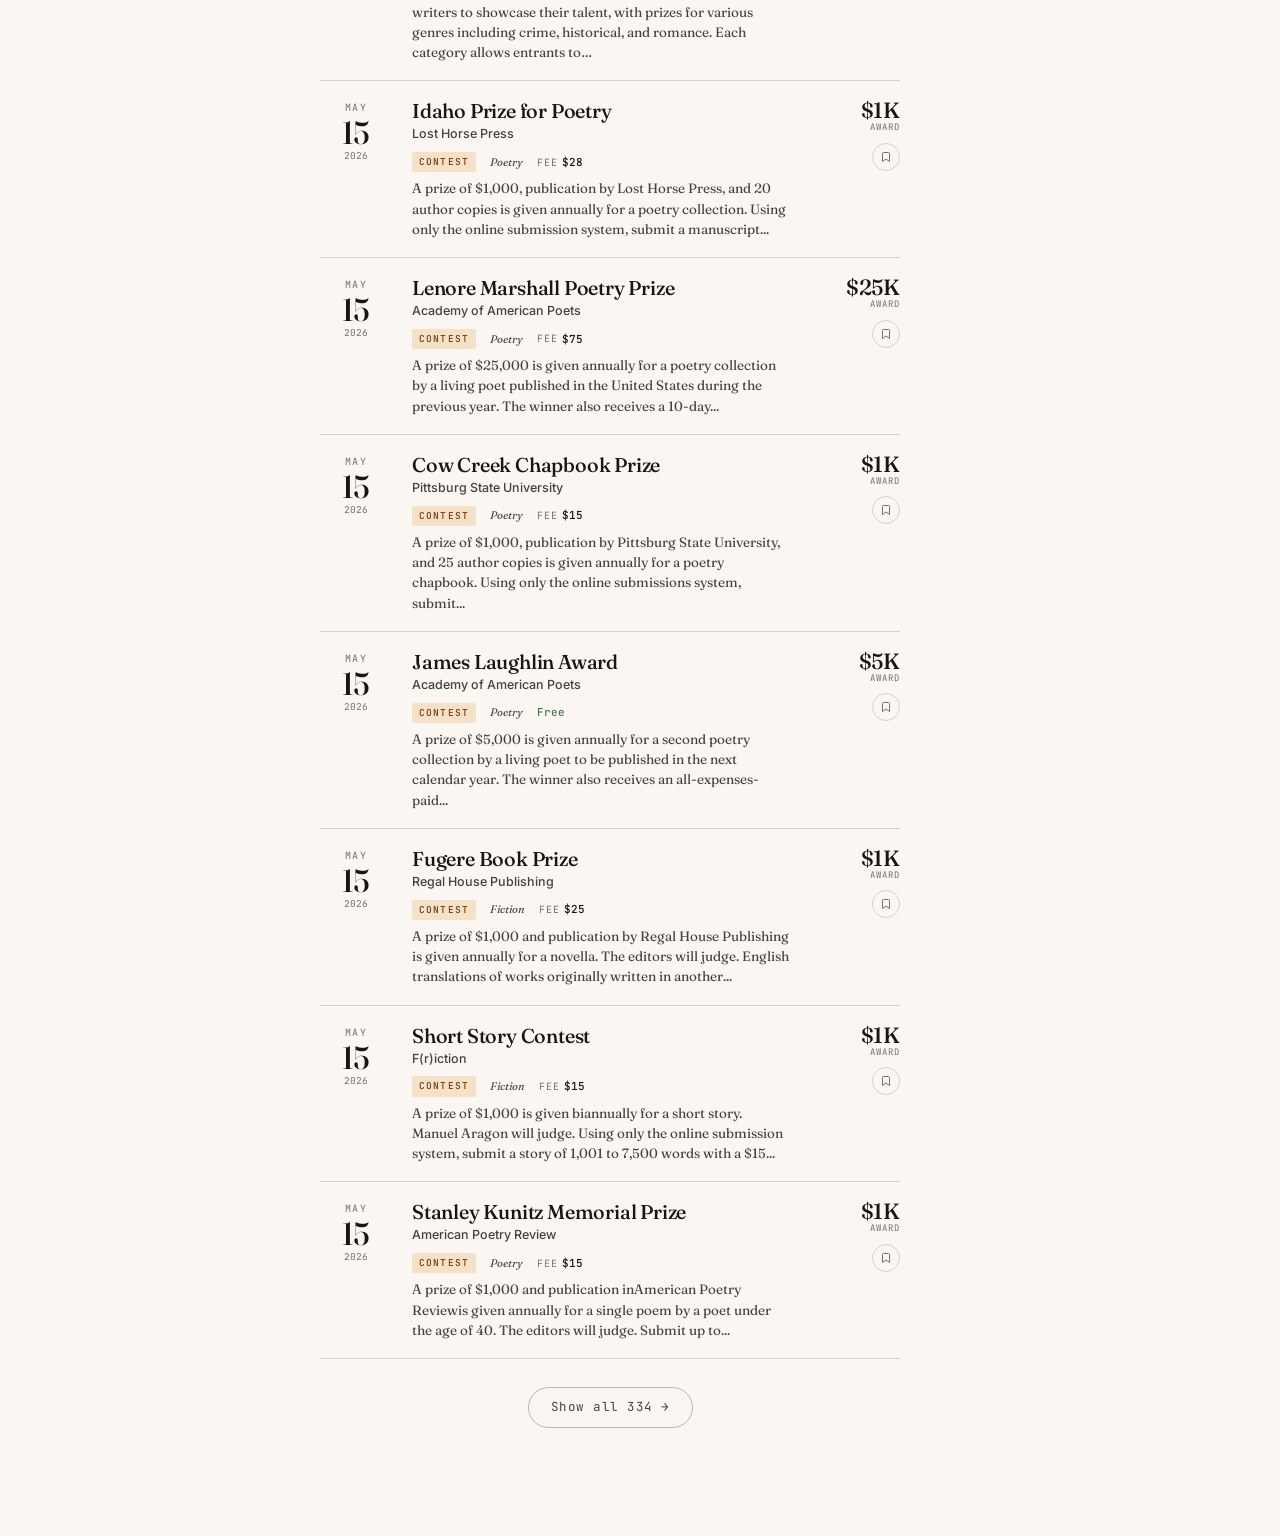
==== commit 4c46a842: "Revert "Add The Commonplace — redesigned UI from Claude Design" This reverts commit 6ef40b8120a82f02" ====
--- a/public/index.html
+++ b/public/index.html
@@ -3,27 +3,2078 @@
 <head>
 <meta charset="UTF-8" />
 <meta name="viewport" content="width=device-width, initial-scale=1.0" />
-<title>The Commonplace · A Writer's Companion</title>
+<title>The Writer's Register — Grants, Fellowships & Contests</title>
 <link rel="preconnect" href="https://fonts.googleapis.com" />
 <link rel="preconnect" href="https://fonts.gstatic.com" crossorigin />
-<link href="https://fonts.googleapis.com/css2?family=Source+Serif+4:ital,opsz,wght@0,8..60,300..700;1,8..60,300..700&family=Caveat:wght@400;500;600&family=JetBrains+Mono:wght@400;500&display=swap" rel="stylesheet" />
-<link rel="stylesheet" href="styles.css" />
-<link rel="stylesheet" href="rooms.css" />
+<link href="https://fonts.googleapis.com/css2?family=Fraunces:opsz,wght,SOFT@9..144,300..800,0..100&family=Inter:wght@400;500;600;700&family=JetBrains+Mono:wght@400;500&display=swap" rel="stylesheet" />
+<style>
+  :root {
+    --paper: oklch(97.5% 0.008 80);
+    --paper-2: oklch(95% 0.01 80);
+    --paper-3: oklch(92% 0.012 80);
+    --ink: oklch(20% 0.012 60);
+    --ink-2: oklch(38% 0.012 60);
+    --ink-3: oklch(55% 0.012 60);
+    --rule: oklch(86% 0.012 75);
+    --rule-2: oklch(78% 0.015 75);
+
+    --ochre: oklch(60% 0.12 65);
+    --ochre-soft: oklch(92% 0.04 75);
+    --ochre-ink: oklch(42% 0.1 55);
+
+    --sage: oklch(52% 0.07 155);
+    --sage-soft: oklch(92% 0.03 155);
+
+    --rose: oklch(55% 0.13 25);
+    --rose-soft: oklch(92% 0.035 30);
+
+    --plum: oklch(45% 0.1 320);
+    --plum-soft: oklch(92% 0.03 320);
+
+    --indigo: oklch(45% 0.11 260);
+    --indigo-soft: oklch(92% 0.03 260);
+
+    --shadow: 0 1px 0 rgba(40, 30, 20, 0.04), 0 8px 24px -16px rgba(40, 30, 20, 0.12);
+
+    --serif: "Fraunces", "Iowan Old Style", "Palatino Linotype", Georgia, serif;
+    --sans: "Inter", -apple-system, BlinkMacSystemFont, "Segoe UI", sans-serif;
+    --mono: "JetBrains Mono", ui-monospace, "SF Mono", Menlo, monospace;
+  }
+
+  * { box-sizing: border-box; margin: 0; padding: 0; }
+  html, body { background: var(--paper); color: var(--ink); font-family: var(--sans); -webkit-font-smoothing: antialiased; text-rendering: optimizeLegibility; }
+  body { font-size: 14.5px; line-height: 1.5; min-height: 100vh; }
+  a { color: inherit; }
+  button { font: inherit; color: inherit; cursor: pointer; background: none; border: none; }
+
+  /* ───── Masthead ───── */
+  .masthead {
+    border-bottom: 1px solid var(--ink);
+    background: var(--paper);
+    padding: 14px 32px 10px;
+    display: grid;
+    grid-template-columns: 1fr auto 1fr;
+    align-items: end;
+    gap: 24px;
+    position: sticky;
+    top: 0;
+    z-index: 40;
+    backdrop-filter: blur(8px);
+  }
+  .masthead-left { font-family: var(--mono); font-size: 10.5px; letter-spacing: 0.08em; text-transform: uppercase; color: var(--ink-3); }
+  .masthead-left .dot { color: var(--rose); }
+  .masthead-title {
+    font-family: var(--serif);
+    font-weight: 400;
+    font-variation-settings: "opsz" 144, "SOFT" 30;
+    font-size: 38px;
+    line-height: 0.95;
+    letter-spacing: -0.02em;
+    text-align: center;
+    font-style: italic;
+  }
+  .masthead-title .amp { font-weight: 300; color: var(--ochre-ink); font-style: italic; padding: 0 2px; }
+  .masthead-right {
+    font-family: var(--mono);
+    font-size: 10.5px;
+    letter-spacing: 0.08em;
+    text-transform: uppercase;
+    color: var(--ink-3);
+    text-align: right;
+  }
+  .masthead-right .sep { padding: 0 8px; color: var(--rule-2); }
+
+  .sub-rule {
+    border-bottom: 1px solid var(--rule);
+    padding: 8px 32px;
+    display: flex;
+    gap: 24px;
+    font-family: var(--mono);
+    font-size: 10.5px;
+    letter-spacing: 0.1em;
+    text-transform: uppercase;
+    color: var(--ink-3);
+    background: var(--paper);
+    position: sticky;
+    top: 66px;
+    z-index: 39;
+  }
+  .sub-rule b { color: var(--ink); font-weight: 600; }
+  .sub-rule .pulse {
+    display: inline-block;
+    width: 6px; height: 6px; border-radius: 50%;
+    background: var(--sage); margin-right: 6px;
+    animation: pulse 2s ease-in-out infinite;
+    vertical-align: middle;
+  }
+  @keyframes pulse { 0%, 100% { opacity: 1; } 50% { opacity: 0.3; } }
+
+  /* ───── Layout ───── */
+  .layout {
+    display: grid;
+    grid-template-columns: 280px minmax(0, 1fr) 340px;
+    gap: 0;
+    min-height: calc(100vh - 108px);
+  }
+
+  aside.rail {
+    border-right: 1px solid var(--rule);
+    padding: 28px 24px 80px;
+    overflow-y: auto;
+    max-height: calc(100vh - 108px);
+    position: sticky;
+    top: 108px;
+  }
+  aside.profile {
+    border-left: 1px solid var(--rule);
+    padding: 0;
+    overflow-y: auto;
+    max-height: calc(100vh - 108px);
+    position: sticky;
+    top: 108px;
+    background: var(--paper);
+  }
+
+  main.feed {
+    padding: 28px 40px 80px;
+    min-width: 0;
+  }
+
+  /* ───── Rail filters ───── */
+  .rail-section { margin-bottom: 24px; }
+  .rail-label {
+    font-family: var(--mono);
+    font-size: 9.5px;
+    letter-spacing: 0.14em;
+    text-transform: uppercase;
+    color: var(--ink-3);
+    margin-bottom: 8px;
+    display: flex;
+    align-items: baseline;
+    justify-content: space-between;
+    gap: 8px;
+  }
+  .rail-label a {
+    font-size: 10px;
+    text-decoration: none;
+    color: var(--ochre-ink);
+    text-transform: none;
+    letter-spacing: 0;
+    cursor: pointer;
+  }
+  .rail-label a:hover { text-decoration: underline; }
+
+  .rail-section { border-bottom: 1px solid var(--rule); padding-bottom: 14px; margin-bottom: 14px; }
+  .rail-section:last-child { border-bottom: none; }
+  .section-head {
+    display: flex;
+    align-items: center;
+    justify-content: space-between;
+    gap: 8px;
+    width: 100%;
+    padding: 4px 0;
+    cursor: pointer;
+    background: none;
+    border: none;
+    text-align: left;
+    color: inherit;
+    font: inherit;
+  }
+  .section-head:hover .sh-title { color: var(--ink); }
+  .sh-title {
+    font-family: var(--mono);
+    font-size: 9.5px;
+    letter-spacing: 0.14em;
+    text-transform: uppercase;
+    color: var(--ink-3);
+    transition: color 0.12s;
+    flex-shrink: 0;
+  }
+  .sh-summary {
+    font-size: 11.5px;
+    color: var(--ink-2);
+    font-weight: 500;
+    text-align: right;
+    flex: 1;
+    overflow: hidden;
+    text-overflow: ellipsis;
+    white-space: nowrap;
+    min-width: 0;
+  }
+  .sh-summary.muted { color: var(--ink-3); font-weight: 400; font-style: italic; font-family: var(--serif); font-size: 12px; }
+  .sh-summary.active { color: var(--ochre-ink); }
+  .sh-chev {
+    flex-shrink: 0;
+    width: 10px; height: 10px;
+    color: var(--ink-3);
+    transition: transform 0.2s;
+  }
+  .rail-section.open .sh-chev { transform: rotate(180deg); }
+  .section-body {
+    max-height: 0;
+    overflow: hidden;
+    transition: max-height 0.25s ease, margin-top 0.2s ease, opacity 0.2s ease;
+    opacity: 0;
+    margin-top: 0;
+  }
+  .rail-section.open .section-body {
+    max-height: 800px;
+    opacity: 1;
+    margin-top: 10px;
+  }
+  .filter-bar {
+    display: flex;
+    align-items: center;
+    gap: 10px;
+    padding: 10px 0 16px;
+    margin-bottom: 4px;
+  }
+  .filter-bar .lbl {
+    font-family: var(--mono);
+    font-size: 9.5px;
+    letter-spacing: 0.14em;
+    text-transform: uppercase;
+    color: var(--ink-3);
+  }
+  .filter-bar .clear-all {
+    margin-left: auto;
+    font-family: var(--mono);
+    font-size: 10px;
+    color: var(--ochre-ink);
+    cursor: pointer;
+  }
+  .filter-bar .clear-all:hover { text-decoration: underline; }
+  .filter-bar .active-count {
+    display: inline-flex;
+    align-items: center;
+    justify-content: center;
+    min-width: 18px;
+    height: 18px;
+    padding: 0 6px;
+    font-family: var(--mono);
+    font-size: 10px;
+    font-weight: 600;
+    background: var(--ink);
+    color: var(--paper);
+    border-radius: 999px;
+  }
+
+  .chip-row { display: flex; flex-wrap: wrap; gap: 6px; }
+  .chip {
+    font-family: var(--sans);
+    font-size: 12px;
+    font-weight: 500;
+    padding: 5px 10px;
+    border-radius: 999px;
+    border: 1px solid var(--rule);
+    background: transparent;
+    color: var(--ink-2);
+    cursor: pointer;
+    transition: all 0.12s;
+    display: inline-flex;
+    align-items: center;
+    gap: 6px;
+    white-space: nowrap;
+  }
+  .chip:hover { border-color: var(--ink-3); color: var(--ink); }
+  .chip.on {
+    background: var(--ink);
+    color: var(--paper);
+    border-color: var(--ink);
+  }
+  .chip .n {
+    font-family: var(--mono);
+    font-size: 10px;
+    opacity: 0.6;
+  }
+
+  /* check list for genres/sources (more compact) */
+  .check-list { display: flex; flex-direction: column; gap: 2px; }
+  .check-row {
+    display: flex;
+    align-items: center;
+    gap: 8px;
+    padding: 5px 4px;
+    border-radius: 4px;
+    cursor: pointer;
+    font-size: 13px;
+    color: var(--ink-2);
+    transition: background 0.12s;
+  }
+  .check-row:hover { background: var(--paper-2); color: var(--ink); }
+  .check-row input { accent-color: var(--ink); cursor: pointer; }
+  .check-row .count {
+    margin-left: auto;
+    font-family: var(--mono);
+    font-size: 10px;
+    color: var(--ink-3);
+  }
+
+  select, input[type="text"], input[type="number"] {
+    width: 100%;
+    padding: 8px 10px;
+    border: 1px solid var(--rule);
+    border-radius: 6px;
+    font-size: 13px;
+    font-family: var(--sans);
+    background: var(--paper);
+    color: var(--ink);
+  }
+  select:focus, input:focus { outline: 2px solid var(--ochre); outline-offset: -1px; border-color: var(--ochre); }
+
+  /* ───── Range sliders ───── */
+  .range-wrap { margin: 8px 0 4px; }
+  .range-label-row {
+    display: flex;
+    justify-content: space-between;
+    align-items: baseline;
+    margin-bottom: 8px;
+  }
+  .range-val { font-family: var(--mono); font-size: 12px; color: var(--ink); }
+  .range-slider {
+    position: relative;
+    height: 24px;
+  }
+  .range-slider .track {
+    position: absolute;
+    top: 50%;
+    transform: translateY(-50%);
+    width: 100%;
+    height: 2px;
+    background: var(--rule);
+    border-radius: 2px;
+  }
+  .range-slider .fill {
+    position: absolute;
+    top: 0;
+    height: 100%;
+    background: var(--ink);
+    border-radius: 2px;
+  }
+  .range-slider input[type="range"] {
+    position: absolute;
+    width: 100%;
+    top: 50%;
+    transform: translateY(-50%);
+    -webkit-appearance: none;
+    appearance: none;
+    background: none;
+    pointer-events: none;
+    margin: 0;
+    padding: 0;
+    height: 0;
+    z-index: 3;
+  }
+  .range-slider input[type="range"]::-webkit-slider-thumb {
+    -webkit-appearance: none;
+    width: 14px; height: 14px;
+    border-radius: 50%;
+    background: var(--paper);
+    border: 1.5px solid var(--ink);
+    cursor: pointer;
+    pointer-events: all;
+    box-shadow: 0 1px 3px rgba(0,0,0,0.15);
+  }
+  .range-slider input[type="range"]::-moz-range-thumb {
+    width: 14px; height: 14px;
+    border-radius: 50%;
+    background: var(--paper);
+    border: 1.5px solid var(--ink);
+    cursor: pointer;
+    pointer-events: all;
+  }
+
+  /* ───── Toolbar / search ───── */
+  .feed-header {
+    display: flex;
+    align-items: flex-end;
+    justify-content: space-between;
+    gap: 24px;
+    margin-bottom: 24px;
+    padding-bottom: 20px;
+    border-bottom: 2px solid var(--ink);
+  }
+  .feed-title {
+    font-family: var(--serif);
+    font-variation-settings: "opsz" 96;
+    font-size: 46px;
+    font-weight: 400;
+    line-height: 1;
+    letter-spacing: -0.02em;
+    color: var(--ink);
+  }
+  .feed-title .accent { font-style: italic; font-weight: 300; color: var(--ochre-ink); }
+  .feed-sub {
+    font-family: var(--mono);
+    font-size: 11px;
+    letter-spacing: 0.08em;
+    text-transform: uppercase;
+    color: var(--ink-3);
+    margin-top: 8px;
+  }
+  .feed-sub b { color: var(--ink); font-weight: 600; }
+
+  .toolbar {
+    display: flex;
+    gap: 12px;
+    margin-bottom: 20px;
+    align-items: center;
+  }
+  .search-wrap {
+    flex: 1;
+    position: relative;
+  }
+  .search-wrap::before {
+    content: "";
+    position: absolute;
+    left: 14px;
+    top: 50%;
+    transform: translateY(-50%);
+    width: 14px;
+    height: 14px;
+    border: 1.5px solid var(--ink-3);
+    border-radius: 50%;
+  }
+  .search-wrap::after {
+    content: "";
+    position: absolute;
+    left: 24px;
+    top: calc(50% + 4px);
+    width: 6px;
+    height: 1.5px;
+    background: var(--ink-3);
+    transform: rotate(45deg);
+    transform-origin: left;
+  }
+  .search-input {
+    width: 100%;
+    padding: 11px 14px 11px 36px;
+    border: 1px solid var(--rule-2);
+    border-radius: 8px;
+    font-size: 14px;
+    font-family: var(--sans);
+    background: var(--paper);
+    color: var(--ink);
+  }
+  .search-input:focus { outline: 2px solid var(--ochre); outline-offset: -1px; border-color: var(--ochre); }
+  .search-input::placeholder { color: var(--ink-3); }
+
+  .sort-wrap { display: flex; align-items: center; gap: 8px; }
+  .sort-wrap span {
+    font-family: var(--mono);
+    font-size: 10.5px;
+    text-transform: uppercase;
+    letter-spacing: 0.08em;
+    color: var(--ink-3);
+  }
+  .sort-wrap select { width: auto; padding: 8px 28px 8px 10px; font-size: 13px; }
+
+  /* ───── Cards ───── */
+  .cards { display: flex; flex-direction: column; }
+
+  .group-heading {
+    font-family: var(--mono);
+    font-size: 10.5px;
+    letter-spacing: 0.14em;
+    text-transform: uppercase;
+    color: var(--ink-3);
+    padding: 28px 0 10px;
+    border-bottom: 1px solid var(--rule);
+    margin-bottom: 0;
+    display: flex;
+    gap: 10px;
+    align-items: baseline;
+  }
+  .group-heading:first-child { padding-top: 0; }
+  .group-heading b { color: var(--ink); font-weight: 600; }
+  .group-heading .count {
+    margin-left: auto;
+    color: var(--ink-3);
+  }
+  .group-heading.urgent b { color: var(--rose); }
+
+  .card {
+    display: grid;
+    grid-template-columns: 72px 1fr auto;
+    gap: 20px;
+    padding: 18px 0;
+    border-bottom: 1px solid var(--rule);
+    cursor: pointer;
+    transition: background 0.12s;
+    position: relative;
+    align-items: start;
+  }
+  .card:hover { background: var(--paper-2); }
+  .card.expired { opacity: 0.5; }
+  .card.expired:hover { opacity: 0.75; }
+
+  .date-block {
+    font-family: var(--serif);
+    text-align: center;
+    line-height: 1;
+    padding-top: 4px;
+  }
+  .date-block .month {
+    font-family: var(--mono);
+    font-size: 10px;
+    text-transform: uppercase;
+    letter-spacing: 0.14em;
+    color: var(--ink-3);
+    display: block;
+    margin-bottom: 4px;
+  }
+  .date-block .day {
+    font-size: 32px;
+    font-weight: 500;
+    font-variation-settings: "opsz" 144;
+    color: var(--ink);
+    letter-spacing: -0.02em;
+    display: block;
+  }
+  .date-block .year {
+    font-family: var(--mono);
+    font-size: 9.5px;
+    color: var(--ink-3);
+    margin-top: 2px;
+    display: block;
+  }
+  .date-block.urgent .day { color: var(--rose); }
+  .date-block.rolling .month { font-style: italic; font-family: var(--serif); font-size: 11px; letter-spacing: 0; text-transform: none; color: var(--ink-2); }
+  .date-block.rolling .day { font-size: 20px; font-style: italic; font-weight: 300; color: var(--ink-2); }
+  .date-block.rolling .year { display: none; }
+
+  .card-body { min-width: 0; }
+  .card-title {
+    font-family: var(--serif);
+    font-size: 20px;
+    line-height: 1.2;
+    font-weight: 500;
+    font-variation-settings: "opsz" 36;
+    letter-spacing: -0.01em;
+    color: var(--ink);
+    margin-bottom: 2px;
+  }
+  .card-org {
+    font-size: 12.5px;
+    color: var(--ink-2);
+    margin-bottom: 8px;
+  }
+  .card-org .org-name { font-weight: 500; }
+
+  .card-meta {
+    display: flex;
+    flex-wrap: wrap;
+    gap: 14px;
+    row-gap: 6px;
+    font-size: 12px;
+    color: var(--ink-2);
+    margin-bottom: 6px;
+    align-items: center;
+  }
+  .card-meta .sep { color: var(--rule-2); }
+  .meta-pill {
+    display: inline-flex;
+    align-items: center;
+    gap: 5px;
+    font-family: var(--mono);
+    font-size: 11px;
+    white-space: nowrap;
+  }
+  .meta-pill .k { color: var(--ink-3); font-size: 10px; text-transform: uppercase; letter-spacing: 0.08em; }
+  .meta-pill .v { color: var(--ink); font-weight: 500; }
+  .meta-pill.free .v { color: var(--sage); }
+
+  .type-tag {
+    font-family: var(--mono);
+    font-size: 9.5px;
+    letter-spacing: 0.12em;
+    text-transform: uppercase;
+    padding: 3px 7px;
+    border-radius: 3px;
+    font-weight: 500;
+  }
+  .type-contest { background: var(--ochre-soft); color: var(--ochre-ink); }
+  .type-grant { background: var(--sage-soft); color: var(--sage); }
+  .type-fellowship { background: var(--plum-soft); color: var(--plum); }
+  .type-residency { background: var(--indigo-soft); color: var(--indigo); }
+  .type-unknown { background: var(--paper-3); color: var(--ink-3); }
+
+  .genre-tag {
+    font-size: 11px;
+    color: var(--ink-2);
+    font-style: italic;
+    font-family: var(--serif);
+  }
+
+  .card-desc {
+    font-family: var(--serif);
+    font-size: 13.5px;
+    line-height: 1.5;
+    color: var(--ink-2);
+    margin-top: 4px;
+    max-width: 62ch;
+    font-variation-settings: "opsz" 14;
+  }
+
+  .card-right {
+    display: flex;
+    flex-direction: column;
+    align-items: flex-end;
+    gap: 8px;
+    text-align: right;
+    min-width: 90px;
+  }
+  .award-big {
+    font-family: var(--serif);
+    font-variation-settings: "opsz" 48;
+    font-size: 22px;
+    font-weight: 500;
+    color: var(--ink);
+    line-height: 1;
+    letter-spacing: -0.01em;
+  }
+  .award-big .plus { color: var(--ochre-ink); font-style: italic; font-weight: 300; }
+  .award-label {
+    font-family: var(--mono);
+    font-size: 9px;
+    text-transform: uppercase;
+    letter-spacing: 0.12em;
+    color: var(--ink-3);
+  }
+  .save-btn {
+    width: 28px; height: 28px;
+    border-radius: 50%;
+    border: 1px solid var(--rule);
+    display: flex;
+    align-items: center;
+    justify-content: center;
+    transition: all 0.15s;
+    color: var(--ink-3);
+  }
+  .save-btn:hover { border-color: var(--ochre); color: var(--ochre-ink); }
+  .save-btn.saved { background: var(--ink); border-color: var(--ink); color: var(--paper); }
+  .save-btn svg { width: 12px; height: 12px; }
+
+  .match-badge {
+    display: flex;
+    align-items: center;
+    gap: 6px;
+    padding: 3px 8px 3px 3px;
+    border-radius: 999px;
+    background: var(--paper-2);
+    border: 1px solid var(--rule);
+  }
+  .match-ring {
+    width: 22px; height: 22px;
+    border-radius: 50%;
+    background: conic-gradient(var(--score-color, var(--sage)) calc(var(--score, 0) * 1%), var(--paper-3) 0);
+    display: flex;
+    align-items: center;
+    justify-content: center;
+    position: relative;
+  }
+  .match-ring::before {
+    content: "";
+    position: absolute;
+    inset: 2.5px;
+    border-radius: 50%;
+    background: var(--paper);
+  }
+  .match-ring span {
+    position: relative;
+    font-family: var(--mono);
+    font-size: 9px;
+    font-weight: 600;
+    color: var(--ink);
+  }
+  .match-label {
+    font-family: var(--mono);
+    font-size: 10px;
+    text-transform: uppercase;
+    letter-spacing: 0.08em;
+    color: var(--ink-2);
+  }
+
+  .match-notes {
+    display: flex;
+    flex-wrap: wrap;
+    gap: 5px;
+    margin-top: 8px;
+  }
+  .match-note {
+    font-family: var(--mono);
+    font-size: 10px;
+    color: var(--sage);
+    padding: 2px 7px;
+    background: var(--sage-soft);
+    border-radius: 3px;
+    letter-spacing: 0.02em;
+  }
+  .match-note.urgent { color: var(--rose); background: var(--rose-soft); }
+
+  /* ───── Profile rail ───── */
+  .profile-header {
+    padding: 28px 24px 20px;
+    border-bottom: 1px solid var(--rule);
+  }
+  .profile-eyebrow {
+    font-family: var(--mono);
+    font-size: 9.5px;
+    letter-spacing: 0.14em;
+    text-transform: uppercase;
+    color: var(--ink-3);
+    margin-bottom: 8px;
+  }
+  .profile-title {
+    font-family: var(--serif);
+    font-variation-settings: "opsz" 72;
+    font-size: 24px;
+    font-weight: 500;
+    line-height: 1.05;
+    letter-spacing: -0.01em;
+  }
+  .profile-title .accent { font-style: italic; font-weight: 300; color: var(--ochre-ink); }
+  .profile-blurb {
+    font-family: var(--serif);
+    font-size: 13px;
+    line-height: 1.5;
+    color: var(--ink-2);
+    margin-top: 8px;
+    font-style: italic;
+  }
+
+  .profile-body { padding: 20px 24px 80px; }
+  .profile-section { margin-bottom: 20px; }
+  .profile-section-label {
+    font-family: var(--mono);
+    font-size: 9.5px;
+    letter-spacing: 0.14em;
+    text-transform: uppercase;
+    color: var(--ink-3);
+    margin-bottom: 8px;
+  }
+  .profile-hint {
+    font-family: var(--serif);
+    font-size: 12px;
+    line-height: 1.4;
+    color: var(--ink-3);
+    font-style: italic;
+    margin-bottom: 8px;
+  }
+
+  .seg-group {
+    display: grid;
+    grid-template-columns: 1fr 1fr 1fr;
+    gap: 0;
+    border: 1px solid var(--rule);
+    border-radius: 6px;
+    overflow: hidden;
+  }
+  .seg-group button {
+    padding: 8px 4px;
+    font-size: 11.5px;
+    color: var(--ink-2);
+    border-right: 1px solid var(--rule);
+    transition: all 0.12s;
+    background: var(--paper);
+  }
+  .seg-group button:last-child { border-right: none; }
+  .seg-group button:hover { background: var(--paper-2); }
+  .seg-group button.on { background: var(--ink); color: var(--paper); }
+
+  .apply-btn {
+    display: flex;
+    align-items: center;
+    justify-content: center;
+    gap: 8px;
+    width: 100%;
+    padding: 12px;
+    background: var(--ink);
+    color: var(--paper);
+    border-radius: 8px;
+    font-weight: 500;
+    font-size: 13px;
+    letter-spacing: 0.02em;
+    margin-top: 12px;
+    transition: all 0.15s;
+  }
+  .apply-btn:hover { background: var(--ochre-ink); }
+  .apply-btn.active { background: var(--ochre-ink); }
+  .apply-btn svg { width: 14px; height: 14px; }
+
+  .profile-stats {
+    display: grid;
+    grid-template-columns: 1fr 1fr;
+    gap: 1px;
+    background: var(--rule);
+    border-radius: 8px;
+    overflow: hidden;
+    margin-top: 16px;
+  }
+  .profile-stat {
+    background: var(--paper);
+    padding: 12px 14px;
+  }
+  .profile-stat .v {
+    font-family: var(--serif);
+    font-variation-settings: "opsz" 48;
+    font-size: 24px;
+    font-weight: 500;
+    letter-spacing: -0.01em;
+    line-height: 1;
+  }
+  .profile-stat .k {
+    font-family: var(--mono);
+    font-size: 9.5px;
+    letter-spacing: 0.12em;
+    text-transform: uppercase;
+    color: var(--ink-3);
+    margin-top: 6px;
+  }
+
+  /* ───── Drawer ───── */
+  .drawer-bg {
+    position: fixed;
+    inset: 0;
+    background: rgba(30, 20, 10, 0.3);
+    backdrop-filter: blur(2px);
+    z-index: 100;
+    opacity: 0;
+    pointer-events: none;
+    transition: opacity 0.2s;
+  }
+  .drawer-bg.open { opacity: 1; pointer-events: auto; }
+  .drawer {
+    position: fixed;
+    top: 0; right: 0; bottom: 0;
+    width: min(640px, 100vw);
+    background: var(--paper);
+    z-index: 101;
+    transform: translateX(100%);
+    transition: transform 0.26s cubic-bezier(0.22, 0.88, 0.37, 1);
+    overflow-y: auto;
+    box-shadow: -24px 0 60px -20px rgba(30, 20, 10, 0.18);
+    display: flex;
+    flex-direction: column;
+  }
+  .drawer.open { transform: translateX(0); }
+  .drawer-close {
+    position: absolute;
+    top: 20px; right: 20px;
+    width: 32px; height: 32px;
+    border-radius: 50%;
+    border: 1px solid var(--rule);
+    display: flex;
+    align-items: center;
+    justify-content: center;
+    color: var(--ink-2);
+    z-index: 2;
+    background: var(--paper);
+  }
+  .drawer-close:hover { border-color: var(--ink); color: var(--ink); }
+  .drawer-head {
+    padding: 40px 40px 24px;
+    border-bottom: 1px solid var(--rule);
+    background: linear-gradient(180deg, var(--paper-2) 0%, var(--paper) 100%);
+  }
+  .drawer-eyebrow {
+    display: flex;
+    align-items: center;
+    gap: 10px;
+    margin-bottom: 14px;
+  }
+  .drawer-title {
+    font-family: var(--serif);
+    font-variation-settings: "opsz" 96;
+    font-size: 32px;
+    font-weight: 500;
+    line-height: 1.1;
+    letter-spacing: -0.015em;
+    margin-bottom: 4px;
+    text-wrap: pretty;
+  }
+  .drawer-org {
+    font-size: 13px;
+    color: var(--ink-2);
+  }
+  .drawer-org .org-name { font-weight: 500; color: var(--ink); }
+
+  .drawer-body { padding: 24px 40px 32px; flex: 1; }
+  .drawer-row {
+    display: grid;
+    grid-template-columns: 120px 1fr;
+    padding: 10px 0;
+    border-bottom: 1px solid var(--rule);
+    align-items: baseline;
+  }
+  .drawer-row:last-child { border-bottom: none; }
+  .drawer-row .k {
+    font-family: var(--mono);
+    font-size: 10px;
+    letter-spacing: 0.14em;
+    text-transform: uppercase;
+    color: var(--ink-3);
+  }
+  .drawer-row .v { font-size: 14px; color: var(--ink); }
+  .drawer-row .v.money { font-family: var(--mono); font-weight: 500; }
+
+  .drawer-desc {
+    font-family: var(--serif);
+    font-variation-settings: "opsz" 14;
+    font-size: 15px;
+    line-height: 1.65;
+    color: var(--ink);
+    margin-top: 24px;
+    max-width: 60ch;
+  }
+  .drawer-desc-label {
+    font-family: var(--mono);
+    font-size: 10px;
+    letter-spacing: 0.14em;
+    text-transform: uppercase;
+    color: var(--ink-3);
+    margin-top: 24px;
+  }
+
+  .drawer-foot {
+    border-top: 1px solid var(--rule);
+    padding: 20px 40px;
+    display: flex;
+    gap: 12px;
+    background: var(--paper);
+    position: sticky;
+    bottom: 0;
+  }
+  .btn-primary {
+    flex: 1;
+    padding: 12px 20px;
+    background: var(--ink);
+    color: var(--paper);
+    border-radius: 8px;
+    font-weight: 500;
+    font-size: 13.5px;
+    text-align: center;
+    text-decoration: none;
+    display: flex;
+    align-items: center;
+    justify-content: center;
+    gap: 8px;
+    transition: background 0.15s;
+  }
+  .btn-primary:hover { background: var(--ochre-ink); }
+  .btn-primary svg { width: 14px; height: 14px; }
+  .btn-secondary {
+    padding: 12px 18px;
+    border: 1px solid var(--rule-2);
+    border-radius: 8px;
+    font-weight: 500;
+    font-size: 13.5px;
+    color: var(--ink);
+    background: var(--paper);
+    display: flex;
+    align-items: center;
+    gap: 8px;
+  }
+  .btn-secondary:hover { border-color: var(--ink); }
+  .btn-secondary svg { width: 14px; height: 14px; }
+
+  .loading, .no-results {
+    padding: 60px 20px;
+    text-align: center;
+    color: var(--ink-3);
+  }
+  .no-results .big {
+    font-family: var(--serif);
+    font-size: 24px;
+    color: var(--ink-2);
+    font-style: italic;
+    font-weight: 400;
+    margin-bottom: 8px;
+  }
+  .no-results .small { font-size: 13px; }
+
+  .show-more-wrap { padding: 28px 0; text-align: center; }
+  .show-more {
+    padding: 10px 22px;
+    border: 1px solid var(--rule-2);
+    border-radius: 999px;
+    font-size: 12.5px;
+    color: var(--ink-2);
+    background: var(--paper);
+    font-family: var(--mono);
+    letter-spacing: 0.04em;
+  }
+  .show-more:hover { border-color: var(--ink); color: var(--ink); }
+
+  /* Saved pill at top of feed */
+  .saved-strip {
+    border: 1px solid var(--rule);
+    border-radius: 10px;
+    padding: 14px 18px;
+    margin-bottom: 24px;
+    background: var(--paper-2);
+    display: flex;
+    align-items: center;
+    gap: 14px;
+    font-size: 13px;
+  }
+  .saved-strip .count {
+    font-family: var(--serif);
+    font-variation-settings: "opsz" 48;
+    font-size: 22px;
+    font-weight: 500;
+    color: var(--ink);
+  }
+  .saved-strip .lbl { color: var(--ink-2); }
+  .saved-strip button {
+    margin-left: auto;
+    font-family: var(--mono);
+    font-size: 11px;
+    text-transform: uppercase;
+    letter-spacing: 0.08em;
+    color: var(--ochre-ink);
+  }
+  .saved-strip button:hover { text-decoration: underline; }
+
+  /* Responsive */
+  @media (max-width: 1200px) {
+    .layout { grid-template-columns: 240px minmax(0, 1fr) 300px; }
+    main.feed { padding: 24px; }
+  }
+  @media (max-width: 960px) {
+    .layout { grid-template-columns: 1fr; }
+    aside.rail, aside.profile { position: static; max-height: none; border: none; border-bottom: 1px solid var(--rule); }
+  }
+  @media (max-width: 640px) {
+    .masthead { grid-template-columns: 1fr; text-align: center; padding: 12px 16px 8px; }
+    .masthead-left, .masthead-right { text-align: center; }
+    .masthead-title { font-size: 28px; }
+    .sub-rule { top: 92px; padding: 8px 16px; overflow-x: auto; white-space: nowrap; }
+    main.feed { padding: 20px 16px; }
+    .feed-title { font-size: 32px; }
+    .card { grid-template-columns: 60px 1fr; }
+    .card-right { grid-column: 1 / -1; flex-direction: row; align-items: center; justify-content: space-between; }
+  }
+</style>
 </head>
 <body>
-<div id="root"></div>
-
-<script src="https://unpkg.com/react@18.3.1/umd/react.development.js" integrity="sha384-hD6/rw4ppMLGNu3tX5cjIb+uRZ7UkRJ6BPkLpg4hAu/6onKUg4lLsHAs9EBPT82L" crossorigin="anonymous"></script>
-<script src="https://unpkg.com/react-dom@18.3.1/umd/react-dom.development.js" integrity="sha384-u6aeetuaXnQ38mYT8rp6sbXaQe3NL9t+IBXmnYxwkUI2Hw4bsp2Wvmx4yRQF1uAm" crossorigin="anonymous"></script>
-<script src="https://unpkg.com/@babel/standalone@7.29.0/babel.min.js" integrity="sha384-m08KidiNqLdpJqLq95G/LEi8Qvjl/xUYll3QILypMoQ65QorJ9Lvtp2RXYGBFj1y" crossorigin="anonymous"></script>
-
-<script src="cp-data.js"></script>
-<script type="text/babel" src="cp-shared.jsx"></script>
-<script type="text/babel" src="cp-room-today.jsx"></script>
-<script type="text/babel" src="cp-room-reading-year.jsx"></script>
-<script type="text/babel" src="cp-room-project-pipeline.jsx"></script>
-<script type="text/babel" src="cp-room-kit-ledger.jsx"></script>
-<script type="text/babel" src="cp-app.jsx"></script>
-
+
+<header class="masthead">
+  <div class="masthead-left">
+    <span class="dot">●</span> Vol. I &nbsp;·&nbsp; Updated <span id="today">—</span>
+  </div>
+  <h1 class="masthead-title">The Writer's Register</h1>
+  <div class="masthead-right">
+    <span id="ed-count">—</span> opportunities<span class="sep">/</span><span id="ed-sources">—</span> sources
+  </div>
+</header>
+
+<div class="sub-rule">
+  <span><span class="pulse"></span><b id="live-active">—</b> active now</span>
+  <span>· <b id="live-urgent">—</b> closing this month</span>
+  <span>· <b id="live-free">—</b> free to enter</span>
+  <span>· <b id="live-big">—</b> over $10K</span>
+  <span style="margin-left: auto; color: var(--ink-3);">Sources: Poets &amp; Writers · Reedsy · Artist Communities · FundsForWriters</span>
+</div>
+
+<div class="layout">
+  <aside class="rail">
+    <div class="filter-bar">
+      <span class="lbl">Filters</span>
+      <span class="active-count" id="active-count" style="display:none">0</span>
+      <a class="clear-all" id="clear-all" style="display:none">Clear all</a>
+    </div>
+
+    <div class="rail-section open" data-sec="type">
+      <button class="section-head" type="button">
+        <span class="sh-title">Type</span>
+        <span class="sh-summary muted" id="sum-type">All types</span>
+        <svg class="sh-chev" viewBox="0 0 24 24" fill="none" stroke="currentColor" stroke-width="2"><path d="M6 9l6 6 6-6"/></svg>
+      </button>
+      <div class="section-body">
+        <div class="chip-row" id="type-filters"></div>
+      </div>
+    </div>
+
+    <div class="rail-section" data-sec="deadline">
+      <button class="section-head" type="button">
+        <span class="sh-title">Deadline</span>
+        <span class="sh-summary muted" id="sum-deadline">Any time</span>
+        <svg class="sh-chev" viewBox="0 0 24 24" fill="none" stroke="currentColor" stroke-width="2"><path d="M6 9l6 6 6-6"/></svg>
+      </button>
+      <div class="section-body">
+        <div class="chip-row" id="deadline-filters">
+          <button class="chip" data-dl="any">Any time</button>
+          <button class="chip" data-dl="7">Next 7 days</button>
+          <button class="chip" data-dl="30">This month</button>
+          <button class="chip" data-dl="90">Next 90 days</button>
+          <button class="chip" data-dl="rolling">Rolling</button>
+        </div>
+      </div>
+    </div>
+
+    <div class="rail-section" data-sec="genre">
+      <button class="section-head" type="button">
+        <span class="sh-title">Genre</span>
+        <span class="sh-summary muted" id="sum-genre">All genres</span>
+        <svg class="sh-chev" viewBox="0 0 24 24" fill="none" stroke="currentColor" stroke-width="2"><path d="M6 9l6 6 6-6"/></svg>
+      </button>
+      <div class="section-body">
+        <div class="check-list" id="genre-filters"></div>
+      </div>
+    </div>
+
+    <div class="rail-section" data-sec="fee">
+      <button class="section-head" type="button">
+        <span class="sh-title">Entry Fee</span>
+        <span class="sh-summary muted" id="sum-fee">Any</span>
+        <svg class="sh-chev" viewBox="0 0 24 24" fill="none" stroke="currentColor" stroke-width="2"><path d="M6 9l6 6 6-6"/></svg>
+      </button>
+      <div class="section-body">
+        <div class="range-wrap">
+          <div class="range-label-row">
+            <span class="range-val" id="fee-label">Any</span>
+            <span class="range-val" style="color: var(--ink-3); font-size: 10px;">0 → $50+</span>
+          </div>
+          <div class="range-slider">
+            <div class="track"><div class="fill" id="fee-fill"></div></div>
+            <input type="range" min="0" max="8" value="0" id="fee-min" />
+            <input type="range" min="0" max="8" value="8" id="fee-max" />
+          </div>
+        </div>
+      </div>
+    </div>
+
+    <div class="rail-section" data-sec="amount">
+      <button class="section-head" type="button">
+        <span class="sh-title">Award</span>
+        <span class="sh-summary muted" id="sum-amount">Any</span>
+        <svg class="sh-chev" viewBox="0 0 24 24" fill="none" stroke="currentColor" stroke-width="2"><path d="M6 9l6 6 6-6"/></svg>
+      </button>
+      <div class="section-body">
+        <div class="range-wrap">
+          <div class="range-label-row">
+            <span class="range-val" id="amount-label">Any</span>
+            <span class="range-val" style="color: var(--ink-3); font-size: 10px;">$0 → $100K+</span>
+          </div>
+          <div class="range-slider">
+            <div class="track"><div class="fill" id="amount-fill"></div></div>
+            <input type="range" min="0" max="10" value="0" id="amount-min" />
+            <input type="range" min="0" max="10" value="10" id="amount-max" />
+          </div>
+        </div>
+      </div>
+    </div>
+
+    <div class="rail-section" data-sec="region">
+      <button class="section-head" type="button">
+        <span class="sh-title">Region</span>
+        <span class="sh-summary muted" id="sum-region">Anywhere</span>
+        <svg class="sh-chev" viewBox="0 0 24 24" fill="none" stroke="currentColor" stroke-width="2"><path d="M6 9l6 6 6-6"/></svg>
+      </button>
+      <div class="section-body">
+        <select id="region-filter">
+          <option value="any">Any region</option>
+          <option value="us">United States only</option>
+          <option value="intl">International</option>
+        </select>
+        <input type="text" id="location-search" placeholder="Filter by city, state, country…" style="margin-top:8px;" />
+      </div>
+    </div>
+
+    <div class="rail-section" data-sec="source">
+      <button class="section-head" type="button">
+        <span class="sh-title">Source</span>
+        <span class="sh-summary muted" id="sum-source">All sources</span>
+        <svg class="sh-chev" viewBox="0 0 24 24" fill="none" stroke="currentColor" stroke-width="2"><path d="M6 9l6 6 6-6"/></svg>
+      </button>
+      <div class="section-body">
+        <div class="check-list" id="source-filters"></div>
+      </div>
+    </div>
+
+    <div class="rail-section" data-sec="status">
+      <button class="section-head" type="button">
+        <span class="sh-title">Status</span>
+        <span class="sh-summary muted" id="sum-status">Active only</span>
+        <svg class="sh-chev" viewBox="0 0 24 24" fill="none" stroke="currentColor" stroke-width="2"><path d="M6 9l6 6 6-6"/></svg>
+      </button>
+      <div class="section-body">
+        <div class="check-list">
+          <label class="check-row"><input type="checkbox" id="hide-expired" checked /> Hide expired</label>
+          <label class="check-row"><input type="checkbox" id="saved-only" /> Saved only <span class="count" id="saved-count"></span></label>
+        </div>
+      </div>
+    </div>
+  </aside>
+
+  <main class="feed">
+    <div class="feed-header">
+      <div>
+        <h2 class="feed-title">Grants <span class="accent">&amp;</span> Awards</h2>
+        <div class="feed-sub"><b id="showing-count">—</b> opportunities shown <span style="color: var(--rule-2)">·</span> sorted by <b id="sort-label">deadline</b></div>
+      </div>
+    </div>
+
+    <div class="toolbar">
+      <div class="search-wrap">
+        <input type="text" class="search-input" id="search" placeholder="Search titles, organizations, or descriptions..." />
+      </div>
+      <div class="sort-wrap">
+        <span>Sort</span>
+        <select id="sort-by">
+          <option value="deadline">Deadline, soonest</option>
+          <option value="amount-desc">Highest award</option>
+          <option value="fee-asc">Lowest fee</option>
+          <option value="title">Alphabetical</option>
+          <option value="score">Best match</option>
+        </select>
+      </div>
+    </div>
+
+    <div class="cards" id="cards">
+      <div class="loading">Loading opportunities…</div>
+    </div>
+  </main>
+
+  <aside class="profile">
+    <div class="profile-header">
+      <div class="profile-eyebrow">§ The Writer's Desk</div>
+      <div class="profile-title">Tell us who <span class="accent">you</span> are</div>
+      <div class="profile-blurb">We'll rank every opportunity by how well it fits your work, stage, and background.</div>
+    </div>
+    <div class="profile-body">
+      <div class="profile-section">
+        <div class="profile-section-label">What do you write?</div>
+        <div class="chip-row" id="profile-genres"></div>
+      </div>
+
+      <div class="profile-section">
+        <div class="profile-section-label">Career stage</div>
+        <div class="seg-group" id="profile-stage">
+          <button data-v="emerging">Emerging</button>
+          <button data-v="mid-career">Mid-career</button>
+          <button data-v="established">Established</button>
+        </div>
+      </div>
+
+      <div class="profile-section">
+        <div class="profile-section-label">Publication history</div>
+        <select id="profile-pub">
+          <option value="">Any / prefer not to say</option>
+          <option value="unpublished">Unpublished</option>
+          <option value="published_magazines">Published in magazines</option>
+          <option value="published_one_book">Published one book</option>
+          <option value="published_multiple">Multiple books</option>
+        </select>
+      </div>
+
+      <div class="profile-section">
+        <div class="profile-section-label">Background <span style="color: var(--ink-3); text-transform: none; letter-spacing: 0;">(optional)</span></div>
+        <div class="profile-hint">Surfaces opportunities designed to support writers from specific communities.</div>
+        <div class="chip-row" id="profile-demo"></div>
+      </div>
+
+      <div class="profile-section">
+        <div class="profile-section-label">Location</div>
+        <div class="seg-group" id="profile-citizen">
+          <button data-v="true">US-based</button>
+          <button data-v="false">Elsewhere</button>
+          <button data-v="">Either</button>
+        </div>
+      </div>
+
+      <button class="apply-btn" id="apply-profile">
+        <svg viewBox="0 0 24 24" fill="none" stroke="currentColor" stroke-width="2"><path d="M12 2l2.4 7.4H22l-6.2 4.5 2.4 7.4L12 16.8l-6.2 4.5 2.4-7.4L2 9.4h7.6z"/></svg>
+        <span id="apply-label">Rank my matches</span>
+      </button>
+
+      <div class="profile-stats" id="profile-stats" style="display: none;">
+        <div class="profile-stat">
+          <div class="v" id="stat-matches">—</div>
+          <div class="k">Strong matches</div>
+        </div>
+        <div class="profile-stat">
+          <div class="v" id="stat-free">—</div>
+          <div class="k">Free &amp; fits</div>
+        </div>
+      </div>
+    </div>
+  </aside>
+</div>
+
+<div class="drawer-bg" id="drawer-bg"></div>
+<aside class="drawer" id="drawer" aria-hidden="true">
+  <button class="drawer-close" id="drawer-close" aria-label="Close">
+    <svg width="14" height="14" viewBox="0 0 24 24" fill="none" stroke="currentColor" stroke-width="2"><path d="M18 6L6 18M6 6l12 12"/></svg>
+  </button>
+  <div id="drawer-content"></div>
+</aside>
+
+<script>
+const SRC = { pw: 'Poets & Writers', reedsy: 'Reedsy', aca: 'Artist Communities', ffw: 'FundsForWriters' };
+
+const ALIASES = {
+  literature: new Set(['fiction','creative nonfiction','poetry','novel','short story','essay','memoir']),
+  'literary arts': new Set(['fiction','creative nonfiction','poetry','novel','short story','essay','memoir']),
+  writing: new Set(['fiction','creative nonfiction','poetry','novel','short story','essay','memoir']),
+  fiction: new Set(['fiction','novel','short story']),
+  'creative nonfiction': new Set(['creative nonfiction','essay','memoir','non-fiction']),
+  'non-fiction': new Set(['creative nonfiction','essay','memoir','non-fiction']),
+};
+
+const FEE_STEPS = [0, 5, 10, 15, 20, 25, 35, 50];
+const AWARD_STEPS = [0, 100, 500, 1000, 2500, 5000, 10000, 25000, 50000, 100000];
+
+const GENRE_OPTIONS = ['Fiction', 'Short Story', 'Novel', 'Poetry', 'Creative Nonfiction', 'Memoir', 'Essay', 'Flash Fiction'];
+const DEMO_OPTIONS = ['Woman', 'BIPOC', 'LGBTQ+', 'Immigrant', 'Disabled', 'Indigenous'];
+const DEMO_VALS = { 'Woman': 'women', 'BIPOC': 'BIPOC', 'LGBTQ+': 'LGBTQ', 'Immigrant': 'immigrant', 'Disabled': 'disabled', 'Indigenous': 'indigenous' };
+
+const MONTHS = ['Jan','Feb','Mar','Apr','May','Jun','Jul','Aug','Sep','Oct','Nov','Dec'];
+
+let ALL = [];
+let scored = {};
+let profileOn = false;
+let activeDeadline = 'any';
+let saved = new Set(JSON.parse(localStorage.getItem('wr_saved') || '[]'));
+let currentDetail = null;
+
+function fmtMoney(v) {
+  if (v == null) return '—';
+  if (v === 0) return 'Free';
+  if (v >= 1000) return '$' + (v % 1000 === 0 ? (v / 1000) + 'K' : (v / 1000).toFixed(1) + 'K');
+  return '$' + v;
+}
+
+function fmtAward(raw, numeric) {
+  if (numeric == null || numeric === 0) {
+    if (raw && raw !== '0' && raw !== '$0') return raw;
+    return null;
+  }
+  if (numeric >= 1000) {
+    return numeric % 1000 === 0 ? '$' + (numeric/1000) + 'K' : '$' + (numeric/1000).toFixed(1) + 'K';
+  }
+  return '$' + numeric.toLocaleString();
+}
+
+function parseDate(d) {
+  if (!d) return null;
+  const dt = new Date(d);
+  return isNaN(dt) ? null : dt;
+}
+
+function dayDiff(d) {
+  if (!d) return null;
+  return Math.floor((d - new Date()) / 86400000);
+}
+
+document.getElementById('today').textContent = new Date().toLocaleDateString('en-US', { month: 'long', day: 'numeric', year: 'numeric' });
+
+// ───── Slider plumbing ─────
+function setupSlider(prefix, steps) {
+  const minEl = document.getElementById(prefix + '-min');
+  const maxEl = document.getElementById(prefix + '-max');
+  const fillEl = document.getElementById(prefix + '-fill');
+  const labelEl = document.getElementById(prefix + '-label');
+  const maxIdx = +minEl.getAttribute('max');
+
+  function update() {
+    let lo = +minEl.value, hi = +maxEl.value;
+    if (lo > hi) { const t = lo; lo = hi; hi = t; minEl.value = lo; maxEl.value = hi; }
+    const loPct = (lo / maxIdx) * 100, hiPct = (hi / maxIdx) * 100;
+    fillEl.style.left = loPct + '%';
+    fillEl.style.width = (hiPct - loPct) + '%';
+    minEl.style.zIndex = lo >= maxIdx - 1 ? 5 : 3;
+
+    const loVal = steps[lo] ?? 0;
+    const isHiMax = hi >= steps.length;
+    const hiVal = isHiMax ? null : steps[hi];
+    let label;
+    if (lo === 0 && isHiMax) label = 'Any';
+    else if (prefix === 'fee' && lo === 0 && hi === 0) label = 'Free only';
+    else if (lo === hi) label = fmtMoney(loVal);
+    else if (isHiMax) label = fmtMoney(loVal) + '+';
+    else label = fmtMoney(loVal) + ' – ' + fmtMoney(hiVal);
+    labelEl.textContent = label;
+    render();
+  }
+
+  minEl.addEventListener('input', () => { if (+minEl.value > +maxEl.value) minEl.value = maxEl.value; update(); });
+  maxEl.addEventListener('input', () => { if (+maxEl.value < +minEl.value) maxEl.value = minEl.value; update(); });
+  update();
+}
+
+// ───── Load ─────
+fetch('data.json').then(r => r.json()).then(data => {
+  ALL = data;
+  const active = ALL.filter(d => !d.deadline_expired);
+  const free = active.filter(d => d.entry_fee_numeric === 0);
+  const big = active.filter(d => (d.award_amount_numeric || 0) >= 10000);
+  const thisMonth = active.filter(d => { const dt = parseDate(d.deadline_date); const dd = dayDiff(dt); return dd != null && dd >= 0 && dd <= 30; });
+
+  document.getElementById('ed-count').textContent = ALL.length.toLocaleString();
+  document.getElementById('ed-sources').textContent = new Set(ALL.map(d => d.source)).size;
+  document.getElementById('live-active').textContent = active.length.toLocaleString();
+  document.getElementById('live-urgent').textContent = thisMonth.length.toLocaleString();
+  document.getElementById('live-free').textContent = free.length.toLocaleString();
+  document.getElementById('live-big').textContent = big.length.toLocaleString();
+
+  buildFilters();
+  setupSlider('fee', FEE_STEPS);
+  setupSlider('amount', AWARD_STEPS);
+  buildProfile();
+  bindEvents();
+  render();
+  updateSavedCount();
+});
+
+function buildFilters() {
+  const types = {}, genres = {}, sources = {};
+  ALL.forEach(d => {
+    const t = d.opportunity_type || 'unknown';
+    types[t] = (types[t] || 0) + 1;
+    sources[d.source] = (sources[d.source] || 0) + 1;
+    if (d.writing_types) d.writing_types.split(/[,;/]|\band\b/).forEach(g => {
+      g = g.trim().toLowerCase();
+      if (g.length > 1) genres[g] = (genres[g] || 0) + 1;
+    });
+  });
+
+  // Types as chips
+  const typeEl = document.getElementById('type-filters');
+  const typeOrder = ['contest','grant','fellowship','residency'];
+  const entries = Object.entries(types).sort((a, b) => {
+    const ia = typeOrder.indexOf(a[0]); const ib = typeOrder.indexOf(b[0]);
+    if (ia === -1 && ib === -1) return b[1] - a[1];
+    if (ia === -1) return 1; if (ib === -1) return -1;
+    return ia - ib;
+  });
+  typeEl.innerHTML = entries.map(([v, c]) =>
+    `<button class="chip on" data-f="type" data-v="${v}">${cap(v)} <span class="n">${c}</span></button>`
+  ).join('');
+
+  // Genres as check-list (top 12)
+  const topGenres = Object.entries(genres).sort((a, b) => b[1] - a[1]).slice(0, 12);
+  document.getElementById('genre-filters').innerHTML = topGenres.map(([v, c]) =>
+    `<label class="check-row"><input type="checkbox" data-f="genre" value="${v}" checked /> ${cap(v)} <span class="count">${c}</span></label>`
+  ).join('');
+
+  // Sources as check-list
+  document.getElementById('source-filters').innerHTML = Object.entries(sources)
+    .sort((a, b) => b[1] - a[1])
+    .map(([v, c]) =>
+      `<label class="check-row"><input type="checkbox" data-f="source" value="${v}" checked /> ${SRC[v] || v} <span class="count">${c}</span></label>`
+    ).join('');
+}
+
+function buildProfile() {
+  document.getElementById('profile-genres').innerHTML = GENRE_OPTIONS.map(g =>
+    `<button class="chip" data-pg="${g.toLowerCase()}">${g}</button>`
+  ).join('');
+  document.getElementById('profile-demo').innerHTML = DEMO_OPTIONS.map(d =>
+    `<button class="chip" data-pd="${DEMO_VALS[d]}">${d}</button>`
+  ).join('');
+}
+
+function cap(s) { return s.replace(/\b\w/g, c => c.toUpperCase()); }
+
+// ───── Events ─────
+function bindEvents() {
+  document.getElementById('search').addEventListener('input', debounce(render, 200));
+  document.getElementById('sort-by').addEventListener('change', () => {
+    document.getElementById('sort-label').textContent = document.getElementById('sort-by').options[document.getElementById('sort-by').selectedIndex].textContent.toLowerCase();
+    render();
+  });
+  document.getElementById('hide-expired').addEventListener('change', render);
+  document.getElementById('saved-only').addEventListener('change', render);
+  document.getElementById('region-filter').addEventListener('change', render);
+  document.getElementById('location-search').addEventListener('input', debounce(render, 200));
+
+  // Type chips toggle
+  document.getElementById('type-filters').addEventListener('click', e => {
+    const c = e.target.closest('.chip'); if (!c) return;
+    c.classList.toggle('on');
+    render();
+  });
+
+  // Collapsible sections
+  document.querySelectorAll('.rail-section .section-head').forEach(h => {
+    h.addEventListener('click', () => {
+      h.closest('.rail-section').classList.toggle('open');
+    });
+  });
+
+  // Clear all
+  document.getElementById('clear-all').addEventListener('click', () => {
+    document.querySelectorAll('#type-filters .chip').forEach(c => c.classList.add('on'));
+    document.querySelectorAll('[data-f="genre"]').forEach(e => e.checked = true);
+    document.querySelectorAll('[data-f="source"]').forEach(e => e.checked = true);
+    document.querySelectorAll('#deadline-filters .chip').forEach(c => c.classList.remove('on'));
+    document.querySelector('#deadline-filters .chip[data-dl="any"]').classList.add('on');
+    activeDeadline = 'any';
+    document.getElementById('fee-min').value = 0;
+    document.getElementById('fee-max').value = 8;
+    document.getElementById('amount-min').value = 0;
+    document.getElementById('amount-max').value = 10;
+    document.getElementById('region-filter').value = 'any';
+    document.getElementById('location-search').value = '';
+    document.getElementById('hide-expired').checked = true;
+    document.getElementById('saved-only').checked = false;
+    document.getElementById('search').value = '';
+    setupSlider('fee', FEE_STEPS);
+    setupSlider('amount', AWARD_STEPS);
+    render();
+  });
+
+  // Deadline chips
+  document.getElementById('deadline-filters').addEventListener('click', e => {
+    const c = e.target.closest('.chip'); if (!c) return;
+    document.querySelectorAll('#deadline-filters .chip').forEach(x => x.classList.remove('on'));
+    c.classList.add('on');
+    activeDeadline = c.dataset.dl;
+    render();
+  });
+  document.querySelector('#deadline-filters .chip[data-dl="any"]').classList.add('on');
+
+  // Generic checkbox change
+  document.addEventListener('change', e => { if (e.target.dataset.f) render(); });
+
+  // Profile genre/demo chips
+  document.getElementById('profile-genres').addEventListener('click', e => {
+    const c = e.target.closest('.chip'); if (!c) return;
+    c.classList.toggle('on');
+  });
+  document.getElementById('profile-demo').addEventListener('click', e => {
+    const c = e.target.closest('.chip'); if (!c) return;
+    c.classList.toggle('on');
+  });
+
+  // Stage segmented
+  document.getElementById('profile-stage').addEventListener('click', e => {
+    const b = e.target.closest('button'); if (!b) return;
+    const wasOn = b.classList.contains('on');
+    document.querySelectorAll('#profile-stage button').forEach(x => x.classList.remove('on'));
+    if (!wasOn) b.classList.add('on');
+  });
+  document.getElementById('profile-citizen').addEventListener('click', e => {
+    const b = e.target.closest('button'); if (!b) return;
+    document.querySelectorAll('#profile-citizen button').forEach(x => x.classList.remove('on'));
+    b.classList.add('on');
+  });
+  document.querySelector('#profile-citizen button[data-v="true"]').classList.add('on');
+
+  document.getElementById('apply-profile').addEventListener('click', () => {
+    profileOn = true;
+    scoreAll();
+    document.getElementById('sort-by').value = 'score';
+    document.getElementById('sort-label').textContent = 'best match';
+    document.getElementById('apply-label').textContent = 'Re-rank matches';
+    document.getElementById('apply-profile').classList.add('active');
+
+    const strong = ALL.filter(d => !d.deadline_expired && (scored[d.id]?.s || 0) >= 90).length;
+    const freeFit = ALL.filter(d => !d.deadline_expired && (scored[d.id]?.s || 0) >= 70 && d.entry_fee_numeric === 0).length;
+    document.getElementById('stat-matches').textContent = strong;
+    document.getElementById('stat-free').textContent = freeFit;
+    document.getElementById('profile-stats').style.display = 'grid';
+    render();
+  });
+
+  // Drawer
+  document.getElementById('drawer-bg').addEventListener('click', closeDrawer);
+  document.getElementById('drawer-close').addEventListener('click', closeDrawer);
+  document.addEventListener('keydown', e => { if (e.key === 'Escape') closeDrawer(); });
+}
+
+function updateSavedCount() {
+  document.getElementById('saved-count').textContent = saved.size || '';
+}
+
+// ───── Profile & scoring ─────
+function getProfile() {
+  return {
+    genres: [...document.querySelectorAll('#profile-genres .chip.on')].map(e => e.dataset.pg),
+    stage: (document.querySelector('#profile-stage button.on') || {}).dataset?.v || '',
+    pub: document.getElementById('profile-pub').value,
+    demo: [...document.querySelectorAll('#profile-demo .chip.on')].map(e => e.dataset.pd),
+    us: (document.querySelector('#profile-citizen button.on') || {}).dataset?.v,
+  };
+}
+
+function scoreAll() {
+  const p = getProfile();
+  scored = {};
+  ALL.forEach(d => { scored[d.id] = scoreOne(d, p); });
+}
+
+function scoreOne(d, p) {
+  let s = 0; const n = [];
+  const txt = `${d.description || ''} ${d.eligibility_notes || ''}`.toLowerCase();
+
+  const og = pl(d.writing_types), pg = p.genres;
+  if (!og.length) s += 15;
+  else if (pg.length && overlap(og, pg)) { s += 30; n.push('Your genre'); }
+  else if (pg.length) {
+    if (['writer','writing','literary','fiction','poet','author'].some(k => (d.description || '').toLowerCase().includes(k))) { s += 10; n.push('Writing-adjacent'); }
+  } else s += 15;
+
+  if (p.stage) {
+    if (txt.includes(p.stage)) { s += 20; n.push(`For ${p.stage} writers`); }
+    else if (!['emerging','early-career','established','mid-career','debut'].some(k => txt.includes(k))) s += 10;
+    else s += 5;
+  } else s += 10;
+
+  if (p.pub === 'unpublished' && txt.includes('unpublished')) { s += 15; n.push('Welcomes unpublished'); }
+  else if (txt.includes('published') && p.pub?.includes('published')) s += 15;
+  else if (!['published','unpublished','first book'].some(k => txt.includes(k))) s += 10;
+  else s += 5;
+
+  const geo = `${d.geography || ''} ${txt}`.toLowerCase();
+  if (geo.includes('international') || geo.includes('worldwide')) { s += 15; n.push('Open internationally'); }
+  else if ((geo.includes('u.s.') || geo.includes('united states')) && p.us === 'true') s += 15;
+  else if (!geo.includes('resident') && !geo.includes('citizen')) s += 10;
+  else s += 5;
+
+  if (p.demo.length && p.demo.some(x => txt.includes(x.toLowerCase()))) { s += 15; n.push('Supports your background'); }
+  else s += 5;
+
+  const amt = d.award_amount_numeric;
+  if (amt != null && amt >= 5000) { s += 10; n.push(fmtAward(null, amt) + ' award'); }
+  else if (amt != null && amt >= 1000) s += 8;
+  else if (amt != null && amt > 0) s += 5;
+  else s += 3;
+
+  const fee = d.entry_fee_numeric;
+  if (fee != null && fee === 0) { s += 10; n.push('Free to enter'); }
+  else if (fee != null && fee <= 10) s += 7;
+  else if (fee != null && fee <= 20) s += 4;
+  else s += 2;
+
+  if (d.deadline_date) {
+    const days = dayDiff(parseDate(d.deadline_date));
+    if (days != null) {
+      if (days > 60) s += 10;
+      else if (days > 30) s += 7;
+      else if (days > 14) { s += 5; n.push(`${days} days left`); }
+      else if (days > 0) { s += 3; n.push({ urgent: true, text: `${days}d — urgent` }); }
+    }
+  } else s += 5;
+
+  return { s, n };
+}
+
+function pl(v) {
+  if (!v) return [];
+  return v.split(/[,;/]|\band\b/).map(s => s.trim().toLowerCase()).filter(s => s.length > 1);
+}
+
+function overlap(a, b) {
+  const sa = new Set(a), sb = new Set(b);
+  for (const x of sa) if (sb.has(x)) return true;
+  for (const x of sa) for (const y of sb) if (x.includes(y) || y.includes(x)) return true;
+  const ea = new Set(a), eb = new Set(b);
+  a.forEach(x => { if (ALIASES[x]) ALIASES[x].forEach(v => ea.add(v)); });
+  b.forEach(x => { if (ALIASES[x]) ALIASES[x].forEach(v => eb.add(v)); });
+  for (const x of ea) if (eb.has(x)) return true;
+  return false;
+}
+
+// ───── Render ─────
+function updateSummaries(types, genres, srcs, feeActive, amtActive, feeLo, feeHi, amtLo, amtHi, region, locQ) {
+  let active = 0;
+
+  // Type
+  const totalTypes = document.querySelectorAll('#type-filters .chip').length;
+  const sumT = document.getElementById('sum-type');
+  if (types.size === totalTypes) { sumT.textContent = 'All types'; sumT.className = 'sh-summary muted'; }
+  else if (types.size === 0) { sumT.textContent = 'None selected'; sumT.className = 'sh-summary active'; active++; }
+  else { sumT.textContent = [...types].map(cap).join(', '); sumT.className = 'sh-summary active'; active++; }
+
+  // Deadline
+  const sumD = document.getElementById('sum-deadline');
+  const dlMap = { any: 'Any time', '7': 'Next 7 days', '30': 'This month', '90': 'Next 90 days', rolling: 'Rolling' };
+  sumD.textContent = dlMap[activeDeadline] || 'Any time';
+  if (activeDeadline !== 'any') { sumD.className = 'sh-summary active'; active++; } else { sumD.className = 'sh-summary muted'; }
+
+  // Genre
+  const totalGenres = document.querySelectorAll('[data-f="genre"]').length;
+  const sumG = document.getElementById('sum-genre');
+  if (genres.size === totalGenres) { sumG.textContent = 'All genres'; sumG.className = 'sh-summary muted'; }
+  else if (genres.size === 0) { sumG.textContent = 'None'; sumG.className = 'sh-summary active'; active++; }
+  else if (genres.size <= 2) { sumG.textContent = [...genres].map(cap).join(', '); sumG.className = 'sh-summary active'; active++; }
+  else { sumG.textContent = `${genres.size} selected`; sumG.className = 'sh-summary active'; active++; }
+
+  // Fee
+  const sumF = document.getElementById('sum-fee');
+  sumF.textContent = document.getElementById('fee-label').textContent;
+  if (feeActive) { sumF.className = 'sh-summary active'; active++; } else { sumF.className = 'sh-summary muted'; }
+
+  // Amount
+  const sumA = document.getElementById('sum-amount');
+  sumA.textContent = document.getElementById('amount-label').textContent;
+  if (amtActive) { sumA.className = 'sh-summary active'; active++; } else { sumA.className = 'sh-summary muted'; }
+
+  // Region
+  const sumR = document.getElementById('sum-region');
+  const regMap = { any: 'Anywhere', us: 'United States', intl: 'International' };
+  let regLabel = regMap[region];
+  if (locQ) regLabel = (region === 'any' ? '' : regLabel + ' · ') + `“${locQ}”`;
+  sumR.textContent = regLabel;
+  if (region !== 'any' || locQ) { sumR.className = 'sh-summary active'; active++; } else { sumR.className = 'sh-summary muted'; }
+
+  // Source
+  const totalSrcs = document.querySelectorAll('[data-f="source"]').length;
+  const sumS = document.getElementById('sum-source');
+  if (srcs.size === totalSrcs) { sumS.textContent = 'All sources'; sumS.className = 'sh-summary muted'; }
+  else if (srcs.size === 0) { sumS.textContent = 'None'; sumS.className = 'sh-summary active'; active++; }
+  else { sumS.textContent = [...srcs].map(s => SRC[s] || s).join(', '); sumS.className = 'sh-summary active'; active++; }
+
+  // Status
+  const hideExp = document.getElementById('hide-expired').checked;
+  const savedOnly = document.getElementById('saved-only').checked;
+  const sumSt = document.getElementById('sum-status');
+  const parts = [];
+  if (!hideExp) parts.push('Show expired');
+  if (savedOnly) parts.push('Saved only');
+  if (parts.length) { sumSt.textContent = parts.join(' · '); sumSt.className = 'sh-summary active'; active++; }
+  else { sumSt.textContent = 'Active only'; sumSt.className = 'sh-summary muted'; }
+
+  // Bar
+  const ac = document.getElementById('active-count');
+  const ca = document.getElementById('clear-all');
+  if (active > 0) {
+    ac.style.display = 'inline-flex';
+    ac.textContent = active;
+    ca.style.display = 'inline';
+  } else {
+    ac.style.display = 'none';
+    ca.style.display = 'none';
+  }
+}
+
+function render() {
+  const q = document.getElementById('search').value.toLowerCase();
+  const hideExp = document.getElementById('hide-expired').checked;
+  const savedOnly = document.getElementById('saved-only').checked;
+  const sort = document.getElementById('sort-by').value;
+  const region = document.getElementById('region-filter').value;
+  const locQ = document.getElementById('location-search').value.toLowerCase().trim();
+
+  const types = new Set();
+  document.querySelectorAll('#type-filters .chip.on').forEach(c => types.add(c.dataset.v));
+  const genres = new Set();
+  document.querySelectorAll('[data-f="genre"]:checked').forEach(e => genres.add(e.value));
+  const srcs = new Set();
+  document.querySelectorAll('[data-f="source"]:checked').forEach(e => srcs.add(e.value));
+
+  const feeLoIdx = +document.getElementById('fee-min').value;
+  const feeHiIdx = +document.getElementById('fee-max').value;
+  const amtLoIdx = +document.getElementById('amount-min').value;
+  const amtHiIdx = +document.getElementById('amount-max').value;
+  const feeLo = FEE_STEPS[feeLoIdx] ?? 0;
+  const feeHi = feeHiIdx >= FEE_STEPS.length ? null : FEE_STEPS[feeHiIdx] ?? null;
+  const amtLo = AWARD_STEPS[amtLoIdx] ?? 0;
+  const amtHi = amtHiIdx >= AWARD_STEPS.length ? null : AWARD_STEPS[amtHiIdx] ?? null;
+  const feeActive = feeLoIdx > 0 || feeHiIdx < FEE_STEPS.length;
+  const amtActive = amtLoIdx > 0 || amtHiIdx < AWARD_STEPS.length;
+
+  let f = ALL.filter(d => {
+    if (hideExp && d.deadline_expired) return false;
+    if (savedOnly && !saved.has(d.id)) return false;
+    if (!types.has(d.opportunity_type || 'unknown')) return false;
+    if (!srcs.has(d.source)) return false;
+    if (genres.size) {
+      const og = pl(d.writing_types);
+      if (og.length && !og.some(g => genres.has(g))) return false;
+    }
+
+    if (activeDeadline !== 'any') {
+      const dd = dayDiff(parseDate(d.deadline_date));
+      if (activeDeadline === 'rolling') {
+        if (d.deadline_date) return false;
+      } else {
+        const days = +activeDeadline;
+        if (dd == null || dd < 0 || dd > days) return false;
+      }
+    }
+
+    if (feeActive) {
+      const fee = d.entry_fee_numeric;
+      if (fee == null) return false;
+      if (fee < feeLo) return false;
+      if (feeHi != null && fee > feeHi) return false;
+    }
+    if (amtActive) {
+      const amt = d.award_amount_numeric;
+      if (amt == null) { if (amtHi != null) return false; }
+      else { if (amt < amtLo) return false; if (amtHi != null && amt > amtHi) return false; }
+    }
+
+    if (region !== 'any') {
+      const geo = (d.geography || '').toLowerCase();
+      if (geo) {
+        if (region === 'us' && !geo.includes('united states')) return false;
+        if (region === 'intl' && geo.includes('united states')) return false;
+      }
+    }
+    if (locQ) {
+      const geo = (d.geography || '').toLowerCase();
+      if (!geo.includes(locQ)) return false;
+    }
+
+    if (q) {
+      const h = `${d.title} ${d.organization} ${d.description} ${d.writing_types}`.toLowerCase();
+      if (!h.includes(q)) return false;
+    }
+    return true;
+  });
+
+  f.sort((a, b) => {
+    if (sort === 'score' && profileOn) return (scored[b.id]?.s || 0) - (scored[a.id]?.s || 0);
+    if (sort === 'deadline') {
+      const ea = a.deadline_expired ? 1 : 0, eb = b.deadline_expired ? 1 : 0;
+      if (ea !== eb) return ea - eb;
+      const da = a.deadline_date || '9999', db = b.deadline_date || '9999';
+      return da < db ? -1 : da > db ? 1 : 0;
+    }
+    if (sort === 'amount-desc') return (b.award_amount_numeric ?? 0) - (a.award_amount_numeric ?? 0);
+    if (sort === 'fee-asc') return (a.entry_fee_numeric ?? 999) - (b.entry_fee_numeric ?? 999);
+    if (sort === 'title') return (a.title || '').localeCompare(b.title || '');
+    return 0;
+  });
+
+  document.getElementById('showing-count').textContent = f.length.toLocaleString();
+
+  updateSummaries(types, genres, srcs, feeActive, amtActive, feeLo, feeHi, amtLo, amtHi, region, locQ);
+
+  const el = document.getElementById('cards');
+  if (!f.length) {
+    el.innerHTML = `<div class="no-results">
+      <div class="big">Nothing matches those filters.</div>
+      <div class="small">Try broadening your genre, fee, or deadline window.</div>
+    </div>`;
+    return;
+  }
+
+  const N = 40;
+  const slice = f.slice(0, N);
+  let html = '';
+  if (sort === 'deadline' && !profileOn) {
+    // Grouped by time
+    const groups = groupByTime(slice);
+    groups.forEach(g => {
+      if (g.items.length) {
+        html += `<div class="group-heading ${g.urgent ? 'urgent' : ''}"><b>${g.label}</b> <span>${g.sub}</span> <span class="count">${g.items.length}</span></div>`;
+        html += g.items.map(card).join('');
+      }
+    });
+  } else {
+    html = slice.map(card).join('');
+  }
+  el.innerHTML = html;
+
+  if (f.length > N) {
+    const wrap = document.createElement('div');
+    wrap.className = 'show-more-wrap';
+    const btn = document.createElement('button');
+    btn.className = 'show-more';
+    btn.textContent = `Show all ${f.length.toLocaleString()} →`;
+    btn.onclick = () => {
+      wrap.remove();
+      const rest = f.slice(N);
+      el.insertAdjacentHTML('beforeend', rest.map(card).join(''));
+    };
+    wrap.appendChild(btn);
+    el.appendChild(wrap);
+  }
+
+  // Card click wiring
+  el.querySelectorAll('.card').forEach((cEl, i) => {
+    cEl.addEventListener('click', e => {
+      if (e.target.closest('.save-btn') || e.target.closest('a')) return;
+      const id = cEl.dataset.id;
+      const item = ALL.find(x => x.id === id);
+      if (item) openDrawer(item);
+    });
+  });
+  el.querySelectorAll('.save-btn').forEach(b => {
+    b.addEventListener('click', e => {
+      e.stopPropagation();
+      toggleSave(b.dataset.id);
+      b.classList.toggle('saved');
+    });
+  });
+}
+
+function groupByTime(items) {
+  const now = new Date();
+  const groups = [
+    { key: 'urgent', label: 'Closing this week', sub: '7 days', items: [], urgent: true },
+    { key: 'soon', label: 'Closing this month', sub: '8-30 days', items: [] },
+    { key: 'later', label: 'Coming up', sub: '31-90 days', items: [] },
+    { key: 'far', label: 'Further out', sub: '90+ days', items: [] },
+    { key: 'rolling', label: 'Rolling / no set deadline', sub: '', items: [] },
+    { key: 'expired', label: 'Expired', sub: '', items: [] },
+  ];
+  items.forEach(d => {
+    if (d.deadline_expired) { groups[5].items.push(d); return; }
+    const dd = dayDiff(parseDate(d.deadline_date));
+    if (dd == null) groups[4].items.push(d);
+    else if (dd < 0) groups[5].items.push(d);
+    else if (dd <= 7) groups[0].items.push(d);
+    else if (dd <= 30) groups[1].items.push(d);
+    else if (dd <= 90) groups[2].items.push(d);
+    else groups[3].items.push(d);
+  });
+  return groups;
+}
+
+function card(d) {
+  const dt = parseDate(d.deadline_date);
+  const dd = dayDiff(dt);
+  const urgent = dd != null && dd >= 0 && dd <= 14;
+  const rolling = !dt;
+  const expClass = d.deadline_expired ? 'expired' : '';
+
+  let dateBlock;
+  if (rolling) {
+    dateBlock = `<div class="date-block rolling"><span class="month">rolling</span><span class="day">—</span></div>`;
+  } else {
+    dateBlock = `<div class="date-block ${urgent && !d.deadline_expired ? 'urgent' : ''}">
+      <span class="month">${MONTHS[dt.getMonth()]}</span>
+      <span class="day">${dt.getDate()}</span>
+      <span class="year">${dt.getFullYear()}</span>
+    </div>`;
+  }
+
+  const typeClass = `type-${d.opportunity_type || 'unknown'}`;
+  const genres = pl(d.writing_types).slice(0, 3).map(g => `<span class="genre-tag">${cap(g)}</span>`).join(' · ');
+
+  const awardStr = fmtAward(d.award_amount, d.award_amount_numeric);
+  const hasFee = d.entry_fee_numeric != null;
+  const feeStr = !hasFee ? null : d.entry_fee_numeric === 0 ? '<span class="meta-pill free"><span class="v">Free</span></span>' : `<span class="meta-pill"><span class="k">fee</span> <span class="v">$${d.entry_fee_numeric}</span></span>`;
+
+  const sc = profileOn && scored[d.id];
+  let matchBadge = '';
+  if (sc) {
+    const pct = Math.min(100, Math.round((sc.s / 130) * 100));
+    const color = pct >= 75 ? 'oklch(52% 0.1 155)' : pct >= 55 ? 'oklch(60% 0.12 65)' : 'oklch(55% 0.012 60)';
+    matchBadge = `<div class="match-badge"><div class="match-ring" style="--score:${pct}; --score-color:${color}"><span>${pct}</span></div><span class="match-label">match</span></div>`;
+  }
+
+  let matchNotes = '';
+  if (sc?.n?.length) {
+    matchNotes = `<div class="match-notes">${sc.n.slice(0, 4).map(n => {
+      if (typeof n === 'object') return `<span class="match-note urgent">${n.text}</span>`;
+      return `<span class="match-note">${n}</span>`;
+    }).join('')}</div>`;
+  }
+
+  const isSaved = saved.has(d.id);
+
+  return `<article class="card ${expClass}" data-id="${d.id}">
+    ${dateBlock}
+    <div class="card-body">
+      <h3 class="card-title">${esc(d.title || '')}</h3>
+      ${d.organization ? `<div class="card-org"><span class="org-name">${esc(d.organization)}</span></div>` : ''}
+      <div class="card-meta">
+        <span class="type-tag ${typeClass}">${d.opportunity_type || 'unknown'}</span>
+        ${genres ? `${genres}` : ''}
+        ${feeStr ? feeStr : ''}
+        ${d.geography ? `<span class="meta-pill"><span class="k">loc</span> <span class="v">${esc(trunc(d.geography, 36))}</span></span>` : ''}
+      </div>
+      ${d.description ? `<p class="card-desc">${esc(trunc(d.description, 200))}</p>` : ''}
+      ${matchNotes}
+    </div>
+    <div class="card-right">
+      ${awardStr ? `<div><div class="award-big">${awardStr}</div><div class="award-label">Award</div></div>` : `<div><div class="award-big" style="color: var(--ink-3); font-style: italic; font-weight: 300">—</div><div class="award-label">Publication</div></div>`}
+      ${matchBadge}
+      <button class="save-btn ${isSaved ? 'saved' : ''}" data-id="${d.id}" title="${isSaved ? 'Saved' : 'Save'}" aria-label="Save">
+        <svg viewBox="0 0 24 24" fill="${isSaved ? 'currentColor' : 'none'}" stroke="currentColor" stroke-width="2"><path d="M19 21l-7-5-7 5V5a2 2 0 012-2h10a2 2 0 012 2z"/></svg>
+      </button>
+    </div>
+  </article>`;
+}
+
+function toggleSave(id) {
+  if (saved.has(id)) saved.delete(id); else saved.add(id);
+  localStorage.setItem('wr_saved', JSON.stringify([...saved]));
+  updateSavedCount();
+}
+
+// ───── Drawer ─────
+function openDrawer(d) {
+  currentDetail = d;
+  const dt = parseDate(d.deadline_date);
+  const dd = dayDiff(dt);
+  const isSaved = saved.has(d.id);
+
+  let deadlineStr = 'Rolling / unspecified';
+  if (dt) {
+    deadlineStr = dt.toLocaleDateString('en-US', { weekday: 'long', year: 'numeric', month: 'long', day: 'numeric' });
+    if (dd != null && dd >= 0) deadlineStr += ` <span style="color: var(--ink-3); font-family: var(--mono); font-size: 12px">· ${dd} days away</span>`;
+    else if (d.deadline_expired) deadlineStr += ` <span style="color: var(--rose); font-family: var(--mono); font-size: 12px">· expired</span>`;
+  }
+
+  const awardStr = fmtAward(d.award_amount, d.award_amount_numeric) || d.award_amount || '—';
+  const feeStr = d.entry_fee_numeric === 0 ? 'Free' : d.entry_fee_numeric != null ? `$${d.entry_fee_numeric}` : d.entry_fee || '—';
+  const genres = pl(d.writing_types).map(g => cap(g)).join(', ') || '—';
+
+  document.getElementById('drawer-content').innerHTML = `
+    <div class="drawer-head">
+      <div class="drawer-eyebrow">
+        <span class="type-tag type-${d.opportunity_type || 'unknown'}">${d.opportunity_type || 'unknown'}</span>
+        <span style="font-family: var(--mono); font-size: 10px; letter-spacing: 0.12em; text-transform: uppercase; color: var(--ink-3);">via ${SRC[d.source] || d.source}</span>
+      </div>
+      <h2 class="drawer-title">${esc(d.title || '')}</h2>
+      ${d.organization ? `<div class="drawer-org">Offered by <span class="org-name">${esc(d.organization)}</span></div>` : ''}
+    </div>
+    <div class="drawer-body">
+      <div class="drawer-row"><div class="k">Award</div><div class="v money">${awardStr}</div></div>
+      <div class="drawer-row"><div class="k">Entry fee</div><div class="v money" ${d.entry_fee_numeric === 0 ? 'style="color: var(--sage)"' : ''}>${feeStr}</div></div>
+      <div class="drawer-row"><div class="k">Deadline</div><div class="v">${deadlineStr}</div></div>
+      <div class="drawer-row"><div class="k">Genres</div><div class="v">${genres}</div></div>
+      ${d.geography ? `<div class="drawer-row"><div class="k">Location</div><div class="v">${esc(d.geography)}</div></div>` : ''}
+      ${d.eligibility_notes ? `<div class="drawer-row"><div class="k">Eligibility</div><div class="v" style="font-size: 13px; color: var(--ink-2);">${esc(d.eligibility_notes)}</div></div>` : ''}
+
+      ${d.description ? `<div class="drawer-desc-label">About this opportunity</div><div class="drawer-desc">${esc(d.description)}</div>` : ''}
+    </div>
+    <div class="drawer-foot">
+      ${d.url ? `<a href="${esc(d.url)}" target="_blank" rel="noopener" class="btn-primary">
+        <span>Open application</span>
+        <svg viewBox="0 0 24 24" fill="none" stroke="currentColor" stroke-width="2"><path d="M7 17L17 7M7 7h10v10"/></svg>
+      </a>` : ''}
+      <button class="btn-secondary" id="drawer-save">
+        <svg viewBox="0 0 24 24" fill="${isSaved ? 'currentColor' : 'none'}" stroke="currentColor" stroke-width="2"><path d="M19 21l-7-5-7 5V5a2 2 0 012-2h10a2 2 0 012 2z"/></svg>
+        <span>${isSaved ? 'Saved' : 'Save'}</span>
+      </button>
+    </div>
+  `;
+
+  document.getElementById('drawer-save').addEventListener('click', () => {
+    toggleSave(d.id);
+    openDrawer(d);
+    // Also update the card
+    const cardEl = document.querySelector(`.card[data-id="${d.id}"] .save-btn`);
+    if (cardEl) cardEl.classList.toggle('saved', saved.has(d.id));
+  });
+
+  document.getElementById('drawer').classList.add('open');
+  document.getElementById('drawer').setAttribute('aria-hidden', 'false');
+  document.getElementById('drawer-bg').classList.add('open');
+  document.body.style.overflow = 'hidden';
+}
+
+function closeDrawer() {
+  document.getElementById('drawer').classList.remove('open');
+  document.getElementById('drawer').setAttribute('aria-hidden', 'true');
+  document.getElementById('drawer-bg').classList.remove('open');
+  document.body.style.overflow = '';
+  currentDetail = null;
+}
+
+function esc(s) { if (!s) return ''; const d = document.createElement('div'); d.textContent = s; return d.innerHTML; }
+function trunc(s, l) { return (!s || s.length <= l) ? s : s.slice(0, l).trim() + '…'; }
+function debounce(fn, ms) { let t; return (...a) => { clearTimeout(t); t = setTimeout(() => fn(...a), ms); }; }
+</script>
 </body>
 </html>
